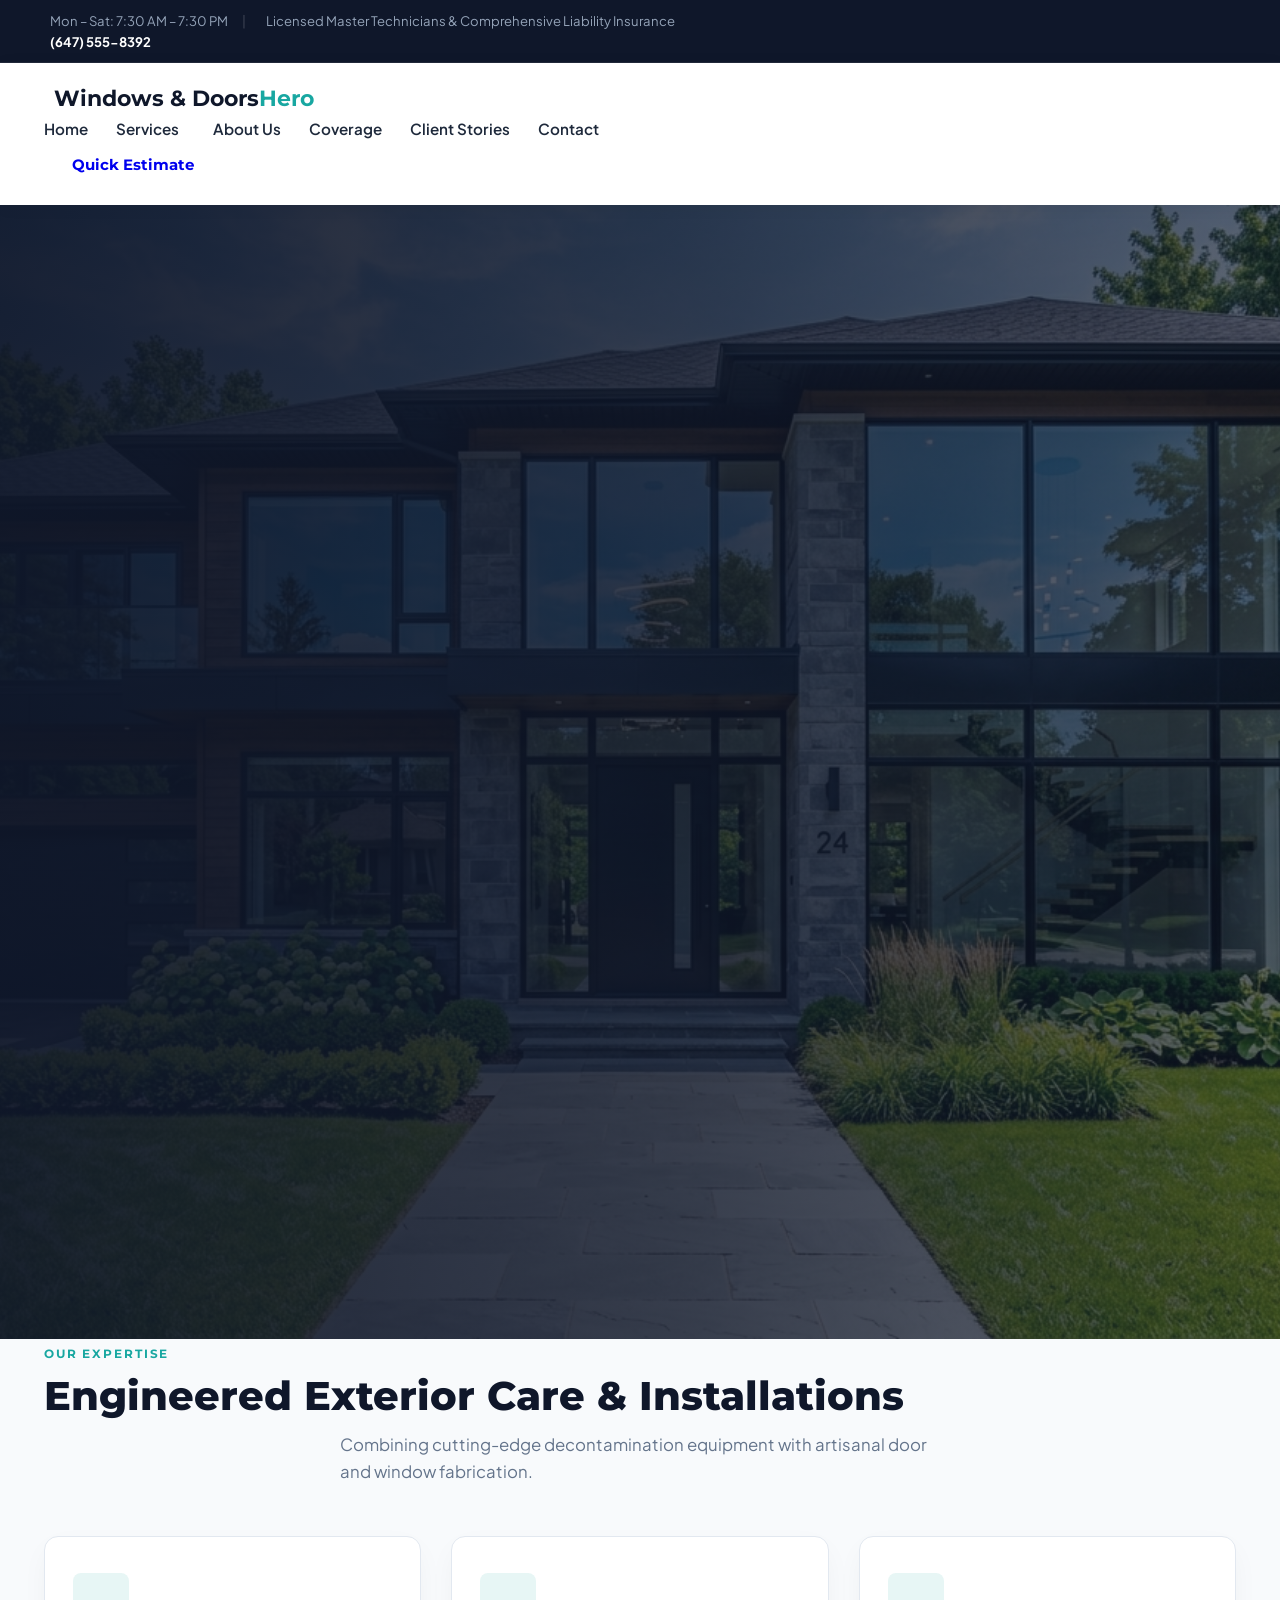
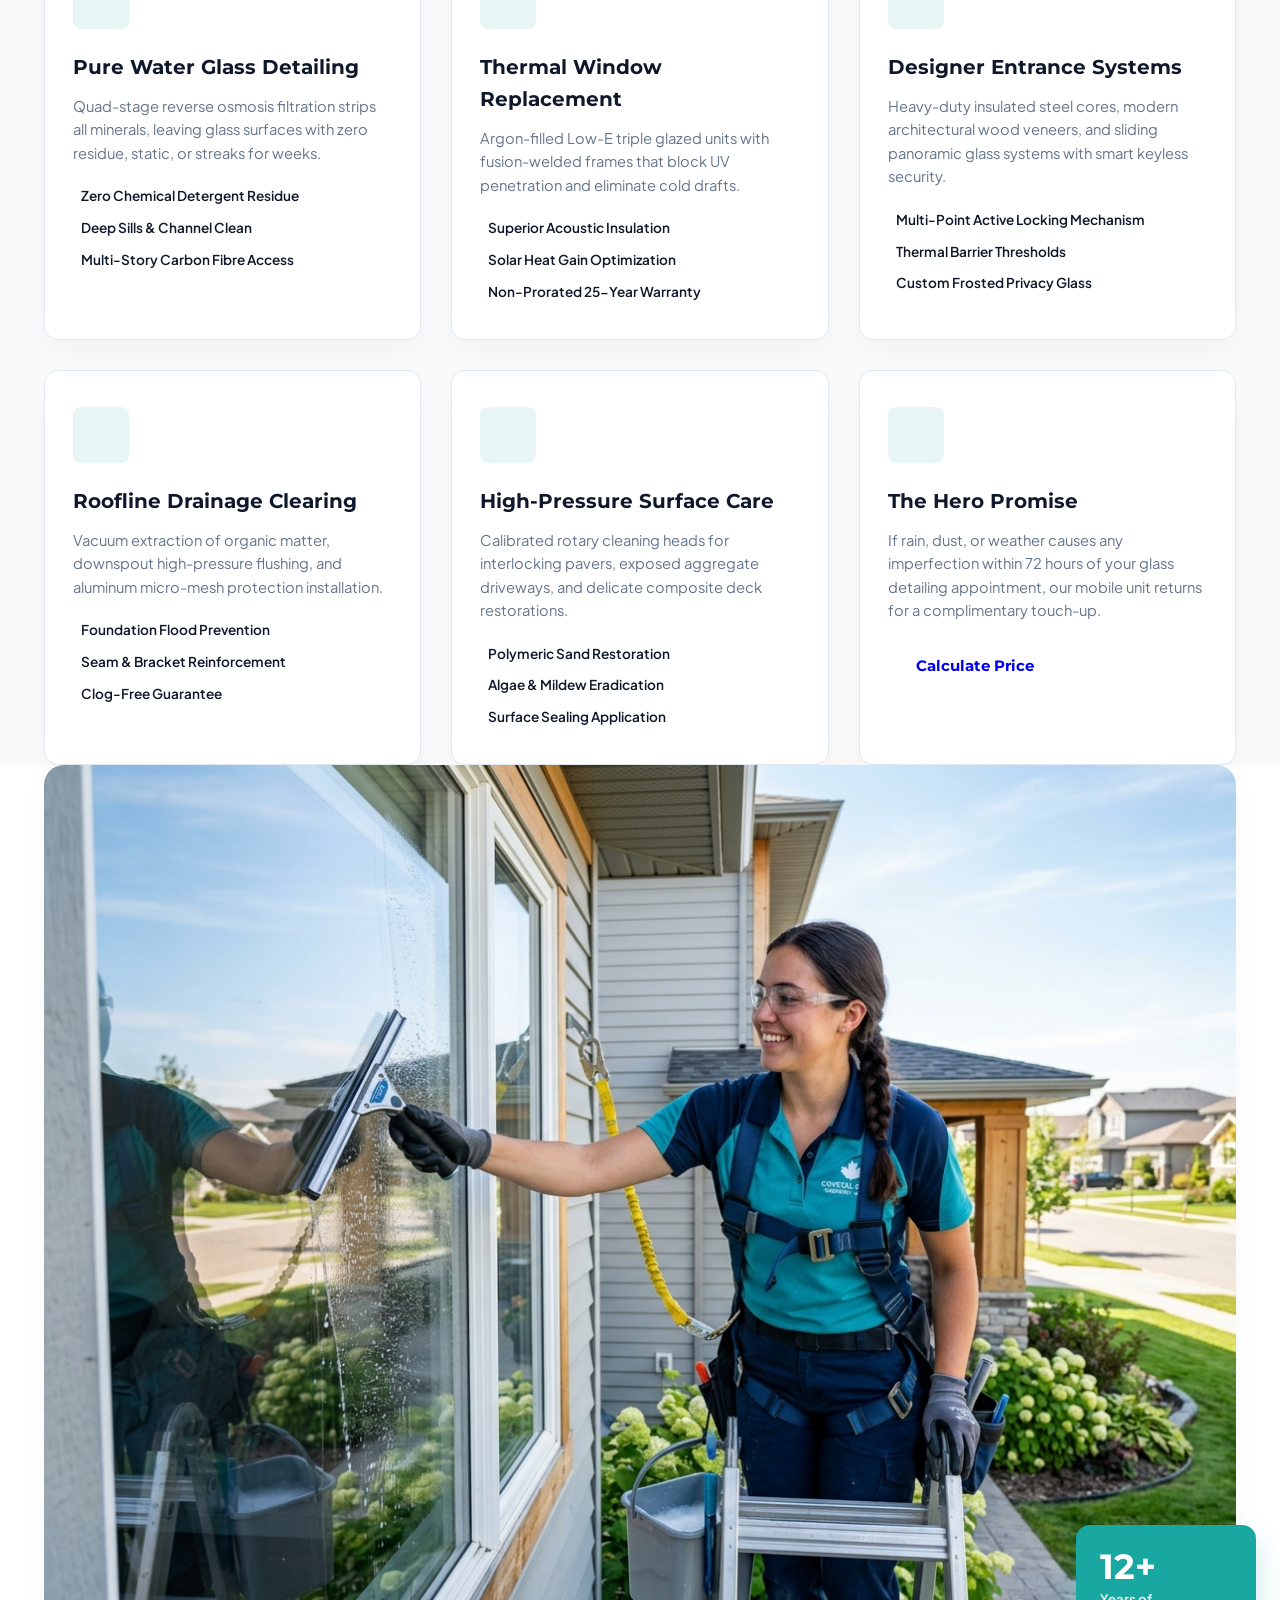
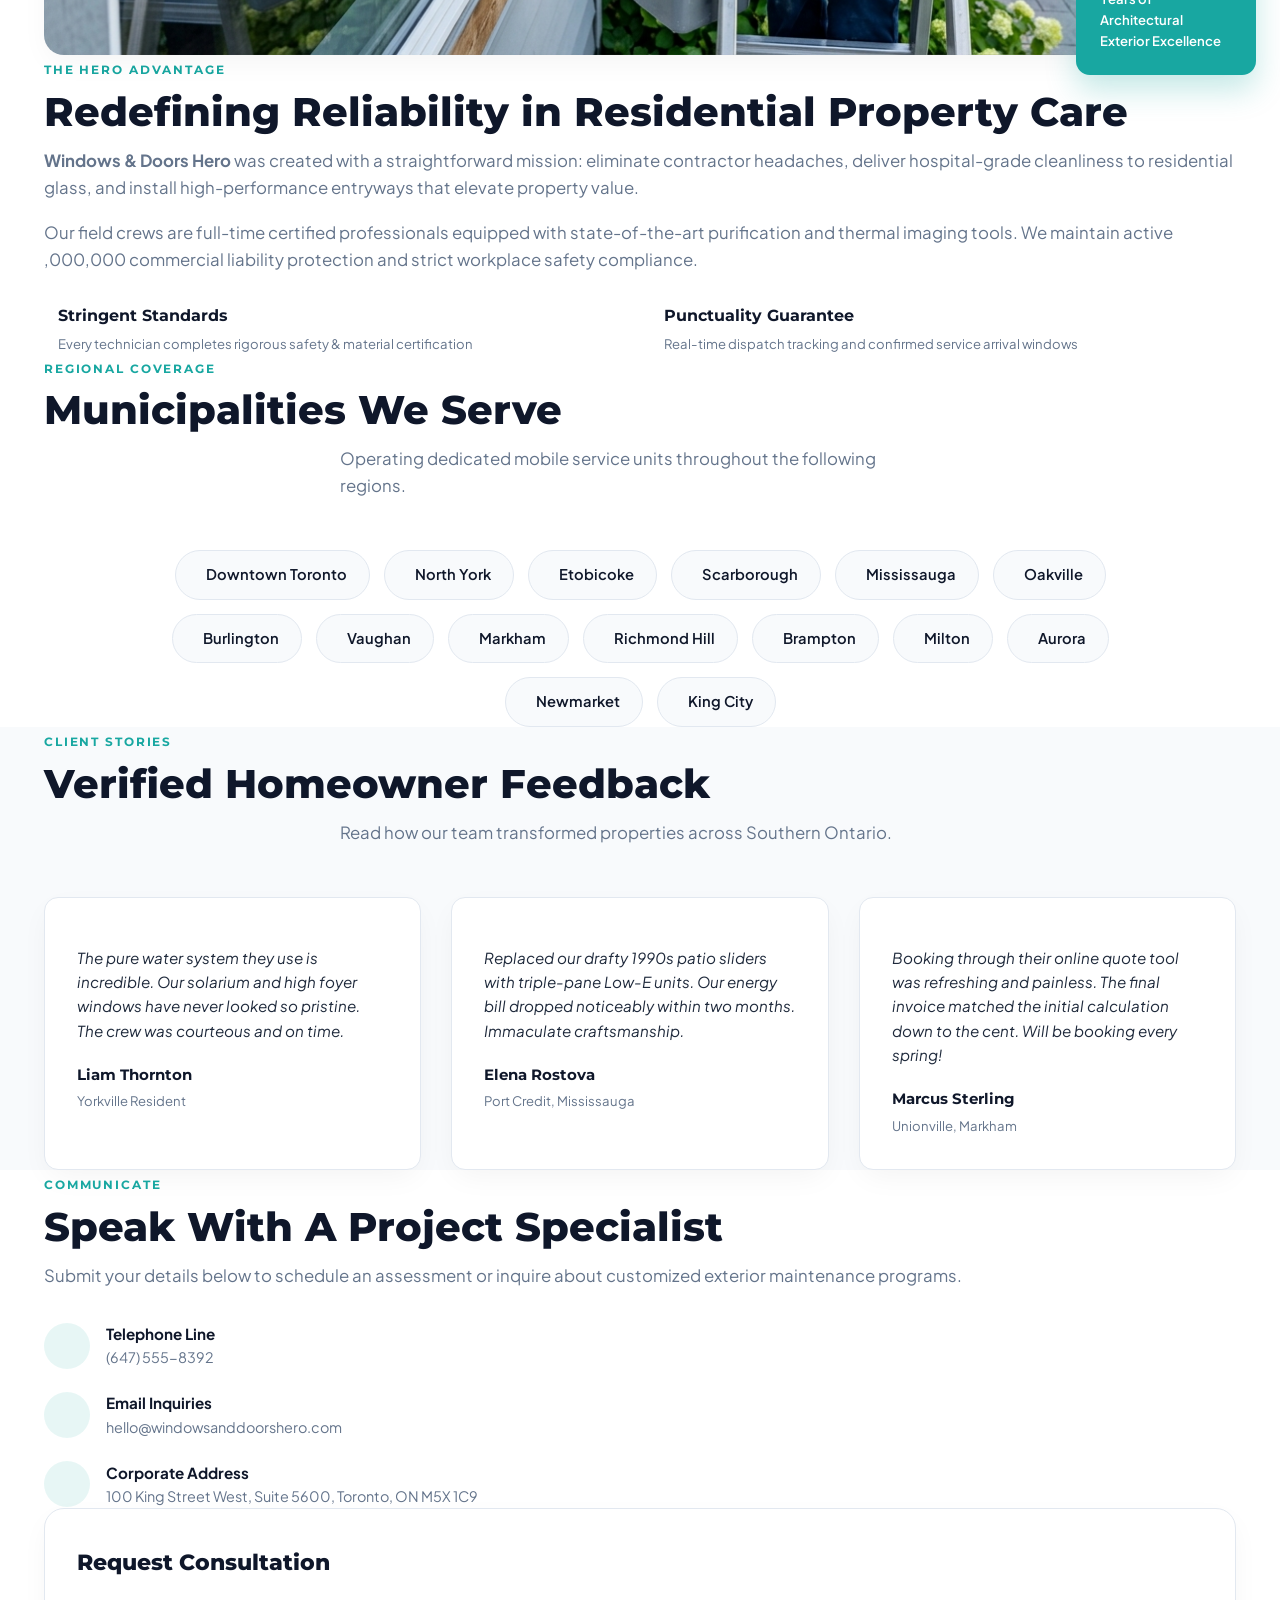
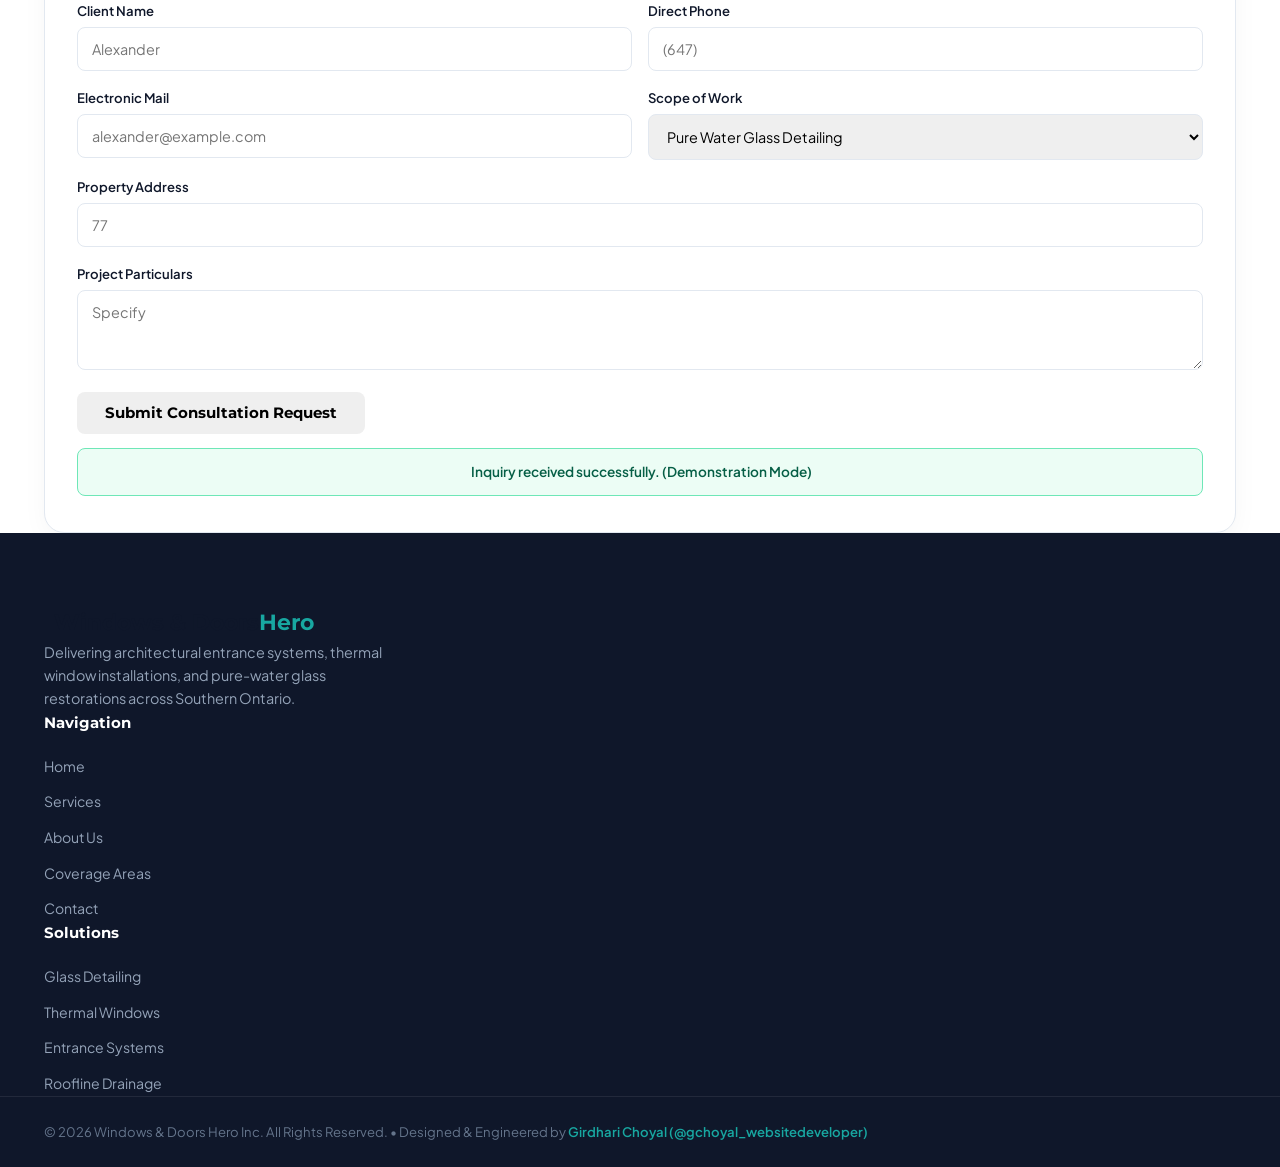
==== index.html @ d16b571c "Update_author_credit_to_Girdhari_Choyal" ====
﻿<!DOCTYPE html>
<html lang=en>
<head>
    <meta charset=UTF-8>
    <meta name=viewport content=width=device-width, initial-scale=1.0>
    <title>Windows & Doors Hero | Premium Glass & Architectural Entrance Systems</title>
    <meta name=description content=Windows & Doors Hero offers bespoke window detailing, energy-efficient window systems, and designer entrance doors across Ontario. Get your fast estimate today.>
    <!-- Google Fonts -->
    <link rel=preconnect href=https://fonts.googleapis.com>
    <link rel=preconnect href=https://fonts.gstatic.com crossorigin>
    <link href=https://fonts.googleapis.com/css2?family=Montserrat:wght@400;500;600;700;800&family=Plus+Jakarta+Sans:wght@400;500;600;700&display=swap rel=stylesheet>
    <!-- FontAwesome Icons -->
    <link rel=stylesheet href=https://cdnjs.cloudflare.com/ajax/libs/font-awesome/6.5.1/css/all.min.css>
    <!-- Main CSS -->
    <link rel=stylesheet href=styles.css>
</head>
<body>

    <!-- Top Announcement Bar -->
    <div class=top-bar>
        <div class=container top-bar-content>
            <div class=top-bar-left>
                <span><i class=fa-solid fa-calendar-check></i> Mon – Sat: 7:30 AM – 7:30 PM</span>
                <span class=divider>|</span>
                <span><i class=fa-solid fa-award></i> Licensed Master Technicians & Comprehensive Liability Insurance</span>
            </div>
            <div class=top-bar-right>
                <a href=tel:6475558392 class=top-phone><i class=fa-solid fa-phone-volume></i> (647) 555-8392</a>
            </div>
        </div>
    </div>

    <!-- Navigation Header -->
    <header class=navbar>
        <div class=container nav-container>
            <!-- Brand Logo -->
            <a href=#home class=brand-logo>
                <span class=logo-icon><i class=fa-solid fa-shield-halved></i></span>
                <span class=logo-text>Windows & Doors<strong>Hero</strong></span>
            </a>

            <!-- Navigation Links -->
            <nav class=nav-menu id=navMenu>
                <a href=#home class=nav-item>Home</a>

                <!-- Services Dropdown -->
                <div class=dropdown>
                    <a href=#services class=nav-item dropdown-toggle>
                        Services <i class=fa-solid fa-chevron-down></i>
                    </a>
                    <div class=dropdown-menu>
                        <a href=#service-pure-glass class=dropdown-link>
                            <i class=fa-solid fa-wand-magic-sparkles></i> Pure Water Glass Detailing
                        </a>
                        <a href=#service-thermal-windows class=dropdown-link>
                            <i class=fa-solid fa-border-all></i> Thermal Window Replacement
                        </a>
                        <a href=#service-designer-doors class=dropdown-link>
                            <i class=fa-solid fa-door-closed></i> Designer Entrance & Patio Systems
                        </a>
                        <a href=#service-drainage class=dropdown-link>
                            <i class=fa-solid fa-cloud-showers-heavy></i> Roofline & Eavestrough Clearing
                        </a>
                        <a href=#service-power-wash class=dropdown-link>
                            <i class=fa-solid fa-gauge-high></i> High-Pressure Surface Restoration
                        </a>
                    </div>
                </div>

                <a href=#about class=nav-item>About Us</a>
                <a href=#locations class=nav-item>Coverage</a>
                <a href=#reviews class=nav-item>Client Stories</a>
                <a href=#contact class=nav-item>Contact</a>
            </nav>

            <!-- Nav Action Buttons -->
            <div class=nav-actions>
                <a href=#quote class=btn btn-primary>Quick Estimate</a>
                <button class=mobile-toggle id=mobileToggle aria-label=Toggle navigation>
                    <i class=fa-solid fa-bars></i>
                </button>
            </div>
        </div>
    </header>

    <!-- Hero Section -->
    <section class=hero-section id=home>
        <div class=hero-bg-overlay></div>
        <img src=assets/hero-home.jpg alt=Luxury Architecture with Pristine Windows and Modern Doors class=hero-bg-img>
        
        <div class=container hero-container>
            <!-- Left Hero Content -->
            <div class=hero-text-content>
                <div class=trust-badge>
                    <i class=fa-solid fa-bolt-lightning text-gold></i>
                    <span>Next-Generation Home Exterior & Glass Care</span>
                </div>
                <h1 class=hero-title>
                    Flawless Views & Energy-Smart Entrances For Modern Living
                </h1>
                <p class=hero-description>
                    We deliver precision ionic glass washing, advanced thermal window installations, and fortified custom entrance doors designed for Canadian climates.
                </p>

                <div class=hero-badges-row>
                    <div class=badge-item>
                        <i class=fa-solid fa-shield-check></i>
                        <span>The Hero 72-Hr Spotless Shield</span>
                    </div>
                    <div class=badge-item>
                        <i class=fa-solid fa-shield-check></i>
                        <span>Zero-Obligation Clear Estimates</span>
                    </div>
                </div>

                <div class=google-rating-box>
                    <div class=stars>
                        <i class=fa-solid fa-star></i>
                        <i class=fa-solid fa-star></i>
                        <i class=fa-solid fa-star></i>
                        <i class=fa-solid fa-star></i>
                        <i class=fa-solid fa-star></i>
                    </div>
                    <span><strong>4.97 / 5.0 Index</strong> backed by verified regional property reviews</span>
                </div>
            </div>

            <!-- Right Instant Estimator Card -->
            <div class=hero-quote-card id=quote>
                <div class=card-header>
                    <h3>Project Cost Estimator</h3>
                    <p>Select your scope to receive immediate baseline pricing.</p>
                </div>
                <form class=quote-form onsubmit=event.preventDefault(); calculateQuote();>
                    <div class=form-group>
                        <label>Primary Service Needed</label>
                        <select id=quoteService onchange=calculateQuote()>
                            <option value=Window Cleaning>Pure Water Glass Detailing</option>
                            <option value=Window Replacement>Architectural Window Replacement</option>
                            <option value=Door Installation>Security & Pivot Door Installation</option>
                            <option value=Gutter Cleaning>Roofline Drainage Maintenance</option>
                            <option value=Full Exterior Package>Comprehensive Exterior Transformation</option>
                        </select>
                    </div>

                    <div class=form-group>
                        <label>Property Footprint</label>
                        <select id=homeSize onchange=calculateQuote()>
                            <option value=1>Bungalow / Urban Rowhouse (Under 1,600 sq ft)</option>
                            <option value=2>Multi-Level Detached (1,600 – 3,000 sq ft)</option>
                            <option value=3>Executive Residence (3,000+ sq ft)</option>
                        </select>
                    </div>

                    <div class=form-group>
                        <label>Postal Code / Municipality</label>
                        <input type=text placeholder=e.g. L5B 3C1 id=postalCode required>
                    </div>

                    <div class=estimate-result-box>
                        <span class=est-label>Estimated Investment:</span>
                        <span class=est-price id=estimatedPrice> –  CAD</span>
                    </div>

                    <a href=#contact class=btn btn-primary btn-block>Lock In Estimate & Reserve</a>
                </form>
            </div>
        </div>
    </section>

    <!-- Services Overview Section -->
    <section class=services-section section-padding id=services>
        <div class=container>
            <div class=section-title-wrap text-center>
                <span class=sub-badge>OUR EXPERTISE</span>
                <h2 class=section-heading>Engineered Exterior Care & Installations</h2>
                <p class=section-subtext>Combining cutting-edge decontamination equipment with artisanal door and window fabrication.</p>
            </div>

            <div class=services-grid>
                
                <!-- Service 1 -->
                <div class=service-box id=service-pure-glass>
                    <div class=service-icon><i class=fa-solid fa-wand-magic-sparkles></i></div>
                    <h3>Pure Water Glass Detailing</h3>
                    <p>Quad-stage reverse osmosis filtration strips all minerals, leaving glass surfaces with zero residue, static, or streaks for weeks.</p>
                    <ul class=service-check-list>
                        <li><i class=fa-solid fa-check></i> Zero Chemical Detergent Residue</li>
                        <li><i class=fa-solid fa-check></i> Deep Sills & Channel Clean</li>
                        <li><i class=fa-solid fa-check></i> Multi-Story Carbon Fibre Access</li>
                    </ul>
                </div>

                <!-- Service 2 -->
                <div class=service-box id=service-thermal-windows>
                    <div class=service-icon><i class=fa-solid fa-border-all></i></div>
                    <h3>Thermal Window Replacement</h3>
                    <p>Argon-filled Low-E triple glazed units with fusion-welded frames that block UV penetration and eliminate cold drafts.</p>
                    <ul class=service-check-list>
                        <li><i class=fa-solid fa-check></i> Superior Acoustic Insulation</li>
                        <li><i class=fa-solid fa-check></i> Solar Heat Gain Optimization</li>
                        <li><i class=fa-solid fa-check></i> Non-Prorated 25-Year Warranty</li>
                    </ul>
                </div>

                <!-- Service 3 -->
                <div class=service-box id=service-designer-doors>
                    <div class=service-icon><i class=fa-solid fa-door-closed></i></div>
                    <h3>Designer Entrance Systems</h3>
                    <p>Heavy-duty insulated steel cores, modern architectural wood veneers, and sliding panoramic glass systems with smart keyless security.</p>
                    <ul class=service-check-list>
                        <li><i class=fa-solid fa-check></i> Multi-Point Active Locking Mechanism</li>
                        <li><i class=fa-solid fa-check></i> Thermal Barrier Thresholds</li>
                        <li><i class=fa-solid fa-check></i> Custom Frosted Privacy Glass</li>
                    </ul>
                </div>

                <!-- Service 4 -->
                <div class=service-box id=service-drainage>
                    <div class=service-icon><i class=fa-solid fa-cloud-showers-heavy></i></div>
                    <h3>Roofline Drainage Clearing</h3>
                    <p>Vacuum extraction of organic matter, downspout high-pressure flushing, and aluminum micro-mesh protection installation.</p>
                    <ul class=service-check-list>
                        <li><i class=fa-solid fa-check></i> Foundation Flood Prevention</li>
                        <li><i class=fa-solid fa-check></i> Seam & Bracket Reinforcement</li>
                        <li><i class=fa-solid fa-check></i> Clog-Free Guarantee</li>
                    </ul>
                </div>

                <!-- Service 5 -->
                <div class=service-box id=service-power-wash>
                    <div class=service-icon><i class=fa-solid fa-gauge-high></i></div>
                    <h3>High-Pressure Surface Care</h3>
                    <p>Calibrated rotary cleaning heads for interlocking pavers, exposed aggregate driveways, and delicate composite deck restorations.</p>
                    <ul class=service-check-list>
                        <li><i class=fa-solid fa-check></i> Polymeric Sand Restoration</li>
                        <li><i class=fa-solid fa-check></i> Algae & Mildew Eradication</li>
                        <li><i class=fa-solid fa-check></i> Surface Sealing Application</li>
                    </ul>
                </div>

                <!-- Service 6 / Guarantee Card -->
                <div class=service-box service-highlight-box>
                    <div class=service-icon text-white><i class=fa-solid fa-shield-halved></i></div>
                    <h3>The Hero Promise</h3>
                    <p>If rain, dust, or weather causes any imperfection within 72 hours of your glass detailing appointment, our mobile unit returns for a complimentary touch-up.</p>
                    <a href=#quote class=btn btn-white btn-sm>Calculate Price</a>
                </div>

            </div>
        </div>
    </section>

    <!-- About Section -->
    <section class=about-section section-padding id=about>
        <div class=container about-grid>
            <div class=about-image-wrap>
                <img src=assets/service-window.jpg alt=Windows and Doors Hero Certified Technician class=about-img>
                <div class=experience-card>
                    <strong>12+</strong>
                    <span>Years of Architectural Exterior Excellence</span>
                </div>
            </div>

            <div class=about-content>
                <span class=sub-badge>THE HERO ADVANTAGE</span>
                <h2 class=section-heading>Redefining Reliability in Residential Property Care</h2>
                <p class=about-text>
                    <strong>Windows & Doors Hero</strong> was created with a straightforward mission: eliminate contractor headaches, deliver hospital-grade cleanliness to residential glass, and install high-performance entryways that elevate property value.
                </p>
                <p class=about-text>
                    Our field crews are full-time certified professionals equipped with state-of-the-art purification and thermal imaging tools. We maintain active ,000,000 commercial liability protection and strict workplace safety compliance.
                </p>

                <div class=about-features-grid>
                    <div class=feature-card>
                        <i class=fa-solid fa-clipboard-check></i>
                        <div>
                            <h4>Stringent Standards</h4>
                            <p>Every technician completes rigorous safety & material certification</p>
                        </div>
                    </div>
                    <div class=feature-card>
                        <i class=fa-solid fa-clock-rotate-left></i>
                        <div>
                            <h4>Punctuality Guarantee</h4>
                            <p>Real-time dispatch tracking and confirmed service arrival windows</p>
                        </div>
                    </div>
                </div>
            </div>
        </div>
    </section>

    <!-- Locations Section (Clean List of Locations Without Links) -->
    <section class=locations-section section-padding id=locations>
        <div class=container>
            <div class=section-title-wrap text-center>
                <span class=sub-badge>REGIONAL COVERAGE</span>
                <h2 class=section-heading>Municipalities We Serve</h2>
                <p class=section-subtext>Operating dedicated mobile service units throughout the following regions.</p>
            </div>

            <div class=locations-pill-grid>
                <div class=location-pill><i class=fa-solid fa-map-pin></i> Downtown Toronto</div>
                <div class=location-pill><i class=fa-solid fa-map-pin></i> North York</div>
                <div class=location-pill><i class=fa-solid fa-map-pin></i> Etobicoke</div>
                <div class=location-pill><i class=fa-solid fa-map-pin></i> Scarborough</div>
                <div class=location-pill><i class=fa-solid fa-map-pin></i> Mississauga</div>
                <div class=location-pill><i class=fa-solid fa-map-pin></i> Oakville</div>
                <div class=location-pill><i class=fa-solid fa-map-pin></i> Burlington</div>
                <div class=location-pill><i class=fa-solid fa-map-pin></i> Vaughan</div>
                <div class=location-pill><i class=fa-solid fa-map-pin></i> Markham</div>
                <div class=location-pill><i class=fa-solid fa-map-pin></i> Richmond Hill</div>
                <div class=location-pill><i class=fa-solid fa-map-pin></i> Brampton</div>
                <div class=location-pill><i class=fa-solid fa-map-pin></i> Milton</div>
                <div class=location-pill><i class=fa-solid fa-map-pin></i> Aurora</div>
                <div class=location-pill><i class=fa-solid fa-map-pin></i> Newmarket</div>
                <div class=location-pill><i class=fa-solid fa-map-pin></i> King City</div>
            </div>
        </div>
    </section>

    <!-- Reviews Section -->
    <section class=reviews-section section-padding id=reviews>
        <div class=container>
            <div class=section-title-wrap text-center>
                <span class=sub-badge>CLIENT STORIES</span>
                <h2 class=section-heading>Verified Homeowner Feedback</h2>
                <p class=section-subtext>Read how our team transformed properties across Southern Ontario.</p>
            </div>

            <div class=reviews-grid>
                <div class=review-card>
                    <div class=stars>
                        <i class=fa-solid fa-star></i><i class=fa-solid fa-star></i><i class=fa-solid fa-star></i><i class=fa-solid fa-star></i><i class=fa-solid fa-star></i>
                    </div>
                    <p class=review-text>The pure water system they use is incredible. Our solarium and high foyer windows have never looked so pristine. The crew was courteous and on time.</p>
                    <div class=reviewer-meta>
                        <strong>Liam Thornton</strong>
                        <span>Yorkville Resident</span>
                    </div>
                </div>

                <div class=review-card>
                    <div class=stars>
                        <i class=fa-solid fa-star></i><i class=fa-solid fa-star></i><i class=fa-solid fa-star></i><i class=fa-solid fa-star></i><i class=fa-solid fa-star></i>
                    </div>
                    <p class=review-text>Replaced our drafty 1990s patio sliders with triple-pane Low-E units. Our energy bill dropped noticeably within two months. Immaculate craftsmanship.</p>
                    <div class=reviewer-meta>
                        <strong>Elena Rostova</strong>
                        <span>Port Credit, Mississauga</span>
                    </div>
                </div>

                <div class=review-card>
                    <div class=stars>
                        <i class=fa-solid fa-star></i><i class=fa-solid fa-star></i><i class=fa-solid fa-star></i><i class=fa-solid fa-star></i><i class=fa-solid fa-star></i>
                    </div>
                    <p class=review-text>Booking through their online quote tool was refreshing and painless. The final invoice matched the initial calculation down to the cent. Will be booking every spring!</p>
                    <div class=reviewer-meta>
                        <strong>Marcus Sterling</strong>
                        <span>Unionville, Markham</span>
                    </div>
                </div>
            </div>
        </div>
    </section>

    <!-- Contact Section (Static Non-Working Dummy Contact Form) -->
    <section class=contact-section section-padding id=contact>
        <div class=container contact-container>
            
            <div class=contact-info-col>
                <span class=sub-badge>COMMUNICATE</span>
                <h2 class=section-heading>Speak With A Project Specialist</h2>
                <p class=contact-lead-text>
                    Submit your details below to schedule an assessment or inquire about customized exterior maintenance programs.
                </p>

                <div class=info-list>
                    <div class=info-item>
                        <i class=fa-solid fa-phone></i>
                        <div>
                            <strong>Telephone Line</strong>
                            <p>(647) 555-8392</p>
                        </div>
                    </div>
                    <div class=info-item>
                        <i class=fa-solid fa-envelope></i>
                        <div>
                            <strong>Email Inquiries</strong>
                            <p>hello@windowsanddoorshero.com</p>
                        </div>
                    </div>
                    <div class=info-item>
                        <i class=fa-solid fa-building></i>
                        <div>
                            <strong>Corporate Address</strong>
                            <p>100 King Street West, Suite 5600, Toronto, ON M5X 1C9</p>
                        </div>
                    </div>
                </div>
            </div>

            <!-- Static Non-Working Dummy Form -->
            <div class=contact-form-col>
                <div class=dummy-form-card>
                    <h3>Request Consultation</h3>
                    <form onsubmit=event.preventDefault(); document.getElementById('dummyNotice').style.display = 'block';>
                        <div class=form-row>
                            <div class=form-field>
                                <label for=fullName>Client Name</label>
                                <input type=text id=fullName placeholder=Alexander Wright required>
                            </div>
                            <div class=form-field>
                                <label for=phoneNum>Direct Phone</label>
                                <input type=tel id=phoneNum placeholder=(647) 000-0000 required>
                            </div>
                        </div>

                        <div class=form-row>
                            <div class=form-field>
                                <label for=emailAddr>Electronic Mail</label>
                                <input type=email id=emailAddr placeholder=alexander@example.com required>
                            </div>
                            <div class=form-field>
                                <label for=serviceType>Scope of Work</label>
                                <select id=serviceType>
                                    <option>Pure Water Glass Detailing</option>
                                    <option>Thermal Window Replacement</option>
                                    <option>Designer Entrance Systems</option>
                                    <option>Roofline Drainage Clearing</option>
                                    <option>High-Pressure Surface Care</option>
                                </select>
                            </div>
                        </div>

                        <div class=form-field>
                            <label for=address>Property Address</label>
                            <input type=text id=address placeholder=77 University Avenue, Toronto>
                        </div>

                        <div class=form-field>
                            <label for=comments>Project Particulars</label>
                            <textarea id=comments rows=3 placeholder=Specify requirements, timeframe, or property characteristics...></textarea>
                        </div>

                        <button type=submit class=btn btn-primary btn-block>Submit Consultation Request</button>

                        <div class=dummy-notice id=dummyNotice style=display: none;>
                            <i class=fa-solid fa-circle-check></i> Inquiry received successfully. (Demonstration Mode)
                        </div>
                    </form>
                </div>
            </div>

        </div>
    </section>

    <!-- Footer -->
    <footer class=footer>
        <div class=container footer-content>
            <div class=footer-brand>
                <a href=#home class=brand-logo footer-logo>
                    <span class=logo-icon><i class=fa-solid fa-shield-halved></i></span>
                    <span class=logo-text>Windows & Doors<strong>Hero</strong></span>
                </a>
                <p>Delivering architectural entrance systems, thermal window installations, and pure-water glass restorations across Southern Ontario.</p>
            </div>

            <div class=footer-links-group>
                <h4>Navigation</h4>
                <ul>
                    <li><a href=#home>Home</a></li>
                    <li><a href=#services>Services</a></li>
                    <li><a href=#about>About Us</a></li>
                    <li><a href=#locations>Coverage Areas</a></li>
                    <li><a href=#contact>Contact</a></li>
                </ul>
            </div>

            <div class=footer-links-group>
                <h4>Solutions</h4>
                <ul>
                    <li><a href=#service-pure-glass>Glass Detailing</a></li>
                    <li><a href=#service-thermal-windows>Thermal Windows</a></li>
                    <li><a href=#service-designer-doors>Entrance Systems</a></li>
                    <li><a href=#service-drainage>Roofline Drainage</a></li>
                </ul>
            </div>
        </div>

        <div class=footer-bottom text-center>
            <div class=container>
                <p>© 2026 Windows & Doors Hero Inc. All Rights Reserved. • Designed & Engineered by <a href=https://www.instagram.com/gchoyal_websitedeveloper/ target=_blank class=author-tag>Girdhari Choyal (@gchoyal_websitedeveloper)</a></p>
            </div>
        </div>
    </footer>

    <!-- App JS -->
    <script src=app.js></script>
</body>
</html>
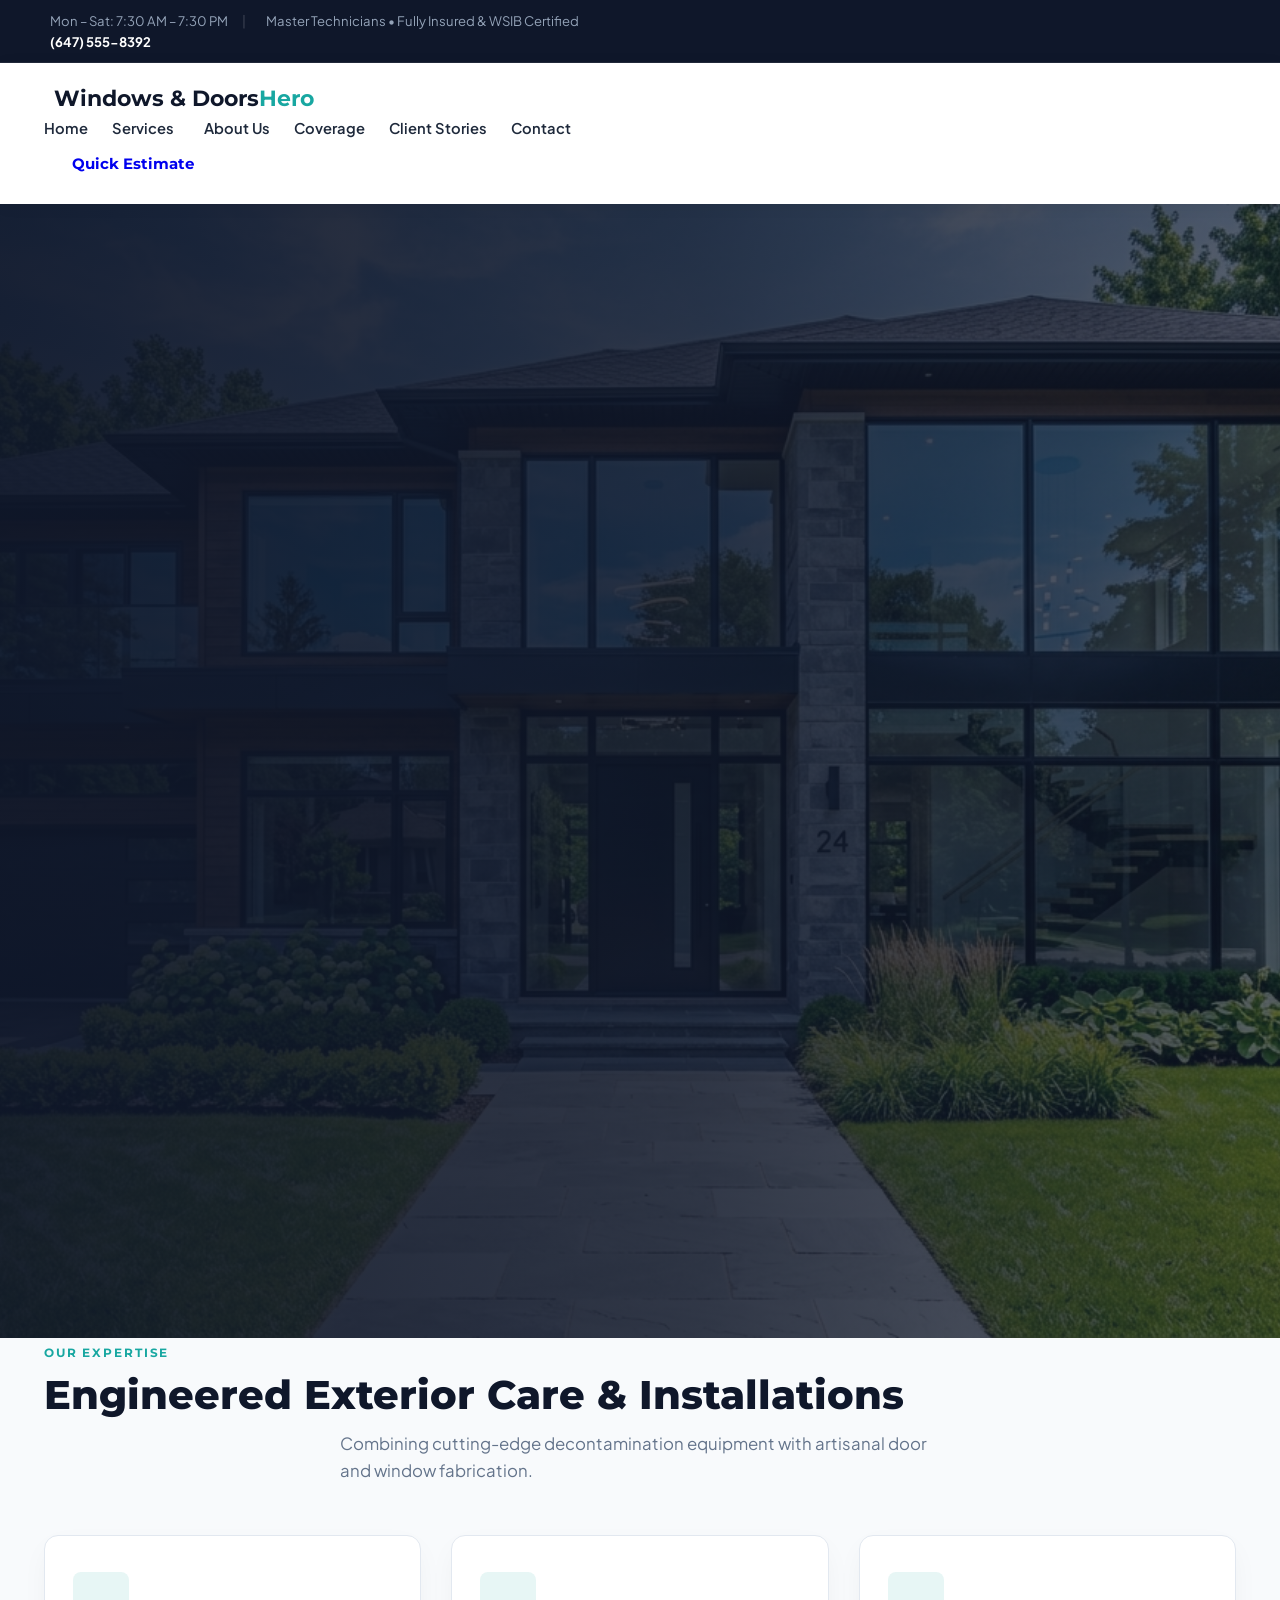
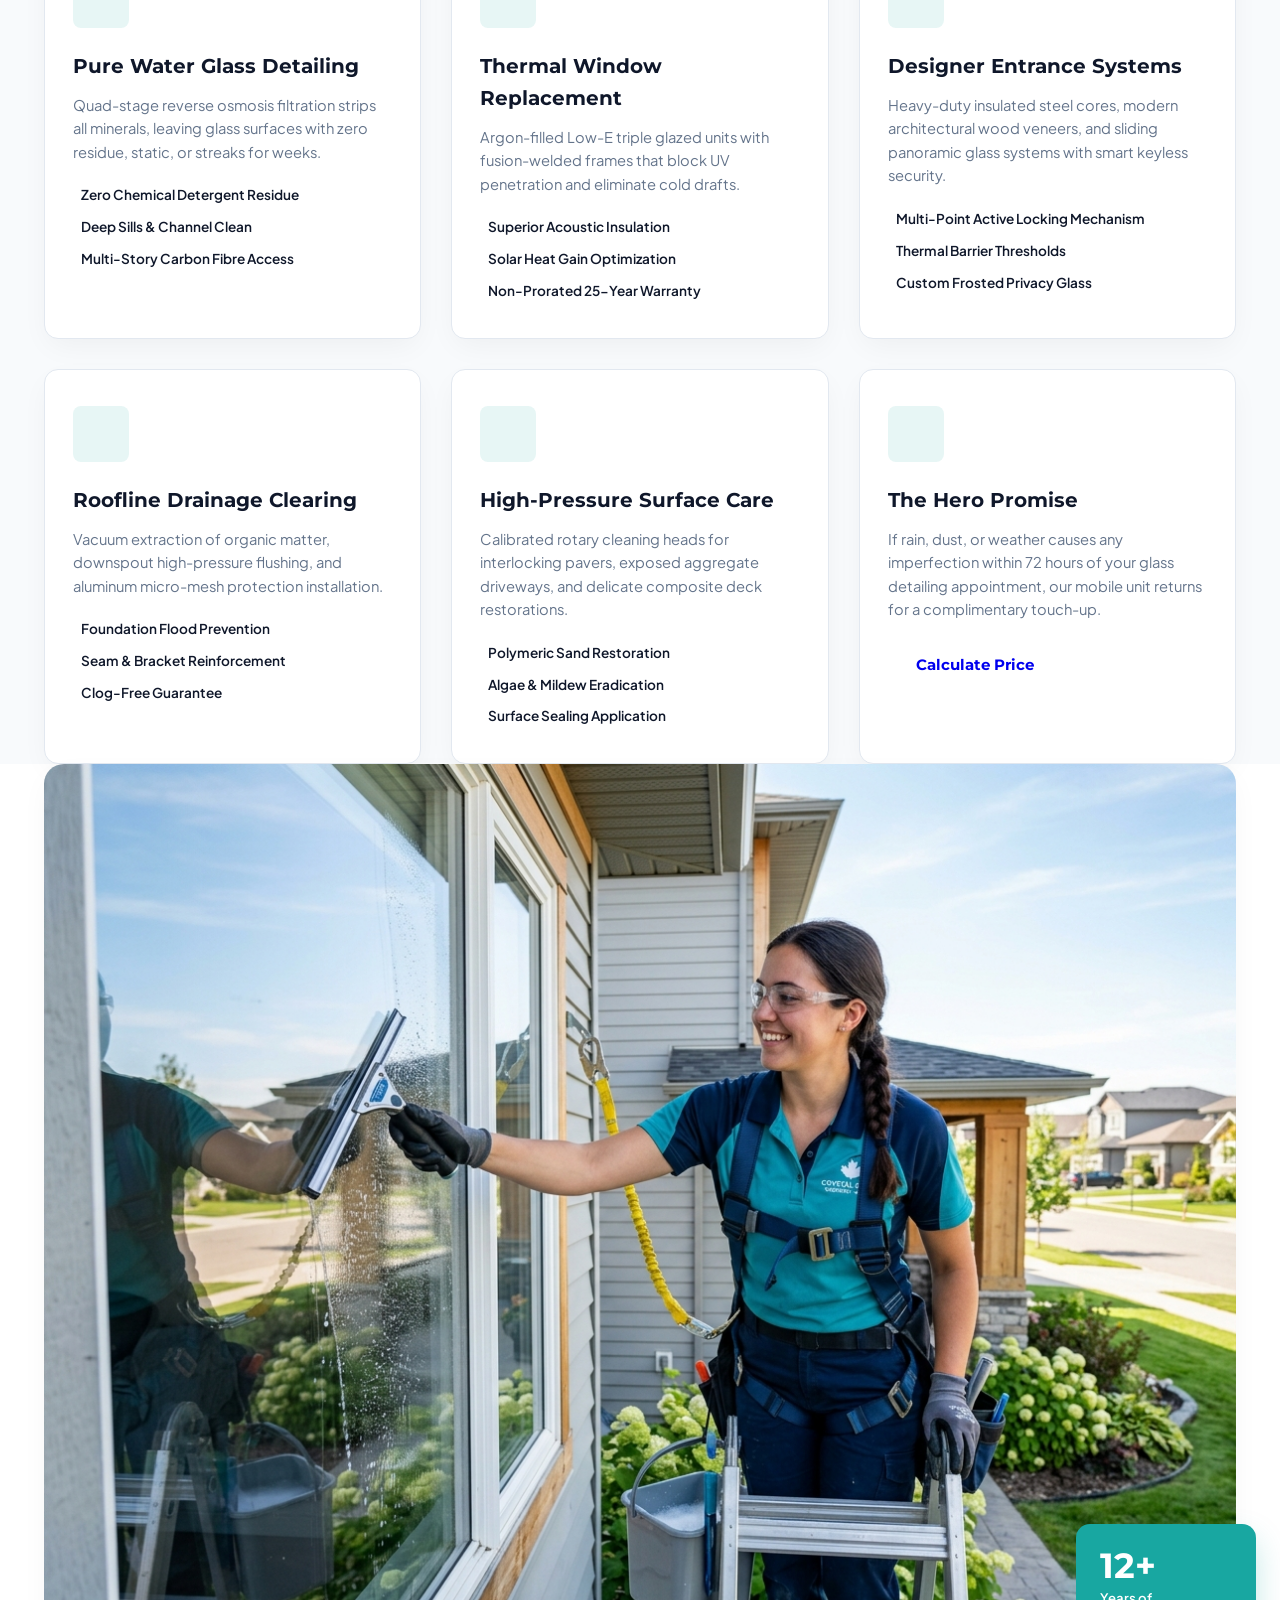
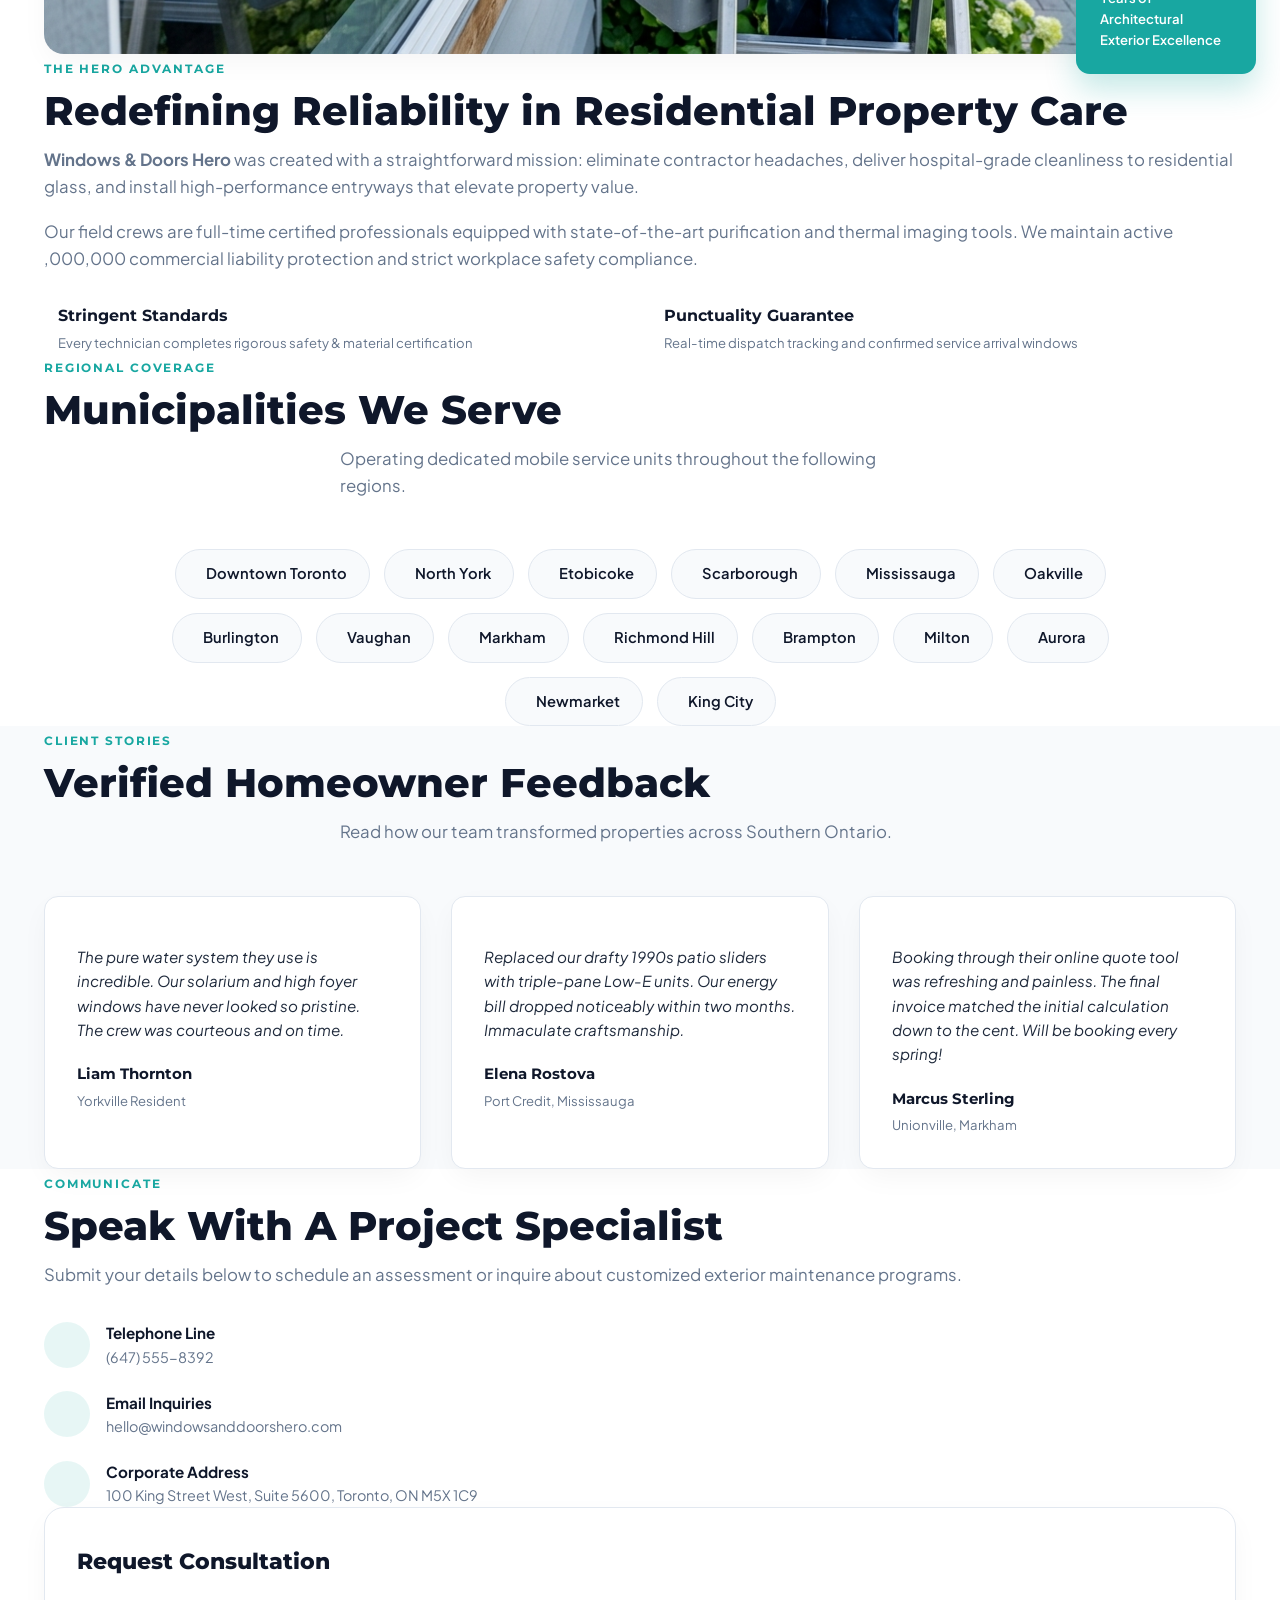
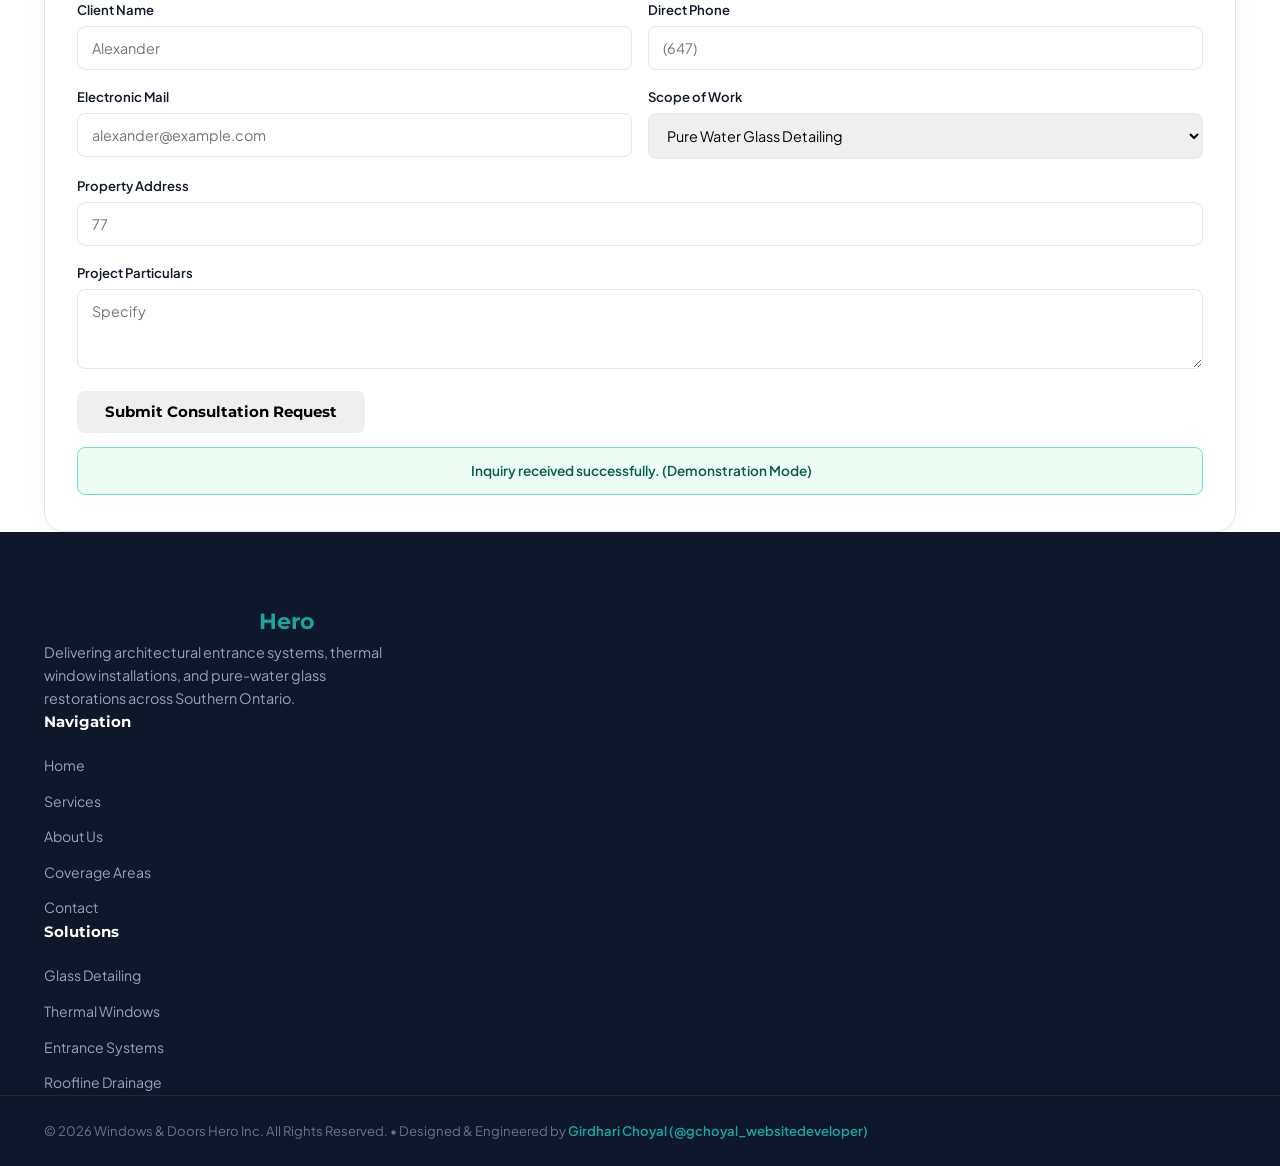
==== commit 4e96b1ad: "Fix_html_attributes_syntax_and_app_js_error" ====
--- a/index.html
+++ b/index.html
@@ -22,7 +22,7 @@
             <div class=top-bar-left>
                 <span><i class=fa-solid fa-calendar-check></i> Mon – Sat: 7:30 AM – 7:30 PM</span>
                 <span class=divider>|</span>
-                <span><i class=fa-solid fa-award></i> Licensed Master Technicians & Comprehensive Liability Insurance</span>
+                <span><i class=fa-solid fa-award></i> Master Technicians • Fully Insured & WSIB Certified</span>
             </div>
             <div class=top-bar-right>
                 <a href=tel:6475558392 class=top-phone><i class=fa-solid fa-phone-volume></i> (647) 555-8392</a>
@@ -59,10 +59,10 @@
                             <i class=fa-solid fa-door-closed></i> Designer Entrance & Patio Systems
                         </a>
                         <a href=#service-drainage class=dropdown-link>
-                            <i class=fa-solid fa-cloud-showers-heavy></i> Roofline & Eavestrough Clearing
+                            <i class=fa-solid fa-cloud-showers-heavy></i> Roofline Drainage Clearing
                         </a>
                         <a href=#service-power-wash class=dropdown-link>
-                            <i class=fa-solid fa-gauge-high></i> High-Pressure Surface Restoration
+                            <i class=fa-solid fa-gauge-high></i> High-Pressure Surface Care
                         </a>
                     </div>
                 </div>
@@ -75,7 +75,7 @@
 
             <!-- Nav Action Buttons -->
             <div class=nav-actions>
-                <a href=#quote class=btn btn-primary>Quick Estimate</a>
+                <a href=#quote class=btn btn-primary btn-sm>Quick Estimate</a>
                 <button class=mobile-toggle id=mobileToggle aria-label=Toggle navigation>
                     <i class=fa-solid fa-bars></i>
                 </button>
@@ -501,4 +501,4 @@
     <!-- App JS -->
     <script src=app.js></script>
 </body>
-</html>
+</html>
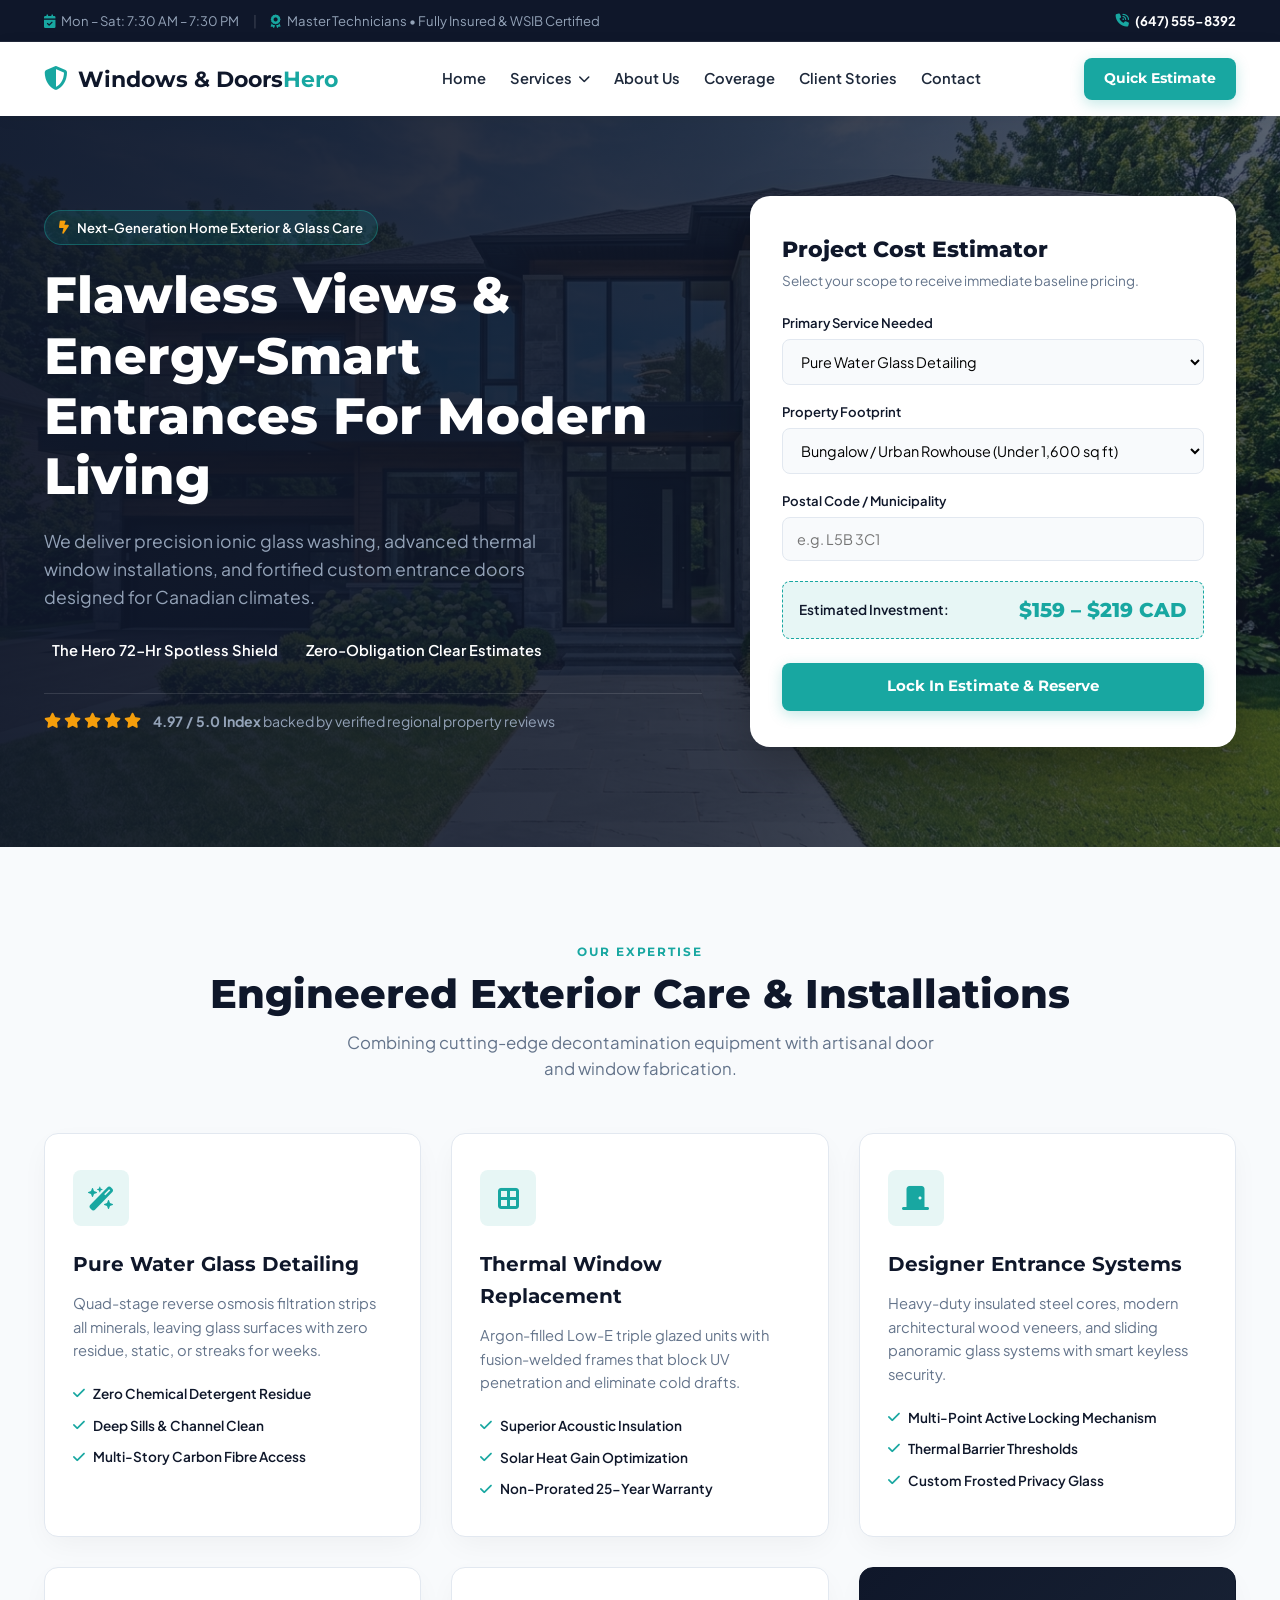
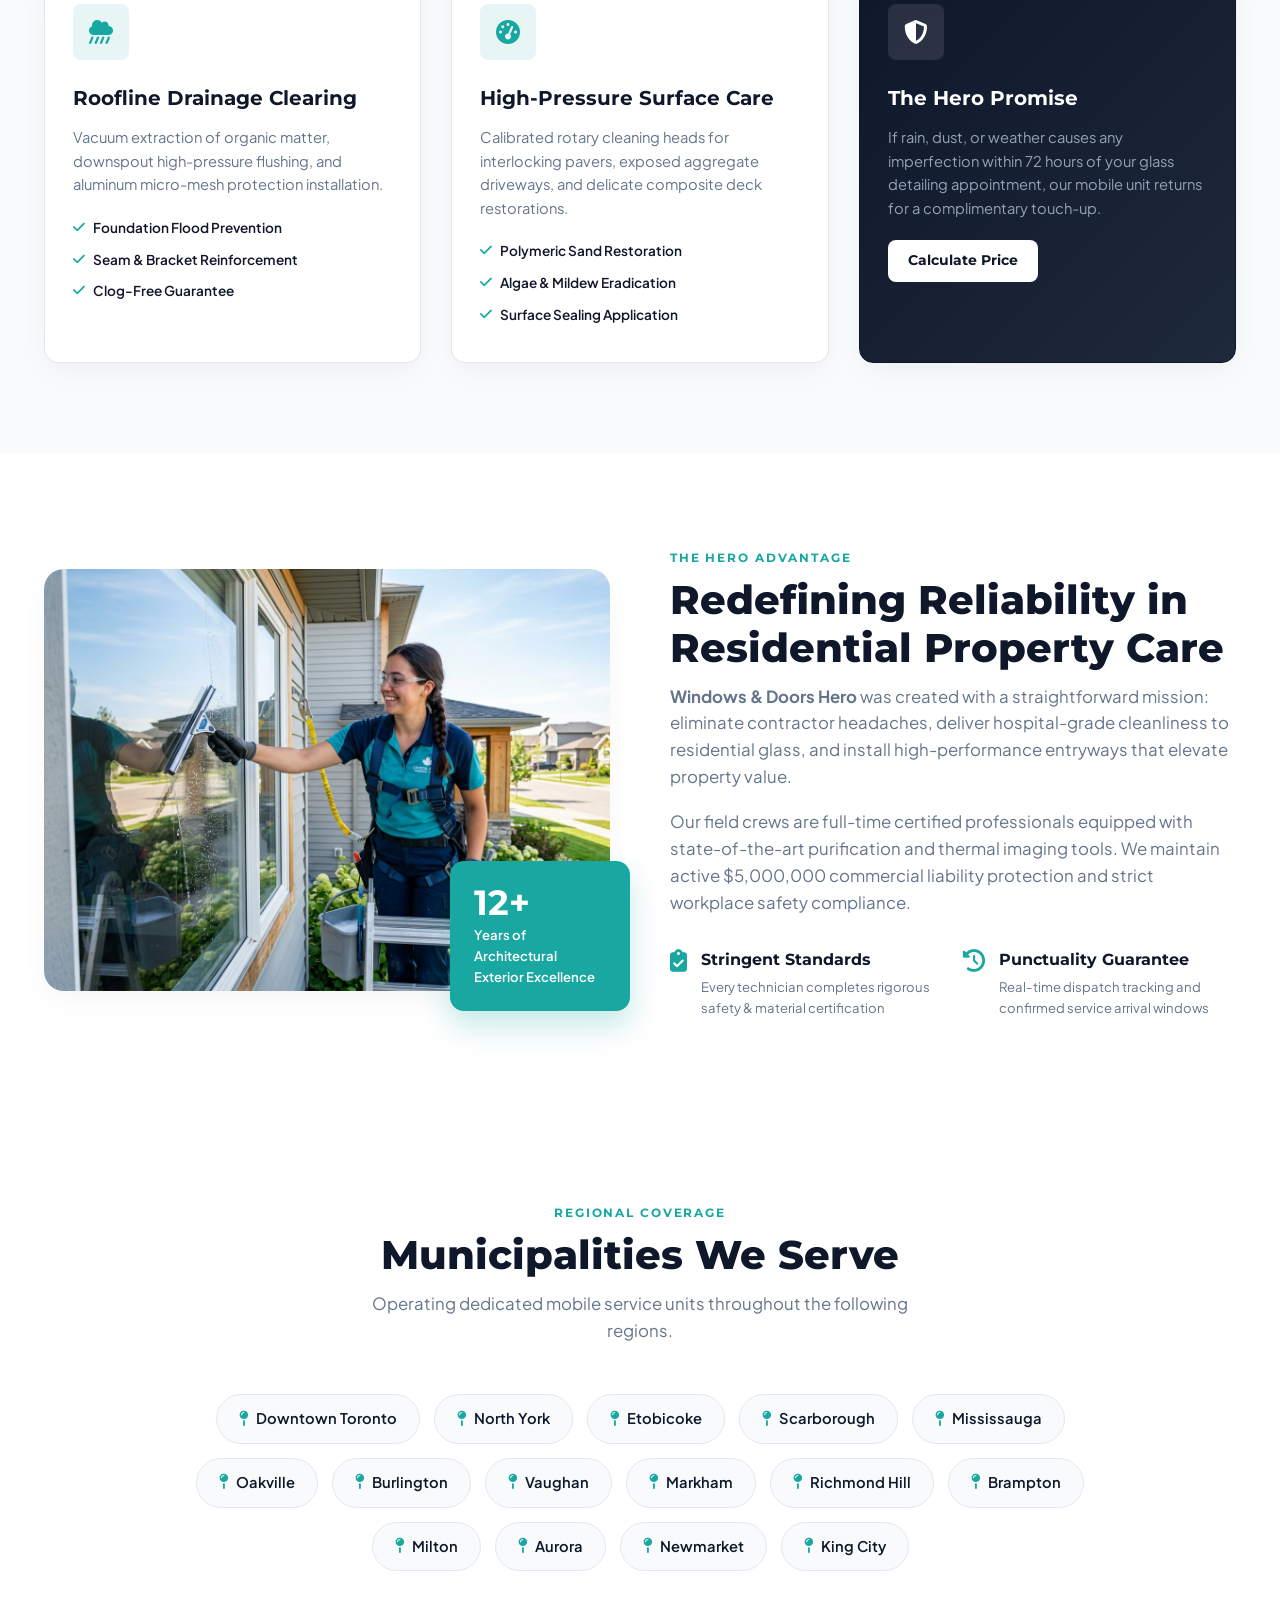
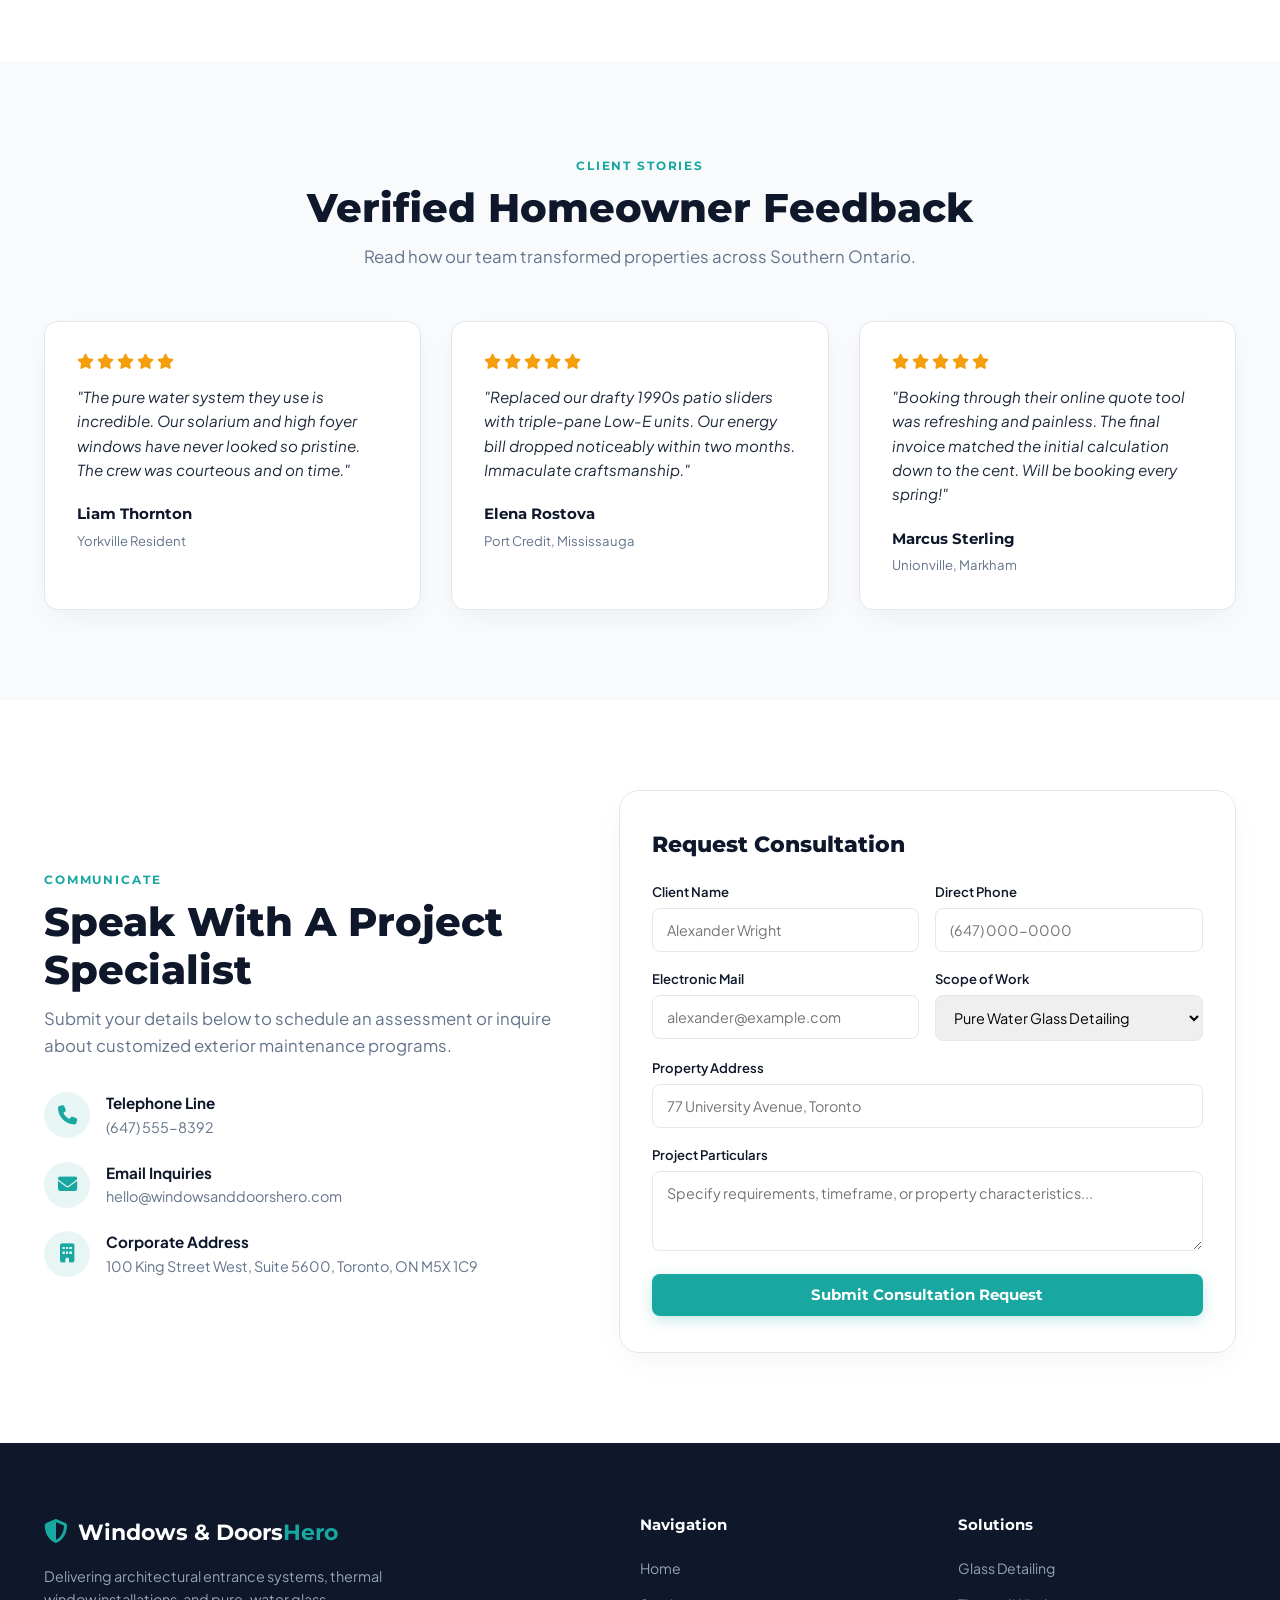
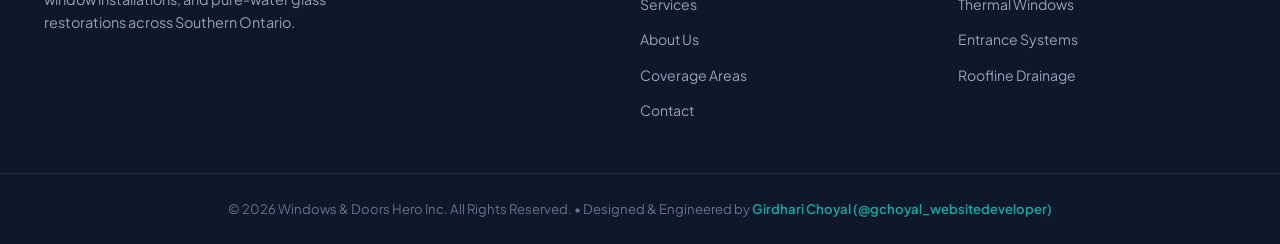
==== commit c4788dfc: "Fix_html_attributes_quotes_and_navbar_layout" ====
--- a/index.html
+++ b/index.html
@@ -1,250 +1,250 @@
-﻿<!DOCTYPE html>
-<html lang=en>
+<!DOCTYPE html>
+<html lang="en">
 <head>
-    <meta charset=UTF-8>
-    <meta name=viewport content=width=device-width, initial-scale=1.0>
+    <meta charset="UTF-8">
+    <meta name="viewport" content="width=device-width, initial-scale=1.0">
     <title>Windows & Doors Hero | Premium Glass & Architectural Entrance Systems</title>
-    <meta name=description content=Windows & Doors Hero offers bespoke window detailing, energy-efficient window systems, and designer entrance doors across Ontario. Get your fast estimate today.>
+    <meta name="description" content="Windows & Doors Hero offers bespoke window detailing, energy-efficient window systems, and designer entrance doors across Ontario. Get your fast estimate today.">
     <!-- Google Fonts -->
-    <link rel=preconnect href=https://fonts.googleapis.com>
-    <link rel=preconnect href=https://fonts.gstatic.com crossorigin>
-    <link href=https://fonts.googleapis.com/css2?family=Montserrat:wght@400;500;600;700;800&family=Plus+Jakarta+Sans:wght@400;500;600;700&display=swap rel=stylesheet>
+    <link rel="preconnect" href="https://fonts.googleapis.com">
+    <link rel="preconnect" href="https://fonts.gstatic.com" crossorigin>
+    <link href="https://fonts.googleapis.com/css2?family=Montserrat:wght@400;500;600;700;800&family=Plus+Jakarta+Sans:wght@400;500;600;700&display=swap" rel="stylesheet">
     <!-- FontAwesome Icons -->
-    <link rel=stylesheet href=https://cdnjs.cloudflare.com/ajax/libs/font-awesome/6.5.1/css/all.min.css>
+    <link rel="stylesheet" href="https://cdnjs.cloudflare.com/ajax/libs/font-awesome/6.5.1/css/all.min.css">
     <!-- Main CSS -->
-    <link rel=stylesheet href=styles.css>
+    <link rel="stylesheet" href="styles.css">
 </head>
 <body>
 
     <!-- Top Announcement Bar -->
-    <div class=top-bar>
-        <div class=container top-bar-content>
-            <div class=top-bar-left>
-                <span><i class=fa-solid fa-calendar-check></i> Mon – Sat: 7:30 AM – 7:30 PM</span>
-                <span class=divider>|</span>
-                <span><i class=fa-solid fa-award></i> Master Technicians • Fully Insured & WSIB Certified</span>
-            </div>
-            <div class=top-bar-right>
-                <a href=tel:6475558392 class=top-phone><i class=fa-solid fa-phone-volume></i> (647) 555-8392</a>
+    <div class="top-bar">
+        <div class="container top-bar-content">
+            <div class="top-bar-left">
+                <span><i class="fa-solid fa-calendar-check"></i> Mon – Sat: 7:30 AM – 7:30 PM</span>
+                <span class="divider">|</span>
+                <span><i class="fa-solid fa-award"></i> Master Technicians • Fully Insured & WSIB Certified</span>
+            </div>
+            <div class="top-bar-right">
+                <a href="tel:6475558392" class="top-phone"><i class="fa-solid fa-phone-volume"></i> (647) 555-8392</a>
             </div>
         </div>
     </div>
 
     <!-- Navigation Header -->
-    <header class=navbar>
-        <div class=container nav-container>
+    <header class="navbar">
+        <div class="container nav-container">
             <!-- Brand Logo -->
-            <a href=#home class=brand-logo>
-                <span class=logo-icon><i class=fa-solid fa-shield-halved></i></span>
-                <span class=logo-text>Windows & Doors<strong>Hero</strong></span>
+            <a href="#home" class="brand-logo">
+                <span class="logo-icon"><i class="fa-solid fa-shield-halved"></i></span>
+                <span class="logo-text">Windows & Doors<strong>Hero</strong></span>
             </a>
 
             <!-- Navigation Links -->
-            <nav class=nav-menu id=navMenu>
-                <a href=#home class=nav-item>Home</a>
+            <nav class="nav-menu" id="navMenu">
+                <a href="#home" class="nav-item">Home</a>
 
                 <!-- Services Dropdown -->
-                <div class=dropdown>
-                    <a href=#services class=nav-item dropdown-toggle>
-                        Services <i class=fa-solid fa-chevron-down></i>
+                <div class="dropdown">
+                    <a href="#services" class="nav-item dropdown-toggle">
+                        Services <i class="fa-solid fa-chevron-down"></i>
                     </a>
-                    <div class=dropdown-menu>
-                        <a href=#service-pure-glass class=dropdown-link>
-                            <i class=fa-solid fa-wand-magic-sparkles></i> Pure Water Glass Detailing
+                    <div class="dropdown-menu">
+                        <a href="#service-pure-glass" class="dropdown-link">
+                            <i class="fa-solid fa-wand-magic-sparkles"></i> Pure Water Glass Detailing
                         </a>
-                        <a href=#service-thermal-windows class=dropdown-link>
-                            <i class=fa-solid fa-border-all></i> Thermal Window Replacement
+                        <a href="#service-thermal-windows" class="dropdown-link">
+                            <i class="fa-solid fa-border-all"></i> Thermal Window Replacement
                         </a>
-                        <a href=#service-designer-doors class=dropdown-link>
-                            <i class=fa-solid fa-door-closed></i> Designer Entrance & Patio Systems
+                        <a href="#service-designer-doors" class="dropdown-link">
+                            <i class="fa-solid fa-door-closed"></i> Designer Entrance & Patio Systems
                         </a>
-                        <a href=#service-drainage class=dropdown-link>
-                            <i class=fa-solid fa-cloud-showers-heavy></i> Roofline Drainage Clearing
+                        <a href="#service-drainage" class="dropdown-link">
+                            <i class="fa-solid fa-cloud-showers-heavy"></i> Roofline Drainage Clearing
                         </a>
-                        <a href=#service-power-wash class=dropdown-link>
-                            <i class=fa-solid fa-gauge-high></i> High-Pressure Surface Care
+                        <a href="#service-power-wash" class="dropdown-link">
+                            <i class="fa-solid fa-gauge-high"></i> High-Pressure Surface Care
                         </a>
                     </div>
                 </div>
 
-                <a href=#about class=nav-item>About Us</a>
-                <a href=#locations class=nav-item>Coverage</a>
-                <a href=#reviews class=nav-item>Client Stories</a>
-                <a href=#contact class=nav-item>Contact</a>
+                <a href="#about" class="nav-item">About Us</a>
+                <a href="#locations" class="nav-item">Coverage</a>
+                <a href="#reviews" class="nav-item">Client Stories</a>
+                <a href="#contact" class="nav-item">Contact</a>
             </nav>
 
             <!-- Nav Action Buttons -->
-            <div class=nav-actions>
-                <a href=#quote class=btn btn-primary btn-sm>Quick Estimate</a>
-                <button class=mobile-toggle id=mobileToggle aria-label=Toggle navigation>
-                    <i class=fa-solid fa-bars></i>
+            <div class="nav-actions">
+                <a href="#quote" class="btn btn-primary btn-sm">Quick Estimate</a>
+                <button class="mobile-toggle" id="mobileToggle" aria-label="Toggle navigation">
+                    <i class="fa-solid fa-bars"></i>
                 </button>
             </div>
         </div>
     </header>
 
     <!-- Hero Section -->
-    <section class=hero-section id=home>
-        <div class=hero-bg-overlay></div>
-        <img src=assets/hero-home.jpg alt=Luxury Architecture with Pristine Windows and Modern Doors class=hero-bg-img>
+    <section class="hero-section" id="home">
+        <div class="hero-bg-overlay"></div>
+        <img src="assets/hero-home.jpg" alt="Luxury Architecture with Pristine Windows and Modern Doors" class="hero-bg-img">
         
-        <div class=container hero-container>
+        <div class="container hero-container">
             <!-- Left Hero Content -->
-            <div class=hero-text-content>
-                <div class=trust-badge>
-                    <i class=fa-solid fa-bolt-lightning text-gold></i>
+            <div class="hero-text-content">
+                <div class="trust-badge">
+                    <i class="fa-solid fa-bolt-lightning text-gold"></i>
                     <span>Next-Generation Home Exterior & Glass Care</span>
                 </div>
-                <h1 class=hero-title>
+                <h1 class="hero-title">
                     Flawless Views & Energy-Smart Entrances For Modern Living
                 </h1>
-                <p class=hero-description>
+                <p class="hero-description">
                     We deliver precision ionic glass washing, advanced thermal window installations, and fortified custom entrance doors designed for Canadian climates.
                 </p>
 
-                <div class=hero-badges-row>
-                    <div class=badge-item>
-                        <i class=fa-solid fa-shield-check></i>
+                <div class="hero-badges-row">
+                    <div class="badge-item">
+                        <i class="fa-solid fa-shield-check"></i>
                         <span>The Hero 72-Hr Spotless Shield</span>
                     </div>
-                    <div class=badge-item>
-                        <i class=fa-solid fa-shield-check></i>
+                    <div class="badge-item">
+                        <i class="fa-solid fa-shield-check"></i>
                         <span>Zero-Obligation Clear Estimates</span>
                     </div>
                 </div>
 
-                <div class=google-rating-box>
-                    <div class=stars>
-                        <i class=fa-solid fa-star></i>
-                        <i class=fa-solid fa-star></i>
-                        <i class=fa-solid fa-star></i>
-                        <i class=fa-solid fa-star></i>
-                        <i class=fa-solid fa-star></i>
+                <div class="google-rating-box">
+                    <div class="stars">
+                        <i class="fa-solid fa-star"></i>
+                        <i class="fa-solid fa-star"></i>
+                        <i class="fa-solid fa-star"></i>
+                        <i class="fa-solid fa-star"></i>
+                        <i class="fa-solid fa-star"></i>
                     </div>
                     <span><strong>4.97 / 5.0 Index</strong> backed by verified regional property reviews</span>
                 </div>
             </div>
 
             <!-- Right Instant Estimator Card -->
-            <div class=hero-quote-card id=quote>
-                <div class=card-header>
+            <div class="hero-quote-card" id="quote">
+                <div class="card-header">
                     <h3>Project Cost Estimator</h3>
                     <p>Select your scope to receive immediate baseline pricing.</p>
                 </div>
-                <form class=quote-form onsubmit=event.preventDefault(); calculateQuote();>
-                    <div class=form-group>
+                <form class="quote-form" onsubmit="event.preventDefault(); calculateQuote();">
+                    <div class="form-group">
                         <label>Primary Service Needed</label>
-                        <select id=quoteService onchange=calculateQuote()>
-                            <option value=Window Cleaning>Pure Water Glass Detailing</option>
-                            <option value=Window Replacement>Architectural Window Replacement</option>
-                            <option value=Door Installation>Security & Pivot Door Installation</option>
-                            <option value=Gutter Cleaning>Roofline Drainage Maintenance</option>
-                            <option value=Full Exterior Package>Comprehensive Exterior Transformation</option>
+                        <select id="quoteService" onchange="calculateQuote()">
+                            <option value="Window Cleaning">Pure Water Glass Detailing</option>
+                            <option value="Window Replacement">Architectural Window Replacement</option>
+                            <option value="Door Installation">Security & Pivot Door Installation</option>
+                            <option value="Gutter Cleaning">Roofline Drainage Maintenance</option>
+                            <option value="Full Exterior Package">Comprehensive Exterior Transformation</option>
                         </select>
                     </div>
 
-                    <div class=form-group>
+                    <div class="form-group">
                         <label>Property Footprint</label>
-                        <select id=homeSize onchange=calculateQuote()>
-                            <option value=1>Bungalow / Urban Rowhouse (Under 1,600 sq ft)</option>
-                            <option value=2>Multi-Level Detached (1,600 – 3,000 sq ft)</option>
-                            <option value=3>Executive Residence (3,000+ sq ft)</option>
+                        <select id="homeSize" onchange="calculateQuote()">
+                            <option value="1">Bungalow / Urban Rowhouse (Under 1,600 sq ft)</option>
+                            <option value="2">Multi-Level Detached (1,600 – 3,000 sq ft)</option>
+                            <option value="3">Executive Residence (3,000+ sq ft)</option>
                         </select>
                     </div>
 
-                    <div class=form-group>
+                    <div class="form-group">
                         <label>Postal Code / Municipality</label>
-                        <input type=text placeholder=e.g. L5B 3C1 id=postalCode required>
-                    </div>
-
-                    <div class=estimate-result-box>
-                        <span class=est-label>Estimated Investment:</span>
-                        <span class=est-price id=estimatedPrice> –  CAD</span>
-                    </div>
-
-                    <a href=#contact class=btn btn-primary btn-block>Lock In Estimate & Reserve</a>
+                        <input type="text" placeholder="e.g. L5B 3C1" id="postalCode" required>
+                    </div>
+
+                    <div class="estimate-result-box">
+                        <span class="est-label">Estimated Investment:</span>
+                        <span class="est-price" id="estimatedPrice">$159 – $219 CAD</span>
+                    </div>
+
+                    <a href="#contact" class="btn btn-primary btn-block">Lock In Estimate & Reserve</a>
                 </form>
             </div>
         </div>
     </section>
 
     <!-- Services Overview Section -->
-    <section class=services-section section-padding id=services>
-        <div class=container>
-            <div class=section-title-wrap text-center>
-                <span class=sub-badge>OUR EXPERTISE</span>
-                <h2 class=section-heading>Engineered Exterior Care & Installations</h2>
-                <p class=section-subtext>Combining cutting-edge decontamination equipment with artisanal door and window fabrication.</p>
-            </div>
-
-            <div class=services-grid>
+    <section class="services-section section-padding" id="services">
+        <div class="container">
+            <div class="section-title-wrap text-center">
+                <span class="sub-badge">OUR EXPERTISE</span>
+                <h2 class="section-heading">Engineered Exterior Care & Installations</h2>
+                <p class="section-subtext">Combining cutting-edge decontamination equipment with artisanal door and window fabrication.</p>
+            </div>
+
+            <div class="services-grid">
                 
                 <!-- Service 1 -->
-                <div class=service-box id=service-pure-glass>
-                    <div class=service-icon><i class=fa-solid fa-wand-magic-sparkles></i></div>
+                <div class="service-box" id="service-pure-glass">
+                    <div class="service-icon"><i class="fa-solid fa-wand-magic-sparkles"></i></div>
                     <h3>Pure Water Glass Detailing</h3>
                     <p>Quad-stage reverse osmosis filtration strips all minerals, leaving glass surfaces with zero residue, static, or streaks for weeks.</p>
-                    <ul class=service-check-list>
-                        <li><i class=fa-solid fa-check></i> Zero Chemical Detergent Residue</li>
-                        <li><i class=fa-solid fa-check></i> Deep Sills & Channel Clean</li>
-                        <li><i class=fa-solid fa-check></i> Multi-Story Carbon Fibre Access</li>
+                    <ul class="service-check-list">
+                        <li><i class="fa-solid fa-check"></i> Zero Chemical Detergent Residue</li>
+                        <li><i class="fa-solid fa-check"></i> Deep Sills & Channel Clean</li>
+                        <li><i class="fa-solid fa-check"></i> Multi-Story Carbon Fibre Access</li>
                     </ul>
                 </div>
 
                 <!-- Service 2 -->
-                <div class=service-box id=service-thermal-windows>
-                    <div class=service-icon><i class=fa-solid fa-border-all></i></div>
+                <div class="service-box" id="service-thermal-windows">
+                    <div class="service-icon"><i class="fa-solid fa-border-all"></i></div>
                     <h3>Thermal Window Replacement</h3>
                     <p>Argon-filled Low-E triple glazed units with fusion-welded frames that block UV penetration and eliminate cold drafts.</p>
-                    <ul class=service-check-list>
-                        <li><i class=fa-solid fa-check></i> Superior Acoustic Insulation</li>
-                        <li><i class=fa-solid fa-check></i> Solar Heat Gain Optimization</li>
-                        <li><i class=fa-solid fa-check></i> Non-Prorated 25-Year Warranty</li>
+                    <ul class="service-check-list">
+                        <li><i class="fa-solid fa-check"></i> Superior Acoustic Insulation</li>
+                        <li><i class="fa-solid fa-check"></i> Solar Heat Gain Optimization</li>
+                        <li><i class="fa-solid fa-check"></i> Non-Prorated 25-Year Warranty</li>
                     </ul>
                 </div>
 
                 <!-- Service 3 -->
-                <div class=service-box id=service-designer-doors>
-                    <div class=service-icon><i class=fa-solid fa-door-closed></i></div>
+                <div class="service-box" id="service-designer-doors">
+                    <div class="service-icon"><i class="fa-solid fa-door-closed"></i></div>
                     <h3>Designer Entrance Systems</h3>
                     <p>Heavy-duty insulated steel cores, modern architectural wood veneers, and sliding panoramic glass systems with smart keyless security.</p>
-                    <ul class=service-check-list>
-                        <li><i class=fa-solid fa-check></i> Multi-Point Active Locking Mechanism</li>
-                        <li><i class=fa-solid fa-check></i> Thermal Barrier Thresholds</li>
-                        <li><i class=fa-solid fa-check></i> Custom Frosted Privacy Glass</li>
+                    <ul class="service-check-list">
+                        <li><i class="fa-solid fa-check"></i> Multi-Point Active Locking Mechanism</li>
+                        <li><i class="fa-solid fa-check"></i> Thermal Barrier Thresholds</li>
+                        <li><i class="fa-solid fa-check"></i> Custom Frosted Privacy Glass</li>
                     </ul>
                 </div>
 
                 <!-- Service 4 -->
-                <div class=service-box id=service-drainage>
-                    <div class=service-icon><i class=fa-solid fa-cloud-showers-heavy></i></div>
+                <div class="service-box" id="service-drainage">
+                    <div class="service-icon"><i class="fa-solid fa-cloud-showers-heavy"></i></div>
                     <h3>Roofline Drainage Clearing</h3>
                     <p>Vacuum extraction of organic matter, downspout high-pressure flushing, and aluminum micro-mesh protection installation.</p>
-                    <ul class=service-check-list>
-                        <li><i class=fa-solid fa-check></i> Foundation Flood Prevention</li>
-                        <li><i class=fa-solid fa-check></i> Seam & Bracket Reinforcement</li>
-                        <li><i class=fa-solid fa-check></i> Clog-Free Guarantee</li>
+                    <ul class="service-check-list">
+                        <li><i class="fa-solid fa-check"></i> Foundation Flood Prevention</li>
+                        <li><i class="fa-solid fa-check"></i> Seam & Bracket Reinforcement</li>
+                        <li><i class="fa-solid fa-check"></i> Clog-Free Guarantee</li>
                     </ul>
                 </div>
 
                 <!-- Service 5 -->
-                <div class=service-box id=service-power-wash>
-                    <div class=service-icon><i class=fa-solid fa-gauge-high></i></div>
+                <div class="service-box" id="service-power-wash">
+                    <div class="service-icon"><i class="fa-solid fa-gauge-high"></i></div>
                     <h3>High-Pressure Surface Care</h3>
                     <p>Calibrated rotary cleaning heads for interlocking pavers, exposed aggregate driveways, and delicate composite deck restorations.</p>
-                    <ul class=service-check-list>
-                        <li><i class=fa-solid fa-check></i> Polymeric Sand Restoration</li>
-                        <li><i class=fa-solid fa-check></i> Algae & Mildew Eradication</li>
-                        <li><i class=fa-solid fa-check></i> Surface Sealing Application</li>
+                    <ul class="service-check-list">
+                        <li><i class="fa-solid fa-check"></i> Polymeric Sand Restoration</li>
+                        <li><i class="fa-solid fa-check"></i> Algae & Mildew Eradication</li>
+                        <li><i class="fa-solid fa-check"></i> Surface Sealing Application</li>
                     </ul>
                 </div>
 
                 <!-- Service 6 / Guarantee Card -->
-                <div class=service-box service-highlight-box>
-                    <div class=service-icon text-white><i class=fa-solid fa-shield-halved></i></div>
+                <div class="service-box service-highlight-box">
+                    <div class="service-icon text-white"><i class="fa-solid fa-shield-halved"></i></div>
                     <h3>The Hero Promise</h3>
                     <p>If rain, dust, or weather causes any imperfection within 72 hours of your glass detailing appointment, our mobile unit returns for a complimentary touch-up.</p>
-                    <a href=#quote class=btn btn-white btn-sm>Calculate Price</a>
+                    <a href="#quote" class="btn btn-white btn-sm">Calculate Price</a>
                 </div>
 
             </div>
@@ -252,36 +252,36 @@
     </section>
 
     <!-- About Section -->
-    <section class=about-section section-padding id=about>
-        <div class=container about-grid>
-            <div class=about-image-wrap>
-                <img src=assets/service-window.jpg alt=Windows and Doors Hero Certified Technician class=about-img>
-                <div class=experience-card>
+    <section class="about-section section-padding" id="about">
+        <div class="container about-grid">
+            <div class="about-image-wrap">
+                <img src="assets/service-window.jpg" alt="Windows and Doors Hero Certified Technician" class="about-img">
+                <div class="experience-card">
                     <strong>12+</strong>
                     <span>Years of Architectural Exterior Excellence</span>
                 </div>
             </div>
 
-            <div class=about-content>
-                <span class=sub-badge>THE HERO ADVANTAGE</span>
-                <h2 class=section-heading>Redefining Reliability in Residential Property Care</h2>
-                <p class=about-text>
+            <div class="about-content">
+                <span class="sub-badge">THE HERO ADVANTAGE</span>
+                <h2 class="section-heading">Redefining Reliability in Residential Property Care</h2>
+                <p class="about-text">
                     <strong>Windows & Doors Hero</strong> was created with a straightforward mission: eliminate contractor headaches, deliver hospital-grade cleanliness to residential glass, and install high-performance entryways that elevate property value.
                 </p>
-                <p class=about-text>
-                    Our field crews are full-time certified professionals equipped with state-of-the-art purification and thermal imaging tools. We maintain active ,000,000 commercial liability protection and strict workplace safety compliance.
+                <p class="about-text">
+                    Our field crews are full-time certified professionals equipped with state-of-the-art purification and thermal imaging tools. We maintain active $5,000,000 commercial liability protection and strict workplace safety compliance.
                 </p>
 
-                <div class=about-features-grid>
-                    <div class=feature-card>
-                        <i class=fa-solid fa-clipboard-check></i>
+                <div class="about-features-grid">
+                    <div class="feature-card">
+                        <i class="fa-solid fa-clipboard-check"></i>
                         <div>
                             <h4>Stringent Standards</h4>
                             <p>Every technician completes rigorous safety & material certification</p>
                         </div>
                     </div>
-                    <div class=feature-card>
-                        <i class=fa-solid fa-clock-rotate-left></i>
+                    <div class="feature-card">
+                        <i class="fa-solid fa-clock-rotate-left"></i>
                         <div>
                             <h4>Punctuality Guarantee</h4>
                             <p>Real-time dispatch tracking and confirmed service arrival windows</p>
@@ -293,72 +293,72 @@
     </section>
 
     <!-- Locations Section (Clean List of Locations Without Links) -->
-    <section class=locations-section section-padding id=locations>
-        <div class=container>
-            <div class=section-title-wrap text-center>
-                <span class=sub-badge>REGIONAL COVERAGE</span>
-                <h2 class=section-heading>Municipalities We Serve</h2>
-                <p class=section-subtext>Operating dedicated mobile service units throughout the following regions.</p>
-            </div>
-
-            <div class=locations-pill-grid>
-                <div class=location-pill><i class=fa-solid fa-map-pin></i> Downtown Toronto</div>
-                <div class=location-pill><i class=fa-solid fa-map-pin></i> North York</div>
-                <div class=location-pill><i class=fa-solid fa-map-pin></i> Etobicoke</div>
-                <div class=location-pill><i class=fa-solid fa-map-pin></i> Scarborough</div>
-                <div class=location-pill><i class=fa-solid fa-map-pin></i> Mississauga</div>
-                <div class=location-pill><i class=fa-solid fa-map-pin></i> Oakville</div>
-                <div class=location-pill><i class=fa-solid fa-map-pin></i> Burlington</div>
-                <div class=location-pill><i class=fa-solid fa-map-pin></i> Vaughan</div>
-                <div class=location-pill><i class=fa-solid fa-map-pin></i> Markham</div>
-                <div class=location-pill><i class=fa-solid fa-map-pin></i> Richmond Hill</div>
-                <div class=location-pill><i class=fa-solid fa-map-pin></i> Brampton</div>
-                <div class=location-pill><i class=fa-solid fa-map-pin></i> Milton</div>
-                <div class=location-pill><i class=fa-solid fa-map-pin></i> Aurora</div>
-                <div class=location-pill><i class=fa-solid fa-map-pin></i> Newmarket</div>
-                <div class=location-pill><i class=fa-solid fa-map-pin></i> King City</div>
+    <section class="locations-section section-padding" id="locations">
+        <div class="container">
+            <div class="section-title-wrap text-center">
+                <span class="sub-badge">REGIONAL COVERAGE</span>
+                <h2 class="section-heading">Municipalities We Serve</h2>
+                <p class="section-subtext">Operating dedicated mobile service units throughout the following regions.</p>
+            </div>
+
+            <div class="locations-pill-grid">
+                <div class="location-pill"><i class="fa-solid fa-map-pin"></i> Downtown Toronto</div>
+                <div class="location-pill"><i class="fa-solid fa-map-pin"></i> North York</div>
+                <div class="location-pill"><i class="fa-solid fa-map-pin"></i> Etobicoke</div>
+                <div class="location-pill"><i class="fa-solid fa-map-pin"></i> Scarborough</div>
+                <div class="location-pill"><i class="fa-solid fa-map-pin"></i> Mississauga</div>
+                <div class="location-pill"><i class="fa-solid fa-map-pin"></i> Oakville</div>
+                <div class="location-pill"><i class="fa-solid fa-map-pin"></i> Burlington</div>
+                <div class="location-pill"><i class="fa-solid fa-map-pin"></i> Vaughan</div>
+                <div class="location-pill"><i class="fa-solid fa-map-pin"></i> Markham</div>
+                <div class="location-pill"><i class="fa-solid fa-map-pin"></i> Richmond Hill</div>
+                <div class="location-pill"><i class="fa-solid fa-map-pin"></i> Brampton</div>
+                <div class="location-pill"><i class="fa-solid fa-map-pin"></i> Milton</div>
+                <div class="location-pill"><i class="fa-solid fa-map-pin"></i> Aurora</div>
+                <div class="location-pill"><i class="fa-solid fa-map-pin"></i> Newmarket</div>
+                <div class="location-pill"><i class="fa-solid fa-map-pin"></i> King City</div>
             </div>
         </div>
     </section>
 
     <!-- Reviews Section -->
-    <section class=reviews-section section-padding id=reviews>
-        <div class=container>
-            <div class=section-title-wrap text-center>
-                <span class=sub-badge>CLIENT STORIES</span>
-                <h2 class=section-heading>Verified Homeowner Feedback</h2>
-                <p class=section-subtext>Read how our team transformed properties across Southern Ontario.</p>
-            </div>
-
-            <div class=reviews-grid>
-                <div class=review-card>
-                    <div class=stars>
-                        <i class=fa-solid fa-star></i><i class=fa-solid fa-star></i><i class=fa-solid fa-star></i><i class=fa-solid fa-star></i><i class=fa-solid fa-star></i>
-                    </div>
-                    <p class=review-text>The pure water system they use is incredible. Our solarium and high foyer windows have never looked so pristine. The crew was courteous and on time.</p>
-                    <div class=reviewer-meta>
+    <section class="reviews-section section-padding" id="reviews">
+        <div class="container">
+            <div class="section-title-wrap text-center">
+                <span class="sub-badge">CLIENT STORIES</span>
+                <h2 class="section-heading">Verified Homeowner Feedback</h2>
+                <p class="section-subtext">Read how our team transformed properties across Southern Ontario.</p>
+            </div>
+
+            <div class="reviews-grid">
+                <div class="review-card">
+                    <div class="stars">
+                        <i class="fa-solid fa-star"></i><i class="fa-solid fa-star"></i><i class="fa-solid fa-star"></i><i class="fa-solid fa-star"></i><i class="fa-solid fa-star"></i>
+                    </div>
+                    <p class="review-text">"The pure water system they use is incredible. Our solarium and high foyer windows have never looked so pristine. The crew was courteous and on time."</p>
+                    <div class="reviewer-meta">
                         <strong>Liam Thornton</strong>
                         <span>Yorkville Resident</span>
                     </div>
                 </div>
 
-                <div class=review-card>
-                    <div class=stars>
-                        <i class=fa-solid fa-star></i><i class=fa-solid fa-star></i><i class=fa-solid fa-star></i><i class=fa-solid fa-star></i><i class=fa-solid fa-star></i>
-                    </div>
-                    <p class=review-text>Replaced our drafty 1990s patio sliders with triple-pane Low-E units. Our energy bill dropped noticeably within two months. Immaculate craftsmanship.</p>
-                    <div class=reviewer-meta>
+                <div class="review-card">
+                    <div class="stars">
+                        <i class="fa-solid fa-star"></i><i class="fa-solid fa-star"></i><i class="fa-solid fa-star"></i><i class="fa-solid fa-star"></i><i class="fa-solid fa-star"></i>
+                    </div>
+                    <p class="review-text">"Replaced our drafty 1990s patio sliders with triple-pane Low-E units. Our energy bill dropped noticeably within two months. Immaculate craftsmanship."</p>
+                    <div class="reviewer-meta">
                         <strong>Elena Rostova</strong>
                         <span>Port Credit, Mississauga</span>
                     </div>
                 </div>
 
-                <div class=review-card>
-                    <div class=stars>
-                        <i class=fa-solid fa-star></i><i class=fa-solid fa-star></i><i class=fa-solid fa-star></i><i class=fa-solid fa-star></i><i class=fa-solid fa-star></i>
-                    </div>
-                    <p class=review-text>Booking through their online quote tool was refreshing and painless. The final invoice matched the initial calculation down to the cent. Will be booking every spring!</p>
-                    <div class=reviewer-meta>
+                <div class="review-card">
+                    <div class="stars">
+                        <i class="fa-solid fa-star"></i><i class="fa-solid fa-star"></i><i class="fa-solid fa-star"></i><i class="fa-solid fa-star"></i><i class="fa-solid fa-star"></i>
+                    </div>
+                    <p class="review-text">"Booking through their online quote tool was refreshing and painless. The final invoice matched the initial calculation down to the cent. Will be booking every spring!"</p>
+                    <div class="reviewer-meta">
                         <strong>Marcus Sterling</strong>
                         <span>Unionville, Markham</span>
                     </div>
@@ -368,33 +368,33 @@
     </section>
 
     <!-- Contact Section (Static Non-Working Dummy Contact Form) -->
-    <section class=contact-section section-padding id=contact>
-        <div class=container contact-container>
+    <section class="contact-section section-padding" id="contact">
+        <div class="container contact-container">
             
-            <div class=contact-info-col>
-                <span class=sub-badge>COMMUNICATE</span>
-                <h2 class=section-heading>Speak With A Project Specialist</h2>
-                <p class=contact-lead-text>
+            <div class="contact-info-col">
+                <span class="sub-badge">COMMUNICATE</span>
+                <h2 class="section-heading">Speak With A Project Specialist</h2>
+                <p class="contact-lead-text">
                     Submit your details below to schedule an assessment or inquire about customized exterior maintenance programs.
                 </p>
 
-                <div class=info-list>
-                    <div class=info-item>
-                        <i class=fa-solid fa-phone></i>
+                <div class="info-list">
+                    <div class="info-item">
+                        <i class="fa-solid fa-phone"></i>
                         <div>
                             <strong>Telephone Line</strong>
                             <p>(647) 555-8392</p>
                         </div>
                     </div>
-                    <div class=info-item>
-                        <i class=fa-solid fa-envelope></i>
+                    <div class="info-item">
+                        <i class="fa-solid fa-envelope"></i>
                         <div>
                             <strong>Email Inquiries</strong>
                             <p>hello@windowsanddoorshero.com</p>
                         </div>
                     </div>
-                    <div class=info-item>
-                        <i class=fa-solid fa-building></i>
+                    <div class="info-item">
+                        <i class="fa-solid fa-building"></i>
                         <div>
                             <strong>Corporate Address</strong>
                             <p>100 King Street West, Suite 5600, Toronto, ON M5X 1C9</p>
@@ -404,29 +404,29 @@
             </div>
 
             <!-- Static Non-Working Dummy Form -->
-            <div class=contact-form-col>
-                <div class=dummy-form-card>
+            <div class="contact-form-col">
+                <div class="dummy-form-card">
                     <h3>Request Consultation</h3>
-                    <form onsubmit=event.preventDefault(); document.getElementById('dummyNotice').style.display = 'block';>
-                        <div class=form-row>
-                            <div class=form-field>
-                                <label for=fullName>Client Name</label>
-                                <input type=text id=fullName placeholder=Alexander Wright required>
+                    <form onsubmit="event.preventDefault(); document.getElementById('dummyNotice').style.display = 'block';">
+                        <div class="form-row">
+                            <div class="form-field">
+                                <label for="fullName">Client Name</label>
+                                <input type="text" id="fullName" placeholder="Alexander Wright" required>
                             </div>
-                            <div class=form-field>
-                                <label for=phoneNum>Direct Phone</label>
-                                <input type=tel id=phoneNum placeholder=(647) 000-0000 required>
+                            <div class="form-field">
+                                <label for="phoneNum">Direct Phone</label>
+                                <input type="tel" id="phoneNum" placeholder="(647) 000-0000" required>
                             </div>
                         </div>
 
-                        <div class=form-row>
-                            <div class=form-field>
-                                <label for=emailAddr>Electronic Mail</label>
-                                <input type=email id=emailAddr placeholder=alexander@example.com required>
+                        <div class="form-row">
+                            <div class="form-field">
+                                <label for="emailAddr">Electronic Mail</label>
+                                <input type="email" id="emailAddr" placeholder="alexander@example.com" required>
                             </div>
-                            <div class=form-field>
-                                <label for=serviceType>Scope of Work</label>
-                                <select id=serviceType>
+                            <div class="form-field">
+                                <label for="serviceType">Scope of Work</label>
+                                <select id="serviceType">
                                     <option>Pure Water Glass Detailing</option>
                                     <option>Thermal Window Replacement</option>
                                     <option>Designer Entrance Systems</option>
@@ -436,20 +436,20 @@
                             </div>
                         </div>
 
-                        <div class=form-field>
-                            <label for=address>Property Address</label>
-                            <input type=text id=address placeholder=77 University Avenue, Toronto>
-                        </div>
-
-                        <div class=form-field>
-                            <label for=comments>Project Particulars</label>
-                            <textarea id=comments rows=3 placeholder=Specify requirements, timeframe, or property characteristics...></textarea>
-                        </div>
-
-                        <button type=submit class=btn btn-primary btn-block>Submit Consultation Request</button>
-
-                        <div class=dummy-notice id=dummyNotice style=display: none;>
-                            <i class=fa-solid fa-circle-check></i> Inquiry received successfully. (Demonstration Mode)
+                        <div class="form-field">
+                            <label for="address">Property Address</label>
+                            <input type="text" id="address" placeholder="77 University Avenue, Toronto">
+                        </div>
+
+                        <div class="form-field">
+                            <label for="comments">Project Particulars</label>
+                            <textarea id="comments" rows="3" placeholder="Specify requirements, timeframe, or property characteristics..."></textarea>
+                        </div>
+
+                        <button type="submit" class="btn btn-primary btn-block">Submit Consultation Request</button>
+
+                        <div class="dummy-notice" id="dummyNotice" style="display: none;">
+                            <i class="fa-solid fa-circle-check"></i> Inquiry received successfully. (Demonstration Mode)
                         </div>
                     </form>
                 </div>
@@ -459,46 +459,46 @@
     </section>
 
     <!-- Footer -->
-    <footer class=footer>
-        <div class=container footer-content>
-            <div class=footer-brand>
-                <a href=#home class=brand-logo footer-logo>
-                    <span class=logo-icon><i class=fa-solid fa-shield-halved></i></span>
-                    <span class=logo-text>Windows & Doors<strong>Hero</strong></span>
+    <footer class="footer">
+        <div class="container footer-content">
+            <div class="footer-brand">
+                <a href="#home" class="brand-logo footer-logo">
+                    <span class="logo-icon"><i class="fa-solid fa-shield-halved"></i></span>
+                    <span class="logo-text">Windows & Doors<strong>Hero</strong></span>
                 </a>
                 <p>Delivering architectural entrance systems, thermal window installations, and pure-water glass restorations across Southern Ontario.</p>
             </div>
 
-            <div class=footer-links-group>
+            <div class="footer-links-group">
                 <h4>Navigation</h4>
                 <ul>
-                    <li><a href=#home>Home</a></li>
-                    <li><a href=#services>Services</a></li>
-                    <li><a href=#about>About Us</a></li>
-                    <li><a href=#locations>Coverage Areas</a></li>
-                    <li><a href=#contact>Contact</a></li>
+                    <li><a href="#home">Home</a></li>
+                    <li><a href="#services">Services</a></li>
+                    <li><a href="#about">About Us</a></li>
+                    <li><a href="#locations">Coverage Areas</a></li>
+                    <li><a href="#contact">Contact</a></li>
                 </ul>
             </div>
 
-            <div class=footer-links-group>
+            <div class="footer-links-group">
                 <h4>Solutions</h4>
                 <ul>
-                    <li><a href=#service-pure-glass>Glass Detailing</a></li>
-                    <li><a href=#service-thermal-windows>Thermal Windows</a></li>
-                    <li><a href=#service-designer-doors>Entrance Systems</a></li>
-                    <li><a href=#service-drainage>Roofline Drainage</a></li>
+                    <li><a href="#service-pure-glass">Glass Detailing</a></li>
+                    <li><a href="#service-thermal-windows">Thermal Windows</a></li>
+                    <li><a href="#service-designer-doors">Entrance Systems</a></li>
+                    <li><a href="#service-drainage">Roofline Drainage</a></li>
                 </ul>
             </div>
         </div>
 
-        <div class=footer-bottom text-center>
-            <div class=container>
-                <p>© 2026 Windows & Doors Hero Inc. All Rights Reserved. • Designed & Engineered by <a href=https://www.instagram.com/gchoyal_websitedeveloper/ target=_blank class=author-tag>Girdhari Choyal (@gchoyal_websitedeveloper)</a></p>
+        <div class="footer-bottom text-center">
+            <div class="container">
+                <p>© 2026 Windows & Doors Hero Inc. All Rights Reserved. • Designed & Engineered by <a href="https://www.instagram.com/gchoyal_websitedeveloper/" target="_blank" class="author-tag">Girdhari Choyal (@gchoyal_websitedeveloper)</a></p>
             </div>
         </div>
     </footer>
 
     <!-- App JS -->
-    <script src=app.js></script>
+    <script src="app.js"></script>
 </body>
 </html>
--- a/styles.css
+++ b/styles.css
@@ -0,0 +1,1028 @@
+/* ==========================================================================
+   Windows & Doors Hero — Professional Website Stylesheet
+   Designed & Developed by Girdhari Choyal (@gchoyal_websitedeveloper)
+   ========================================================================== */
+
+:root {
+    --primary: #18a7a1;
+    --primary-hover: #128782;
+    --primary-light: rgba(24, 167, 161, 0.1);
+    --primary-glow: rgba(24, 167, 161, 0.25);
+    
+    --dark: #0f172a;
+    --dark-surface: #1e293b;
+    --text-main: #1e293b;
+    --text-muted: #64748b;
+    --text-light: #94a3b8;
+    
+    --bg-light: #f8fafc;
+    --bg-white: #ffffff;
+    --border-color: #e2e8f0;
+    --gold: #f59e0b;
+    
+    --font-heading: 'Montserrat', sans-serif;
+    --font-body: 'Plus Jakarta Sans', sans-serif;
+    
+    --radius-sm: 8px;
+    --radius-md: 14px;
+    --radius-lg: 20px;
+    
+    --shadow-card: 0 10px 30px -5px rgba(0, 0, 0, 0.05);
+    --shadow-hover: 0 20px 40px -10px rgba(0, 0, 0, 0.12);
+    --transition: all 0.3s cubic-bezier(0.4, 0, 0.2, 1);
+}
+
+*, *::before, *::after {
+    box-sizing: border-box;
+    margin: 0;
+    padding: 0;
+}
+
+html {
+    scroll-behavior: smooth;
+    font-size: 16px;
+}
+
+body {
+    background-color: var(--bg-white);
+    color: var(--text-main);
+    font-family: var(--font-body);
+    line-height: 1.6;
+    overflow-x: hidden;
+}
+
+.container {
+    width: 100%;
+    max-width: 1240px;
+    margin: 0 auto;
+    padding: 0 24px;
+}
+
+.section-padding {
+    padding: 90px 0;
+}
+
+.text-center {
+    text-align: center;
+}
+
+.text-gold {
+    color: var(--gold);
+}
+
+.text-white {
+    color: #ffffff !important;
+}
+
+/* Buttons */
+.btn {
+    display: inline-flex;
+    align-items: center;
+    justify-content: center;
+    gap: 8px;
+    padding: 12px 28px;
+    border-radius: var(--radius-sm);
+    font-family: var(--font-heading);
+    font-size: 0.92rem;
+    font-weight: 700;
+    text-decoration: none;
+    cursor: pointer;
+    transition: var(--transition);
+    border: none;
+    white-space: nowrap;
+}
+
+.btn-primary {
+    background-color: var(--primary);
+    color: #ffffff !important;
+    box-shadow: 0 4px 14px var(--primary-glow);
+}
+
+.btn-primary:hover {
+    background-color: var(--primary-hover);
+    transform: translateY(-2px);
+    box-shadow: 0 8px 24px rgba(24, 167, 161, 0.4);
+}
+
+.btn-white {
+    background-color: #ffffff;
+    color: var(--dark) !important;
+}
+
+.btn-white:hover {
+    background-color: #f1f5f9;
+}
+
+.btn-sm {
+    padding: 10px 20px;
+    font-size: 0.85rem;
+}
+
+.btn-block {
+    width: 100%;
+}
+
+/* Top Notification Bar */
+.top-bar {
+    background-color: var(--dark);
+    color: var(--text-light);
+    font-size: 0.82rem;
+    padding: 10px 0;
+    border-bottom: 1px solid rgba(255, 255, 255, 0.08);
+}
+
+.top-bar-content {
+    display: flex;
+    justify-content: space-between;
+    align-items: center;
+}
+
+.top-bar-left {
+    display: flex;
+    align-items: center;
+    gap: 14px;
+}
+
+.top-bar-left i {
+    color: var(--primary);
+    margin-right: 4px;
+}
+
+.divider {
+    color: rgba(255, 255, 255, 0.2);
+}
+
+.top-phone {
+    color: #ffffff;
+    text-decoration: none;
+    font-weight: 700;
+    display: flex;
+    align-items: center;
+    gap: 6px;
+    transition: var(--transition);
+    white-space: nowrap;
+}
+
+.top-phone i {
+    color: var(--primary);
+}
+
+.top-phone:hover {
+    color: var(--primary);
+}
+
+/* Navigation Bar */
+.navbar {
+    position: sticky;
+    top: 0;
+    z-index: 100;
+    background: #ffffff;
+    box-shadow: 0 2px 15px rgba(0, 0, 0, 0.06);
+    padding: 16px 0;
+}
+
+.nav-container {
+    display: flex;
+    align-items: center;
+    justify-content: space-between;
+    flex-wrap: nowrap;
+    gap: 20px;
+}
+
+.brand-logo {
+    display: flex;
+    align-items: center;
+    gap: 10px;
+    text-decoration: none;
+    color: var(--dark);
+    font-family: var(--font-heading);
+    font-size: 1.35rem;
+    font-weight: 700;
+    flex-shrink: 0;
+}
+
+.logo-icon {
+    color: var(--primary);
+    font-size: 1.5rem;
+}
+
+.brand-logo strong {
+    color: var(--primary);
+}
+
+.nav-menu {
+    display: flex;
+    align-items: center;
+    gap: 24px;
+}
+
+.nav-item {
+    text-decoration: none;
+    color: var(--text-main);
+    font-size: 0.92rem;
+    font-weight: 600;
+    transition: var(--transition);
+    display: flex;
+    align-items: center;
+    gap: 6px;
+    white-space: nowrap;
+}
+
+.nav-item:hover {
+    color: var(--primary);
+}
+
+/* Services Dropdown */
+.dropdown {
+    position: relative;
+}
+
+.dropdown-toggle {
+    cursor: pointer;
+}
+
+.dropdown-toggle i {
+    font-size: 0.75rem;
+    transition: transform 0.2s ease;
+}
+
+.dropdown-menu {
+    position: absolute;
+    top: 100%;
+    left: 0;
+    background: #ffffff;
+    min-width: 280px;
+    border-radius: var(--radius-md);
+    box-shadow: 0 15px 35px rgba(0, 0, 0, 0.12);
+    border: 1px solid var(--border-color);
+    padding: 10px 0;
+    opacity: 0;
+    visibility: hidden;
+    transform: translateY(10px);
+    transition: var(--transition);
+    z-index: 110;
+}
+
+.dropdown:hover .dropdown-menu {
+    opacity: 1;
+    visibility: visible;
+    transform: translateY(0);
+}
+
+.dropdown-link {
+    display: flex;
+    align-items: center;
+    gap: 12px;
+    padding: 12px 20px;
+    color: var(--text-main);
+    text-decoration: none;
+    font-size: 0.88rem;
+    font-weight: 600;
+    transition: var(--transition);
+}
+
+.dropdown-link i {
+    color: var(--primary);
+    width: 20px;
+}
+
+.dropdown-link:hover {
+    background: var(--bg-light);
+    color: var(--primary);
+    padding-left: 24px;
+}
+
+.nav-actions {
+    display: flex;
+    align-items: center;
+    gap: 16px;
+    flex-shrink: 0;
+}
+
+.mobile-toggle {
+    display: none;
+    background: none;
+    border: none;
+    font-size: 1.4rem;
+    color: var(--dark);
+    cursor: pointer;
+}
+
+/* Hero Section */
+.hero-section {
+    position: relative;
+    padding: 80px 0 100px;
+    min-height: 620px;
+    display: flex;
+    align-items: center;
+    background-color: var(--dark);
+    color: #ffffff;
+    overflow: hidden;
+}
+
+.hero-bg-img {
+    position: absolute;
+    inset: 0;
+    width: 100%;
+    height: 100%;
+    object-fit: cover;
+    z-index: 1;
+}
+
+.hero-bg-overlay {
+    position: absolute;
+    inset: 0;
+    background: linear-gradient(90deg, rgba(15, 23, 42, 0.95) 0%, rgba(15, 23, 42, 0.85) 55%, rgba(15, 23, 42, 0.68) 100%);
+    z-index: 2;
+}
+
+.hero-container {
+    position: relative;
+    z-index: 3;
+    display: grid;
+    grid-template-columns: 1.15fr 0.85fr;
+    gap: 48px;
+    align-items: center;
+}
+
+.trust-badge {
+    display: inline-flex;
+    align-items: center;
+    gap: 8px;
+    background: rgba(24, 167, 161, 0.15);
+    border: 1px solid rgba(24, 167, 161, 0.4);
+    color: #ffffff;
+    padding: 6px 14px;
+    border-radius: 9999px;
+    font-size: 0.82rem;
+    font-weight: 600;
+    margin-bottom: 20px;
+}
+
+.hero-title {
+    font-family: var(--font-heading);
+    font-size: clamp(2.2rem, 4vw, 3.2rem);
+    line-height: 1.18;
+    font-weight: 800;
+    margin-bottom: 20px;
+    color: #ffffff;
+}
+
+.hero-description {
+    font-size: 1.1rem;
+    color: var(--text-light);
+    margin-bottom: 28px;
+    max-width: 540px;
+}
+
+.hero-badges-row {
+    display: flex;
+    flex-wrap: wrap;
+    gap: 20px;
+    margin-bottom: 30px;
+}
+
+.badge-item {
+    display: flex;
+    align-items: center;
+    gap: 8px;
+    font-size: 0.92rem;
+    font-weight: 600;
+    color: #ffffff;
+}
+
+.badge-item i {
+    color: var(--primary);
+}
+
+.google-rating-box {
+    display: flex;
+    align-items: center;
+    gap: 12px;
+    padding-top: 16px;
+    border-top: 1px solid rgba(255, 255, 255, 0.12);
+    font-size: 0.88rem;
+    color: var(--text-light);
+    flex-wrap: wrap;
+}
+
+.stars {
+    color: var(--gold);
+    display: flex;
+    gap: 3px;
+    font-size: 0.95rem;
+}
+
+/* Hero Instant Quote Calculator Card */
+.hero-quote-card {
+    background: #ffffff;
+    color: var(--text-main);
+    border-radius: var(--radius-lg);
+    padding: 36px 32px;
+    box-shadow: 0 20px 45px rgba(0, 0, 0, 0.25);
+}
+
+.card-header h3 {
+    font-family: var(--font-heading);
+    font-size: 1.35rem;
+    font-weight: 800;
+    color: var(--dark);
+    margin-bottom: 4px;
+}
+
+.card-header p {
+    font-size: 0.85rem;
+    color: var(--text-muted);
+    margin-bottom: 20px;
+}
+
+.form-group {
+    margin-bottom: 16px;
+}
+
+.form-group label {
+    display: block;
+    font-size: 0.82rem;
+    font-weight: 600;
+    color: var(--dark);
+    margin-bottom: 6px;
+}
+
+.form-group select,
+.form-group input {
+    width: 100%;
+    padding: 12px 14px;
+    border: 1px solid var(--border-color);
+    border-radius: var(--radius-sm);
+    font-family: var(--font-body);
+    font-size: 0.9rem;
+    outline: none;
+    background: var(--bg-light);
+    transition: var(--transition);
+}
+
+.form-group select:focus,
+.form-group input:focus {
+    border-color: var(--primary);
+    background: #ffffff;
+    box-shadow: 0 0 0 3px var(--primary-light);
+}
+
+.estimate-result-box {
+    background: var(--primary-light);
+    border: 1px dashed var(--primary);
+    border-radius: var(--radius-sm);
+    padding: 12px 16px;
+    display: flex;
+    justify-content: space-between;
+    align-items: center;
+    margin: 20px 0 24px;
+}
+
+.est-label {
+    font-size: 0.85rem;
+    font-weight: 600;
+    color: var(--dark);
+}
+
+.est-price {
+    font-family: var(--font-heading);
+    font-size: 1.25rem;
+    font-weight: 800;
+    color: var(--primary);
+}
+
+/* Section Title Wrappers */
+.sub-badge {
+    display: inline-block;
+    color: var(--primary);
+    font-family: var(--font-heading);
+    font-size: 0.78rem;
+    font-weight: 700;
+    letter-spacing: 0.15em;
+    margin-bottom: 8px;
+    text-transform: uppercase;
+}
+
+.section-heading {
+    font-family: var(--font-heading);
+    font-size: clamp(1.8rem, 3.2vw, 2.5rem);
+    font-weight: 800;
+    color: var(--dark);
+    line-height: 1.2;
+    margin-bottom: 12px;
+}
+
+.section-subtext {
+    font-size: 1.05rem;
+    color: var(--text-muted);
+    max-width: 600px;
+    margin: 0 auto 50px;
+}
+
+/* Services Section */
+.services-section {
+    background: var(--bg-light);
+}
+
+.services-grid {
+    display: grid;
+    grid-template-columns: repeat(3, 1fr);
+    gap: 30px;
+}
+
+.service-box {
+    background: #ffffff;
+    border: 1px solid var(--border-color);
+    border-radius: var(--radius-md);
+    padding: 36px 28px;
+    transition: var(--transition);
+    box-shadow: var(--shadow-card);
+}
+
+.service-box:hover {
+    transform: translateY(-6px);
+    box-shadow: var(--shadow-hover);
+    border-color: var(--primary);
+}
+
+.service-icon {
+    width: 56px;
+    height: 56px;
+    border-radius: var(--radius-sm);
+    background: var(--primary-light);
+    color: var(--primary);
+    display: flex;
+    align-items: center;
+    justify-content: center;
+    font-size: 1.5rem;
+    margin-bottom: 22px;
+}
+
+.service-box h3 {
+    font-family: var(--font-heading);
+    font-size: 1.25rem;
+    font-weight: 700;
+    color: var(--dark);
+    margin-bottom: 12px;
+}
+
+.service-box p {
+    font-size: 0.92rem;
+    color: var(--text-muted);
+    margin-bottom: 20px;
+    line-height: 1.6;
+}
+
+.service-check-list {
+    list-style: none;
+    display: flex;
+    flex-direction: column;
+    gap: 10px;
+}
+
+.service-check-list li {
+    font-size: 0.85rem;
+    font-weight: 600;
+    color: var(--dark);
+    display: flex;
+    align-items: center;
+    gap: 8px;
+}
+
+.service-check-list li i {
+    color: var(--primary);
+}
+
+.service-highlight-box {
+    background: linear-gradient(135deg, var(--dark) 0%, #1e293b 100%);
+    color: #ffffff;
+    border-color: var(--dark);
+}
+
+.service-highlight-box h3 {
+    color: #ffffff;
+}
+
+.service-highlight-box p {
+    color: var(--text-light);
+}
+
+.service-highlight-box .service-icon {
+    background: rgba(255, 255, 255, 0.1);
+}
+
+/* About Section */
+.about-grid {
+    display: grid;
+    grid-template-columns: 1fr 1fr;
+    gap: 60px;
+    align-items: center;
+}
+
+.about-image-wrap {
+    position: relative;
+    border-radius: var(--radius-lg);
+    overflow: visible;
+}
+
+.about-img {
+    width: 100%;
+    border-radius: var(--radius-lg);
+    display: block;
+    box-shadow: var(--shadow-card);
+}
+
+.experience-card {
+    position: absolute;
+    bottom: -20px;
+    right: -20px;
+    background: var(--primary);
+    color: #ffffff;
+    padding: 24px;
+    border-radius: var(--radius-md);
+    box-shadow: 0 15px 30px var(--primary-glow);
+    display: flex;
+    flex-direction: column;
+    max-width: 180px;
+}
+
+.experience-card strong {
+    font-family: var(--font-heading);
+    font-size: 2.2rem;
+    line-height: 1;
+    margin-bottom: 4px;
+}
+
+.experience-card span {
+    font-size: 0.82rem;
+    font-weight: 600;
+}
+
+.about-text {
+    font-size: 1.05rem;
+    color: var(--text-muted);
+    margin-bottom: 18px;
+}
+
+.about-features-grid {
+    display: grid;
+    grid-template-columns: 1fr 1fr;
+    gap: 20px;
+    margin-top: 30px;
+}
+
+.feature-card {
+    display: flex;
+    gap: 14px;
+    align-items: flex-start;
+}
+
+.feature-card i {
+    font-size: 1.4rem;
+    color: var(--primary);
+    margin-top: 3px;
+}
+
+.feature-card h4 {
+    font-family: var(--font-heading);
+    font-size: 0.98rem;
+    font-weight: 700;
+    color: var(--dark);
+    margin-bottom: 4px;
+}
+
+.feature-card p {
+    font-size: 0.82rem;
+    color: var(--text-muted);
+}
+
+/* Locations Section */
+.locations-section {
+    background: #ffffff;
+}
+
+.locations-pill-grid {
+    display: flex;
+    flex-wrap: wrap;
+    justify-content: center;
+    gap: 14px;
+    max-width: 950px;
+    margin: 0 auto;
+}
+
+.location-pill {
+    background: var(--bg-light);
+    border: 1px solid var(--border-color);
+    padding: 12px 22px;
+    border-radius: 9999px;
+    font-size: 0.92rem;
+    font-weight: 600;
+    color: var(--dark);
+    display: inline-flex;
+    align-items: center;
+    gap: 8px;
+    transition: var(--transition);
+}
+
+.location-pill i {
+    color: var(--primary);
+}
+
+.location-pill:hover {
+    border-color: var(--primary);
+    background: var(--primary-light);
+    transform: translateY(-2px);
+}
+
+/* Reviews Section */
+.reviews-section {
+    background: var(--bg-light);
+}
+
+.reviews-grid {
+    display: grid;
+    grid-template-columns: repeat(3, 1fr);
+    gap: 30px;
+}
+
+.review-card {
+    background: #ffffff;
+    border: 1px solid var(--border-color);
+    border-radius: var(--radius-md);
+    padding: 32px;
+    box-shadow: var(--shadow-card);
+}
+
+.review-text {
+    font-size: 0.95rem;
+    color: var(--text-main);
+    font-style: italic;
+    margin: 16px 0 20px;
+    line-height: 1.6;
+}
+
+.reviewer-meta strong {
+    display: block;
+    font-family: var(--font-heading);
+    font-size: 0.95rem;
+    color: var(--dark);
+}
+
+.reviewer-meta span {
+    font-size: 0.82rem;
+    color: var(--text-muted);
+}
+
+/* Contact Section */
+.contact-container {
+    display: grid;
+    grid-template-columns: 1fr 1.2fr;
+    gap: 60px;
+    align-items: center;
+}
+
+.contact-lead-text {
+    font-size: 1.05rem;
+    color: var(--text-muted);
+    margin-bottom: 32px;
+}
+
+.info-list {
+    display: flex;
+    flex-direction: column;
+    gap: 22px;
+}
+
+.info-item {
+    display: flex;
+    align-items: center;
+    gap: 16px;
+}
+
+.info-item i {
+    width: 46px;
+    height: 46px;
+    border-radius: 50%;
+    background: var(--primary-light);
+    color: var(--primary);
+    display: flex;
+    align-items: center;
+    justify-content: center;
+    font-size: 1.2rem;
+}
+
+.info-item strong {
+    font-size: 0.95rem;
+    color: var(--dark);
+    display: block;
+}
+
+.info-item p {
+    font-size: 0.9rem;
+    color: var(--text-muted);
+}
+
+.dummy-form-card {
+    background: #ffffff;
+    border: 1px solid var(--border-color);
+    border-radius: var(--radius-lg);
+    padding: 36px 32px;
+    box-shadow: var(--shadow-card);
+}
+
+.dummy-form-card h3 {
+    font-family: var(--font-heading);
+    font-size: 1.35rem;
+    font-weight: 800;
+    color: var(--dark);
+    margin-bottom: 20px;
+}
+
+.form-row {
+    display: grid;
+    grid-template-columns: 1fr 1fr;
+    gap: 16px;
+}
+
+.form-field {
+    margin-bottom: 16px;
+}
+
+.form-field label {
+    display: block;
+    font-size: 0.82rem;
+    font-weight: 600;
+    color: var(--dark);
+    margin-bottom: 6px;
+}
+
+.form-field input,
+.form-field select,
+.form-field textarea {
+    width: 100%;
+    padding: 12px 14px;
+    border: 1px solid var(--border-color);
+    border-radius: var(--radius-sm);
+    font-family: var(--font-body);
+    font-size: 0.9rem;
+    outline: none;
+    transition: var(--transition);
+}
+
+.form-field input:focus,
+.form-field select:focus,
+.form-field textarea:focus {
+    border-color: var(--primary);
+    box-shadow: 0 0 0 3px var(--primary-light);
+}
+
+.dummy-notice {
+    margin-top: 14px;
+    padding: 12px;
+    background: #ecfdf5;
+    border: 1px solid #6ee7b7;
+    color: #065f46;
+    border-radius: var(--radius-sm);
+    font-size: 0.85rem;
+    text-align: center;
+    font-weight: 600;
+}
+
+/* Footer */
+.footer {
+    background: var(--dark);
+    color: #ffffff;
+    padding: 70px 0 25px;
+}
+
+.footer-content {
+    display: grid;
+    grid-template-columns: 2fr 1fr 1fr;
+    gap: 40px;
+    margin-bottom: 50px;
+}
+
+.footer-logo {
+    color: #ffffff;
+    margin-bottom: 14px;
+}
+
+.footer-brand p {
+    color: var(--text-light);
+    font-size: 0.9rem;
+    max-width: 360px;
+}
+
+.footer-links-group h4 {
+    font-family: var(--font-heading);
+    font-size: 0.95rem;
+    font-weight: 700;
+    margin-bottom: 18px;
+    color: #ffffff;
+}
+
+.footer-links-group ul {
+    list-style: none;
+    display: flex;
+    flex-direction: column;
+    gap: 10px;
+}
+
+.footer-links-group a {
+    color: var(--text-light);
+    text-decoration: none;
+    font-size: 0.88rem;
+    transition: var(--transition);
+}
+
+.footer-links-group a:hover {
+    color: var(--primary);
+}
+
+.footer-bottom {
+    border-top: 1px solid rgba(255, 255, 255, 0.08);
+    padding-top: 24px;
+    font-size: 0.82rem;
+    color: var(--text-muted);
+}
+
+.author-tag {
+    color: var(--primary);
+    text-decoration: none;
+    font-weight: 600;
+}
+
+/* Responsive Media Queries */
+@media (max-width: 1024px) {
+    .nav-menu {
+        display: none;
+    }
+    
+    .nav-menu.active {
+        display: flex;
+        flex-direction: column;
+        align-items: flex-start;
+        position: absolute;
+        top: 100%;
+        left: 0;
+        width: 100%;
+        background: #ffffff;
+        padding: 24px;
+        box-shadow: 0 15px 30px rgba(0,0,0,0.1);
+        border-bottom: 1px solid var(--border-color);
+        gap: 16px;
+    }
+
+    .dropdown-menu {
+        position: static;
+        opacity: 1;
+        visibility: visible;
+        transform: none;
+        box-shadow: none;
+        border: none;
+        padding: 0 0 0 14px;
+    }
+    
+    .mobile-toggle {
+        display: block;
+    }
+    
+    .hero-container,
+    .about-grid,
+    .contact-container {
+        grid-template-columns: 1fr;
+    }
+    
+    .services-grid,
+    .reviews-grid {
+        grid-template-columns: repeat(2, 1fr);
+    }
+    
+    .footer-content {
+        grid-template-columns: 1fr 1fr;
+    }
+    
+    .experience-card {
+        right: 0;
+        bottom: 0;
+    }
+}
+
+@media (max-width: 768px) {
+    .top-bar {
+        display: none;
+    }
+    
+    .services-grid,
+    .reviews-grid,
+    .about-features-grid,
+    .form-row,
+    .footer-content {
+        grid-template-columns: 1fr;
+    }
+    
+    .hero-section {
+        padding: 50px 0 70px;
+    }
+}
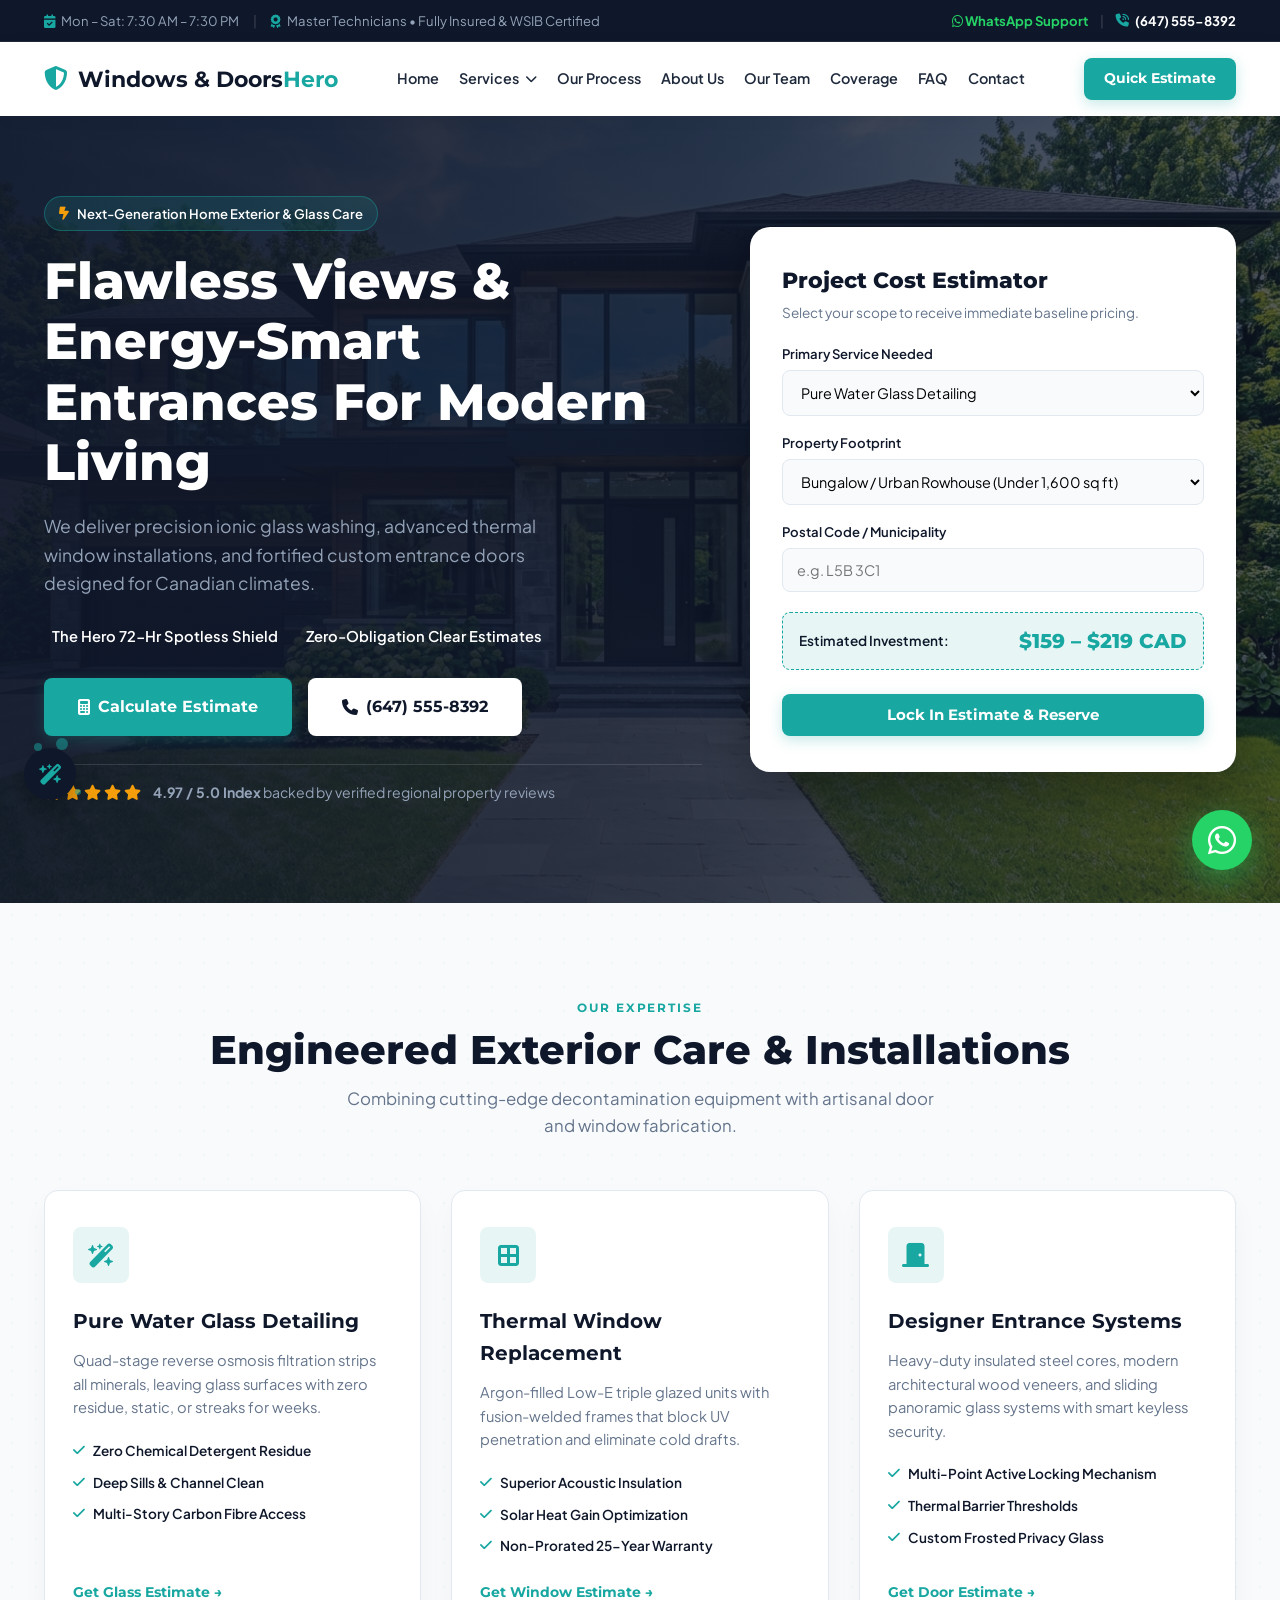
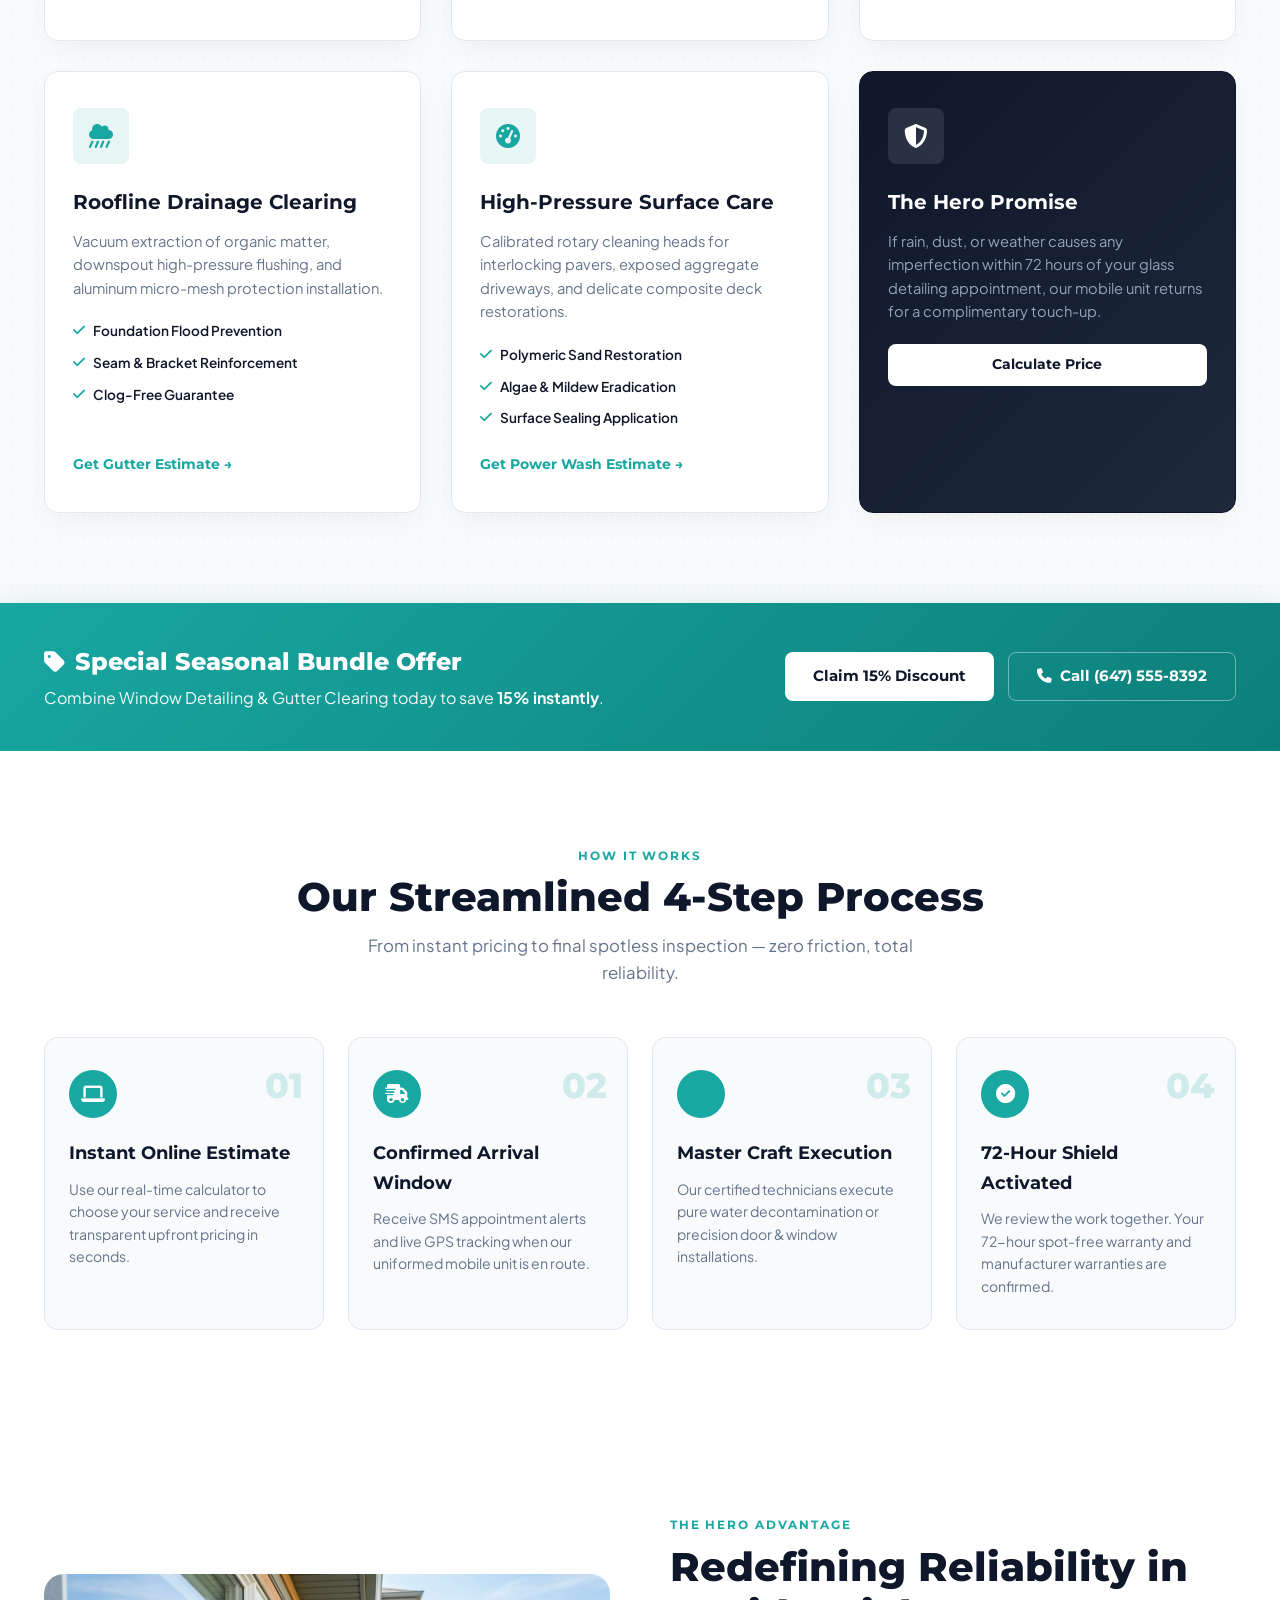
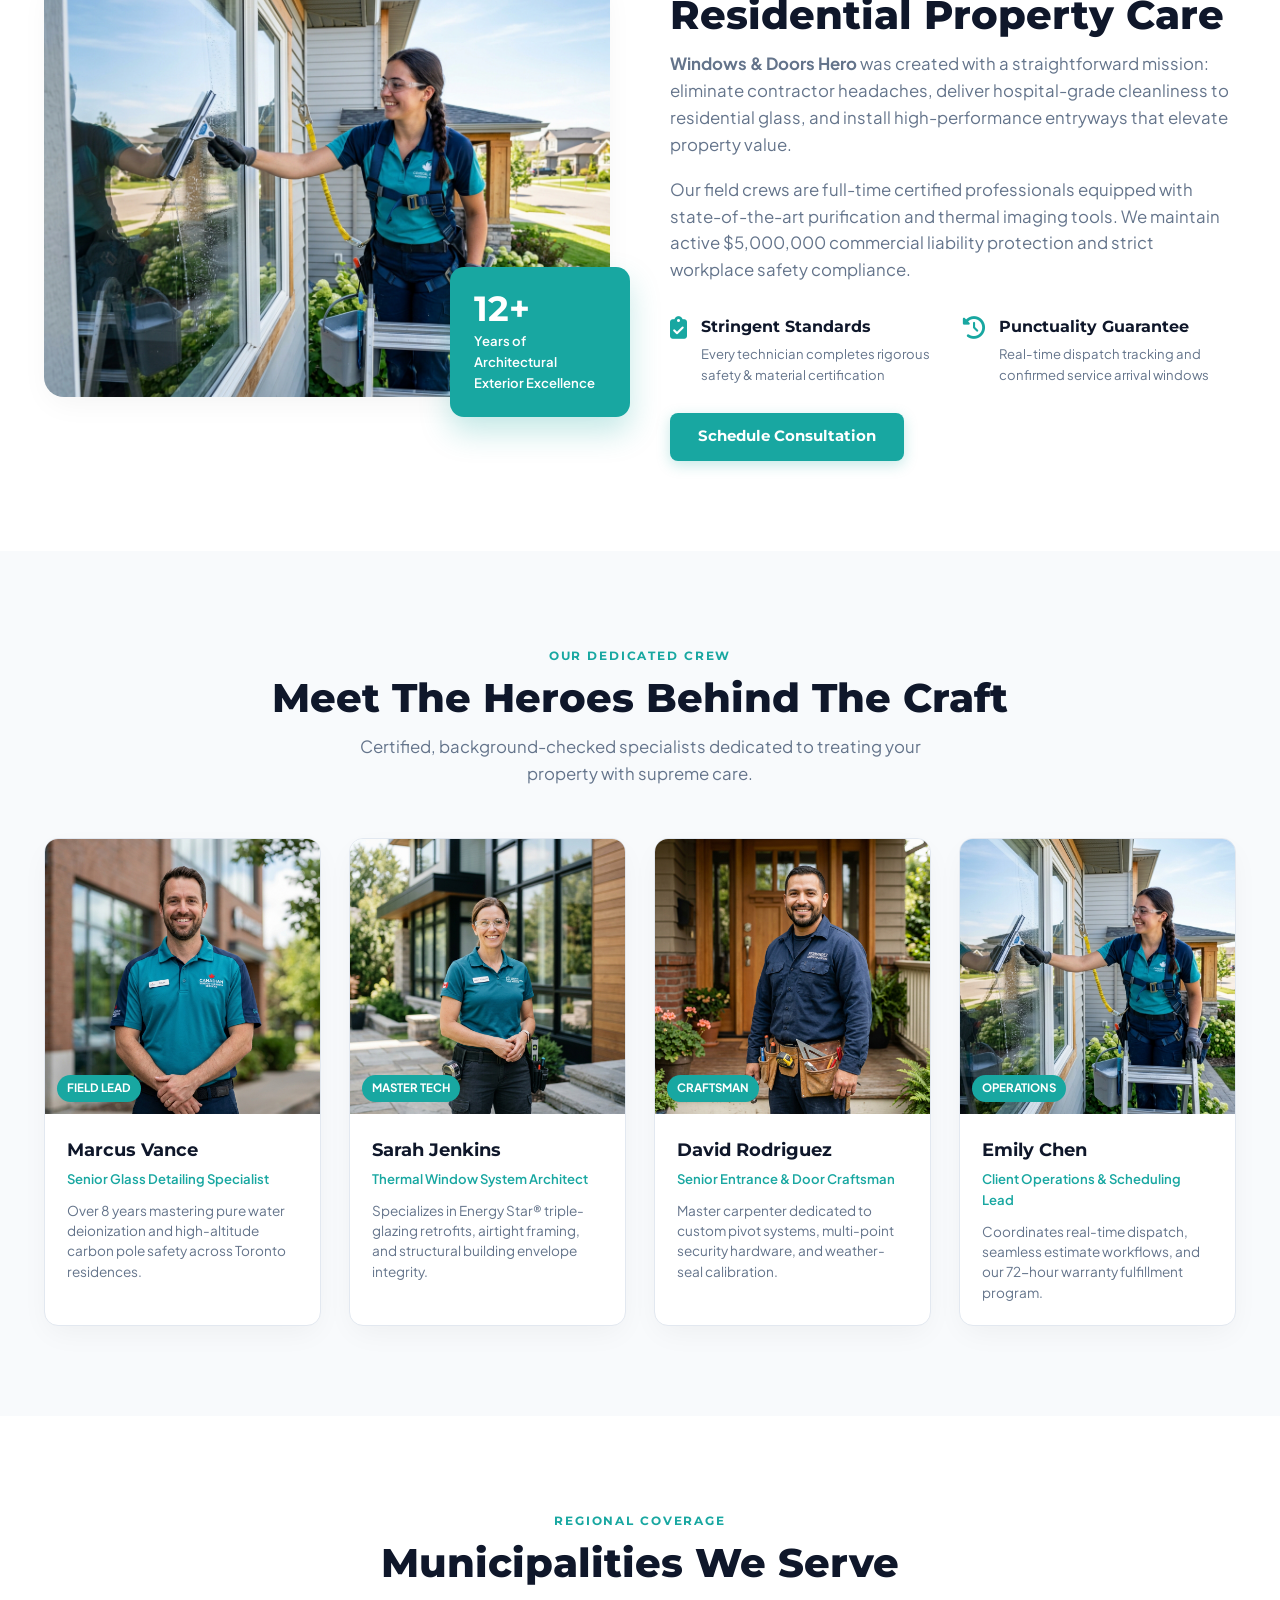
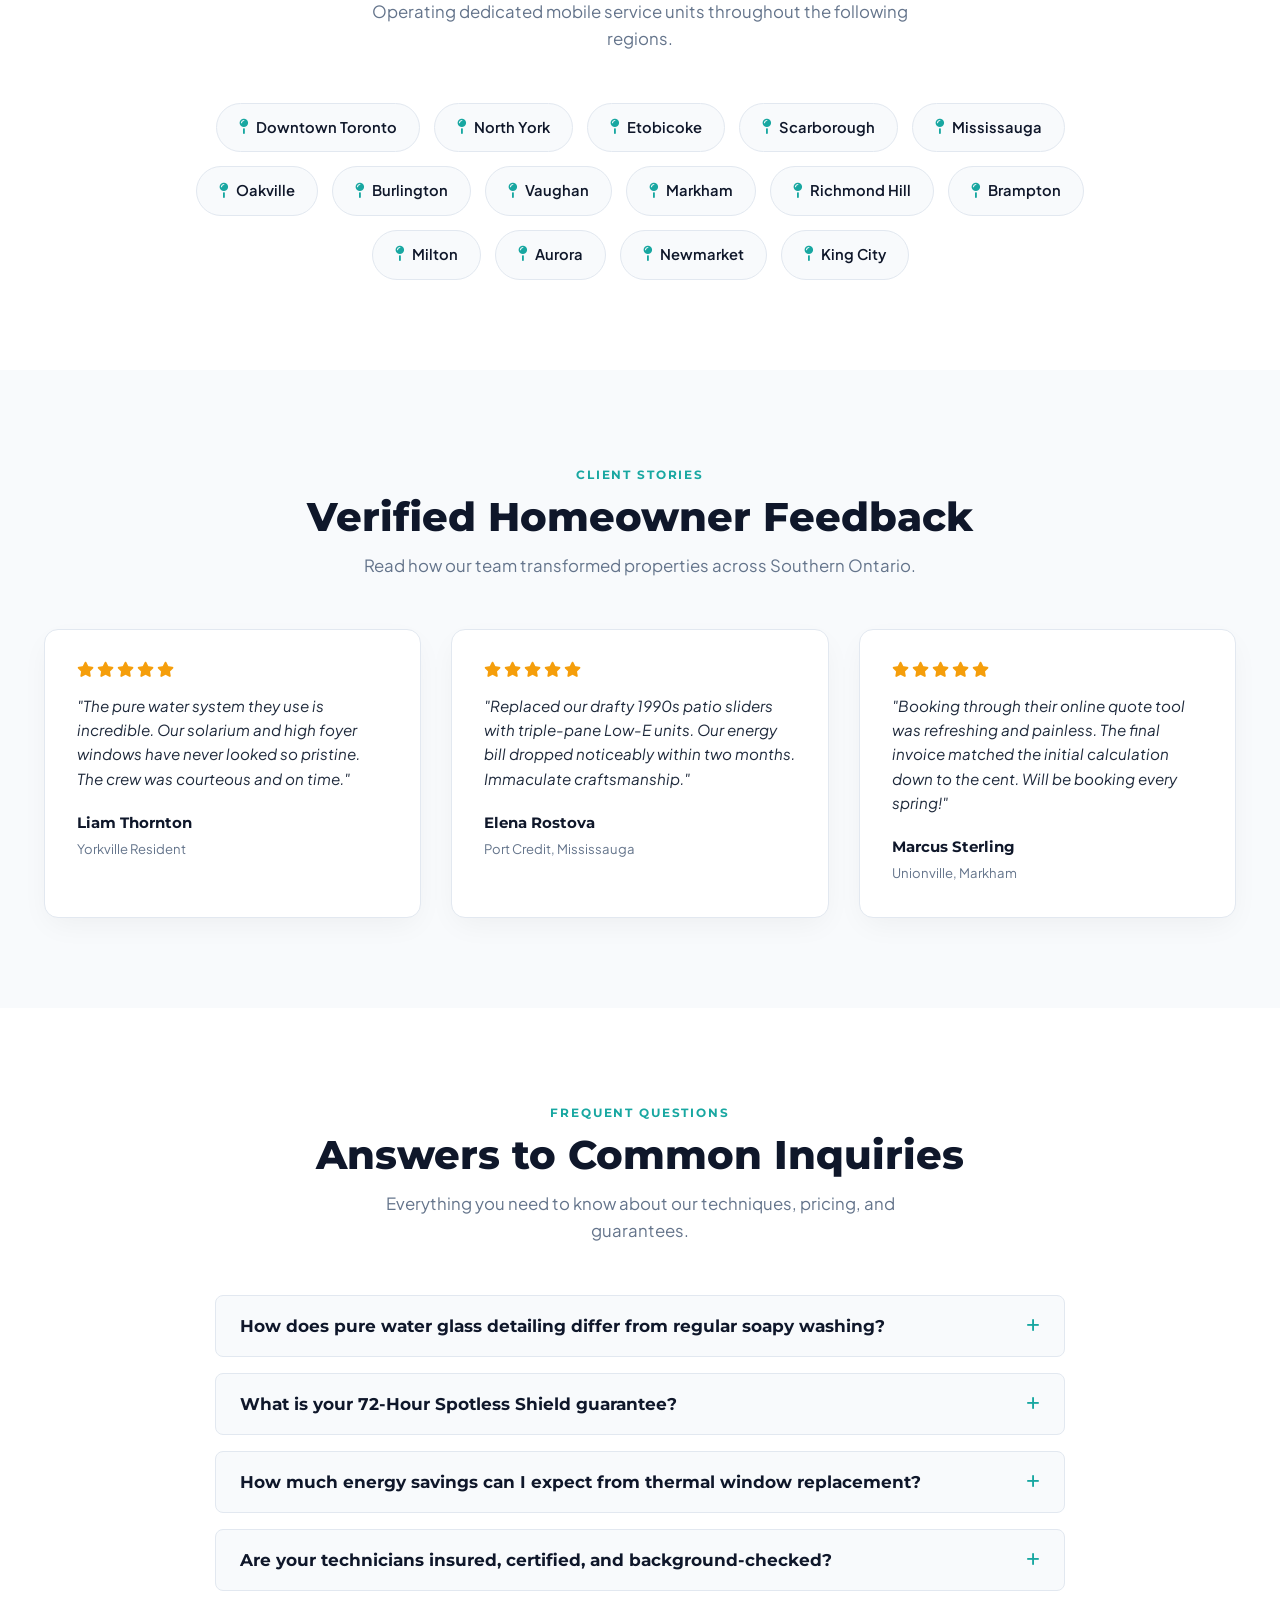
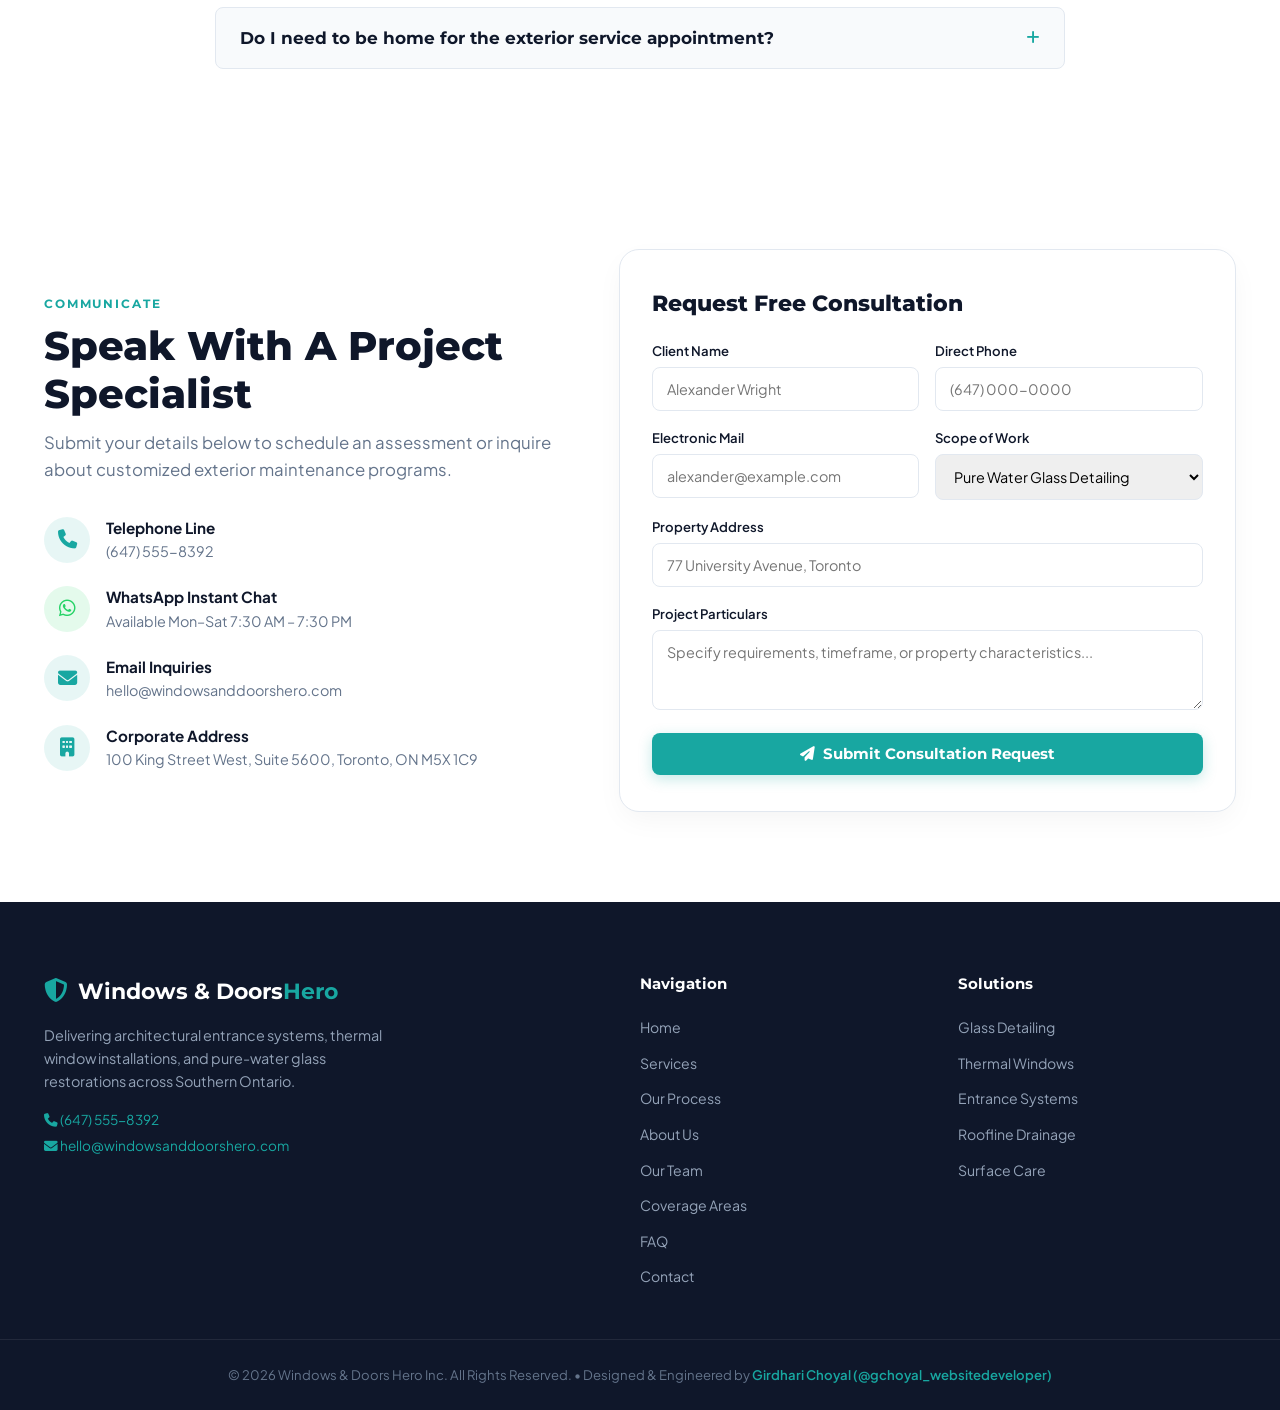
==== commit eedd4975: "Add_mobile_sticky_bar_thank_you_modal_faq_process_and_team_section" ====
--- a/index.html
+++ b/index.html
@@ -16,6 +16,20 @@
 </head>
 <body>
 
+    <!-- Floating Cleaning Squeegee Micro-Animation Widget -->
+    <div class="floating-squeegee-widget" id="floatingWidget" title="Windows & Doors Hero Cleaning in Action">
+        <i class="fa-solid fa-wand-magic-sparkles"></i>
+        <div class="bubble bubble-1"></div>
+        <div class="bubble bubble-2"></div>
+        <div class="bubble bubble-3"></div>
+    </div>
+
+    <!-- Floating WhatsApp Action Button -->
+    <a href="https://wa.me/16475558392?text=Hello%20Windows%20%26%20Doors%20Hero,%20I%20would%20like%20a%20free%20quote" target="_blank" class="floating-whatsapp" aria-label="Chat on WhatsApp">
+        <i class="fa-brands fa-whatsapp"></i>
+        <span class="whatsapp-tooltip">Chat with us live!</span>
+    </a>
+
     <!-- Top Announcement Bar -->
     <div class="top-bar">
         <div class="container top-bar-content">
@@ -25,6 +39,8 @@
                 <span><i class="fa-solid fa-award"></i> Master Technicians • Fully Insured & WSIB Certified</span>
             </div>
             <div class="top-bar-right">
+                <a href="https://wa.me/16475558392" target="_blank" class="top-wa-link"><i class="fa-brands fa-whatsapp"></i> WhatsApp Support</a>
+                <span class="divider">|</span>
                 <a href="tel:6475558392" class="top-phone"><i class="fa-solid fa-phone-volume"></i> (647) 555-8392</a>
             </div>
         </div>
@@ -67,9 +83,11 @@
                     </div>
                 </div>
 
+                <a href="#process" class="nav-item">Our Process</a>
                 <a href="#about" class="nav-item">About Us</a>
+                <a href="#team" class="nav-item">Our Team</a>
                 <a href="#locations" class="nav-item">Coverage</a>
-                <a href="#reviews" class="nav-item">Client Stories</a>
+                <a href="#faq" class="nav-item">FAQ</a>
                 <a href="#contact" class="nav-item">Contact</a>
             </nav>
 
@@ -113,6 +131,11 @@
                     </div>
                 </div>
 
+                <div class="hero-cta-button-group">
+                    <a href="#quote" class="btn btn-primary btn-lg"><i class="fa-solid fa-calculator"></i> Calculate Estimate</a>
+                    <a href="tel:6475558392" class="btn btn-white btn-lg"><i class="fa-solid fa-phone"></i> (647) 555-8392</a>
+                </div>
+
                 <div class="google-rating-box">
                     <div class="stars">
                         <i class="fa-solid fa-star"></i>
@@ -131,7 +154,7 @@
                     <h3>Project Cost Estimator</h3>
                     <p>Select your scope to receive immediate baseline pricing.</p>
                 </div>
-                <form class="quote-form" onsubmit="event.preventDefault(); calculateQuote();">
+                <form class="quote-form" onsubmit="event.preventDefault(); handleQuoteSubmit();">
                     <div class="form-group">
                         <label>Primary Service Needed</label>
                         <select id="quoteService" onchange="calculateQuote()">
@@ -162,7 +185,7 @@
                         <span class="est-price" id="estimatedPrice">$159 – $219 CAD</span>
                     </div>
 
-                    <a href="#contact" class="btn btn-primary btn-block">Lock In Estimate & Reserve</a>
+                    <button type="submit" class="btn btn-primary btn-block">Lock In Estimate & Reserve</button>
                 </form>
             </div>
         </div>
@@ -189,6 +212,7 @@
                         <li><i class="fa-solid fa-check"></i> Deep Sills & Channel Clean</li>
                         <li><i class="fa-solid fa-check"></i> Multi-Story Carbon Fibre Access</li>
                     </ul>
+                    <a href="#quote" class="service-card-cta">Get Glass Estimate &rarr;</a>
                 </div>
 
                 <!-- Service 2 -->
@@ -201,6 +225,7 @@
                         <li><i class="fa-solid fa-check"></i> Solar Heat Gain Optimization</li>
                         <li><i class="fa-solid fa-check"></i> Non-Prorated 25-Year Warranty</li>
                     </ul>
+                    <a href="#quote" class="service-card-cta">Get Window Estimate &rarr;</a>
                 </div>
 
                 <!-- Service 3 -->
@@ -213,6 +238,7 @@
                         <li><i class="fa-solid fa-check"></i> Thermal Barrier Thresholds</li>
                         <li><i class="fa-solid fa-check"></i> Custom Frosted Privacy Glass</li>
                     </ul>
+                    <a href="#quote" class="service-card-cta">Get Door Estimate &rarr;</a>
                 </div>
 
                 <!-- Service 4 -->
@@ -225,6 +251,7 @@
                         <li><i class="fa-solid fa-check"></i> Seam & Bracket Reinforcement</li>
                         <li><i class="fa-solid fa-check"></i> Clog-Free Guarantee</li>
                     </ul>
+                    <a href="#quote" class="service-card-cta">Get Gutter Estimate &rarr;</a>
                 </div>
 
                 <!-- Service 5 -->
@@ -237,6 +264,7 @@
                         <li><i class="fa-solid fa-check"></i> Algae & Mildew Eradication</li>
                         <li><i class="fa-solid fa-check"></i> Surface Sealing Application</li>
                     </ul>
+                    <a href="#quote" class="service-card-cta">Get Power Wash Estimate &rarr;</a>
                 </div>
 
                 <!-- Service 6 / Guarantee Card -->
@@ -245,6 +273,63 @@
                     <h3>The Hero Promise</h3>
                     <p>If rain, dust, or weather causes any imperfection within 72 hours of your glass detailing appointment, our mobile unit returns for a complimentary touch-up.</p>
                     <a href="#quote" class="btn btn-white btn-sm">Calculate Price</a>
+                </div>
+
+            </div>
+        </div>
+    </section>
+
+    <!-- Promotional Call-to-Action Strip -->
+    <section class="promo-strip">
+        <div class="container promo-content">
+            <div class="promo-text">
+                <h3><i class="fa-solid fa-tag"></i> Special Seasonal Bundle Offer</h3>
+                <p>Combine Window Detailing & Gutter Clearing today to save <strong>15% instantly</strong>.</p>
+            </div>
+            <div class="promo-actions">
+                <a href="#quote" class="btn btn-white">Claim 15% Discount</a>
+                <a href="tel:6475558392" class="btn btn-outline-white"><i class="fa-solid fa-phone"></i> Call (647) 555-8392</a>
+            </div>
+        </div>
+    </section>
+
+    <!-- Our 4-Step Process Section -->
+    <section class="process-section section-padding" id="process">
+        <div class="container">
+            <div class="section-title-wrap text-center">
+                <span class="sub-badge">HOW IT WORKS</span>
+                <h2 class="section-heading">Our Streamlined 4-Step Process</h2>
+                <p class="section-subtext">From instant pricing to final spotless inspection — zero friction, total reliability.</p>
+            </div>
+
+            <div class="process-steps-grid">
+                
+                <div class="step-card">
+                    <div class="step-num">01</div>
+                    <div class="step-icon"><i class="fa-solid fa-laptop"></i></div>
+                    <h4>Instant Online Estimate</h4>
+                    <p>Use our real-time calculator to choose your service and receive transparent upfront pricing in seconds.</p>
+                </div>
+
+                <div class="step-card">
+                    <div class="step-num">02</div>
+                    <div class="step-icon"><i class="fa-solid fa-truck-fast"></i></div>
+                    <h4>Confirmed Arrival Window</h4>
+                    <p>Receive SMS appointment alerts and live GPS tracking when our uniformed mobile unit is en route.</p>
+                </div>
+
+                <div class="step-card">
+                    <div class="step-num">03</div>
+                    <div class="step-icon"><i class="fa-solid fa-sparkles"></i></div>
+                    <h4>Master Craft Execution</h4>
+                    <p>Our certified technicians execute pure water decontamination or precision door & window installations.</p>
+                </div>
+
+                <div class="step-card">
+                    <div class="step-num">04</div>
+                    <div class="step-icon"><i class="fa-solid fa-circle-check"></i></div>
+                    <h4>72-Hour Shield Activated</h4>
+                    <p>We review the work together. Your 72-hour spot-free warranty and manufacturer warranties are confirmed.</p>
                 </div>
 
             </div>
@@ -288,6 +373,77 @@
                         </div>
                     </div>
                 </div>
+
+                <div style="margin-top: 28px;">
+                    <a href="#contact" class="btn btn-primary">Schedule Consultation</a>
+                </div>
+            </div>
+        </div>
+    </section>
+
+    <!-- Meet The Heroes (Team Section) -->
+    <section class="team-section section-padding" id="team">
+        <div class="container">
+            <div class="section-title-wrap text-center">
+                <span class="sub-badge">OUR DEDICATED CREW</span>
+                <h2 class="section-heading">Meet The Heroes Behind The Craft</h2>
+                <p class="section-subtext">Certified, background-checked specialists dedicated to treating your property with supreme care.</p>
+            </div>
+
+            <div class="team-grid">
+                
+                <!-- Team Member 1 -->
+                <div class="team-card">
+                    <div class="team-photo-wrap">
+                        <img src="assets/team-marcus.jpg" alt="Marcus Vance - Lead Glass Detailing Specialist" class="team-img">
+                        <span class="team-badge">Field Lead</span>
+                    </div>
+                    <div class="team-info">
+                        <h4>Marcus Vance</h4>
+                        <span class="team-role">Senior Glass Detailing Specialist</span>
+                        <p>Over 8 years mastering pure water deionization and high-altitude carbon pole safety across Toronto residences.</p>
+                    </div>
+                </div>
+
+                <!-- Team Member 2 -->
+                <div class="team-card">
+                    <div class="team-photo-wrap">
+                        <img src="assets/team-sarah.jpg" alt="Sarah Jenkins - Thermal Window Architect" class="team-img">
+                        <span class="team-badge">Master Tech</span>
+                    </div>
+                    <div class="team-info">
+                        <h4>Sarah Jenkins</h4>
+                        <span class="team-role">Thermal Window System Architect</span>
+                        <p>Specializes in Energy Star® triple-glazing retrofits, airtight framing, and structural building envelope integrity.</p>
+                    </div>
+                </div>
+
+                <!-- Team Member 3 -->
+                <div class="team-card">
+                    <div class="team-photo-wrap">
+                        <img src="assets/team-david.jpg" alt="David Rodriguez - Senior Entrance Craftsman" class="team-img">
+                        <span class="team-badge">Craftsman</span>
+                    </div>
+                    <div class="team-info">
+                        <h4>David Rodriguez</h4>
+                        <span class="team-role">Senior Entrance & Door Craftsman</span>
+                        <p>Master carpenter dedicated to custom pivot systems, multi-point security hardware, and weather-seal calibration.</p>
+                    </div>
+                </div>
+
+                <!-- Team Member 4 -->
+                <div class="team-card">
+                    <div class="team-photo-wrap">
+                        <img src="assets/team-emily.jpg" alt="Emily Chen - Client Operations Lead" class="team-img">
+                        <span class="team-badge">Operations</span>
+                    </div>
+                    <div class="team-info">
+                        <h4>Emily Chen</h4>
+                        <span class="team-role">Client Operations & Scheduling Lead</span>
+                        <p>Coordinates real-time dispatch, seamless estimate workflows, and our 72-hour warranty fulfillment program.</p>
+                    </div>
+                </div>
+
             </div>
         </div>
     </section>
@@ -367,7 +523,72 @@
         </div>
     </section>
 
-    <!-- Contact Section (Static Non-Working Dummy Contact Form) -->
+    <!-- Frequently Asked Questions (FAQ) Section -->
+    <section class="faq-section section-padding" id="faq">
+        <div class="container">
+            <div class="section-title-wrap text-center">
+                <span class="sub-badge">FREQUENT QUESTIONS</span>
+                <h2 class="section-heading">Answers to Common Inquiries</h2>
+                <p class="section-subtext">Everything you need to know about our techniques, pricing, and guarantees.</p>
+            </div>
+
+            <div class="faq-accordion-wrap">
+                
+                <div class="faq-item">
+                    <button class="faq-question" onclick="toggleFaq(this)">
+                        <span>How does pure water glass detailing differ from regular soapy washing?</span>
+                        <i class="fa-solid fa-plus"></i>
+                    </button>
+                    <div class="faq-answer">
+                        <p>Traditional soapy washing leaves microscopic detergent films that attract dust, pollen, and water stains within days. Our quad-stage filtration strips all dissolved solids down to 0 PPM (parts per million), creating a sterile ionic wash that dries spotless and stays clean twice as long.</p>
+                    </div>
+                </div>
+
+                <div class="faq-item">
+                    <button class="faq-question" onclick="toggleFaq(this)">
+                        <span>What is your 72-Hour Spotless Shield guarantee?</span>
+                        <i class="fa-solid fa-plus"></i>
+                    </button>
+                    <div class="faq-answer">
+                        <p>If rain, dust, or weather causes any water spotting or imperfection on your exterior glass within 72 hours of your service, simply notify us. We will dispatch a mobile unit to touch up affected panes at zero cost.</p>
+                    </div>
+                </div>
+
+                <div class="faq-item">
+                    <button class="faq-question" onclick="toggleFaq(this)">
+                        <span>How much energy savings can I expect from thermal window replacement?</span>
+                        <i class="fa-solid fa-plus"></i>
+                    </button>
+                    <div class="faq-answer">
+                        <p>Our argon-filled triple-glazed Low-E window systems typically reduce residential heating and cooling loss by 20% to 35%, significantly reducing monthly HVAC expenditures and eliminating condensation.</p>
+                    </div>
+                </div>
+
+                <div class="faq-item">
+                    <button class="faq-question" onclick="toggleFaq(this)">
+                        <span>Are your technicians insured, certified, and background-checked?</span>
+                        <i class="fa-solid fa-plus"></i>
+                    </button>
+                    <div class="faq-answer">
+                        <p>Yes. Every team member is full-time, background-screened, and certified in fall protection safety. We carry $5,000,000 in comprehensive commercial liability coverage and active WSIB compliance.</p>
+                    </div>
+                </div>
+
+                <div class="faq-item">
+                    <button class="faq-question" onclick="toggleFaq(this)">
+                        <span>Do I need to be home for the exterior service appointment?</span>
+                        <i class="fa-solid fa-plus"></i>
+                    </button>
+                    <div class="faq-answer">
+                        <p>Not for exterior services! As long as backyard gates are unlocked and exterior water spigots are accessible, our crew will complete the service, take before/after verification photos, and email you the completion report.</p>
+                    </div>
+                </div>
+
+            </div>
+        </div>
+    </section>
+
+    <!-- Contact Section (With Interactive Thank You Modal) -->
     <section class="contact-section section-padding" id="contact">
         <div class="container contact-container">
             
@@ -387,6 +608,13 @@
                         </div>
                     </div>
                     <div class="info-item">
+                        <i class="fa-brands fa-whatsapp"></i>
+                        <div>
+                            <strong>WhatsApp Instant Chat</strong>
+                            <p>Available Mon–Sat 7:30 AM – 7:30 PM</p>
+                        </div>
+                    </div>
+                    <div class="info-item">
                         <i class="fa-solid fa-envelope"></i>
                         <div>
                             <strong>Email Inquiries</strong>
@@ -403,11 +631,11 @@
                 </div>
             </div>
 
-            <!-- Static Non-Working Dummy Form -->
+            <!-- Contact Form with Interactive Feedback -->
             <div class="contact-form-col">
                 <div class="dummy-form-card">
-                    <h3>Request Consultation</h3>
-                    <form onsubmit="event.preventDefault(); document.getElementById('dummyNotice').style.display = 'block';">
+                    <h3>Request Free Consultation</h3>
+                    <form id="consultationForm" onsubmit="handleContactSubmit(event)">
                         <div class="form-row">
                             <div class="form-field">
                                 <label for="fullName">Client Name</label>
@@ -446,17 +674,43 @@
                             <textarea id="comments" rows="3" placeholder="Specify requirements, timeframe, or property characteristics..."></textarea>
                         </div>
 
-                        <button type="submit" class="btn btn-primary btn-block">Submit Consultation Request</button>
-
-                        <div class="dummy-notice" id="dummyNotice" style="display: none;">
-                            <i class="fa-solid fa-circle-check"></i> Inquiry received successfully. (Demonstration Mode)
-                        </div>
+                        <button type="submit" class="btn btn-primary btn-block"><i class="fa-solid fa-paper-plane"></i> Submit Consultation Request</button>
                     </form>
                 </div>
             </div>
 
         </div>
     </section>
+
+    <!-- Thank You Popup Modal -->
+    <div class="thank-you-overlay" id="thankYouModal">
+        <div class="thank-you-modal-box">
+            <button class="close-modal-btn" onclick="closeThankYouModal()">&times;</button>
+            <div class="modal-check-icon"><i class="fa-solid fa-circle-check"></i></div>
+            <h3>Thank You for Reaching Out!</h3>
+            <p id="thankYouMsg">Your request has been recorded. A senior project specialist from Windows & Doors Hero will contact you within 2 business hours with full particulars.</p>
+            <div class="modal-actions">
+                <a href="https://wa.me/16475558392" target="_blank" class="btn btn-primary btn-sm"><i class="fa-brands fa-whatsapp"></i> Chat On WhatsApp</a>
+                <button class="btn btn-white btn-sm" onclick="closeThankYouModal()">Done</button>
+            </div>
+        </div>
+    </div>
+
+    <!-- Mobile Sticky Bottom Call & Contact Bar -->
+    <div class="mobile-sticky-bottom-bar">
+        <a href="tel:6475558392" class="mobile-bar-btn btn-call">
+            <i class="fa-solid fa-phone"></i>
+            <span>Call Now</span>
+        </a>
+        <a href="https://wa.me/16475558392" target="_blank" class="mobile-bar-btn btn-wa">
+            <i class="fa-brands fa-whatsapp"></i>
+            <span>WhatsApp</span>
+        </a>
+        <a href="#quote" class="mobile-bar-btn btn-quote">
+            <i class="fa-solid fa-calculator"></i>
+            <span>Get Quote</span>
+        </a>
+    </div>
 
     <!-- Footer -->
     <footer class="footer">
@@ -467,6 +721,10 @@
                     <span class="logo-text">Windows & Doors<strong>Hero</strong></span>
                 </a>
                 <p>Delivering architectural entrance systems, thermal window installations, and pure-water glass restorations across Southern Ontario.</p>
+                <div class="footer-contact-quick">
+                    <p><i class="fa-solid fa-phone"></i> (647) 555-8392</p>
+                    <p><i class="fa-solid fa-envelope"></i> hello@windowsanddoorshero.com</p>
+                </div>
             </div>
 
             <div class="footer-links-group">
@@ -474,8 +732,11 @@
                 <ul>
                     <li><a href="#home">Home</a></li>
                     <li><a href="#services">Services</a></li>
+                    <li><a href="#process">Our Process</a></li>
                     <li><a href="#about">About Us</a></li>
+                    <li><a href="#team">Our Team</a></li>
                     <li><a href="#locations">Coverage Areas</a></li>
+                    <li><a href="#faq">FAQ</a></li>
                     <li><a href="#contact">Contact</a></li>
                 </ul>
             </div>
@@ -487,6 +748,7 @@
                     <li><a href="#service-thermal-windows">Thermal Windows</a></li>
                     <li><a href="#service-designer-doors">Entrance Systems</a></li>
                     <li><a href="#service-drainage">Roofline Drainage</a></li>
+                    <li><a href="#service-power-wash">Surface Care</a></li>
                 </ul>
             </div>
         </div>
--- a/styles.css
+++ b/styles.css
@@ -19,6 +19,7 @@
     --bg-white: #ffffff;
     --border-color: #e2e8f0;
     --gold: #f59e0b;
+    --wa-green: #25d366;
     
     --font-heading: 'Montserrat', sans-serif;
     --font-body: 'Plus Jakarta Sans', sans-serif;
@@ -49,6 +50,7 @@
     font-family: var(--font-body);
     line-height: 1.6;
     overflow-x: hidden;
+    padding-bottom: 0px;
 }
 
 .container {
@@ -74,6 +76,99 @@
     color: #ffffff !important;
 }
 
+/* Floating Squeegee Micro-Animation Widget */
+.floating-squeegee-widget {
+    position: fixed;
+    bottom: 100px;
+    left: 24px;
+    width: 52px;
+    height: 52px;
+    border-radius: 50%;
+    background: var(--dark);
+    color: var(--primary);
+    display: flex;
+    align-items: center;
+    justify-content: center;
+    font-size: 1.3rem;
+    box-shadow: 0 10px 25px rgba(0, 0, 0, 0.25);
+    z-index: 99;
+    animation: bounceSlow 3s ease-in-out infinite;
+    cursor: pointer;
+}
+
+@keyframes bounceSlow {
+    0%, 100% { transform: translateY(0) rotate(0deg); }
+    50% { transform: translateY(-12px) rotate(10deg); }
+}
+
+.bubble {
+    position: absolute;
+    border-radius: 50%;
+    background: rgba(24, 167, 161, 0.5);
+    animation: riseBubble 2.5s infinite ease-in;
+}
+
+.bubble-1 { width: 8px; height: 8px; top: -5px; left: 10px; animation-delay: 0s; }
+.bubble-2 { width: 12px; height: 12px; top: -10px; right: 8px; animation-delay: 0.8s; }
+.bubble-3 { width: 6px; height: 6px; bottom: 5px; right: -5px; animation-delay: 1.6s; }
+
+@keyframes riseBubble {
+    0% { transform: translateY(0) scale(0.6); opacity: 1; }
+    100% { transform: translateY(-30px) scale(1.4); opacity: 0; }
+}
+
+/* Floating WhatsApp Button */
+.floating-whatsapp {
+    position: fixed;
+    bottom: 30px;
+    right: 28px;
+    width: 60px;
+    height: 60px;
+    border-radius: 50%;
+    background-color: var(--wa-green);
+    color: #ffffff;
+    display: flex;
+    align-items: center;
+    justify-content: center;
+    font-size: 2rem;
+    box-shadow: 0 10px 30px rgba(37, 211, 102, 0.45);
+    z-index: 1000;
+    text-decoration: none;
+    transition: var(--transition);
+    animation: pulseWa 2s infinite;
+}
+
+@keyframes pulseWa {
+    0% { box-shadow: 0 0 0 0 rgba(37, 211, 102, 0.6); }
+    70% { box-shadow: 0 0 0 16px rgba(37, 211, 102, 0); }
+    100% { box-shadow: 0 0 0 0 rgba(37, 211, 102, 0); }
+}
+
+.floating-whatsapp:hover {
+    transform: scale(1.1);
+    color: #ffffff;
+}
+
+.whatsapp-tooltip {
+    position: absolute;
+    right: 72px;
+    background: var(--dark);
+    color: #ffffff;
+    padding: 6px 14px;
+    border-radius: var(--radius-sm);
+    font-size: 0.82rem;
+    font-weight: 600;
+    white-space: nowrap;
+    opacity: 0;
+    pointer-events: none;
+    transition: var(--transition);
+}
+
+.floating-whatsapp:hover .whatsapp-tooltip {
+    opacity: 1;
+    transform: translateX(-4px);
+}
+
 /* Buttons */
 .btn {
     display: inline-flex;
@@ -111,11 +206,28 @@
 
 .btn-white:hover {
     background-color: #f1f5f9;
+    transform: translateY(-2px);
+}
+
+.btn-outline-white {
+    background: transparent;
+    border: 1px solid rgba(255, 255, 255, 0.4);
+    color: #ffffff !important;
+}
+
+.btn-outline-white:hover {
+    background: rgba(255, 255, 255, 0.15);
+    border-color: #ffffff;
 }
 
 .btn-sm {
     padding: 10px 20px;
     font-size: 0.85rem;
+}
+
+.btn-lg {
+    padding: 16px 34px;
+    font-size: 1rem;
 }
 
 .btn-block {
@@ -146,6 +258,18 @@
 .top-bar-left i {
     color: var(--primary);
     margin-right: 4px;
+}
+
+.top-bar-right {
+    display: flex;
+    align-items: center;
+    gap: 12px;
+}
+
+.top-wa-link {
+    color: var(--wa-green);
+    text-decoration: none;
+    font-weight: 700;
 }
 
 .divider {
@@ -213,13 +337,13 @@
 .nav-menu {
     display: flex;
     align-items: center;
-    gap: 24px;
+    gap: 20px;
 }
 
 .nav-item {
     text-decoration: none;
     color: var(--text-main);
-    font-size: 0.92rem;
+    font-size: 0.9rem;
     font-weight: 600;
     transition: var(--transition);
     display: flex;
@@ -251,7 +375,7 @@
     top: 100%;
     left: 0;
     background: #ffffff;
-    min-width: 280px;
+    min-width: 290px;
     border-radius: var(--radius-md);
     box-shadow: 0 15px 35px rgba(0, 0, 0, 0.12);
     border: 1px solid var(--border-color);
@@ -393,6 +517,13 @@
 
 .badge-item i {
     color: var(--primary);
+}
+
+.hero-cta-button-group {
+    display: flex;
+    gap: 16px;
+    margin-bottom: 28px;
+    flex-wrap: wrap;
 }
 
 .google-rating-box {
@@ -523,6 +654,8 @@
 /* Services Section */
 .services-section {
     background: var(--bg-light);
+    background-image: radial-gradient(rgba(24, 167, 161, 0.05) 1px, transparent 1px);
+    background-size: 24px 24px;
 }
 
 .services-grid {
@@ -538,6 +671,8 @@
     padding: 36px 28px;
     transition: var(--transition);
     box-shadow: var(--shadow-card);
+    display: flex;
+    flex-direction: column;
 }
 
 .service-box:hover {
@@ -579,6 +714,7 @@
     display: flex;
     flex-direction: column;
     gap: 10px;
+    margin-bottom: 24px;
 }
 
 .service-check-list li {
@@ -594,6 +730,24 @@
     color: var(--primary);
 }
 
+.service-card-cta {
+    margin-top: auto;
+    font-family: var(--font-heading);
+    font-size: 0.88rem;
+    font-weight: 700;
+    color: var(--primary);
+    text-decoration: none;
+    display: inline-flex;
+    align-items: center;
+    gap: 6px;
+    transition: var(--transition);
+}
+
+.service-card-cta:hover {
+    color: var(--primary-hover);
+    transform: translateX(4px);
+}
+
 .service-highlight-box {
     background: linear-gradient(135deg, var(--dark) 0%, #1e293b 100%);
     color: #ffffff;
@@ -610,6 +764,261 @@
 
 .service-highlight-box .service-icon {
     background: rgba(255, 255, 255, 0.1);
+}
+
+/* Promotional CTA Strip */
+.promo-strip {
+    background: linear-gradient(135deg, var(--primary) 0%, #0d7f7a 100%);
+    color: #ffffff;
+    padding: 40px 0;
+    box-shadow: 0 10px 30px rgba(24, 167, 161, 0.3);
+}
+
+.promo-content {
+    display: flex;
+    justify-content: space-between;
+    align-items: center;
+    flex-wrap: wrap;
+    gap: 24px;
+}
+
+.promo-text h3 {
+    font-family: var(--font-heading);
+    font-size: 1.5rem;
+    font-weight: 800;
+    margin-bottom: 4px;
+    display: flex;
+    align-items: center;
+    gap: 10px;
+}
+
+.promo-text p {
+    font-size: 1rem;
+    opacity: 0.95;
+}
+
+.promo-actions {
+    display: flex;
+    gap: 14px;
+    flex-wrap: wrap;
+}
+
+/* Process Section */
+.process-section {
+    background: #ffffff;
+}
+
+.process-steps-grid {
+    display: grid;
+    grid-template-columns: repeat(4, 1fr);
+    gap: 24px;
+}
+
+.step-card {
+    background: var(--bg-light);
+    border: 1px solid var(--border-color);
+    border-radius: var(--radius-md);
+    padding: 32px 24px;
+    position: relative;
+    transition: var(--transition);
+}
+
+.step-card:hover {
+    border-color: var(--primary);
+    transform: translateY(-6px);
+    box-shadow: var(--shadow-hover);
+}
+
+.step-num {
+    position: absolute;
+    top: 20px;
+    right: 20px;
+    font-family: var(--font-heading);
+    font-size: 2.2rem;
+    font-weight: 800;
+    color: rgba(24, 167, 161, 0.18);
+}
+
+.step-icon {
+    width: 48px;
+    height: 48px;
+    border-radius: 50%;
+    background: var(--primary);
+    color: #ffffff;
+    display: flex;
+    align-items: center;
+    justify-content: center;
+    font-size: 1.2rem;
+    margin-bottom: 20px;
+}
+
+.step-card h4 {
+    font-family: var(--font-heading);
+    font-size: 1.15rem;
+    font-weight: 700;
+    color: var(--dark);
+    margin-bottom: 10px;
+}
+
+.step-card p {
+    font-size: 0.88rem;
+    color: var(--text-muted);
+}
+
+/* Team Section */
+.team-section {
+    background: var(--bg-light);
+}
+
+.team-grid {
+    display: grid;
+    grid-template-columns: repeat(4, 1fr);
+    gap: 28px;
+}
+
+.team-card {
+    background: #ffffff;
+    border: 1px solid var(--border-color);
+    border-radius: var(--radius-md);
+    overflow: hidden;
+    transition: var(--transition);
+    box-shadow: var(--shadow-card);
+}
+
+.team-card:hover {
+    transform: translateY(-6px);
+    box-shadow: var(--shadow-hover);
+    border-color: var(--primary);
+}
+
+.team-photo-wrap {
+    position: relative;
+    width: 100%;
+    aspect-ratio: 1 / 1;
+    overflow: hidden;
+    background: var(--dark);
+}
+
+.team-img {
+    width: 100%;
+    height: 100%;
+    object-fit: cover;
+    transition: transform 0.5s ease;
+}
+
+.team-card:hover .team-img {
+    transform: scale(1.06);
+}
+
+.team-badge {
+    position: absolute;
+    bottom: 12px;
+    left: 12px;
+    background: var(--primary);
+    color: #ffffff;
+    font-size: 0.72rem;
+    font-weight: 700;
+    padding: 4px 10px;
+    border-radius: 9999px;
+    text-transform: uppercase;
+}
+
+.team-info {
+    padding: 22px;
+}
+
+.team-info h4 {
+    font-family: var(--font-heading);
+    font-size: 1.1rem;
+    font-weight: 700;
+    color: var(--dark);
+    margin-bottom: 4px;
+}
+
+.team-role {
+    font-size: 0.82rem;
+    font-weight: 600;
+    color: var(--primary);
+    display: block;
+    margin-bottom: 12px;
+}
+
+.team-info p {
+    font-size: 0.85rem;
+    color: var(--text-muted);
+    line-height: 1.5;
+}
+
+/* FAQ Accordion Section */
+.faq-section {
+    background: #ffffff;
+}
+
+.faq-accordion-wrap {
+    max-width: 850px;
+    margin: 0 auto;
+    display: flex;
+    flex-direction: column;
+    gap: 16px;
+}
+
+.faq-item {
+    border: 1px solid var(--border-color);
+    border-radius: var(--radius-sm);
+    overflow: hidden;
+    background: var(--bg-light);
+    transition: var(--transition);
+}
+
+.faq-item.active {
+    border-color: var(--primary);
+    background: #ffffff;
+    box-shadow: var(--shadow-card);
+}
+
+.faq-question {
+    width: 100%;
+    padding: 20px 24px;
+    display: flex;
+    justify-content: space-between;
+    align-items: center;
+    background: none;
+    border: none;
+    text-align: left;
+    font-family: var(--font-heading);
+    font-size: 1.05rem;
+    font-weight: 700;
+    color: var(--dark);
+    cursor: pointer;
+    gap: 16px;
+}
+
+.faq-question i {
+    font-size: 0.95rem;
+    color: var(--primary);
+    transition: transform 0.3s ease;
+}
+
+.faq-item.active .faq-question i {
+    transform: rotate(45deg);
+}
+
+.faq-answer {
+    max-height: 0;
+    overflow: hidden;
+    padding: 0 24px;
+    transition: all 0.3s ease-out;
+}
+
+.faq-item.active .faq-answer {
+    max-height: 200px;
+    padding-bottom: 20px;
+}
+
+.faq-answer p {
+    font-size: 0.95rem;
+    color: var(--text-muted);
+    line-height: 1.6;
 }
 
 /* About Section */
@@ -810,6 +1219,11 @@
     align-items: center;
     justify-content: center;
     font-size: 1.2rem;
+}
+
+.info-item .fa-whatsapp {
+    color: var(--wa-green);
+    background: rgba(37, 211, 102, 0.12);
 }
 
 .info-item strong {
@@ -877,16 +1291,133 @@
     box-shadow: 0 0 0 3px var(--primary-light);
 }
 
-.dummy-notice {
-    margin-top: 14px;
-    padding: 12px;
-    background: #ecfdf5;
-    border: 1px solid #6ee7b7;
-    color: #065f46;
+/* Thank You Popup Modal */
+.thank-you-overlay {
+    position: fixed;
+    inset: 0;
+    background: rgba(15, 23, 42, 0.7);
+    backdrop-filter: blur(8px);
+    z-index: 2000;
+    display: flex;
+    align-items: center;
+    justify-content: center;
+    padding: 24px;
+    opacity: 0;
+    pointer-events: none;
+    transition: var(--transition);
+}
+
+.thank-you-overlay.active {
+    opacity: 1;
+    pointer-events: auto;
+}
+
+.thank-you-modal-box {
+    background: #ffffff;
+    border-radius: var(--radius-lg);
+    padding: 40px 36px;
+    max-width: 480px;
+    width: 100%;
+    text-align: center;
+    position: relative;
+    box-shadow: 0 25px 60px rgba(0, 0, 0, 0.3);
+    transform: scale(0.9);
+    transition: var(--transition);
+}
+
+.thank-you-overlay.active .thank-you-modal-box {
+    transform: scale(1);
+}
+
+.close-modal-btn {
+    position: absolute;
+    top: 16px;
+    right: 20px;
+    background: none;
+    border: none;
+    font-size: 1.8rem;
+    color: var(--text-muted);
+    cursor: pointer;
+}
+
+.modal-check-icon {
+    width: 70px;
+    height: 70px;
+    border-radius: 50%;
+    background: rgba(24, 167, 161, 0.12);
+    color: var(--primary);
+    display: flex;
+    align-items: center;
+    justify-content: center;
+    font-size: 2.2rem;
+    margin: 0 auto 20px;
+}
+
+.thank-you-modal-box h3 {
+    font-family: var(--font-heading);
+    font-size: 1.45rem;
+    font-weight: 800;
+    color: var(--dark);
+    margin-bottom: 12px;
+}
+
+.thank-you-modal-box p {
+    font-size: 0.95rem;
+    color: var(--text-muted);
+    line-height: 1.6;
+    margin-bottom: 28px;
+}
+
+.modal-actions {
+    display: flex;
+    justify-content: center;
+    gap: 14px;
+}
+
+/* Mobile Sticky Bottom Bar */
+.mobile-sticky-bottom-bar {
+    display: none;
+    position: fixed;
+    bottom: 0;
+    left: 0;
+    width: 100%;
+    background: #ffffff;
+    border-top: 1px solid var(--border-color);
+    box-shadow: 0 -4px 20px rgba(0, 0, 0, 0.1);
+    z-index: 999;
+    padding: 8px 12px;
+    grid-template-columns: 1fr 1fr 1.2fr;
+    gap: 8px;
+}
+
+.mobile-bar-btn {
+    display: flex;
+    flex-direction: column;
+    align-items: center;
+    justify-content: center;
+    padding: 8px 6px;
     border-radius: var(--radius-sm);
-    font-size: 0.85rem;
-    text-align: center;
-    font-weight: 600;
+    text-decoration: none;
+    font-family: var(--font-heading);
+    font-size: 0.75rem;
+    font-weight: 700;
+    gap: 3px;
+    transition: var(--transition);
+}
+
+.btn-call {
+    background: var(--dark);
+    color: #ffffff;
+}
+
+.btn-wa {
+    background: var(--wa-green);
+    color: #ffffff;
+}
+
+.btn-quote {
+    background: var(--primary);
+    color: #ffffff;
 }
 
 /* Footer */
@@ -912,6 +1443,13 @@
     color: var(--text-light);
     font-size: 0.9rem;
     max-width: 360px;
+    margin-bottom: 16px;
+}
+
+.footer-contact-quick p {
+    font-size: 0.85rem;
+    color: var(--primary);
+    margin-bottom: 4px;
 }
 
 .footer-links-group h4 {
@@ -995,6 +1533,8 @@
     }
     
     .services-grid,
+    .process-steps-grid,
+    .team-grid,
     .reviews-grid {
         grid-template-columns: repeat(2, 1fr);
     }
@@ -1010,11 +1550,33 @@
 }
 
 @media (max-width: 768px) {
+    body {
+        padding-bottom: 60px;
+    }
+    
     .top-bar {
         display: none;
     }
     
+    .mobile-sticky-bottom-bar {
+        display: grid;
+    }
+
+    .floating-whatsapp {
+        bottom: 75px;
+        right: 18px;
+        width: 50px;
+        height: 50px;
+        font-size: 1.6rem;
+    }
+
+    .floating-squeegee-widget {
+        display: none;
+    }
+    
     .services-grid,
+    .process-steps-grid,
+    .team-grid,
     .reviews-grid,
     .about-features-grid,
     .form-row,
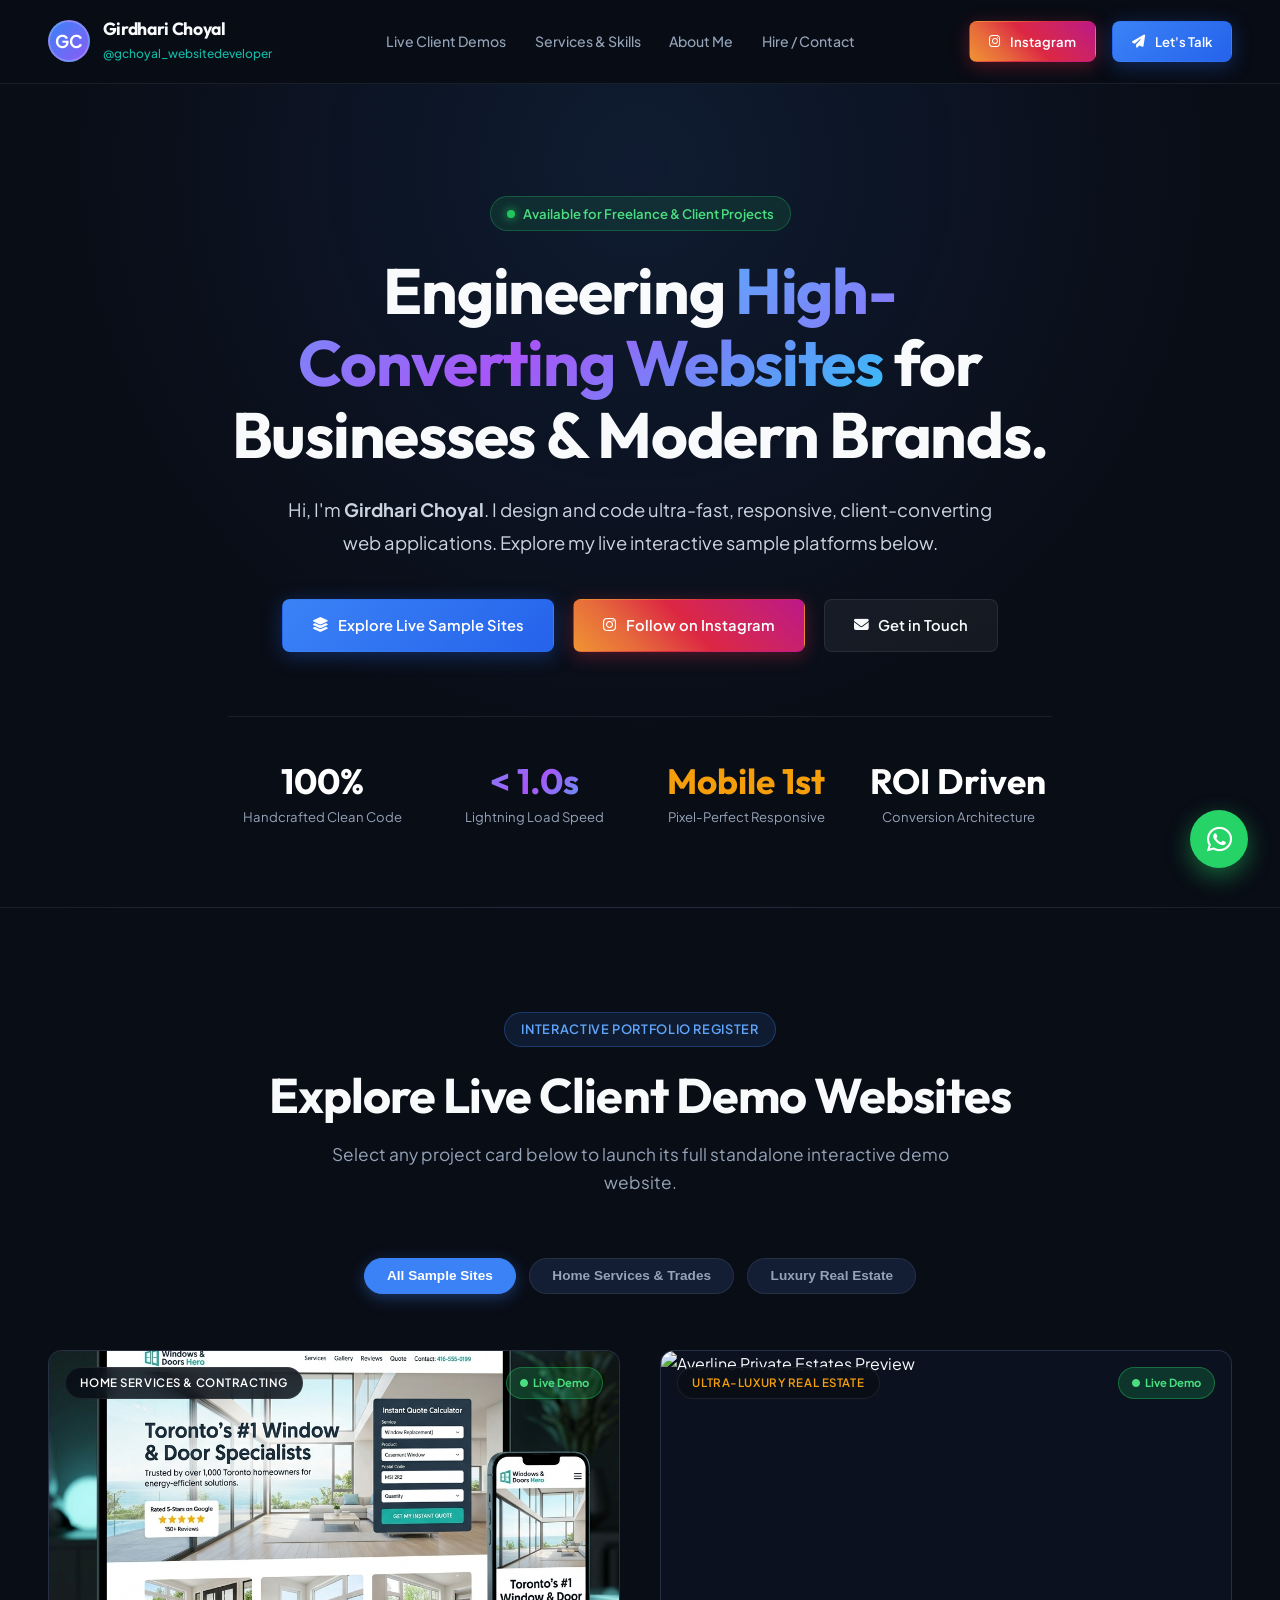
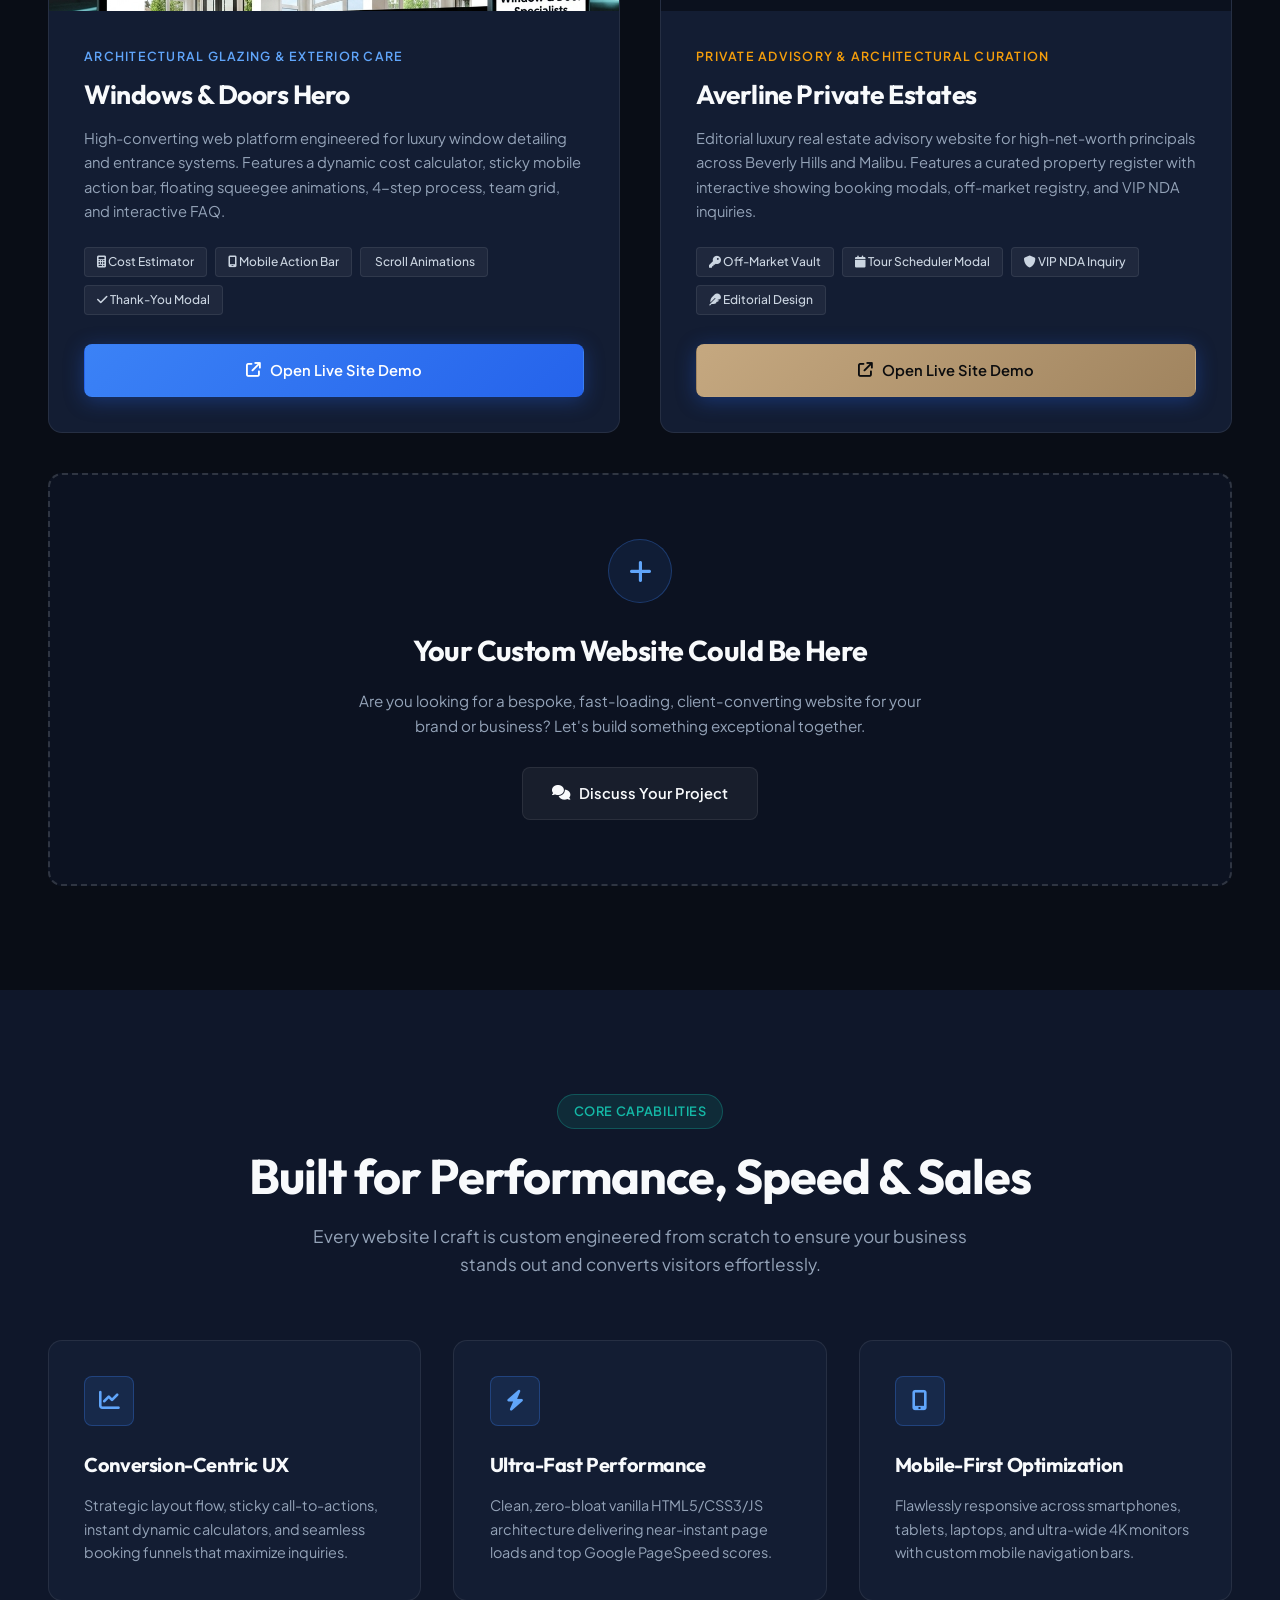
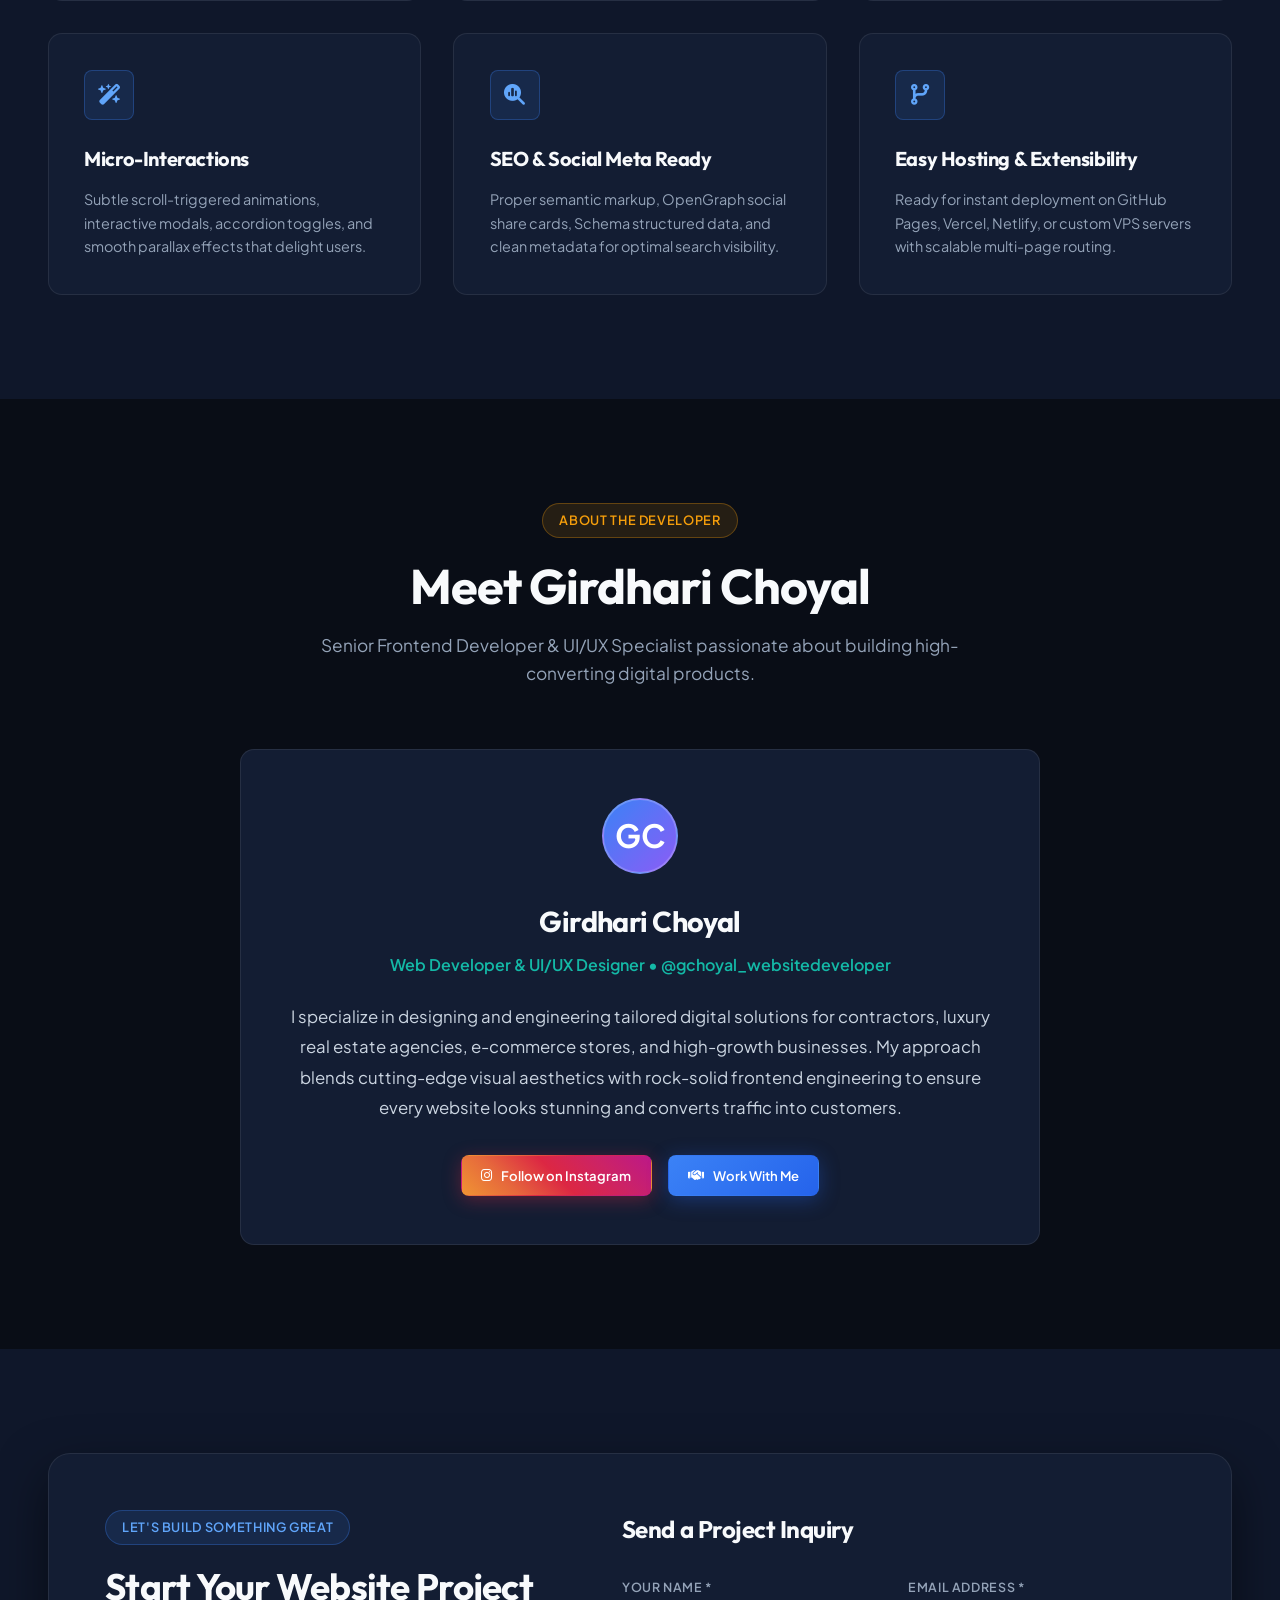
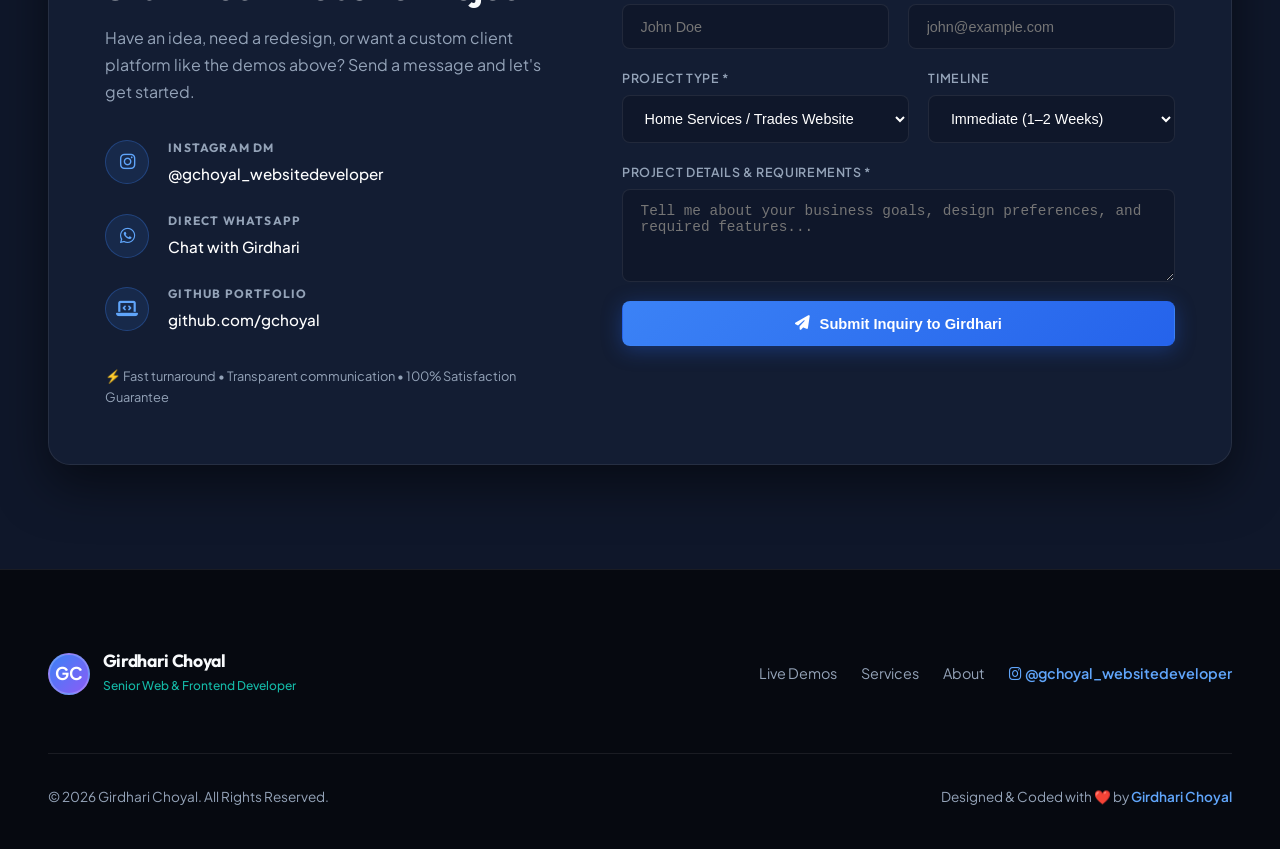
==== commit 0250d18a: "i" ====
--- a/index.html
+++ b/index.html
@@ -3,12 +3,12 @@
 <head>
     <meta charset="UTF-8">
     <meta name="viewport" content="width=device-width, initial-scale=1.0">
-    <title>Windows & Doors Hero | Premium Glass & Architectural Entrance Systems</title>
-    <meta name="description" content="Windows & Doors Hero offers bespoke window detailing, energy-efficient window systems, and designer entrance doors across Ontario. Get your fast estimate today.">
+    <title>Girdhari Choyal | Web Developer & Frontend UI/UX Specialist</title>
+    <meta name="description" content="Portfolio of Girdhari Choyal (@gchoyal_websitedeveloper). Crafting bespoke, high-converting client web platforms and interactive digital experiences.">
     <!-- Google Fonts -->
     <link rel="preconnect" href="https://fonts.googleapis.com">
     <link rel="preconnect" href="https://fonts.gstatic.com" crossorigin>
-    <link href="https://fonts.googleapis.com/css2?family=Montserrat:wght@400;500;600;700;800&family=Plus+Jakarta+Sans:wght@400;500;600;700&display=swap" rel="stylesheet">
+    <link href="https://fonts.googleapis.com/css2?family=Outfit:wght@400;500;600;700;800&family=Plus+Jakarta+Sans:wght@300;400;500;600;700&display=swap" rel="stylesheet">
     <!-- FontAwesome Icons -->
     <link rel="stylesheet" href="https://cdnjs.cloudflare.com/ajax/libs/font-awesome/6.5.1/css/all.min.css">
     <!-- Main CSS -->
@@ -16,84 +16,36 @@
 </head>
 <body>
 
-    <!-- Floating Cleaning Squeegee Micro-Animation Widget -->
-    <div class="floating-squeegee-widget" id="floatingWidget" title="Windows & Doors Hero Cleaning in Action">
-        <i class="fa-solid fa-wand-magic-sparkles"></i>
-        <div class="bubble bubble-1"></div>
-        <div class="bubble bubble-2"></div>
-        <div class="bubble bubble-3"></div>
-    </div>
-
-    <!-- Floating WhatsApp Action Button -->
-    <a href="https://wa.me/16475558392?text=Hello%20Windows%20%26%20Doors%20Hero,%20I%20would%20like%20a%20free%20quote" target="_blank" class="floating-whatsapp" aria-label="Chat on WhatsApp">
+    <!-- Floating WhatsApp Action -->
+    <a href="https://wa.me/?text=Hi%20Girdhari,%20I%20saw%20your%20portfolio%20and%20would%20like%20to%20discuss%20a%20website%20project" target="_blank" class="floating-whatsapp" aria-label="Direct WhatsApp">
         <i class="fa-brands fa-whatsapp"></i>
-        <span class="whatsapp-tooltip">Chat with us live!</span>
     </a>
-
-    <!-- Top Announcement Bar -->
-    <div class="top-bar">
-        <div class="container top-bar-content">
-            <div class="top-bar-left">
-                <span><i class="fa-solid fa-calendar-check"></i> Mon – Sat: 7:30 AM – 7:30 PM</span>
-                <span class="divider">|</span>
-                <span><i class="fa-solid fa-award"></i> Master Technicians • Fully Insured & WSIB Certified</span>
-            </div>
-            <div class="top-bar-right">
-                <a href="https://wa.me/16475558392" target="_blank" class="top-wa-link"><i class="fa-brands fa-whatsapp"></i> WhatsApp Support</a>
-                <span class="divider">|</span>
-                <a href="tel:6475558392" class="top-phone"><i class="fa-solid fa-phone-volume"></i> (647) 555-8392</a>
-            </div>
-        </div>
-    </div>
 
     <!-- Navigation Header -->
     <header class="navbar">
         <div class="container nav-container">
-            <!-- Brand Logo -->
-            <a href="#home" class="brand-logo">
-                <span class="logo-icon"><i class="fa-solid fa-shield-halved"></i></span>
-                <span class="logo-text">Windows & Doors<strong>Hero</strong></span>
+            <a href="#home" class="brand">
+                <div class="brand-avatar">GC</div>
+                <div class="brand-meta">
+                    <h3>Girdhari Choyal</h3>
+                    <span>@gchoyal_websitedeveloper</span>
+                </div>
             </a>
 
-            <!-- Navigation Links -->
-            <nav class="nav-menu" id="navMenu">
-                <a href="#home" class="nav-item">Home</a>
-
-                <!-- Services Dropdown -->
-                <div class="dropdown">
-                    <a href="#services" class="nav-item dropdown-toggle">
-                        Services <i class="fa-solid fa-chevron-down"></i>
-                    </a>
-                    <div class="dropdown-menu">
-                        <a href="#service-pure-glass" class="dropdown-link">
-                            <i class="fa-solid fa-wand-magic-sparkles"></i> Pure Water Glass Detailing
-                        </a>
-                        <a href="#service-thermal-windows" class="dropdown-link">
-                            <i class="fa-solid fa-border-all"></i> Thermal Window Replacement
-                        </a>
-                        <a href="#service-designer-doors" class="dropdown-link">
-                            <i class="fa-solid fa-door-closed"></i> Designer Entrance & Patio Systems
-                        </a>
-                        <a href="#service-drainage" class="dropdown-link">
-                            <i class="fa-solid fa-cloud-showers-heavy"></i> Roofline Drainage Clearing
-                        </a>
-                        <a href="#service-power-wash" class="dropdown-link">
-                            <i class="fa-solid fa-gauge-high"></i> High-Pressure Surface Care
-                        </a>
-                    </div>
-                </div>
-
-                <a href="#process" class="nav-item">Our Process</a>
-                <a href="#about" class="nav-item">About Us</a>
-                <a href="#team" class="nav-item">Our Team</a>
-                <a href="#locations" class="nav-item">Coverage</a>
-                <a href="#faq" class="nav-item">FAQ</a>
-                <a href="#contact" class="nav-item">Contact</a>
+            <nav class="nav-links" id="navLinks">
+                <a href="#projects" class="nav-link">Live Client Demos</a>
+                <a href="#services" class="nav-link">Services & Skills</a>
+                <a href="#about" class="nav-link">About Me</a>
+                <a href="#contact" class="nav-link">Hire / Contact</a>
             </nav>
 
-            <!-- Nav Action Buttons -->
             <div class="nav-actions">
-                <a href="#quote" class="btn btn-primary btn-sm">Quick Estimate</a>
+                <a href="https://www.instagram.com/gchoyal_websitedeveloper/" target="_blank" class="btn btn-instagram btn-sm">
+                    <i class="fa-brands fa-instagram"></i> Instagram
+                </a>
+                <a href="#contact" class="btn btn-primary btn-sm">
+                    <i class="fa-solid fa-paper-plane"></i> Let's Talk
+                </a>
                 <button class="mobile-toggle" id="mobileToggle" aria-label="Toggle navigation">
                     <i class="fa-solid fa-bars"></i>
                 </button>
@@ -102,665 +54,383 @@
     </header>
 
     <!-- Hero Section -->
-    <section class="hero-section" id="home">
-        <div class="hero-bg-overlay"></div>
-        <img src="assets/hero-home.jpg" alt="Luxury Architecture with Pristine Windows and Modern Doors" class="hero-bg-img">
-        
-        <div class="container hero-container">
-            <!-- Left Hero Content -->
-            <div class="hero-text-content">
-                <div class="trust-badge">
-                    <i class="fa-solid fa-bolt-lightning text-gold"></i>
-                    <span>Next-Generation Home Exterior & Glass Care</span>
-                </div>
-                <h1 class="hero-title">
-                    Flawless Views & Energy-Smart Entrances For Modern Living
-                </h1>
-                <p class="hero-description">
-                    We deliver precision ionic glass washing, advanced thermal window installations, and fortified custom entrance doors designed for Canadian climates.
+    <section class="hero text-center" id="home">
+        <div class="container hero-content">
+            <div class="status-badge">
+                <span class="status-dot"></span>
+                <span>Available for Freelance & Client Projects</span>
+            </div>
+
+            <h1 class="hero-headline">
+                Engineering <span class="text-gradient">High-Converting Websites</span> for Businesses & Modern Brands.
+            </h1>
+
+            <p class="hero-bio">
+                Hi, I'm <strong>Girdhari Choyal</strong>. I design and code ultra-fast, responsive, client-converting web applications. Explore my live interactive sample platforms below.
+            </p>
+
+            <div class="hero-ctas">
+                <a href="#projects" class="btn btn-primary">
+                    <i class="fa-solid fa-layer-group"></i> Explore Live Sample Sites
+                </a>
+                <a href="https://www.instagram.com/gchoyal_websitedeveloper/" target="_blank" class="btn btn-instagram">
+                    <i class="fa-brands fa-instagram"></i> Follow on Instagram
+                </a>
+                <a href="#contact" class="btn btn-outline">
+                    <i class="fa-solid fa-envelope"></i> Get in Touch
+                </a>
+            </div>
+
+            <!-- Stats Bar -->
+            <div class="hero-stats">
+                <div class="hero-stat-item">
+                    <div class="stat-value text-teal">100%</div>
+                    <div class="stat-title">Handcrafted Clean Code</div>
+                </div>
+                <div class="hero-stat-item">
+                    <div class="stat-value text-gradient">&lt; 1.0s</div>
+                    <div class="stat-title">Lightning Load Speed</div>
+                </div>
+                <div class="hero-stat-item">
+                    <div class="stat-value" style="color: var(--accent-gold);">Mobile 1st</div>
+                    <div class="stat-title">Pixel-Perfect Responsive</div>
+                </div>
+                <div class="hero-stat-item">
+                    <div class="stat-value text-teal">ROI Driven</div>
+                    <div class="stat-title">Conversion Architecture</div>
+                </div>
+            </div>
+        </div>
+    </section>
+
+    <!-- Portfolio Projects Grid -->
+    <section class="section" id="projects">
+        <div class="container">
+            <div class="section-header text-center">
+                <span class="badge-pill">Interactive Portfolio Register</span>
+                <h2 class="section-title">Explore Live Client Demo Websites</h2>
+                <p class="section-subtitle">
+                    Select any project card below to launch its full standalone interactive demo website.
                 </p>
-
-                <div class="hero-badges-row">
-                    <div class="badge-item">
-                        <i class="fa-solid fa-shield-check"></i>
-                        <span>The Hero 72-Hr Spotless Shield</span>
-                    </div>
-                    <div class="badge-item">
-                        <i class="fa-solid fa-shield-check"></i>
-                        <span>Zero-Obligation Clear Estimates</span>
-                    </div>
-                </div>
-
-                <div class="hero-cta-button-group">
-                    <a href="#quote" class="btn btn-primary btn-lg"><i class="fa-solid fa-calculator"></i> Calculate Estimate</a>
-                    <a href="tel:6475558392" class="btn btn-white btn-lg"><i class="fa-solid fa-phone"></i> (647) 555-8392</a>
-                </div>
-
-                <div class="google-rating-box">
-                    <div class="stars">
-                        <i class="fa-solid fa-star"></i>
-                        <i class="fa-solid fa-star"></i>
-                        <i class="fa-solid fa-star"></i>
-                        <i class="fa-solid fa-star"></i>
-                        <i class="fa-solid fa-star"></i>
-                    </div>
-                    <span><strong>4.97 / 5.0 Index</strong> backed by verified regional property reviews</span>
-                </div>
-            </div>
-
-            <!-- Right Instant Estimator Card -->
-            <div class="hero-quote-card" id="quote">
-                <div class="card-header">
-                    <h3>Project Cost Estimator</h3>
-                    <p>Select your scope to receive immediate baseline pricing.</p>
-                </div>
-                <form class="quote-form" onsubmit="event.preventDefault(); handleQuoteSubmit();">
+            </div>
+
+            <!-- Category Filter Tabs -->
+            <div class="filter-tabs">
+                <button class="filter-tab active" data-filter="all">All Sample Sites</button>
+                <button class="filter-tab" data-filter="home-services">Home Services & Trades</button>
+                <button class="filter-tab" data-filter="real-estate">Luxury Real Estate</button>
+            </div>
+
+            <!-- Projects Showcase Grid -->
+            <div class="projects-grid">
+
+                <!-- Project Box 1: Windows & Doors Hero -->
+                <div class="project-card" data-category="home-services">
+                    <div class="project-thumb-wrap">
+                        <img src="windows-doors-hero/assets/windows-doors-hero-mockup.jpg" alt="Windows & Doors Hero Preview" class="project-thumb">
+                        <span class="project-badge-top">Home Services & Contracting</span>
+                        <span class="project-status"><i class="fa-solid fa-circle" style="font-size: 0.5rem;"></i> Live Demo</span>
+                    </div>
+                    <div class="project-body">
+                        <span class="project-category">Architectural Glazing & Exterior Care</span>
+                        <h3 class="project-title">Windows & Doors Hero</h3>
+                        <p class="project-desc">
+                            High-converting web platform engineered for luxury window detailing and entrance systems. Features a dynamic cost calculator, sticky mobile action bar, floating squeegee animations, 4-step process, team grid, and interactive FAQ.
+                        </p>
+                        <div class="project-tags">
+                            <span class="tag-item"><i class="fa-solid fa-calculator"></i> Cost Estimator</span>
+                            <span class="tag-item"><i class="fa-solid fa-mobile-screen"></i> Mobile Action Bar</span>
+                            <span class="tag-item"><i class="fa-solid fa-sparkles"></i> Scroll Animations</span>
+                            <span class="tag-item"><i class="fa-solid fa-check"></i> Thank-You Modal</span>
+                        </div>
+                        <div class="project-actions">
+                            <a href="./windows-doors-hero/" class="btn btn-primary" style="flex-grow: 1;">
+                                <i class="fa-solid fa-arrow-up-right-from-square"></i> Open Live Site Demo
+                            </a>
+                        </div>
+                    </div>
+                </div>
+
+                <!-- Project Box 2: Averline Private Estates -->
+                <div class="project-card" data-category="real-estate">
+                    <div class="project-thumb-wrap">
+                        <img src="https://images.unsplash.com/photo-1600585154340-be6161a56a0c?auto=format&fit=crop&w=800&q=80" alt="Averline Private Estates Preview" class="project-thumb">
+                        <span class="project-badge-top" style="color: var(--accent-gold);">Ultra-Luxury Real Estate</span>
+                        <span class="project-status"><i class="fa-solid fa-circle" style="font-size: 0.5rem;"></i> Live Demo</span>
+                    </div>
+                    <div class="project-body">
+                        <span class="project-category" style="color: var(--accent-gold);">Private Advisory & Architectural Curation</span>
+                        <h3 class="project-title">Averline Private Estates</h3>
+                        <p class="project-desc">
+                            Editorial luxury real estate advisory website for high-net-worth principals across Beverly Hills and Malibu. Features a curated property register with interactive showing booking modals, off-market registry, and VIP NDA inquiries.
+                        </p>
+                        <div class="project-tags">
+                            <span class="tag-item"><i class="fa-solid fa-key"></i> Off-Market Vault</span>
+                            <span class="tag-item"><i class="fa-solid fa-calendar"></i> Tour Scheduler Modal</span>
+                            <span class="tag-item"><i class="fa-solid fa-shield"></i> VIP NDA Inquiry</span>
+                            <span class="tag-item"><i class="fa-solid fa-feather"></i> Editorial Design</span>
+                        </div>
+                        <div class="project-actions">
+                            <a href="./estate-whisperer/" class="btn btn-primary" style="flex-grow: 1; background: linear-gradient(135deg, #c5a880 0%, #a0845f 100%); color: #0b0c0e;">
+                                <i class="fa-solid fa-arrow-up-right-from-square"></i> Open Live Site Demo
+                            </a>
+                        </div>
+                    </div>
+                </div>
+
+                <!-- Project Box 3: Future Slot Extensibility -->
+                <div class="project-card card-coming-soon">
+                    <div class="coming-soon-icon">
+                        <i class="fa-solid fa-plus"></i>
+                    </div>
+                    <h3 style="font-size: 1.8rem; margin-bottom: 0.8rem;">Your Custom Website Could Be Here</h3>
+                    <p style="color: var(--text-muted); max-width: 580px; margin: 0 auto 1.8rem; font-size: 0.95rem;">
+                        Are you looking for a bespoke, fast-loading, client-converting website for your brand or business? Let's build something exceptional together.
+                    </p>
+                    <a href="#contact" class="btn btn-outline">
+                        <i class="fa-solid fa-comments"></i> Discuss Your Project
+                    </a>
+                </div>
+
+            </div>
+        </div>
+    </section>
+
+    <!-- Services & Capabilities -->
+    <section class="section section-surface" id="services">
+        <div class="container">
+            <div class="section-header text-center">
+                <span class="badge-pill badge-teal">Core Capabilities</span>
+                <h2 class="section-title">Built for Performance, Speed & Sales</h2>
+                <p class="section-subtitle">
+                    Every website I craft is custom engineered from scratch to ensure your business stands out and converts visitors effortlessly.
+                </p>
+            </div>
+
+            <div class="features-grid">
+                <!-- 1 -->
+                <div class="feature-box">
+                    <div class="feature-icon"><i class="fa-solid fa-chart-line"></i></div>
+                    <h3 class="feature-title">Conversion-Centric UX</h3>
+                    <p class="feature-text">
+                        Strategic layout flow, sticky call-to-actions, instant dynamic calculators, and seamless booking funnels that maximize inquiries.
+                    </p>
+                </div>
+
+                <!-- 2 -->
+                <div class="feature-box">
+                    <div class="feature-icon"><i class="fa-solid fa-bolt"></i></div>
+                    <h3 class="feature-title">Ultra-Fast Performance</h3>
+                    <p class="feature-text">
+                        Clean, zero-bloat vanilla HTML5/CSS3/JS architecture delivering near-instant page loads and top Google PageSpeed scores.
+                    </p>
+                </div>
+
+                <!-- 3 -->
+                <div class="feature-box">
+                    <div class="feature-icon"><i class="fa-solid fa-mobile-screen-button"></i></div>
+                    <h3 class="feature-title">Mobile-First Optimization</h3>
+                    <p class="feature-text">
+                        Flawlessly responsive across smartphones, tablets, laptops, and ultra-wide 4K monitors with custom mobile navigation bars.
+                    </p>
+                </div>
+
+                <!-- 4 -->
+                <div class="feature-box">
+                    <div class="feature-icon"><i class="fa-solid fa-wand-magic-sparkles"></i></div>
+                    <h3 class="feature-title">Micro-Interactions</h3>
+                    <p class="feature-text">
+                        Subtle scroll-triggered animations, interactive modals, accordion toggles, and smooth parallax effects that delight users.
+                    </p>
+                </div>
+
+                <!-- 5 -->
+                <div class="feature-box">
+                    <div class="feature-icon"><i class="fa-solid fa-magnifying-glass-chart"></i></div>
+                    <h3 class="feature-title">SEO & Social Meta Ready</h3>
+                    <p class="feature-text">
+                        Proper semantic markup, OpenGraph social share cards, Schema structured data, and clean metadata for optimal search visibility.
+                    </p>
+                </div>
+
+                <!-- 6 -->
+                <div class="feature-box">
+                    <div class="feature-icon"><i class="fa-solid fa-code-branch"></i></div>
+                    <h3 class="feature-title">Easy Hosting & Extensibility</h3>
+                    <p class="feature-text">
+                        Ready for instant deployment on GitHub Pages, Vercel, Netlify, or custom VPS servers with scalable multi-page routing.
+                    </p>
+                </div>
+            </div>
+        </div>
+    </section>
+
+    <!-- About Section -->
+    <section class="section" id="about">
+        <div class="container">
+            <div class="section-header text-center">
+                <span class="badge-pill badge-gold">About The Developer</span>
+                <h2 class="section-title">Meet Girdhari Choyal</h2>
+                <p class="section-subtitle">
+                    Senior Frontend Developer & UI/UX Specialist passionate about building high-converting digital products.
+                </p>
+            </div>
+
+            <div style="max-width: 800px; margin: 0 auto; background: var(--bg-card); border: 1px solid var(--border-subtle); border-radius: var(--radius-md); padding: 3rem; text-align: center;">
+                <div class="brand-avatar" style="width: 76px; height: 76px; font-size: 2rem; margin: 0 auto 1.5rem;">GC</div>
+                <h3 style="font-size: 1.8rem; margin-bottom: 0.4rem;">Girdhari Choyal</h3>
+                <p style="color: var(--accent-teal); font-weight: 600; margin-bottom: 1.5rem;">Web Developer & UI/UX Designer • @gchoyal_websitedeveloper</p>
+                <p style="color: var(--text-light); line-height: 1.8; margin-bottom: 2rem; font-size: 1.05rem;">
+                    I specialize in designing and engineering tailored digital solutions for contractors, luxury real estate agencies, e-commerce stores, and high-growth businesses. My approach blends cutting-edge visual aesthetics with rock-solid frontend engineering to ensure every website looks stunning and converts traffic into customers.
+                </p>
+                <div style="display: flex; justify-content: center; gap: 1rem; flex-wrap: wrap;">
+                    <a href="https://www.instagram.com/gchoyal_websitedeveloper/" target="_blank" class="btn btn-instagram btn-sm">
+                        <i class="fa-brands fa-instagram"></i> Follow on Instagram
+                    </a>
+                    <a href="#contact" class="btn btn-primary btn-sm">
+                        <i class="fa-solid fa-handshake"></i> Work With Me
+                    </a>
+                </div>
+            </div>
+        </div>
+    </section>
+
+    <!-- Contact & Project Inquiry Section -->
+    <section class="section section-surface" id="contact">
+        <div class="container">
+            <div class="contact-container">
+                <!-- Left Info -->
+                <div class="contact-info">
+                    <div>
+                        <span class="badge-pill">Let's Build Something Great</span>
+                        <h2 class="section-title" style="font-size: 2.3rem;">Start Your Website Project</h2>
+                        <p style="color: var(--text-muted); margin-top: 1rem; line-height: 1.7;">
+                            Have an idea, need a redesign, or want a custom client platform like the demos above? Send a message and let's get started.
+                        </p>
+                    </div>
+
+                    <div class="direct-channels">
+                        <div class="channel-item">
+                            <div class="channel-icon"><i class="fa-brands fa-instagram"></i></div>
+                            <div class="channel-meta">
+                                <h5>Instagram DM</h5>
+                                <a href="https://www.instagram.com/gchoyal_websitedeveloper/" target="_blank">@gchoyal_websitedeveloper</a>
+                            </div>
+                        </div>
+
+                        <div class="channel-item">
+                            <div class="channel-icon"><i class="fa-brands fa-whatsapp"></i></div>
+                            <div class="channel-meta">
+                                <h5>Direct WhatsApp</h5>
+                                <a href="https://wa.me/?text=Hi%20Girdhari,%20I%20want%20to%20build%20a%20website" target="_blank">Chat with Girdhari</a>
+                            </div>
+                        </div>
+
+                        <div class="channel-item">
+                            <div class="channel-icon"><i class="fa-solid fa-laptop-code"></i></div>
+                            <div class="channel-meta">
+                                <h5>GitHub Portfolio</h5>
+                                <a href="https://github.com/gchoyal" target="_blank">github.com/gchoyal</a>
+                            </div>
+                        </div>
+                    </div>
+
+                    <p style="font-size: 0.8rem; color: var(--text-muted);">
+                        ⚡ Fast turnaround • Transparent communication • 100% Satisfaction Guarantee
+                    </p>
+                </div>
+
+                <!-- Right Form -->
+                <form class="contact-form" id="clientContactForm">
+                    <h3 style="font-size: 1.5rem; margin-bottom: 0.5rem;">Send a Project Inquiry</h3>
+
+                    <div class="form-row">
+                        <div class="form-group">
+                            <label for="clientName">Your Name *</label>
+                            <input type="text" id="clientName" class="form-control" placeholder="John Doe" required>
+                        </div>
+                        <div class="form-group">
+                            <label for="clientEmail">Email Address *</label>
+                            <input type="email" id="clientEmail" class="form-control" placeholder="john@example.com" required>
+                        </div>
+                    </div>
+
+                    <div class="form-row">
+                        <div class="form-group">
+                            <label for="projectType">Project Type *</label>
+                            <select id="projectType" class="form-control" required>
+                                <option value="home-services">Home Services / Trades Website</option>
+                                <option value="real-estate">Real Estate & Architectural Platform</option>
+                                <option value="ecommerce">E-Commerce Store</option>
+                                <option value="custom">Custom Web Application</option>
+                                <option value="redesign">UI/UX Redesign & Modernization</option>
+                            </select>
+                        </div>
+                        <div class="form-group">
+                            <label for="projectTimeline">Timeline</label>
+                            <select id="projectTimeline" class="form-control">
+                                <option value="asap">Immediate (1–2 Weeks)</option>
+                                <option value="month">Within 1 Month</option>
+                                <option value="flexible">Flexible</option>
+                            </select>
+                        </div>
+                    </div>
+
                     <div class="form-group">
-                        <label>Primary Service Needed</label>
-                        <select id="quoteService" onchange="calculateQuote()">
-                            <option value="Window Cleaning">Pure Water Glass Detailing</option>
-                            <option value="Window Replacement">Architectural Window Replacement</option>
-                            <option value="Door Installation">Security & Pivot Door Installation</option>
-                            <option value="Gutter Cleaning">Roofline Drainage Maintenance</option>
-                            <option value="Full Exterior Package">Comprehensive Exterior Transformation</option>
-                        </select>
-                    </div>
-
-                    <div class="form-group">
-                        <label>Property Footprint</label>
-                        <select id="homeSize" onchange="calculateQuote()">
-                            <option value="1">Bungalow / Urban Rowhouse (Under 1,600 sq ft)</option>
-                            <option value="2">Multi-Level Detached (1,600 – 3,000 sq ft)</option>
-                            <option value="3">Executive Residence (3,000+ sq ft)</option>
-                        </select>
-                    </div>
-
-                    <div class="form-group">
-                        <label>Postal Code / Municipality</label>
-                        <input type="text" placeholder="e.g. L5B 3C1" id="postalCode" required>
-                    </div>
-
-                    <div class="estimate-result-box">
-                        <span class="est-label">Estimated Investment:</span>
-                        <span class="est-price" id="estimatedPrice">$159 – $219 CAD</span>
-                    </div>
-
-                    <button type="submit" class="btn btn-primary btn-block">Lock In Estimate & Reserve</button>
+                        <label for="clientMessage">Project Details & Requirements *</label>
+                        <textarea id="clientMessage" class="form-control" rows="4" placeholder="Tell me about your business goals, design preferences, and required features..." required></textarea>
+                    </div>
+
+                    <button type="submit" class="btn btn-primary" style="width: 100%;">
+                        <i class="fa-solid fa-paper-plane"></i> Submit Inquiry to Girdhari
+                    </button>
                 </form>
             </div>
         </div>
     </section>
 
-    <!-- Services Overview Section -->
-    <section class="services-section section-padding" id="services">
-        <div class="container">
-            <div class="section-title-wrap text-center">
-                <span class="sub-badge">OUR EXPERTISE</span>
-                <h2 class="section-heading">Engineered Exterior Care & Installations</h2>
-                <p class="section-subtext">Combining cutting-edge decontamination equipment with artisanal door and window fabrication.</p>
-            </div>
-
-            <div class="services-grid">
-                
-                <!-- Service 1 -->
-                <div class="service-box" id="service-pure-glass">
-                    <div class="service-icon"><i class="fa-solid fa-wand-magic-sparkles"></i></div>
-                    <h3>Pure Water Glass Detailing</h3>
-                    <p>Quad-stage reverse osmosis filtration strips all minerals, leaving glass surfaces with zero residue, static, or streaks for weeks.</p>
-                    <ul class="service-check-list">
-                        <li><i class="fa-solid fa-check"></i> Zero Chemical Detergent Residue</li>
-                        <li><i class="fa-solid fa-check"></i> Deep Sills & Channel Clean</li>
-                        <li><i class="fa-solid fa-check"></i> Multi-Story Carbon Fibre Access</li>
-                    </ul>
-                    <a href="#quote" class="service-card-cta">Get Glass Estimate &rarr;</a>
-                </div>
-
-                <!-- Service 2 -->
-                <div class="service-box" id="service-thermal-windows">
-                    <div class="service-icon"><i class="fa-solid fa-border-all"></i></div>
-                    <h3>Thermal Window Replacement</h3>
-                    <p>Argon-filled Low-E triple glazed units with fusion-welded frames that block UV penetration and eliminate cold drafts.</p>
-                    <ul class="service-check-list">
-                        <li><i class="fa-solid fa-check"></i> Superior Acoustic Insulation</li>
-                        <li><i class="fa-solid fa-check"></i> Solar Heat Gain Optimization</li>
-                        <li><i class="fa-solid fa-check"></i> Non-Prorated 25-Year Warranty</li>
-                    </ul>
-                    <a href="#quote" class="service-card-cta">Get Window Estimate &rarr;</a>
-                </div>
-
-                <!-- Service 3 -->
-                <div class="service-box" id="service-designer-doors">
-                    <div class="service-icon"><i class="fa-solid fa-door-closed"></i></div>
-                    <h3>Designer Entrance Systems</h3>
-                    <p>Heavy-duty insulated steel cores, modern architectural wood veneers, and sliding panoramic glass systems with smart keyless security.</p>
-                    <ul class="service-check-list">
-                        <li><i class="fa-solid fa-check"></i> Multi-Point Active Locking Mechanism</li>
-                        <li><i class="fa-solid fa-check"></i> Thermal Barrier Thresholds</li>
-                        <li><i class="fa-solid fa-check"></i> Custom Frosted Privacy Glass</li>
-                    </ul>
-                    <a href="#quote" class="service-card-cta">Get Door Estimate &rarr;</a>
-                </div>
-
-                <!-- Service 4 -->
-                <div class="service-box" id="service-drainage">
-                    <div class="service-icon"><i class="fa-solid fa-cloud-showers-heavy"></i></div>
-                    <h3>Roofline Drainage Clearing</h3>
-                    <p>Vacuum extraction of organic matter, downspout high-pressure flushing, and aluminum micro-mesh protection installation.</p>
-                    <ul class="service-check-list">
-                        <li><i class="fa-solid fa-check"></i> Foundation Flood Prevention</li>
-                        <li><i class="fa-solid fa-check"></i> Seam & Bracket Reinforcement</li>
-                        <li><i class="fa-solid fa-check"></i> Clog-Free Guarantee</li>
-                    </ul>
-                    <a href="#quote" class="service-card-cta">Get Gutter Estimate &rarr;</a>
-                </div>
-
-                <!-- Service 5 -->
-                <div class="service-box" id="service-power-wash">
-                    <div class="service-icon"><i class="fa-solid fa-gauge-high"></i></div>
-                    <h3>High-Pressure Surface Care</h3>
-                    <p>Calibrated rotary cleaning heads for interlocking pavers, exposed aggregate driveways, and delicate composite deck restorations.</p>
-                    <ul class="service-check-list">
-                        <li><i class="fa-solid fa-check"></i> Polymeric Sand Restoration</li>
-                        <li><i class="fa-solid fa-check"></i> Algae & Mildew Eradication</li>
-                        <li><i class="fa-solid fa-check"></i> Surface Sealing Application</li>
-                    </ul>
-                    <a href="#quote" class="service-card-cta">Get Power Wash Estimate &rarr;</a>
-                </div>
-
-                <!-- Service 6 / Guarantee Card -->
-                <div class="service-box service-highlight-box">
-                    <div class="service-icon text-white"><i class="fa-solid fa-shield-halved"></i></div>
-                    <h3>The Hero Promise</h3>
-                    <p>If rain, dust, or weather causes any imperfection within 72 hours of your glass detailing appointment, our mobile unit returns for a complimentary touch-up.</p>
-                    <a href="#quote" class="btn btn-white btn-sm">Calculate Price</a>
-                </div>
-
-            </div>
-        </div>
-    </section>
-
-    <!-- Promotional Call-to-Action Strip -->
-    <section class="promo-strip">
-        <div class="container promo-content">
-            <div class="promo-text">
-                <h3><i class="fa-solid fa-tag"></i> Special Seasonal Bundle Offer</h3>
-                <p>Combine Window Detailing & Gutter Clearing today to save <strong>15% instantly</strong>.</p>
-            </div>
-            <div class="promo-actions">
-                <a href="#quote" class="btn btn-white">Claim 15% Discount</a>
-                <a href="tel:6475558392" class="btn btn-outline-white"><i class="fa-solid fa-phone"></i> Call (647) 555-8392</a>
-            </div>
-        </div>
-    </section>
-
-    <!-- Our 4-Step Process Section -->
-    <section class="process-section section-padding" id="process">
-        <div class="container">
-            <div class="section-title-wrap text-center">
-                <span class="sub-badge">HOW IT WORKS</span>
-                <h2 class="section-heading">Our Streamlined 4-Step Process</h2>
-                <p class="section-subtext">From instant pricing to final spotless inspection — zero friction, total reliability.</p>
-            </div>
-
-            <div class="process-steps-grid">
-                
-                <div class="step-card">
-                    <div class="step-num">01</div>
-                    <div class="step-icon"><i class="fa-solid fa-laptop"></i></div>
-                    <h4>Instant Online Estimate</h4>
-                    <p>Use our real-time calculator to choose your service and receive transparent upfront pricing in seconds.</p>
-                </div>
-
-                <div class="step-card">
-                    <div class="step-num">02</div>
-                    <div class="step-icon"><i class="fa-solid fa-truck-fast"></i></div>
-                    <h4>Confirmed Arrival Window</h4>
-                    <p>Receive SMS appointment alerts and live GPS tracking when our uniformed mobile unit is en route.</p>
-                </div>
-
-                <div class="step-card">
-                    <div class="step-num">03</div>
-                    <div class="step-icon"><i class="fa-solid fa-sparkles"></i></div>
-                    <h4>Master Craft Execution</h4>
-                    <p>Our certified technicians execute pure water decontamination or precision door & window installations.</p>
-                </div>
-
-                <div class="step-card">
-                    <div class="step-num">04</div>
-                    <div class="step-icon"><i class="fa-solid fa-circle-check"></i></div>
-                    <h4>72-Hour Shield Activated</h4>
-                    <p>We review the work together. Your 72-hour spot-free warranty and manufacturer warranties are confirmed.</p>
-                </div>
-
-            </div>
-        </div>
-    </section>
-
-    <!-- About Section -->
-    <section class="about-section section-padding" id="about">
-        <div class="container about-grid">
-            <div class="about-image-wrap">
-                <img src="assets/service-window.jpg" alt="Windows and Doors Hero Certified Technician" class="about-img">
-                <div class="experience-card">
-                    <strong>12+</strong>
-                    <span>Years of Architectural Exterior Excellence</span>
-                </div>
-            </div>
-
-            <div class="about-content">
-                <span class="sub-badge">THE HERO ADVANTAGE</span>
-                <h2 class="section-heading">Redefining Reliability in Residential Property Care</h2>
-                <p class="about-text">
-                    <strong>Windows & Doors Hero</strong> was created with a straightforward mission: eliminate contractor headaches, deliver hospital-grade cleanliness to residential glass, and install high-performance entryways that elevate property value.
-                </p>
-                <p class="about-text">
-                    Our field crews are full-time certified professionals equipped with state-of-the-art purification and thermal imaging tools. We maintain active $5,000,000 commercial liability protection and strict workplace safety compliance.
-                </p>
-
-                <div class="about-features-grid">
-                    <div class="feature-card">
-                        <i class="fa-solid fa-clipboard-check"></i>
-                        <div>
-                            <h4>Stringent Standards</h4>
-                            <p>Every technician completes rigorous safety & material certification</p>
-                        </div>
-                    </div>
-                    <div class="feature-card">
-                        <i class="fa-solid fa-clock-rotate-left"></i>
-                        <div>
-                            <h4>Punctuality Guarantee</h4>
-                            <p>Real-time dispatch tracking and confirmed service arrival windows</p>
-                        </div>
-                    </div>
-                </div>
-
-                <div style="margin-top: 28px;">
-                    <a href="#contact" class="btn btn-primary">Schedule Consultation</a>
-                </div>
-            </div>
-        </div>
-    </section>
-
-    <!-- Meet The Heroes (Team Section) -->
-    <section class="team-section section-padding" id="team">
-        <div class="container">
-            <div class="section-title-wrap text-center">
-                <span class="sub-badge">OUR DEDICATED CREW</span>
-                <h2 class="section-heading">Meet The Heroes Behind The Craft</h2>
-                <p class="section-subtext">Certified, background-checked specialists dedicated to treating your property with supreme care.</p>
-            </div>
-
-            <div class="team-grid">
-                
-                <!-- Team Member 1 -->
-                <div class="team-card">
-                    <div class="team-photo-wrap">
-                        <img src="assets/team-marcus.jpg" alt="Marcus Vance - Lead Glass Detailing Specialist" class="team-img">
-                        <span class="team-badge">Field Lead</span>
-                    </div>
-                    <div class="team-info">
-                        <h4>Marcus Vance</h4>
-                        <span class="team-role">Senior Glass Detailing Specialist</span>
-                        <p>Over 8 years mastering pure water deionization and high-altitude carbon pole safety across Toronto residences.</p>
-                    </div>
-                </div>
-
-                <!-- Team Member 2 -->
-                <div class="team-card">
-                    <div class="team-photo-wrap">
-                        <img src="assets/team-sarah.jpg" alt="Sarah Jenkins - Thermal Window Architect" class="team-img">
-                        <span class="team-badge">Master Tech</span>
-                    </div>
-                    <div class="team-info">
-                        <h4>Sarah Jenkins</h4>
-                        <span class="team-role">Thermal Window System Architect</span>
-                        <p>Specializes in Energy Star® triple-glazing retrofits, airtight framing, and structural building envelope integrity.</p>
-                    </div>
-                </div>
-
-                <!-- Team Member 3 -->
-                <div class="team-card">
-                    <div class="team-photo-wrap">
-                        <img src="assets/team-david.jpg" alt="David Rodriguez - Senior Entrance Craftsman" class="team-img">
-                        <span class="team-badge">Craftsman</span>
-                    </div>
-                    <div class="team-info">
-                        <h4>David Rodriguez</h4>
-                        <span class="team-role">Senior Entrance & Door Craftsman</span>
-                        <p>Master carpenter dedicated to custom pivot systems, multi-point security hardware, and weather-seal calibration.</p>
-                    </div>
-                </div>
-
-                <!-- Team Member 4 -->
-                <div class="team-card">
-                    <div class="team-photo-wrap">
-                        <img src="assets/team-emily.jpg" alt="Emily Chen - Client Operations Lead" class="team-img">
-                        <span class="team-badge">Operations</span>
-                    </div>
-                    <div class="team-info">
-                        <h4>Emily Chen</h4>
-                        <span class="team-role">Client Operations & Scheduling Lead</span>
-                        <p>Coordinates real-time dispatch, seamless estimate workflows, and our 72-hour warranty fulfillment program.</p>
-                    </div>
-                </div>
-
-            </div>
-        </div>
-    </section>
-
-    <!-- Locations Section (Clean List of Locations Without Links) -->
-    <section class="locations-section section-padding" id="locations">
-        <div class="container">
-            <div class="section-title-wrap text-center">
-                <span class="sub-badge">REGIONAL COVERAGE</span>
-                <h2 class="section-heading">Municipalities We Serve</h2>
-                <p class="section-subtext">Operating dedicated mobile service units throughout the following regions.</p>
-            </div>
-
-            <div class="locations-pill-grid">
-                <div class="location-pill"><i class="fa-solid fa-map-pin"></i> Downtown Toronto</div>
-                <div class="location-pill"><i class="fa-solid fa-map-pin"></i> North York</div>
-                <div class="location-pill"><i class="fa-solid fa-map-pin"></i> Etobicoke</div>
-                <div class="location-pill"><i class="fa-solid fa-map-pin"></i> Scarborough</div>
-                <div class="location-pill"><i class="fa-solid fa-map-pin"></i> Mississauga</div>
-                <div class="location-pill"><i class="fa-solid fa-map-pin"></i> Oakville</div>
-                <div class="location-pill"><i class="fa-solid fa-map-pin"></i> Burlington</div>
-                <div class="location-pill"><i class="fa-solid fa-map-pin"></i> Vaughan</div>
-                <div class="location-pill"><i class="fa-solid fa-map-pin"></i> Markham</div>
-                <div class="location-pill"><i class="fa-solid fa-map-pin"></i> Richmond Hill</div>
-                <div class="location-pill"><i class="fa-solid fa-map-pin"></i> Brampton</div>
-                <div class="location-pill"><i class="fa-solid fa-map-pin"></i> Milton</div>
-                <div class="location-pill"><i class="fa-solid fa-map-pin"></i> Aurora</div>
-                <div class="location-pill"><i class="fa-solid fa-map-pin"></i> Newmarket</div>
-                <div class="location-pill"><i class="fa-solid fa-map-pin"></i> King City</div>
-            </div>
-        </div>
-    </section>
-
-    <!-- Reviews Section -->
-    <section class="reviews-section section-padding" id="reviews">
-        <div class="container">
-            <div class="section-title-wrap text-center">
-                <span class="sub-badge">CLIENT STORIES</span>
-                <h2 class="section-heading">Verified Homeowner Feedback</h2>
-                <p class="section-subtext">Read how our team transformed properties across Southern Ontario.</p>
-            </div>
-
-            <div class="reviews-grid">
-                <div class="review-card">
-                    <div class="stars">
-                        <i class="fa-solid fa-star"></i><i class="fa-solid fa-star"></i><i class="fa-solid fa-star"></i><i class="fa-solid fa-star"></i><i class="fa-solid fa-star"></i>
-                    </div>
-                    <p class="review-text">"The pure water system they use is incredible. Our solarium and high foyer windows have never looked so pristine. The crew was courteous and on time."</p>
-                    <div class="reviewer-meta">
-                        <strong>Liam Thornton</strong>
-                        <span>Yorkville Resident</span>
-                    </div>
-                </div>
-
-                <div class="review-card">
-                    <div class="stars">
-                        <i class="fa-solid fa-star"></i><i class="fa-solid fa-star"></i><i class="fa-solid fa-star"></i><i class="fa-solid fa-star"></i><i class="fa-solid fa-star"></i>
-                    </div>
-                    <p class="review-text">"Replaced our drafty 1990s patio sliders with triple-pane Low-E units. Our energy bill dropped noticeably within two months. Immaculate craftsmanship."</p>
-                    <div class="reviewer-meta">
-                        <strong>Elena Rostova</strong>
-                        <span>Port Credit, Mississauga</span>
-                    </div>
-                </div>
-
-                <div class="review-card">
-                    <div class="stars">
-                        <i class="fa-solid fa-star"></i><i class="fa-solid fa-star"></i><i class="fa-solid fa-star"></i><i class="fa-solid fa-star"></i><i class="fa-solid fa-star"></i>
-                    </div>
-                    <p class="review-text">"Booking through their online quote tool was refreshing and painless. The final invoice matched the initial calculation down to the cent. Will be booking every spring!"</p>
-                    <div class="reviewer-meta">
-                        <strong>Marcus Sterling</strong>
-                        <span>Unionville, Markham</span>
-                    </div>
-                </div>
-            </div>
-        </div>
-    </section>
-
-    <!-- Frequently Asked Questions (FAQ) Section -->
-    <section class="faq-section section-padding" id="faq">
-        <div class="container">
-            <div class="section-title-wrap text-center">
-                <span class="sub-badge">FREQUENT QUESTIONS</span>
-                <h2 class="section-heading">Answers to Common Inquiries</h2>
-                <p class="section-subtext">Everything you need to know about our techniques, pricing, and guarantees.</p>
-            </div>
-
-            <div class="faq-accordion-wrap">
-                
-                <div class="faq-item">
-                    <button class="faq-question" onclick="toggleFaq(this)">
-                        <span>How does pure water glass detailing differ from regular soapy washing?</span>
-                        <i class="fa-solid fa-plus"></i>
-                    </button>
-                    <div class="faq-answer">
-                        <p>Traditional soapy washing leaves microscopic detergent films that attract dust, pollen, and water stains within days. Our quad-stage filtration strips all dissolved solids down to 0 PPM (parts per million), creating a sterile ionic wash that dries spotless and stays clean twice as long.</p>
-                    </div>
-                </div>
-
-                <div class="faq-item">
-                    <button class="faq-question" onclick="toggleFaq(this)">
-                        <span>What is your 72-Hour Spotless Shield guarantee?</span>
-                        <i class="fa-solid fa-plus"></i>
-                    </button>
-                    <div class="faq-answer">
-                        <p>If rain, dust, or weather causes any water spotting or imperfection on your exterior glass within 72 hours of your service, simply notify us. We will dispatch a mobile unit to touch up affected panes at zero cost.</p>
-                    </div>
-                </div>
-
-                <div class="faq-item">
-                    <button class="faq-question" onclick="toggleFaq(this)">
-                        <span>How much energy savings can I expect from thermal window replacement?</span>
-                        <i class="fa-solid fa-plus"></i>
-                    </button>
-                    <div class="faq-answer">
-                        <p>Our argon-filled triple-glazed Low-E window systems typically reduce residential heating and cooling loss by 20% to 35%, significantly reducing monthly HVAC expenditures and eliminating condensation.</p>
-                    </div>
-                </div>
-
-                <div class="faq-item">
-                    <button class="faq-question" onclick="toggleFaq(this)">
-                        <span>Are your technicians insured, certified, and background-checked?</span>
-                        <i class="fa-solid fa-plus"></i>
-                    </button>
-                    <div class="faq-answer">
-                        <p>Yes. Every team member is full-time, background-screened, and certified in fall protection safety. We carry $5,000,000 in comprehensive commercial liability coverage and active WSIB compliance.</p>
-                    </div>
-                </div>
-
-                <div class="faq-item">
-                    <button class="faq-question" onclick="toggleFaq(this)">
-                        <span>Do I need to be home for the exterior service appointment?</span>
-                        <i class="fa-solid fa-plus"></i>
-                    </button>
-                    <div class="faq-answer">
-                        <p>Not for exterior services! As long as backyard gates are unlocked and exterior water spigots are accessible, our crew will complete the service, take before/after verification photos, and email you the completion report.</p>
-                    </div>
-                </div>
-
-            </div>
-        </div>
-    </section>
-
-    <!-- Contact Section (With Interactive Thank You Modal) -->
-    <section class="contact-section section-padding" id="contact">
-        <div class="container contact-container">
-            
-            <div class="contact-info-col">
-                <span class="sub-badge">COMMUNICATE</span>
-                <h2 class="section-heading">Speak With A Project Specialist</h2>
-                <p class="contact-lead-text">
-                    Submit your details below to schedule an assessment or inquire about customized exterior maintenance programs.
-                </p>
-
-                <div class="info-list">
-                    <div class="info-item">
-                        <i class="fa-solid fa-phone"></i>
-                        <div>
-                            <strong>Telephone Line</strong>
-                            <p>(647) 555-8392</p>
-                        </div>
-                    </div>
-                    <div class="info-item">
-                        <i class="fa-brands fa-whatsapp"></i>
-                        <div>
-                            <strong>WhatsApp Instant Chat</strong>
-                            <p>Available Mon–Sat 7:30 AM – 7:30 PM</p>
-                        </div>
-                    </div>
-                    <div class="info-item">
-                        <i class="fa-solid fa-envelope"></i>
-                        <div>
-                            <strong>Email Inquiries</strong>
-                            <p>hello@windowsanddoorshero.com</p>
-                        </div>
-                    </div>
-                    <div class="info-item">
-                        <i class="fa-solid fa-building"></i>
-                        <div>
-                            <strong>Corporate Address</strong>
-                            <p>100 King Street West, Suite 5600, Toronto, ON M5X 1C9</p>
-                        </div>
-                    </div>
-                </div>
-            </div>
-
-            <!-- Contact Form with Interactive Feedback -->
-            <div class="contact-form-col">
-                <div class="dummy-form-card">
-                    <h3>Request Free Consultation</h3>
-                    <form id="consultationForm" onsubmit="handleContactSubmit(event)">
-                        <div class="form-row">
-                            <div class="form-field">
-                                <label for="fullName">Client Name</label>
-                                <input type="text" id="fullName" placeholder="Alexander Wright" required>
-                            </div>
-                            <div class="form-field">
-                                <label for="phoneNum">Direct Phone</label>
-                                <input type="tel" id="phoneNum" placeholder="(647) 000-0000" required>
-                            </div>
-                        </div>
-
-                        <div class="form-row">
-                            <div class="form-field">
-                                <label for="emailAddr">Electronic Mail</label>
-                                <input type="email" id="emailAddr" placeholder="alexander@example.com" required>
-                            </div>
-                            <div class="form-field">
-                                <label for="serviceType">Scope of Work</label>
-                                <select id="serviceType">
-                                    <option>Pure Water Glass Detailing</option>
-                                    <option>Thermal Window Replacement</option>
-                                    <option>Designer Entrance Systems</option>
-                                    <option>Roofline Drainage Clearing</option>
-                                    <option>High-Pressure Surface Care</option>
-                                </select>
-                            </div>
-                        </div>
-
-                        <div class="form-field">
-                            <label for="address">Property Address</label>
-                            <input type="text" id="address" placeholder="77 University Avenue, Toronto">
-                        </div>
-
-                        <div class="form-field">
-                            <label for="comments">Project Particulars</label>
-                            <textarea id="comments" rows="3" placeholder="Specify requirements, timeframe, or property characteristics..."></textarea>
-                        </div>
-
-                        <button type="submit" class="btn btn-primary btn-block"><i class="fa-solid fa-paper-plane"></i> Submit Consultation Request</button>
-                    </form>
-                </div>
-            </div>
-
-        </div>
-    </section>
-
-    <!-- Thank You Popup Modal -->
-    <div class="thank-you-overlay" id="thankYouModal">
-        <div class="thank-you-modal-box">
-            <button class="close-modal-btn" onclick="closeThankYouModal()">&times;</button>
-            <div class="modal-check-icon"><i class="fa-solid fa-circle-check"></i></div>
-            <h3>Thank You for Reaching Out!</h3>
-            <p id="thankYouMsg">Your request has been recorded. A senior project specialist from Windows & Doors Hero will contact you within 2 business hours with full particulars.</p>
-            <div class="modal-actions">
-                <a href="https://wa.me/16475558392" target="_blank" class="btn btn-primary btn-sm"><i class="fa-brands fa-whatsapp"></i> Chat On WhatsApp</a>
-                <button class="btn btn-white btn-sm" onclick="closeThankYouModal()">Done</button>
-            </div>
-        </div>
-    </div>
-
-    <!-- Mobile Sticky Bottom Call & Contact Bar -->
-    <div class="mobile-sticky-bottom-bar">
-        <a href="tel:6475558392" class="mobile-bar-btn btn-call">
-            <i class="fa-solid fa-phone"></i>
-            <span>Call Now</span>
-        </a>
-        <a href="https://wa.me/16475558392" target="_blank" class="mobile-bar-btn btn-wa">
-            <i class="fa-brands fa-whatsapp"></i>
-            <span>WhatsApp</span>
-        </a>
-        <a href="#quote" class="mobile-bar-btn btn-quote">
-            <i class="fa-solid fa-calculator"></i>
-            <span>Get Quote</span>
-        </a>
+    <!-- Thank You Modal -->
+    <div class="modal-overlay" id="hubThankYouModal">
+        <div class="modal-box">
+            <div class="modal-icon-success"><i class="fa-solid fa-check"></i></div>
+            <h3 style="font-size: 1.8rem; margin-bottom: 0.6rem;">Inquiry Received!</h3>
+            <p style="color: var(--text-muted); line-height: 1.7; margin-bottom: 1.5rem;">
+                Thank you for reaching out. Girdhari Choyal will review your project requirements and get back to you with a custom proposal and roadmap within 24 hours.
+            </p>
+            <button class="btn btn-primary btn-sm modal-close">Back to Portfolio</button>
+        </div>
     </div>
 
     <!-- Footer -->
     <footer class="footer">
-        <div class="container footer-content">
-            <div class="footer-brand">
-                <a href="#home" class="brand-logo footer-logo">
-                    <span class="logo-icon"><i class="fa-solid fa-shield-halved"></i></span>
-                    <span class="logo-text">Windows & Doors<strong>Hero</strong></span>
-                </a>
-                <p>Delivering architectural entrance systems, thermal window installations, and pure-water glass restorations across Southern Ontario.</p>
-                <div class="footer-contact-quick">
-                    <p><i class="fa-solid fa-phone"></i> (647) 555-8392</p>
-                    <p><i class="fa-solid fa-envelope"></i> hello@windowsanddoorshero.com</p>
-                </div>
-            </div>
-
-            <div class="footer-links-group">
-                <h4>Navigation</h4>
-                <ul>
-                    <li><a href="#home">Home</a></li>
-                    <li><a href="#services">Services</a></li>
-                    <li><a href="#process">Our Process</a></li>
-                    <li><a href="#about">About Us</a></li>
-                    <li><a href="#team">Our Team</a></li>
-                    <li><a href="#locations">Coverage Areas</a></li>
-                    <li><a href="#faq">FAQ</a></li>
-                    <li><a href="#contact">Contact</a></li>
-                </ul>
-            </div>
-
-            <div class="footer-links-group">
-                <h4>Solutions</h4>
-                <ul>
-                    <li><a href="#service-pure-glass">Glass Detailing</a></li>
-                    <li><a href="#service-thermal-windows">Thermal Windows</a></li>
-                    <li><a href="#service-designer-doors">Entrance Systems</a></li>
-                    <li><a href="#service-drainage">Roofline Drainage</a></li>
-                    <li><a href="#service-power-wash">Surface Care</a></li>
-                </ul>
-            </div>
-        </div>
-
-        <div class="footer-bottom text-center">
-            <div class="container">
-                <p>© 2026 Windows & Doors Hero Inc. All Rights Reserved. • Designed & Engineered by <a href="https://www.instagram.com/gchoyal_websitedeveloper/" target="_blank" class="author-tag">Girdhari Choyal (@gchoyal_websitedeveloper)</a></p>
+        <div class="container">
+            <div class="footer-top">
+                <div class="brand">
+                    <div class="brand-avatar">GC</div>
+                    <div class="brand-meta">
+                        <h3>Girdhari Choyal</h3>
+                        <span>Senior Web & Frontend Developer</span>
+                    </div>
+                </div>
+
+                <div style="display: flex; gap: 1.5rem; align-items: center; flex-wrap: wrap;">
+                    <a href="#projects" style="color: var(--text-muted); font-size: 0.9rem;">Live Demos</a>
+                    <a href="#services" style="color: var(--text-muted); font-size: 0.9rem;">Services</a>
+                    <a href="#about" style="color: var(--text-muted); font-size: 0.9rem;">About</a>
+                    <a href="https://www.instagram.com/gchoyal_websitedeveloper/" target="_blank" style="color: var(--primary-light); font-size: 0.9rem; font-weight: 600;">
+                        <i class="fa-brands fa-instagram"></i> @gchoyal_websitedeveloper
+                    </a>
+                </div>
+            </div>
+
+            <div class="footer-bottom">
+                <p>© 2026 Girdhari Choyal. All Rights Reserved.</p>
+                <p>Designed & Coded with ❤️ by <a href="https://www.instagram.com/gchoyal_websitedeveloper/" target="_blank" class="author-link">Girdhari Choyal</a></p>
             </div>
         </div>
     </footer>
 
-    <!-- App JS -->
+    <!-- Scripts -->
     <script src="app.js"></script>
 </body>
 </html>
--- a/styles.css
+++ b/styles.css
@@ -1,42 +1,51 @@
 /* ==========================================================================
-   Windows & Doors Hero — Professional Website Stylesheet
-   Designed & Developed by Girdhari Choyal (@gchoyal_websitedeveloper)
+   Girdhari Choyal — Developer Portfolio Hub Stylesheet
+   Crafted with modern dark glassmorphism, glowing gradients & micro-animations
    ========================================================================== */
 
 :root {
-    --primary: #18a7a1;
-    --primary-hover: #128782;
-    --primary-light: rgba(24, 167, 161, 0.1);
-    --primary-glow: rgba(24, 167, 161, 0.25);
-    
-    --dark: #0f172a;
-    --dark-surface: #1e293b;
-    --text-main: #1e293b;
-    --text-muted: #64748b;
-    --text-light: #94a3b8;
-    
-    --bg-light: #f8fafc;
-    --bg-white: #ffffff;
-    --border-color: #e2e8f0;
-    --gold: #f59e0b;
-    --wa-green: #25d366;
-    
-    --font-heading: 'Montserrat', sans-serif;
-    --font-body: 'Plus Jakarta Sans', sans-serif;
+    --bg-dark: #090d16;
+    --bg-surface: #0f172a;
+    --bg-card: #131d33;
+    --bg-card-hover: #192642;
+    --bg-glass: rgba(19, 29, 51, 0.7);
+    
+    --primary: #3b82f6;
+    --primary-light: #60a5fa;
+    --primary-glow: rgba(59, 130, 246, 0.35);
+    
+    --accent-teal: #14b8a6;
+    --accent-gold: #f59e0b;
+    --accent-purple: #8b5cf6;
+    
+    --text-main: #f8fafc;
+    --text-muted: #94a3b8;
+    --text-light: #cbd5e1;
+    
+    --border-subtle: rgba(255, 255, 255, 0.08);
+    --border-glow: rgba(59, 130, 246, 0.3);
+    
+    --font-main: 'Plus Jakarta Sans', -apple-system, BlinkMacSystemFont, 'Segoe UI', Roboto, sans-serif;
+    --font-heading: 'Outfit', 'Plus Jakarta Sans', sans-serif;
+    
+    --shadow-sm: 0 4px 12px rgba(0, 0, 0, 0.3);
+    --shadow-md: 0 10px 30px rgba(0, 0, 0, 0.4);
+    --shadow-lg: 0 20px 50px rgba(0, 0, 0, 0.5);
+    --shadow-glow: 0 10px 40px rgba(59, 130, 246, 0.25);
     
     --radius-sm: 8px;
     --radius-md: 14px;
-    --radius-lg: 20px;
-    
-    --shadow-card: 0 10px 30px -5px rgba(0, 0, 0, 0.05);
-    --shadow-hover: 0 20px 40px -10px rgba(0, 0, 0, 0.12);
-    --transition: all 0.3s cubic-bezier(0.4, 0, 0.2, 1);
-}
-
-*, *::before, *::after {
-    box-sizing: border-box;
+    --radius-lg: 22px;
+    --radius-full: 9999px;
+    
+    --transition: all 0.3s cubic-bezier(0.16, 1, 0.3, 1);
+}
+
+/* Reset & Base */
+* {
     margin: 0;
     padding: 0;
+    box-sizing: border-box;
 }
 
 html {
@@ -45,128 +54,113 @@
 }
 
 body {
-    background-color: var(--bg-white);
+    font-family: var(--font-main);
+    background-color: var(--bg-dark);
     color: var(--text-main);
-    font-family: var(--font-body);
-    line-height: 1.6;
+    line-height: 1.65;
     overflow-x: hidden;
-    padding-bottom: 0px;
+    -webkit-font-smoothing: antialiased;
 }
 
 .container {
     width: 100%;
     max-width: 1240px;
     margin: 0 auto;
-    padding: 0 24px;
-}
-
-.section-padding {
-    padding: 90px 0;
+    padding: 0 1.75rem;
+}
+
+a {
+    text-decoration: none;
+    color: inherit;
+    transition: var(--transition);
+}
+
+ul {
+    list-style: none;
+}
+
+img {
+    max-width: 100%;
+    height: auto;
+    display: block;
+}
+
+/* Typography */
+h1, h2, h3, h4, h5, h6 {
+    font-family: var(--font-heading);
+    font-weight: 700;
+    color: var(--text-main);
+    letter-spacing: -0.02em;
+}
+
+.text-gradient {
+    background: linear-gradient(135deg, #60a5fa 0%, #a855f7 50%, #38bdf8 100%);
+    -webkit-background-clip: text;
+    -webkit-text-fill-color: transparent;
+}
+
+.text-teal {
+    color: var(--accent-teal);
 }
 
 .text-center {
     text-align: center;
 }
 
-.text-gold {
-    color: var(--gold);
-}
-
-.text-white {
-    color: #ffffff !important;
-}
-
-/* Floating Squeegee Micro-Animation Widget */
-.floating-squeegee-widget {
-    position: fixed;
-    bottom: 100px;
-    left: 24px;
-    width: 52px;
-    height: 52px;
-    border-radius: 50%;
-    background: var(--dark);
-    color: var(--primary);
-    display: flex;
-    align-items: center;
-    justify-content: center;
-    font-size: 1.3rem;
-    box-shadow: 0 10px 25px rgba(0, 0, 0, 0.25);
-    z-index: 99;
-    animation: bounceSlow 3s ease-in-out infinite;
-    cursor: pointer;
-}
-
-@keyframes bounceSlow {
-    0%, 100% { transform: translateY(0) rotate(0deg); }
-    50% { transform: translateY(-12px) rotate(10deg); }
-}
-
-.bubble {
-    position: absolute;
-    border-radius: 50%;
-    background: rgba(24, 167, 161, 0.5);
-    animation: riseBubble 2.5s infinite ease-in;
-}
-
-.bubble-1 { width: 8px; height: 8px; top: -5px; left: 10px; animation-delay: 0s; }
-.bubble-2 { width: 12px; height: 12px; top: -10px; right: 8px; animation-delay: 0.8s; }
-.bubble-3 { width: 6px; height: 6px; bottom: 5px; right: -5px; animation-delay: 1.6s; }
-
-@keyframes riseBubble {
-    0% { transform: translateY(0) scale(0.6); opacity: 1; }
-    100% { transform: translateY(-30px) scale(1.4); opacity: 0; }
-}
-
-/* Floating WhatsApp Button */
-.floating-whatsapp {
-    position: fixed;
-    bottom: 30px;
-    right: 28px;
-    width: 60px;
-    height: 60px;
-    border-radius: 50%;
-    background-color: var(--wa-green);
-    color: #ffffff;
-    display: flex;
-    align-items: center;
-    justify-content: center;
-    font-size: 2rem;
-    box-shadow: 0 10px 30px rgba(37, 211, 102, 0.45);
-    z-index: 1000;
-    text-decoration: none;
-    transition: var(--transition);
-    animation: pulseWa 2s infinite;
-}
-
-@keyframes pulseWa {
-    0% { box-shadow: 0 0 0 0 rgba(37, 211, 102, 0.6); }
-    70% { box-shadow: 0 0 0 16px rgba(37, 211, 102, 0); }
-    100% { box-shadow: 0 0 0 0 rgba(37, 211, 102, 0); }
-}
-
-.floating-whatsapp:hover {
-    transform: scale(1.1);
-    color: #ffffff;
-}
-
-.whatsapp-tooltip {
-    position: absolute;
-    right: 72px;
-    background: var(--dark);
-    color: #ffffff;
-    padding: 6px 14px;
-    border-radius: var(--radius-sm);
-    font-size: 0.82rem;
+/* Common Section Layout */
+.section {
+    padding: 6.5rem 0;
+    position: relative;
+}
+
+.section-surface {
+    background-color: var(--bg-surface);
+}
+
+.section-header {
+    margin-bottom: 3.8rem;
+}
+
+.badge-pill {
+    display: inline-flex;
+    align-items: center;
+    gap: 8px;
+    padding: 6px 16px;
+    background: rgba(59, 130, 246, 0.12);
+    border: 1px solid var(--border-glow);
+    color: var(--primary-light);
+    border-radius: var(--radius-full);
+    font-size: 0.8rem;
     font-weight: 600;
-    white-space: nowrap;
-    opacity: 0;
-    pointer-events: none;
-    transition: var(--transition);
-}
-
-.floating-whatsapp:hover .whatsapp-tooltip {
-    opacity: 1;
-    transform: translateX(-4px);
+    letter-spacing: 0.05em;
+    text-transform: uppercase;
+    margin-bottom: 1.2rem;
+}
+
+.badge-pill.badge-teal {
+    background: rgba(20, 184, 166, 0.12);
+    border-color: rgba(20, 184, 166, 0.3);
+    color: var(--accent-teal);
+}
+
+.badge-pill.badge-gold {
+    background: rgba(245, 158, 11, 0.12);
+    border-color: rgba(245, 158, 11, 0.3);
+    color: var(--accent-gold);
+}
+
+.section-title {
+    font-size: clamp(2rem, 3.8vw, 3.2rem);
+    line-height: 1.18;
+    margin-bottom: 1rem;
+}
+
+.section-subtitle {
+    font-size: 1.08rem;
+    color: var(--text-muted);
+    max-width: 660px;
+    margin: 0 auto;
+    font-weight: 400;
 }
 
 /* Buttons */
@@ -174,1417 +168,726 @@
     display: inline-flex;
     align-items: center;
     justify-content: center;
-    gap: 8px;
-    padding: 12px 28px;
+    gap: 0.6rem;
+    padding: 0.85rem 1.8rem;
+    font-size: 0.92rem;
+    font-weight: 600;
     border-radius: var(--radius-sm);
-    font-family: var(--font-heading);
-    font-size: 0.92rem;
-    font-weight: 700;
-    text-decoration: none;
     cursor: pointer;
     transition: var(--transition);
-    border: none;
-    white-space: nowrap;
+    border: 1px solid transparent;
 }
 
 .btn-primary {
-    background-color: var(--primary);
-    color: #ffffff !important;
-    box-shadow: 0 4px 14px var(--primary-glow);
+    background: linear-gradient(135deg, var(--primary) 0%, #2563eb 100%);
+    color: #fff;
+    box-shadow: 0 4px 20px rgba(37, 99, 235, 0.35);
 }
 
 .btn-primary:hover {
-    background-color: var(--primary-hover);
     transform: translateY(-2px);
-    box-shadow: 0 8px 24px rgba(24, 167, 161, 0.4);
-}
-
-.btn-white {
-    background-color: #ffffff;
-    color: var(--dark) !important;
-}
-
-.btn-white:hover {
-    background-color: #f1f5f9;
+    box-shadow: 0 8px 30px rgba(37, 99, 235, 0.5);
+    background: linear-gradient(135deg, #60a5fa 0%, #2563eb 100%);
+}
+
+.btn-outline {
+    background: rgba(255, 255, 255, 0.05);
+    border-color: var(--border-subtle);
+    color: var(--text-main);
+}
+
+.btn-outline:hover {
+    background: rgba(255, 255, 255, 0.1);
+    border-color: rgba(255, 255, 255, 0.2);
     transform: translateY(-2px);
 }
 
-.btn-outline-white {
-    background: transparent;
-    border: 1px solid rgba(255, 255, 255, 0.4);
-    color: #ffffff !important;
-}
-
-.btn-outline-white:hover {
-    background: rgba(255, 255, 255, 0.15);
-    border-color: #ffffff;
+.btn-instagram {
+    background: linear-gradient(45deg, #f09433 0%, #e6683c 25%, #dc2743 50%, #cc2366 75%, #bc1888 100%);
+    color: #fff;
+    box-shadow: 0 4px 18px rgba(220, 39, 67, 0.35);
+}
+
+.btn-instagram:hover {
+    transform: translateY(-2px);
+    box-shadow: 0 8px 25px rgba(220, 39, 67, 0.5);
 }
 
 .btn-sm {
-    padding: 10px 20px;
-    font-size: 0.85rem;
-}
-
-.btn-lg {
-    padding: 16px 34px;
-    font-size: 1rem;
-}
-
-.btn-block {
-    width: 100%;
-}
-
-/* Top Notification Bar */
-.top-bar {
-    background-color: var(--dark);
-    color: var(--text-light);
+    padding: 0.55rem 1.2rem;
     font-size: 0.82rem;
-    padding: 10px 0;
-    border-bottom: 1px solid rgba(255, 255, 255, 0.08);
-}
-
-.top-bar-content {
-    display: flex;
-    justify-content: space-between;
-    align-items: center;
-}
-
-.top-bar-left {
-    display: flex;
-    align-items: center;
-    gap: 14px;
-}
-
-.top-bar-left i {
-    color: var(--primary);
-    margin-right: 4px;
-}
-
-.top-bar-right {
-    display: flex;
-    align-items: center;
-    gap: 12px;
-}
-
-.top-wa-link {
-    color: var(--wa-green);
-    text-decoration: none;
-    font-weight: 700;
-}
-
-.divider {
-    color: rgba(255, 255, 255, 0.2);
-}
-
-.top-phone {
-    color: #ffffff;
-    text-decoration: none;
-    font-weight: 700;
-    display: flex;
-    align-items: center;
-    gap: 6px;
-    transition: var(--transition);
-    white-space: nowrap;
-}
-
-.top-phone i {
-    color: var(--primary);
-}
-
-.top-phone:hover {
-    color: var(--primary);
-}
-
-/* Navigation Bar */
+}
+
+/* Navbar */
 .navbar {
     position: sticky;
     top: 0;
-    z-index: 100;
-    background: #ffffff;
-    box-shadow: 0 2px 15px rgba(0, 0, 0, 0.06);
-    padding: 16px 0;
+    z-index: 1000;
+    background: rgba(9, 13, 22, 0.85);
+    backdrop-filter: blur(16px);
+    -webkit-backdrop-filter: blur(16px);
+    border-bottom: 1px solid var(--border-subtle);
+    padding: 1.1rem 0;
 }
 
 .nav-container {
     display: flex;
-    align-items: center;
     justify-content: space-between;
-    flex-wrap: nowrap;
-    gap: 20px;
-}
-
-.brand-logo {
-    display: flex;
-    align-items: center;
-    gap: 10px;
-    text-decoration: none;
-    color: var(--dark);
-    font-family: var(--font-heading);
-    font-size: 1.35rem;
+    align-items: center;
+}
+
+.brand {
+    display: flex;
+    align-items: center;
+    gap: 0.8rem;
+}
+
+.brand-avatar {
+    width: 42px;
+    height: 42px;
+    border-radius: 50%;
+    background: linear-gradient(135deg, #3b82f6, #8b5cf6);
+    display: flex;
+    align-items: center;
+    justify-content: center;
+    color: #fff;
     font-weight: 700;
-    flex-shrink: 0;
-}
-
-.logo-icon {
-    color: var(--primary);
-    font-size: 1.5rem;
-}
-
-.brand-logo strong {
-    color: var(--primary);
-}
-
-.nav-menu {
-    display: flex;
-    align-items: center;
-    gap: 20px;
-}
-
-.nav-item {
-    text-decoration: none;
-    color: var(--text-main);
-    font-size: 0.9rem;
-    font-weight: 600;
-    transition: var(--transition);
-    display: flex;
-    align-items: center;
-    gap: 6px;
-    white-space: nowrap;
-}
-
-.nav-item:hover {
-    color: var(--primary);
-}
-
-/* Services Dropdown */
-.dropdown {
+    font-size: 1.1rem;
+    border: 2px solid rgba(255, 255, 255, 0.2);
+}
+
+.brand-meta h3 {
+    font-size: 1.1rem;
+    line-height: 1.2;
+}
+
+.brand-meta span {
+    font-size: 0.75rem;
+    color: var(--accent-teal);
+    font-weight: 500;
+}
+
+.nav-links {
+    display: flex;
+    align-items: center;
+    gap: 1.8rem;
+}
+
+.nav-link {
+    font-size: 0.88rem;
+    color: var(--text-muted);
+    font-weight: 500;
     position: relative;
-}
-
-.dropdown-toggle {
-    cursor: pointer;
-}
-
-.dropdown-toggle i {
-    font-size: 0.75rem;
-    transition: transform 0.2s ease;
-}
-
-.dropdown-menu {
-    position: absolute;
-    top: 100%;
-    left: 0;
-    background: #ffffff;
-    min-width: 290px;
-    border-radius: var(--radius-md);
-    box-shadow: 0 15px 35px rgba(0, 0, 0, 0.12);
-    border: 1px solid var(--border-color);
-    padding: 10px 0;
-    opacity: 0;
-    visibility: hidden;
-    transform: translateY(10px);
-    transition: var(--transition);
-    z-index: 110;
-}
-
-.dropdown:hover .dropdown-menu {
-    opacity: 1;
-    visibility: visible;
-    transform: translateY(0);
-}
-
-.dropdown-link {
-    display: flex;
-    align-items: center;
-    gap: 12px;
-    padding: 12px 20px;
-    color: var(--text-main);
-    text-decoration: none;
-    font-size: 0.88rem;
-    font-weight: 600;
-    transition: var(--transition);
-}
-
-.dropdown-link i {
-    color: var(--primary);
-    width: 20px;
-}
-
-.dropdown-link:hover {
-    background: var(--bg-light);
-    color: var(--primary);
-    padding-left: 24px;
+    padding: 0.4rem 0;
+}
+
+.nav-link:hover, .nav-link.active {
+    color: #fff;
 }
 
 .nav-actions {
     display: flex;
     align-items: center;
-    gap: 16px;
-    flex-shrink: 0;
+    gap: 1rem;
 }
 
 .mobile-toggle {
     display: none;
     background: none;
     border: none;
+    color: #fff;
     font-size: 1.4rem;
-    color: var(--dark);
     cursor: pointer;
 }
 
 /* Hero Section */
-.hero-section {
+.hero {
     position: relative;
-    padding: 80px 0 100px;
-    min-height: 620px;
-    display: flex;
-    align-items: center;
-    background-color: var(--dark);
-    color: #ffffff;
+    padding: 7rem 0 5rem;
     overflow: hidden;
-}
-
-.hero-bg-img {
-    position: absolute;
-    inset: 0;
+    background: radial-gradient(circle at 50% 10%, rgba(59, 130, 246, 0.12) 0%, transparent 60%);
+    border-bottom: 1px solid var(--border-subtle);
+}
+
+.hero-content {
+    max-width: 880px;
+    margin: 0 auto;
+}
+
+.status-badge {
+    display: inline-flex;
+    align-items: center;
+    gap: 8px;
+    padding: 6px 16px;
+    background: rgba(34, 197, 94, 0.12);
+    border: 1px solid rgba(34, 197, 94, 0.3);
+    color: #4ade80;
+    border-radius: var(--radius-full);
+    font-size: 0.82rem;
+    font-weight: 600;
+    margin-bottom: 1.5rem;
+}
+
+.status-dot {
+    width: 8px;
+    height: 8px;
+    border-radius: 50%;
+    background-color: #22c55e;
+    box-shadow: 0 0 10px #22c55e;
+    animation: statusPulse 2s infinite;
+}
+
+@keyframes statusPulse {
+    0% { opacity: 0.4; }
+    50% { opacity: 1; }
+    100% { opacity: 0.4; }
+}
+
+.hero-headline {
+    font-size: clamp(2.5rem, 5vw, 4.2rem);
+    line-height: 1.12;
+    margin-bottom: 1.5rem;
+}
+
+.hero-bio {
+    font-size: 1.15rem;
+    color: var(--text-light);
+    line-height: 1.75;
+    margin-bottom: 2.5rem;
+    max-width: 740px;
+    margin-left: auto;
+    margin-right: auto;
+}
+
+.hero-ctas {
+    display: flex;
+    align-items: center;
+    justify-content: center;
+    gap: 1.2rem;
+    flex-wrap: wrap;
+    margin-bottom: 4rem;
+}
+
+.hero-stats {
+    display: grid;
+    grid-template-columns: repeat(4, 1fr);
+    gap: 1.5rem;
+    border-top: 1px solid var(--border-subtle);
+    padding-top: 2.8rem;
+}
+
+.hero-stat-item {
+    text-align: center;
+}
+
+.stat-value {
+    font-size: 2.2rem;
+    font-family: var(--font-heading);
+    font-weight: 700;
+    color: #fff;
+    line-height: 1.1;
+    margin-bottom: 0.3rem;
+}
+
+.stat-title {
+    font-size: 0.82rem;
+    color: var(--text-muted);
+}
+
+/* Category Filter Tabs */
+.filter-tabs {
+    display: flex;
+    align-items: center;
+    justify-content: center;
+    gap: 0.8rem;
+    flex-wrap: wrap;
+    margin-bottom: 3.5rem;
+}
+
+.filter-tab {
+    background: var(--bg-card);
+    border: 1px solid var(--border-subtle);
+    color: var(--text-muted);
+    padding: 0.6rem 1.4rem;
+    font-size: 0.85rem;
+    font-weight: 600;
+    border-radius: var(--radius-full);
+    cursor: pointer;
+    transition: var(--transition);
+}
+
+.filter-tab:hover, .filter-tab.active {
+    background: var(--primary);
+    color: #fff;
+    border-color: var(--primary);
+    box-shadow: 0 4px 15px var(--primary-glow);
+}
+
+/* Project Showcase Cards / Boxes */
+.projects-grid {
+    display: grid;
+    grid-template-columns: repeat(2, 1fr);
+    gap: 2.5rem;
+}
+
+.project-card {
+    background: var(--bg-card);
+    border: 1px solid var(--border-subtle);
+    border-radius: var(--radius-md);
+    overflow: hidden;
+    transition: var(--transition);
+    display: flex;
+    flex-direction: column;
+    position: relative;
+}
+
+.project-card:hover {
+    transform: translateY(-8px);
+    border-color: var(--border-glow);
+    box-shadow: var(--shadow-lg), var(--shadow-glow);
+}
+
+.project-thumb-wrap {
+    position: relative;
+    height: 260px;
+    overflow: hidden;
+    background: #0b111e;
+}
+
+.project-thumb {
     width: 100%;
     height: 100%;
     object-fit: cover;
-    z-index: 1;
-}
-
-.hero-bg-overlay {
+    transition: transform 0.6s cubic-bezier(0.16, 1, 0.3, 1);
+}
+
+.project-card:hover .project-thumb {
+    transform: scale(1.05);
+}
+
+.project-badge-top {
     position: absolute;
-    inset: 0;
-    background: linear-gradient(90deg, rgba(15, 23, 42, 0.95) 0%, rgba(15, 23, 42, 0.85) 55%, rgba(15, 23, 42, 0.68) 100%);
-    z-index: 2;
-}
-
-.hero-container {
-    position: relative;
-    z-index: 3;
-    display: grid;
-    grid-template-columns: 1.15fr 0.85fr;
-    gap: 48px;
-    align-items: center;
-}
-
-.trust-badge {
-    display: inline-flex;
-    align-items: center;
-    gap: 8px;
-    background: rgba(24, 167, 161, 0.15);
-    border: 1px solid rgba(24, 167, 161, 0.4);
-    color: #ffffff;
-    padding: 6px 14px;
-    border-radius: 9999px;
-    font-size: 0.82rem;
+    top: 1rem;
+    left: 1rem;
+    background: rgba(9, 13, 22, 0.85);
+    backdrop-filter: blur(8px);
+    border: 1px solid var(--border-subtle);
+    color: #fff;
+    padding: 0.35rem 0.9rem;
+    border-radius: var(--radius-full);
+    font-size: 0.72rem;
     font-weight: 600;
-    margin-bottom: 20px;
-}
-
-.hero-title {
-    font-family: var(--font-heading);
-    font-size: clamp(2.2rem, 4vw, 3.2rem);
-    line-height: 1.18;
-    font-weight: 800;
-    margin-bottom: 20px;
-    color: #ffffff;
-}
-
-.hero-description {
-    font-size: 1.1rem;
+    text-transform: uppercase;
+    letter-spacing: 0.05em;
+}
+
+.project-status {
+    position: absolute;
+    top: 1rem;
+    right: 1rem;
+    background: rgba(34, 197, 94, 0.2);
+    border: 1px solid rgba(34, 197, 94, 0.4);
+    color: #4ade80;
+    padding: 0.35rem 0.8rem;
+    border-radius: var(--radius-full);
+    font-size: 0.7rem;
+    font-weight: 700;
+    display: flex;
+    align-items: center;
+    gap: 5px;
+}
+
+.project-body {
+    padding: 2.2rem;
+    display: flex;
+    flex-direction: column;
+    flex-grow: 1;
+}
+
+.project-category {
+    font-size: 0.78rem;
+    text-transform: uppercase;
+    letter-spacing: 0.1em;
+    color: var(--primary-light);
+    font-weight: 600;
+    margin-bottom: 0.4rem;
+}
+
+.project-title {
+    font-size: 1.65rem;
+    margin-bottom: 0.6rem;
+}
+
+.project-desc {
+    font-size: 0.92rem;
+    color: var(--text-muted);
+    line-height: 1.65;
+    margin-bottom: 1.5rem;
+    flex-grow: 1;
+}
+
+.project-tags {
+    display: flex;
+    gap: 0.5rem;
+    flex-wrap: wrap;
+    margin-bottom: 1.8rem;
+}
+
+.tag-item {
+    font-size: 0.75rem;
+    background: rgba(255, 255, 255, 0.05);
+    border: 1px solid var(--border-subtle);
     color: var(--text-light);
-    margin-bottom: 28px;
-    max-width: 540px;
-}
-
-.hero-badges-row {
-    display: flex;
-    flex-wrap: wrap;
-    gap: 20px;
-    margin-bottom: 30px;
-}
-
-.badge-item {
-    display: flex;
-    align-items: center;
-    gap: 8px;
-    font-size: 0.92rem;
-    font-weight: 600;
-    color: #ffffff;
-}
-
-.badge-item i {
-    color: var(--primary);
-}
-
-.hero-cta-button-group {
-    display: flex;
-    gap: 16px;
-    margin-bottom: 28px;
-    flex-wrap: wrap;
-}
-
-.google-rating-box {
-    display: flex;
-    align-items: center;
-    gap: 12px;
-    padding-top: 16px;
-    border-top: 1px solid rgba(255, 255, 255, 0.12);
-    font-size: 0.88rem;
-    color: var(--text-light);
-    flex-wrap: wrap;
-}
-
-.stars {
-    color: var(--gold);
-    display: flex;
-    gap: 3px;
-    font-size: 0.95rem;
-}
-
-/* Hero Instant Quote Calculator Card */
-.hero-quote-card {
-    background: #ffffff;
-    color: var(--text-main);
-    border-radius: var(--radius-lg);
-    padding: 36px 32px;
-    box-shadow: 0 20px 45px rgba(0, 0, 0, 0.25);
-}
-
-.card-header h3 {
-    font-family: var(--font-heading);
-    font-size: 1.35rem;
-    font-weight: 800;
-    color: var(--dark);
-    margin-bottom: 4px;
-}
-
-.card-header p {
-    font-size: 0.85rem;
-    color: var(--text-muted);
-    margin-bottom: 20px;
-}
-
-.form-group {
-    margin-bottom: 16px;
-}
-
-.form-group label {
-    display: block;
-    font-size: 0.82rem;
-    font-weight: 600;
-    color: var(--dark);
-    margin-bottom: 6px;
-}
-
-.form-group select,
-.form-group input {
-    width: 100%;
-    padding: 12px 14px;
-    border: 1px solid var(--border-color);
-    border-radius: var(--radius-sm);
-    font-family: var(--font-body);
-    font-size: 0.9rem;
-    outline: none;
-    background: var(--bg-light);
-    transition: var(--transition);
-}
-
-.form-group select:focus,
-.form-group input:focus {
-    border-color: var(--primary);
-    background: #ffffff;
-    box-shadow: 0 0 0 3px var(--primary-light);
-}
-
-.estimate-result-box {
-    background: var(--primary-light);
-    border: 1px dashed var(--primary);
-    border-radius: var(--radius-sm);
-    padding: 12px 16px;
-    display: flex;
-    justify-content: space-between;
-    align-items: center;
-    margin: 20px 0 24px;
-}
-
-.est-label {
-    font-size: 0.85rem;
-    font-weight: 600;
-    color: var(--dark);
-}
-
-.est-price {
-    font-family: var(--font-heading);
-    font-size: 1.25rem;
-    font-weight: 800;
-    color: var(--primary);
-}
-
-/* Section Title Wrappers */
-.sub-badge {
-    display: inline-block;
-    color: var(--primary);
-    font-family: var(--font-heading);
-    font-size: 0.78rem;
-    font-weight: 700;
-    letter-spacing: 0.15em;
-    margin-bottom: 8px;
-    text-transform: uppercase;
-}
-
-.section-heading {
-    font-family: var(--font-heading);
-    font-size: clamp(1.8rem, 3.2vw, 2.5rem);
-    font-weight: 800;
-    color: var(--dark);
-    line-height: 1.2;
-    margin-bottom: 12px;
-}
-
-.section-subtext {
-    font-size: 1.05rem;
-    color: var(--text-muted);
-    max-width: 600px;
-    margin: 0 auto 50px;
-}
-
-/* Services Section */
-.services-section {
-    background: var(--bg-light);
-    background-image: radial-gradient(rgba(24, 167, 161, 0.05) 1px, transparent 1px);
-    background-size: 24px 24px;
-}
-
-.services-grid {
+    padding: 0.25rem 0.75rem;
+    border-radius: 4px;
+    font-weight: 500;
+}
+
+.project-actions {
+    display: flex;
+    align-items: center;
+    gap: 0.8rem;
+}
+
+/* Coming Soon Card */
+.project-card.card-coming-soon {
+    border: 2px dashed rgba(255, 255, 255, 0.15);
+    background: rgba(19, 29, 51, 0.4);
+    display: flex;
+    flex-direction: column;
+    justify-content: center;
+    align-items: center;
+    text-align: center;
+    padding: 4rem 2rem;
+    grid-column: span 2;
+}
+
+.coming-soon-icon {
+    width: 64px;
+    height: 64px;
+    border-radius: 50%;
+    background: rgba(59, 130, 246, 0.1);
+    border: 1px solid var(--border-glow);
+    display: flex;
+    align-items: center;
+    justify-content: center;
+    color: var(--primary-light);
+    font-size: 1.6rem;
+    margin-bottom: 1.5rem;
+}
+
+/* Services / Features Grid */
+.features-grid {
     display: grid;
     grid-template-columns: repeat(3, 1fr);
-    gap: 30px;
-}
-
-.service-box {
-    background: #ffffff;
-    border: 1px solid var(--border-color);
+    gap: 2rem;
+}
+
+.feature-box {
+    background: var(--bg-card);
+    border: 1px solid var(--border-subtle);
     border-radius: var(--radius-md);
-    padding: 36px 28px;
+    padding: 2.2rem;
     transition: var(--transition);
-    box-shadow: var(--shadow-card);
-    display: flex;
-    flex-direction: column;
-}
-
-.service-box:hover {
-    transform: translateY(-6px);
-    box-shadow: var(--shadow-hover);
-    border-color: var(--primary);
-}
-
-.service-icon {
-    width: 56px;
-    height: 56px;
+}
+
+.feature-box:hover {
+    transform: translateY(-5px);
+    border-color: var(--border-glow);
+    box-shadow: var(--shadow-md);
+}
+
+.feature-icon {
+    width: 50px;
+    height: 50px;
     border-radius: var(--radius-sm);
-    background: var(--primary-light);
-    color: var(--primary);
-    display: flex;
-    align-items: center;
-    justify-content: center;
-    font-size: 1.5rem;
-    margin-bottom: 22px;
-}
-
-.service-box h3 {
-    font-family: var(--font-heading);
+    background: rgba(59, 130, 246, 0.12);
+    border: 1px solid var(--border-glow);
+    display: flex;
+    align-items: center;
+    justify-content: center;
+    font-size: 1.3rem;
+    color: var(--primary-light);
+    margin-bottom: 1.4rem;
+}
+
+.feature-title {
     font-size: 1.25rem;
-    font-weight: 700;
-    color: var(--dark);
-    margin-bottom: 12px;
-}
-
-.service-box p {
-    font-size: 0.92rem;
+    margin-bottom: 0.8rem;
+}
+
+.feature-text {
+    font-size: 0.9rem;
     color: var(--text-muted);
-    margin-bottom: 20px;
-    line-height: 1.6;
-}
-
-.service-check-list {
-    list-style: none;
-    display: flex;
-    flex-direction: column;
-    gap: 10px;
-    margin-bottom: 24px;
-}
-
-.service-check-list li {
-    font-size: 0.85rem;
-    font-weight: 600;
-    color: var(--dark);
-    display: flex;
-    align-items: center;
-    gap: 8px;
-}
-
-.service-check-list li i {
-    color: var(--primary);
-}
-
-.service-card-cta {
-    margin-top: auto;
-    font-family: var(--font-heading);
-    font-size: 0.88rem;
-    font-weight: 700;
-    color: var(--primary);
-    text-decoration: none;
-    display: inline-flex;
-    align-items: center;
-    gap: 6px;
-    transition: var(--transition);
-}
-
-.service-card-cta:hover {
-    color: var(--primary-hover);
-    transform: translateX(4px);
-}
-
-.service-highlight-box {
-    background: linear-gradient(135deg, var(--dark) 0%, #1e293b 100%);
-    color: #ffffff;
-    border-color: var(--dark);
-}
-
-.service-highlight-box h3 {
-    color: #ffffff;
-}
-
-.service-highlight-box p {
-    color: var(--text-light);
-}
-
-.service-highlight-box .service-icon {
-    background: rgba(255, 255, 255, 0.1);
-}
-
-/* Promotional CTA Strip */
-.promo-strip {
-    background: linear-gradient(135deg, var(--primary) 0%, #0d7f7a 100%);
-    color: #ffffff;
-    padding: 40px 0;
-    box-shadow: 0 10px 30px rgba(24, 167, 161, 0.3);
-}
-
-.promo-content {
-    display: flex;
-    justify-content: space-between;
-    align-items: center;
-    flex-wrap: wrap;
-    gap: 24px;
-}
-
-.promo-text h3 {
-    font-family: var(--font-heading);
-    font-size: 1.5rem;
-    font-weight: 800;
-    margin-bottom: 4px;
-    display: flex;
-    align-items: center;
-    gap: 10px;
-}
-
-.promo-text p {
-    font-size: 1rem;
-    opacity: 0.95;
-}
-
-.promo-actions {
-    display: flex;
-    gap: 14px;
-    flex-wrap: wrap;
-}
-
-/* Process Section */
-.process-section {
-    background: #ffffff;
-}
-
-.process-steps-grid {
-    display: grid;
-    grid-template-columns: repeat(4, 1fr);
-    gap: 24px;
-}
-
-.step-card {
-    background: var(--bg-light);
-    border: 1px solid var(--border-color);
-    border-radius: var(--radius-md);
-    padding: 32px 24px;
-    position: relative;
-    transition: var(--transition);
-}
-
-.step-card:hover {
-    border-color: var(--primary);
-    transform: translateY(-6px);
-    box-shadow: var(--shadow-hover);
-}
-
-.step-num {
-    position: absolute;
-    top: 20px;
-    right: 20px;
-    font-family: var(--font-heading);
-    font-size: 2.2rem;
-    font-weight: 800;
-    color: rgba(24, 167, 161, 0.18);
-}
-
-.step-icon {
-    width: 48px;
-    height: 48px;
-    border-radius: 50%;
-    background: var(--primary);
-    color: #ffffff;
-    display: flex;
-    align-items: center;
-    justify-content: center;
-    font-size: 1.2rem;
-    margin-bottom: 20px;
-}
-
-.step-card h4 {
-    font-family: var(--font-heading);
-    font-size: 1.15rem;
-    font-weight: 700;
-    color: var(--dark);
-    margin-bottom: 10px;
-}
-
-.step-card p {
-    font-size: 0.88rem;
-    color: var(--text-muted);
-}
-
-/* Team Section */
-.team-section {
-    background: var(--bg-light);
-}
-
-.team-grid {
-    display: grid;
-    grid-template-columns: repeat(4, 1fr);
-    gap: 28px;
-}
-
-.team-card {
-    background: #ffffff;
-    border: 1px solid var(--border-color);
-    border-radius: var(--radius-md);
-    overflow: hidden;
-    transition: var(--transition);
-    box-shadow: var(--shadow-card);
-}
-
-.team-card:hover {
-    transform: translateY(-6px);
-    box-shadow: var(--shadow-hover);
-    border-color: var(--primary);
-}
-
-.team-photo-wrap {
-    position: relative;
-    width: 100%;
-    aspect-ratio: 1 / 1;
-    overflow: hidden;
-    background: var(--dark);
-}
-
-.team-img {
-    width: 100%;
-    height: 100%;
-    object-fit: cover;
-    transition: transform 0.5s ease;
-}
-
-.team-card:hover .team-img {
-    transform: scale(1.06);
-}
-
-.team-badge {
-    position: absolute;
-    bottom: 12px;
-    left: 12px;
-    background: var(--primary);
-    color: #ffffff;
-    font-size: 0.72rem;
-    font-weight: 700;
-    padding: 4px 10px;
-    border-radius: 9999px;
-    text-transform: uppercase;
-}
-
-.team-info {
-    padding: 22px;
-}
-
-.team-info h4 {
-    font-family: var(--font-heading);
-    font-size: 1.1rem;
-    font-weight: 700;
-    color: var(--dark);
-    margin-bottom: 4px;
-}
-
-.team-role {
-    font-size: 0.82rem;
-    font-weight: 600;
-    color: var(--primary);
-    display: block;
-    margin-bottom: 12px;
-}
-
-.team-info p {
-    font-size: 0.85rem;
-    color: var(--text-muted);
-    line-height: 1.5;
-}
-
-/* FAQ Accordion Section */
-.faq-section {
-    background: #ffffff;
-}
-
-.faq-accordion-wrap {
-    max-width: 850px;
-    margin: 0 auto;
-    display: flex;
-    flex-direction: column;
-    gap: 16px;
-}
-
-.faq-item {
-    border: 1px solid var(--border-color);
-    border-radius: var(--radius-sm);
-    overflow: hidden;
-    background: var(--bg-light);
-    transition: var(--transition);
-}
-
-.faq-item.active {
-    border-color: var(--primary);
-    background: #ffffff;
-    box-shadow: var(--shadow-card);
-}
-
-.faq-question {
-    width: 100%;
-    padding: 20px 24px;
-    display: flex;
-    justify-content: space-between;
-    align-items: center;
-    background: none;
-    border: none;
-    text-align: left;
-    font-family: var(--font-heading);
-    font-size: 1.05rem;
-    font-weight: 700;
-    color: var(--dark);
-    cursor: pointer;
-    gap: 16px;
-}
-
-.faq-question i {
-    font-size: 0.95rem;
-    color: var(--primary);
-    transition: transform 0.3s ease;
-}
-
-.faq-item.active .faq-question i {
-    transform: rotate(45deg);
-}
-
-.faq-answer {
-    max-height: 0;
-    overflow: hidden;
-    padding: 0 24px;
-    transition: all 0.3s ease-out;
-}
-
-.faq-item.active .faq-answer {
-    max-height: 200px;
-    padding-bottom: 20px;
-}
-
-.faq-answer p {
-    font-size: 0.95rem;
-    color: var(--text-muted);
-    line-height: 1.6;
-}
-
-/* About Section */
-.about-grid {
-    display: grid;
-    grid-template-columns: 1fr 1fr;
-    gap: 60px;
-    align-items: center;
-}
-
-.about-image-wrap {
-    position: relative;
-    border-radius: var(--radius-lg);
-    overflow: visible;
-}
-
-.about-img {
-    width: 100%;
-    border-radius: var(--radius-lg);
-    display: block;
-    box-shadow: var(--shadow-card);
-}
-
-.experience-card {
-    position: absolute;
-    bottom: -20px;
-    right: -20px;
-    background: var(--primary);
-    color: #ffffff;
-    padding: 24px;
-    border-radius: var(--radius-md);
-    box-shadow: 0 15px 30px var(--primary-glow);
-    display: flex;
-    flex-direction: column;
-    max-width: 180px;
-}
-
-.experience-card strong {
-    font-family: var(--font-heading);
-    font-size: 2.2rem;
-    line-height: 1;
-    margin-bottom: 4px;
-}
-
-.experience-card span {
-    font-size: 0.82rem;
-    font-weight: 600;
-}
-
-.about-text {
-    font-size: 1.05rem;
-    color: var(--text-muted);
-    margin-bottom: 18px;
-}
-
-.about-features-grid {
-    display: grid;
-    grid-template-columns: 1fr 1fr;
-    gap: 20px;
-    margin-top: 30px;
-}
-
-.feature-card {
-    display: flex;
-    gap: 14px;
-    align-items: flex-start;
-}
-
-.feature-card i {
-    font-size: 1.4rem;
-    color: var(--primary);
-    margin-top: 3px;
-}
-
-.feature-card h4 {
-    font-family: var(--font-heading);
-    font-size: 0.98rem;
-    font-weight: 700;
-    color: var(--dark);
-    margin-bottom: 4px;
-}
-
-.feature-card p {
-    font-size: 0.82rem;
-    color: var(--text-muted);
-}
-
-/* Locations Section */
-.locations-section {
-    background: #ffffff;
-}
-
-.locations-pill-grid {
-    display: flex;
-    flex-wrap: wrap;
-    justify-content: center;
-    gap: 14px;
-    max-width: 950px;
-    margin: 0 auto;
-}
-
-.location-pill {
-    background: var(--bg-light);
-    border: 1px solid var(--border-color);
-    padding: 12px 22px;
-    border-radius: 9999px;
-    font-size: 0.92rem;
-    font-weight: 600;
-    color: var(--dark);
-    display: inline-flex;
-    align-items: center;
-    gap: 8px;
-    transition: var(--transition);
-}
-
-.location-pill i {
-    color: var(--primary);
-}
-
-.location-pill:hover {
-    border-color: var(--primary);
-    background: var(--primary-light);
-    transform: translateY(-2px);
-}
-
-/* Reviews Section */
-.reviews-section {
-    background: var(--bg-light);
-}
-
-.reviews-grid {
-    display: grid;
-    grid-template-columns: repeat(3, 1fr);
-    gap: 30px;
-}
-
-.review-card {
-    background: #ffffff;
-    border: 1px solid var(--border-color);
-    border-radius: var(--radius-md);
-    padding: 32px;
-    box-shadow: var(--shadow-card);
-}
-
-.review-text {
-    font-size: 0.95rem;
-    color: var(--text-main);
-    font-style: italic;
-    margin: 16px 0 20px;
-    line-height: 1.6;
-}
-
-.reviewer-meta strong {
-    display: block;
-    font-family: var(--font-heading);
-    font-size: 0.95rem;
-    color: var(--dark);
-}
-
-.reviewer-meta span {
-    font-size: 0.82rem;
-    color: var(--text-muted);
-}
-
-/* Contact Section */
+    line-height: 1.65;
+}
+
+/* Contact / Hire Me Section */
 .contact-container {
     display: grid;
     grid-template-columns: 1fr 1.2fr;
-    gap: 60px;
-    align-items: center;
-}
-
-.contact-lead-text {
-    font-size: 1.05rem;
+    gap: 3.5rem;
+    background: var(--bg-card);
+    border: 1px solid var(--border-subtle);
+    border-radius: var(--radius-lg);
+    padding: 3.5rem;
+    box-shadow: var(--shadow-lg);
+}
+
+.contact-info {
+    display: flex;
+    flex-direction: column;
+    justify-content: space-between;
+}
+
+.direct-channels {
+    display: flex;
+    flex-direction: column;
+    gap: 1.5rem;
+    margin: 2rem 0;
+}
+
+.channel-item {
+    display: flex;
+    align-items: center;
+    gap: 1.2rem;
+}
+
+.channel-icon {
+    width: 44px;
+    height: 44px;
+    border-radius: 50%;
+    background: rgba(59, 130, 246, 0.12);
+    border: 1px solid var(--border-glow);
+    display: flex;
+    align-items: center;
+    justify-content: center;
+    color: var(--primary-light);
+    font-size: 1.1rem;
+    flex-shrink: 0;
+}
+
+.channel-meta h5 {
+    font-size: 0.75rem;
+    text-transform: uppercase;
+    letter-spacing: 0.1em;
     color: var(--text-muted);
-    margin-bottom: 32px;
-}
-
-.info-list {
+    margin-bottom: 0.2rem;
+}
+
+.channel-meta a, .channel-meta p {
+    font-size: 0.95rem;
+    color: #fff;
+    font-weight: 500;
+}
+
+.contact-form {
     display: flex;
     flex-direction: column;
-    gap: 22px;
-}
-
-.info-item {
-    display: flex;
-    align-items: center;
-    gap: 16px;
-}
-
-.info-item i {
-    width: 46px;
-    height: 46px;
-    border-radius: 50%;
-    background: var(--primary-light);
-    color: var(--primary);
-    display: flex;
-    align-items: center;
-    justify-content: center;
-    font-size: 1.2rem;
-}
-
-.info-item .fa-whatsapp {
-    color: var(--wa-green);
-    background: rgba(37, 211, 102, 0.12);
-}
-
-.info-item strong {
-    font-size: 0.95rem;
-    color: var(--dark);
-    display: block;
-}
-
-.info-item p {
-    font-size: 0.9rem;
-    color: var(--text-muted);
-}
-
-.dummy-form-card {
-    background: #ffffff;
-    border: 1px solid var(--border-color);
-    border-radius: var(--radius-lg);
-    padding: 36px 32px;
-    box-shadow: var(--shadow-card);
-}
-
-.dummy-form-card h3 {
-    font-family: var(--font-heading);
-    font-size: 1.35rem;
-    font-weight: 800;
-    color: var(--dark);
-    margin-bottom: 20px;
+    gap: 1.2rem;
 }
 
 .form-row {
     display: grid;
     grid-template-columns: 1fr 1fr;
-    gap: 16px;
-}
-
-.form-field {
-    margin-bottom: 16px;
-}
-
-.form-field label {
-    display: block;
-    font-size: 0.82rem;
+    gap: 1.2rem;
+}
+
+.form-group {
+    display: flex;
+    flex-direction: column;
+    gap: 0.4rem;
+}
+
+.form-group label {
+    font-size: 0.78rem;
     font-weight: 600;
-    color: var(--dark);
-    margin-bottom: 6px;
-}
-
-.form-field input,
-.form-field select,
-.form-field textarea {
-    width: 100%;
-    padding: 12px 14px;
-    border: 1px solid var(--border-color);
+    color: var(--text-muted);
+    text-transform: uppercase;
+    letter-spacing: 0.05em;
+}
+
+.form-control {
+    background: var(--bg-surface);
+    border: 1px solid var(--border-subtle);
+    color: #fff;
+    padding: 0.85rem 1.1rem;
     border-radius: var(--radius-sm);
-    font-family: var(--font-body);
     font-size: 0.9rem;
     outline: none;
     transition: var(--transition);
 }
 
-.form-field input:focus,
-.form-field select:focus,
-.form-field textarea:focus {
+.form-control:focus {
     border-color: var(--primary);
-    box-shadow: 0 0 0 3px var(--primary-light);
-}
-
-/* Thank You Popup Modal */
-.thank-you-overlay {
+    box-shadow: 0 0 0 2px var(--primary-glow);
+}
+
+/* Floating WhatsApp Pulse */
+.floating-whatsapp {
+    position: fixed;
+    bottom: 2rem;
+    right: 2rem;
+    width: 58px;
+    height: 58px;
+    background-color: #25d366;
+    color: #fff;
+    border-radius: 50%;
+    display: flex;
+    align-items: center;
+    justify-content: center;
+    font-size: 1.8rem;
+    box-shadow: 0 8px 25px rgba(37, 211, 102, 0.45);
+    z-index: 999;
+    transition: var(--transition);
+}
+
+.floating-whatsapp:hover {
+    transform: scale(1.1);
+}
+
+/* Modal */
+.modal-overlay {
     position: fixed;
     inset: 0;
-    background: rgba(15, 23, 42, 0.7);
-    backdrop-filter: blur(8px);
+    background: rgba(0, 0, 0, 0.85);
+    backdrop-filter: blur(10px);
     z-index: 2000;
-    display: flex;
-    align-items: center;
-    justify-content: center;
-    padding: 24px;
+    display: none;
+    align-items: center;
+    justify-content: center;
+    padding: 1.5rem;
     opacity: 0;
-    pointer-events: none;
-    transition: var(--transition);
-}
-
-.thank-you-overlay.active {
+    transition: opacity 0.3s ease;
+}
+
+.modal-overlay.active {
+    display: flex;
     opacity: 1;
-    pointer-events: auto;
-}
-
-.thank-you-modal-box {
-    background: #ffffff;
-    border-radius: var(--radius-lg);
-    padding: 40px 36px;
-    max-width: 480px;
+}
+
+.modal-box {
+    background: var(--bg-card);
+    border: 1px solid var(--border-glow);
+    border-radius: var(--radius-md);
+    max-width: 550px;
     width: 100%;
+    position: relative;
+    padding: 2.8rem;
+    box-shadow: var(--shadow-lg);
     text-align: center;
-    position: relative;
-    box-shadow: 0 25px 60px rgba(0, 0, 0, 0.3);
-    transform: scale(0.9);
-    transition: var(--transition);
-}
-
-.thank-you-overlay.active .thank-you-modal-box {
-    transform: scale(1);
-}
-
-.close-modal-btn {
-    position: absolute;
-    top: 16px;
-    right: 20px;
-    background: none;
-    border: none;
+}
+
+.modal-icon-success {
+    width: 64px;
+    height: 64px;
+    border-radius: 50%;
+    background: rgba(34, 197, 94, 0.15);
+    border: 2px solid #22c55e;
+    color: #4ade80;
+    display: flex;
+    align-items: center;
+    justify-content: center;
     font-size: 1.8rem;
-    color: var(--text-muted);
-    cursor: pointer;
-}
-
-.modal-check-icon {
-    width: 70px;
-    height: 70px;
-    border-radius: 50%;
-    background: rgba(24, 167, 161, 0.12);
-    color: var(--primary);
-    display: flex;
-    align-items: center;
-    justify-content: center;
-    font-size: 2.2rem;
-    margin: 0 auto 20px;
-}
-
-.thank-you-modal-box h3 {
-    font-family: var(--font-heading);
-    font-size: 1.45rem;
-    font-weight: 800;
-    color: var(--dark);
-    margin-bottom: 12px;
-}
-
-.thank-you-modal-box p {
-    font-size: 0.95rem;
-    color: var(--text-muted);
-    line-height: 1.6;
-    margin-bottom: 28px;
-}
-
-.modal-actions {
-    display: flex;
-    justify-content: center;
-    gap: 14px;
-}
-
-/* Mobile Sticky Bottom Bar */
-.mobile-sticky-bottom-bar {
-    display: none;
-    position: fixed;
-    bottom: 0;
-    left: 0;
-    width: 100%;
-    background: #ffffff;
-    border-top: 1px solid var(--border-color);
-    box-shadow: 0 -4px 20px rgba(0, 0, 0, 0.1);
-    z-index: 999;
-    padding: 8px 12px;
-    grid-template-columns: 1fr 1fr 1.2fr;
-    gap: 8px;
-}
-
-.mobile-bar-btn {
-    display: flex;
-    flex-direction: column;
-    align-items: center;
-    justify-content: center;
-    padding: 8px 6px;
-    border-radius: var(--radius-sm);
-    text-decoration: none;
-    font-family: var(--font-heading);
-    font-size: 0.75rem;
-    font-weight: 700;
-    gap: 3px;
-    transition: var(--transition);
-}
-
-.btn-call {
-    background: var(--dark);
-    color: #ffffff;
-}
-
-.btn-wa {
-    background: var(--wa-green);
-    color: #ffffff;
-}
-
-.btn-quote {
-    background: var(--primary);
-    color: #ffffff;
+    margin: 0 auto 1.5rem;
 }
 
 /* Footer */
 .footer {
-    background: var(--dark);
-    color: #ffffff;
-    padding: 70px 0 25px;
-}
-
-.footer-content {
-    display: grid;
-    grid-template-columns: 2fr 1fr 1fr;
-    gap: 40px;
-    margin-bottom: 50px;
-}
-
-.footer-logo {
-    color: #ffffff;
-    margin-bottom: 14px;
-}
-
-.footer-brand p {
-    color: var(--text-light);
-    font-size: 0.9rem;
-    max-width: 360px;
-    margin-bottom: 16px;
-}
-
-.footer-contact-quick p {
+    background: #060910;
+    border-top: 1px solid var(--border-subtle);
+    padding: 5rem 0 2.5rem;
+}
+
+.footer-top {
+    display: flex;
+    justify-content: space-between;
+    align-items: center;
+    flex-wrap: wrap;
+    gap: 2rem;
+    margin-bottom: 3.5rem;
+}
+
+.footer-bottom {
+    border-top: 1px solid var(--border-subtle);
+    padding-top: 2rem;
     font-size: 0.85rem;
-    color: var(--primary);
-    margin-bottom: 4px;
-}
-
-.footer-links-group h4 {
-    font-family: var(--font-heading);
-    font-size: 0.95rem;
-    font-weight: 700;
-    margin-bottom: 18px;
-    color: #ffffff;
-}
-
-.footer-links-group ul {
-    list-style: none;
-    display: flex;
-    flex-direction: column;
-    gap: 10px;
-}
-
-.footer-links-group a {
-    color: var(--text-light);
-    text-decoration: none;
-    font-size: 0.88rem;
-    transition: var(--transition);
-}
-
-.footer-links-group a:hover {
-    color: var(--primary);
-}
-
-.footer-bottom {
-    border-top: 1px solid rgba(255, 255, 255, 0.08);
-    padding-top: 24px;
-    font-size: 0.82rem;
     color: var(--text-muted);
-}
-
-.author-tag {
-    color: var(--primary);
-    text-decoration: none;
+    display: flex;
+    justify-content: space-between;
+    align-items: center;
+    flex-wrap: wrap;
+    gap: 1rem;
+}
+
+.author-link {
+    color: var(--primary-light);
     font-weight: 600;
 }
 
-/* Responsive Media Queries */
+/* Responsive */
 @media (max-width: 1024px) {
-    .nav-menu {
-        display: none;
-    }
-    
-    .nav-menu.active {
-        display: flex;
-        flex-direction: column;
-        align-items: flex-start;
-        position: absolute;
-        top: 100%;
+    .projects-grid {
+        grid-template-columns: 1fr;
+    }
+    
+    .project-card.card-coming-soon {
+        grid-column: span 1;
+    }
+    
+    .features-grid {
+        grid-template-columns: 1fr 1fr;
+    }
+    
+    .contact-container {
+        grid-template-columns: 1fr;
+        padding: 2.5rem;
+    }
+    
+    .hero-stats {
+        grid-template-columns: repeat(2, 1fr);
+        gap: 2rem;
+    }
+}
+
+@media (max-width: 768px) {
+    .mobile-toggle {
+        display: block;
+    }
+    
+    .nav-links {
+        position: fixed;
+        top: 68px;
         left: 0;
         width: 100%;
-        background: #ffffff;
-        padding: 24px;
-        box-shadow: 0 15px 30px rgba(0,0,0,0.1);
-        border-bottom: 1px solid var(--border-color);
-        gap: 16px;
-    }
-
-    .dropdown-menu {
-        position: static;
-        opacity: 1;
-        visibility: visible;
-        transform: none;
-        box-shadow: none;
-        border: none;
-        padding: 0 0 0 14px;
-    }
-    
-    .mobile-toggle {
-        display: block;
-    }
-    
-    .hero-container,
-    .about-grid,
-    .contact-container {
+        background: var(--bg-surface);
+        flex-direction: column;
+        padding: 2rem;
+        border-bottom: 1px solid var(--border-glow);
+        display: none;
+    }
+    
+    .nav-links.active {
+        display: flex;
+    }
+    
+    .nav-actions .btn {
+        display: none;
+    }
+    
+    .features-grid {
         grid-template-columns: 1fr;
     }
     
-    .services-grid,
-    .process-steps-grid,
-    .team-grid,
-    .reviews-grid {
-        grid-template-columns: repeat(2, 1fr);
-    }
-    
-    .footer-content {
-        grid-template-columns: 1fr 1fr;
-    }
-    
-    .experience-card {
-        right: 0;
-        bottom: 0;
-    }
-}
-
-@media (max-width: 768px) {
-    body {
-        padding-bottom: 60px;
-    }
-    
-    .top-bar {
-        display: none;
-    }
-    
-    .mobile-sticky-bottom-bar {
-        display: grid;
-    }
-
+    .form-row {
+        grid-template-columns: 1fr;
+    }
+    
     .floating-whatsapp {
-        bottom: 75px;
-        right: 18px;
+        bottom: 1.5rem;
+        right: 1.5rem;
         width: 50px;
         height: 50px;
-        font-size: 1.6rem;
-    }
-
-    .floating-squeegee-widget {
-        display: none;
-    }
-    
-    .services-grid,
-    .process-steps-grid,
-    .team-grid,
-    .reviews-grid,
-    .about-features-grid,
-    .form-row,
-    .footer-content {
-        grid-template-columns: 1fr;
-    }
-    
-    .hero-section {
-        padding: 50px 0 70px;
+        font-size: 1.5rem;
     }
 }
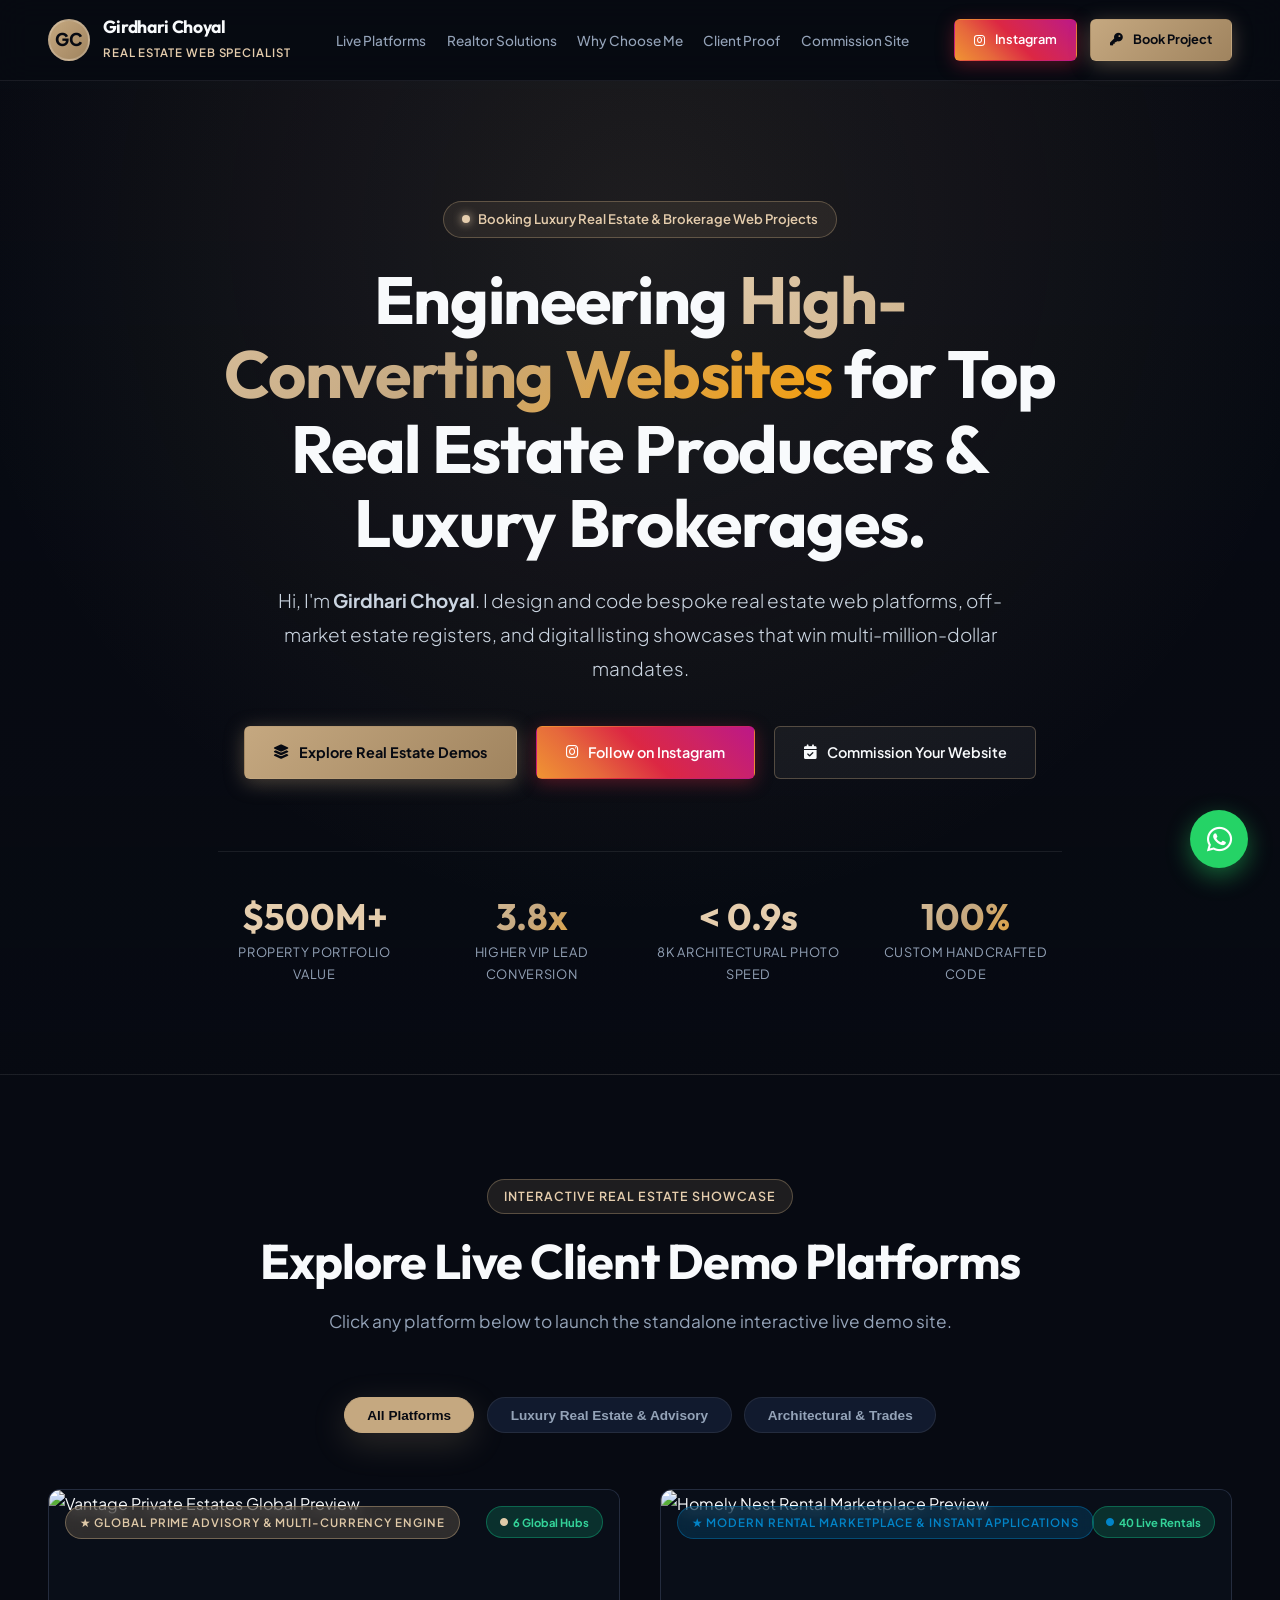
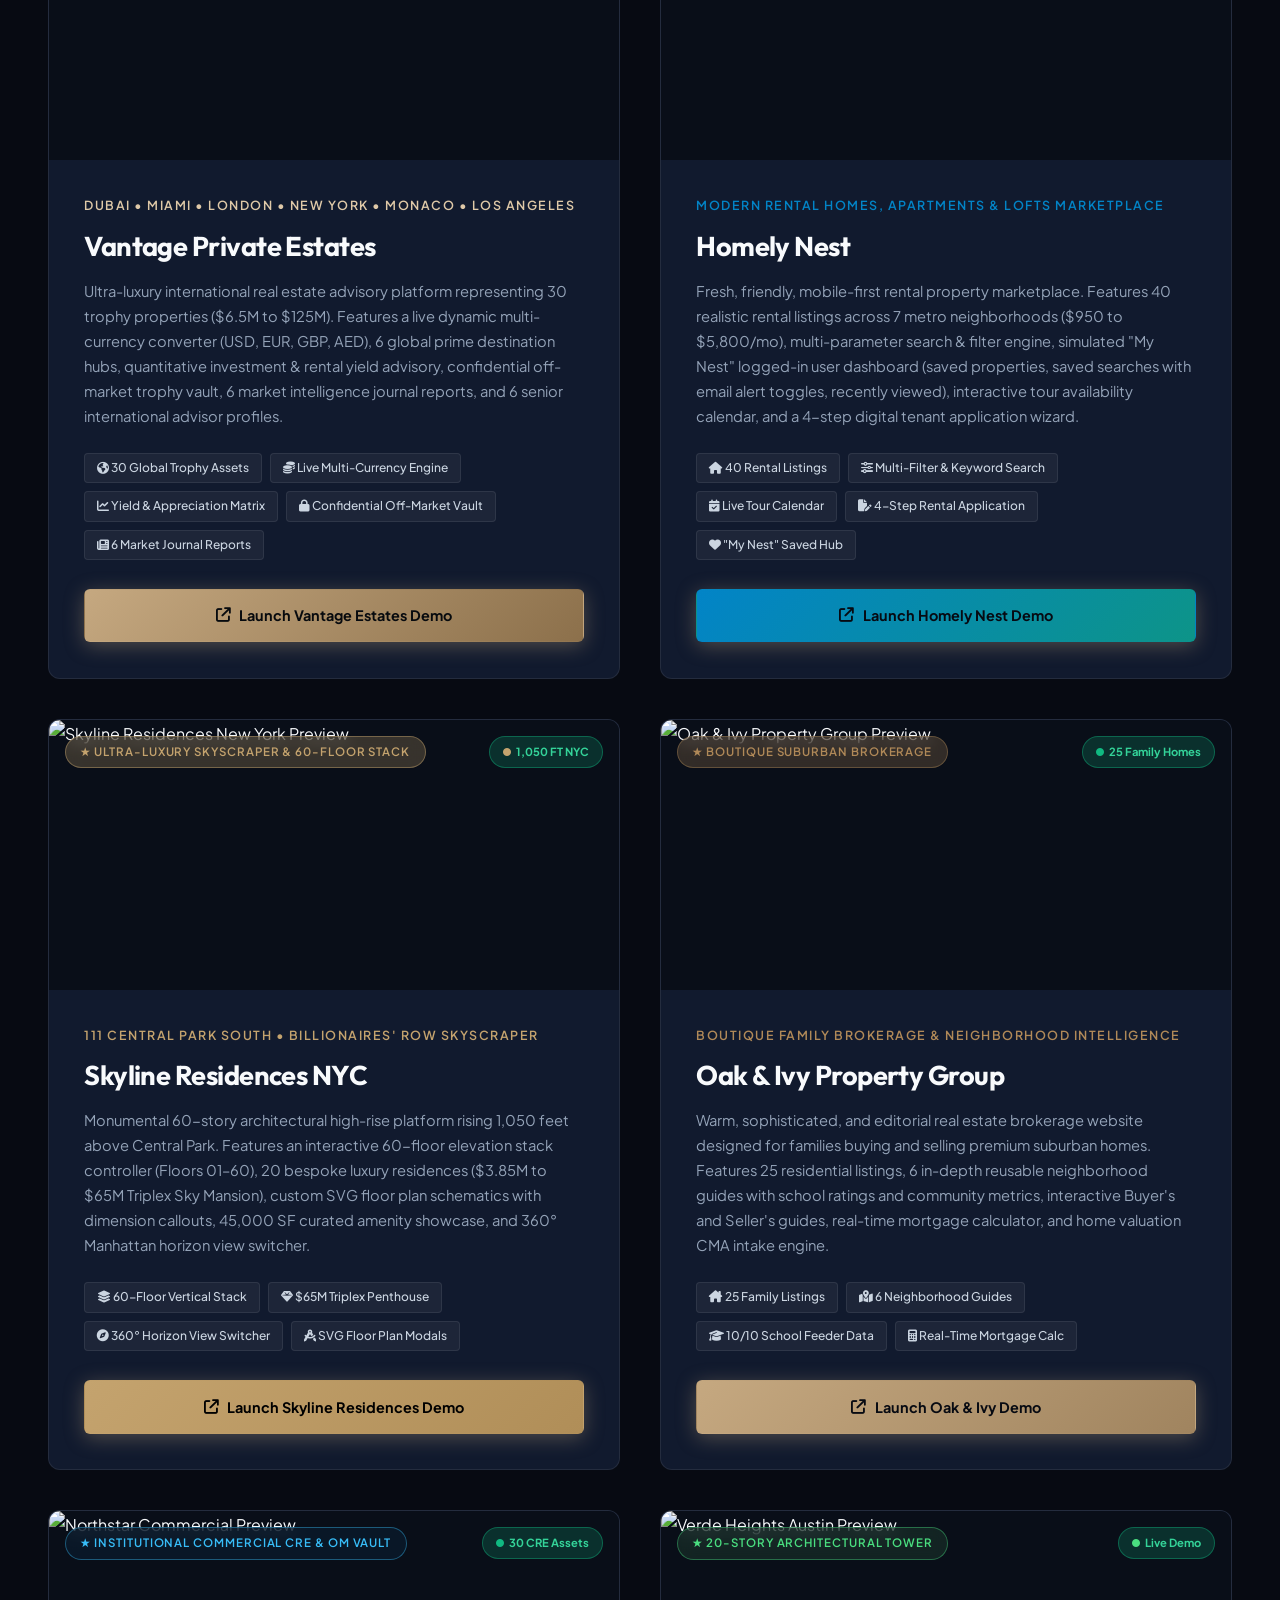
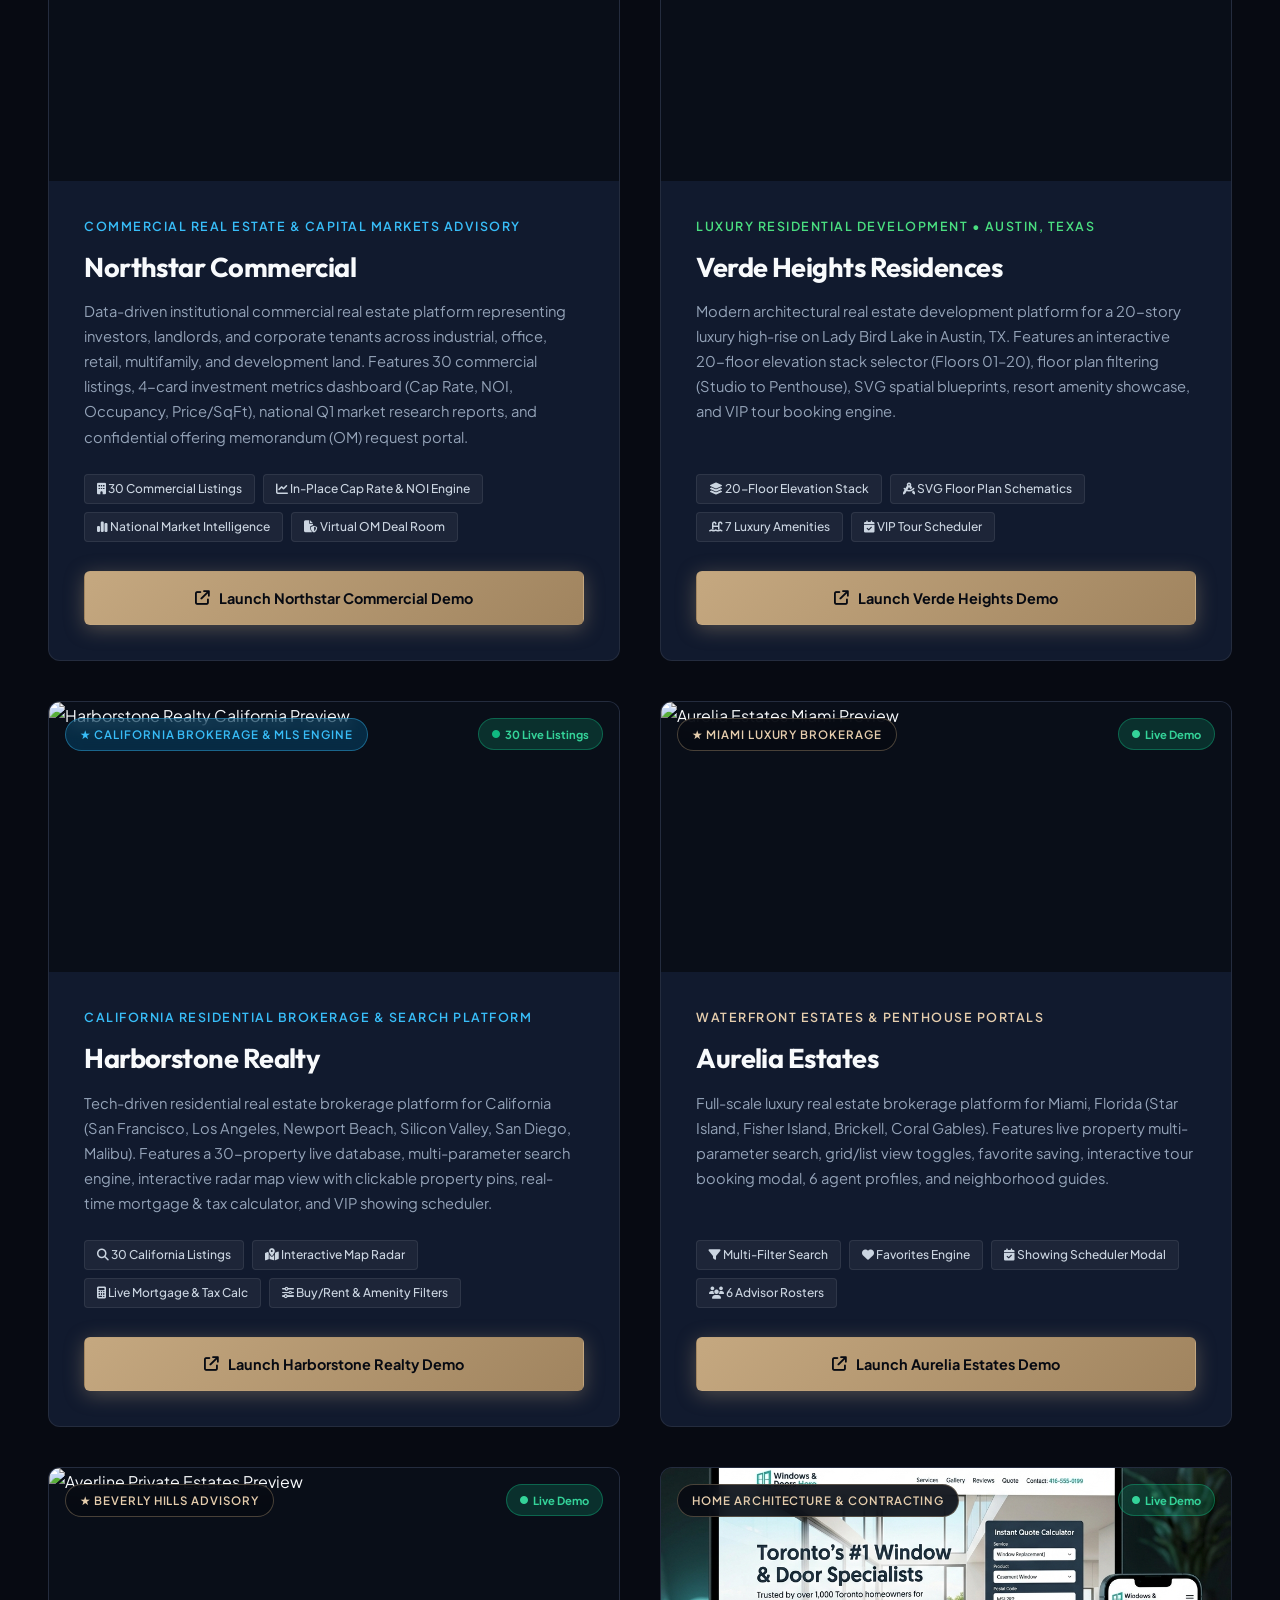
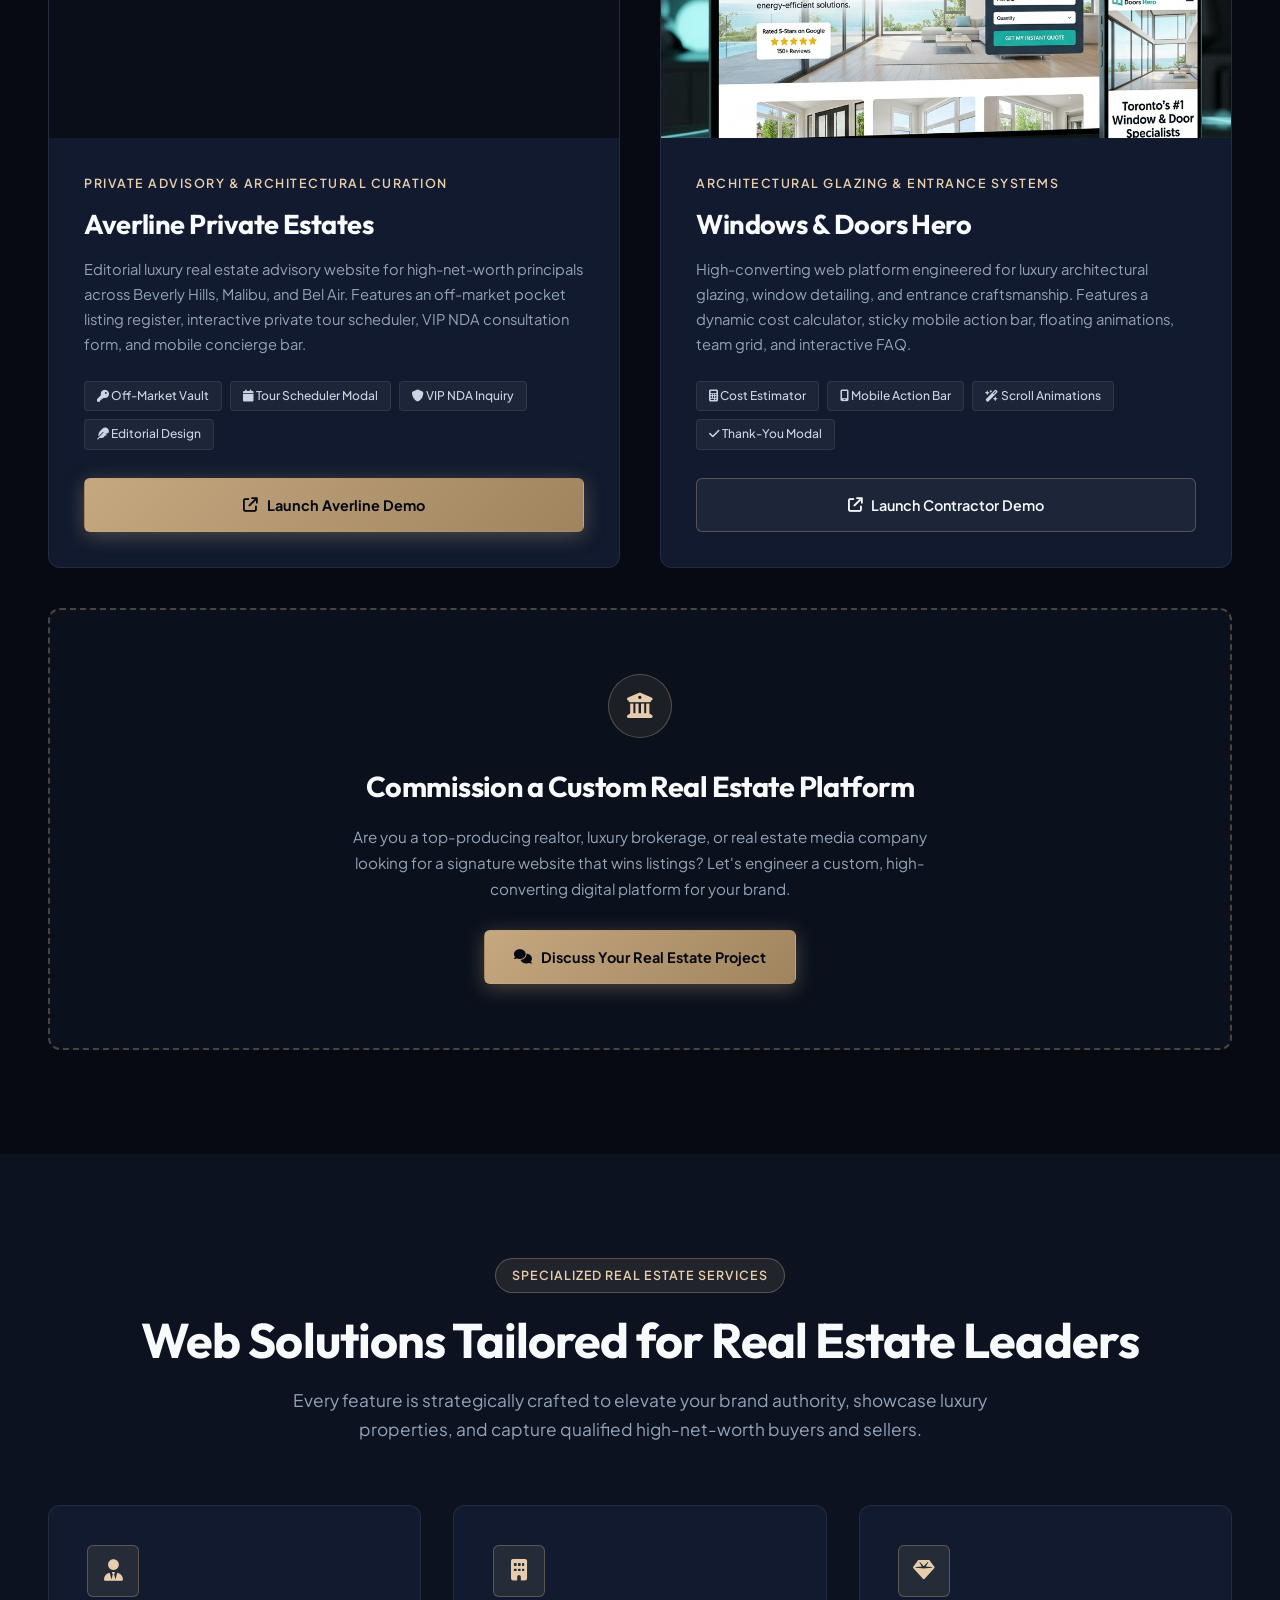
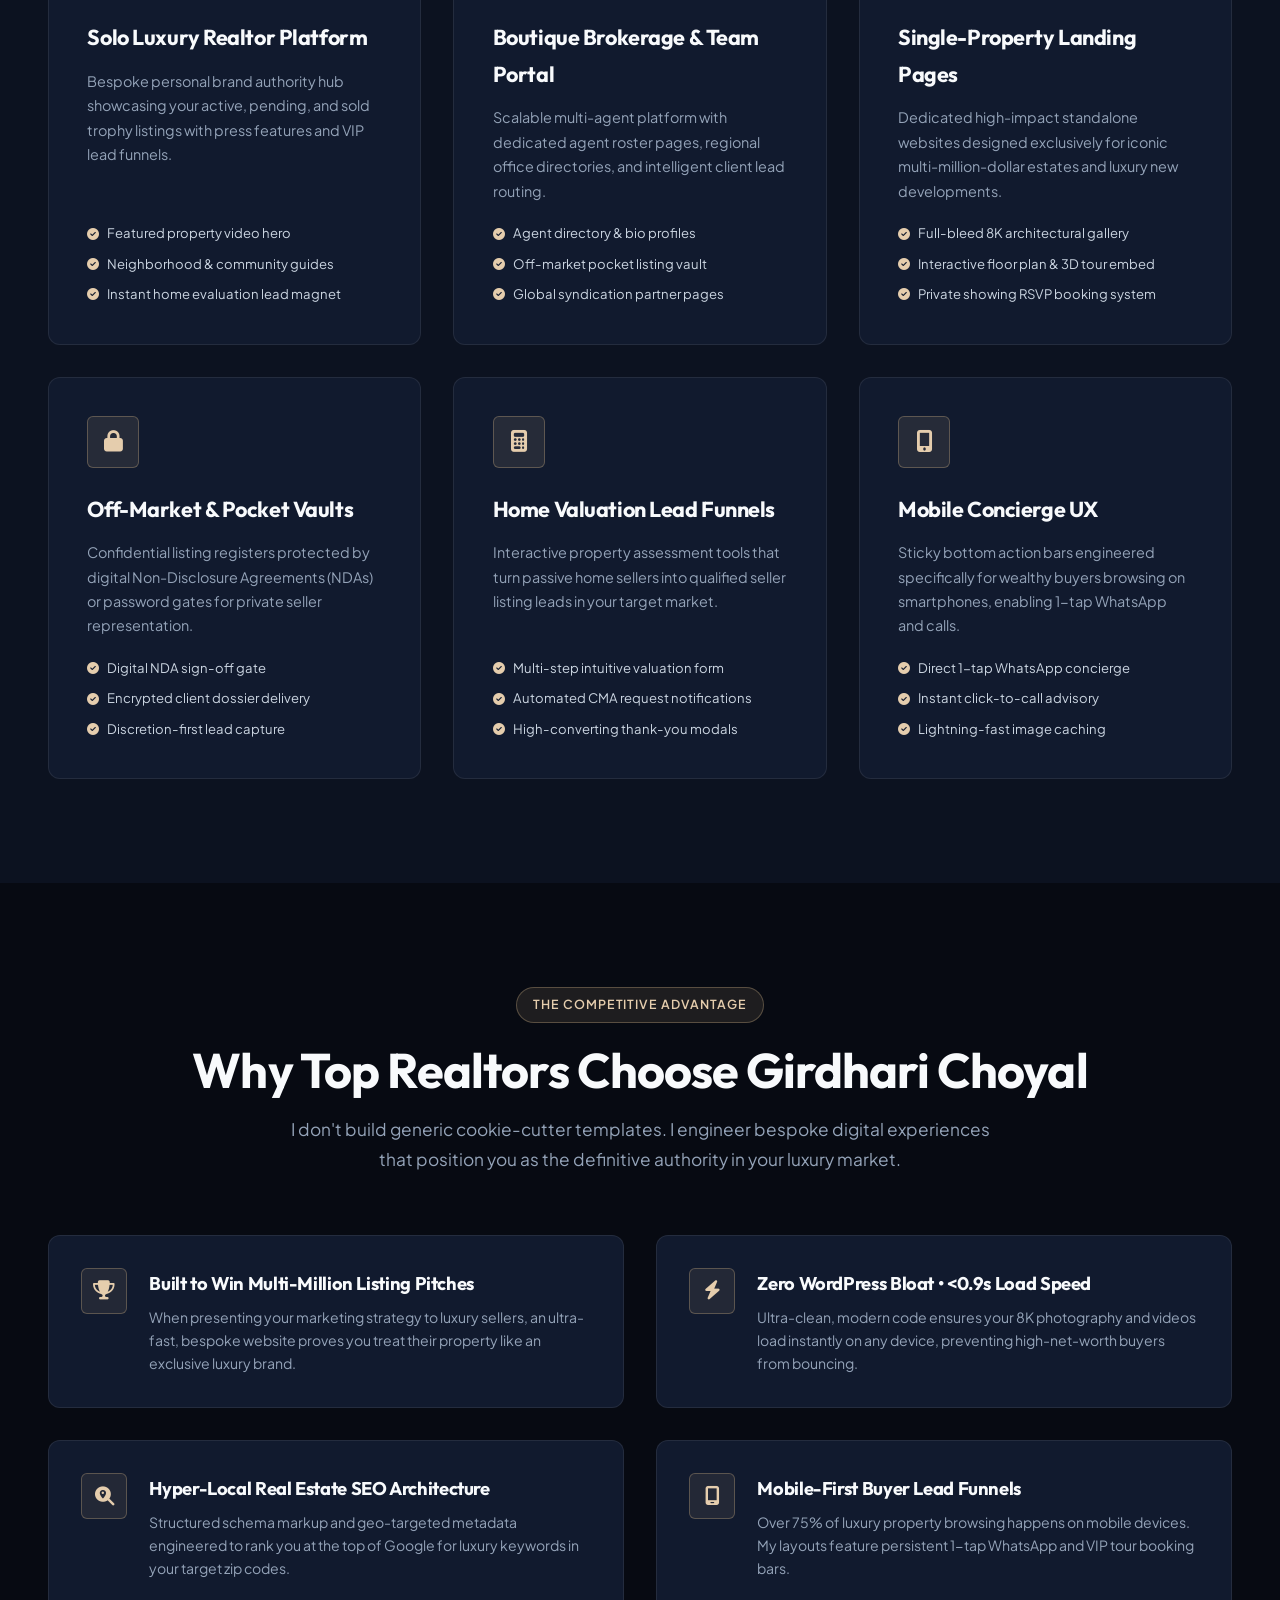
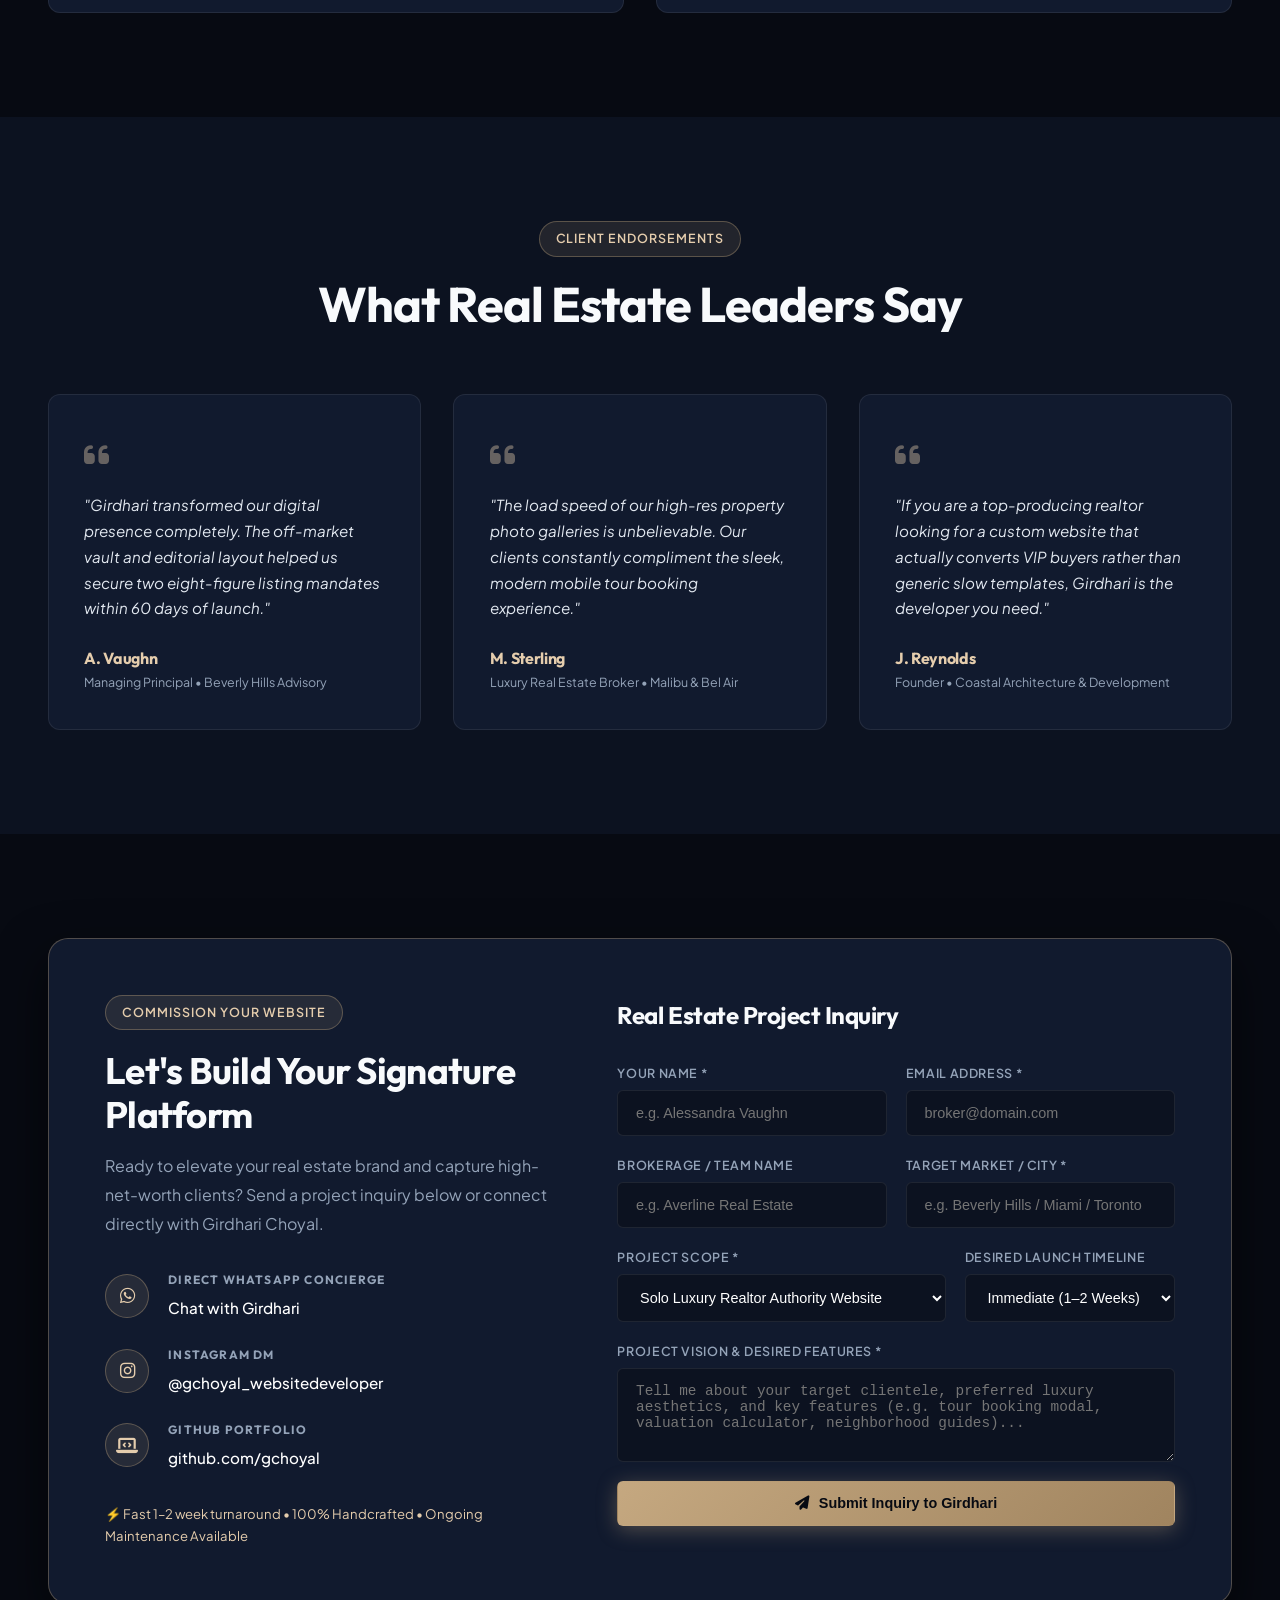
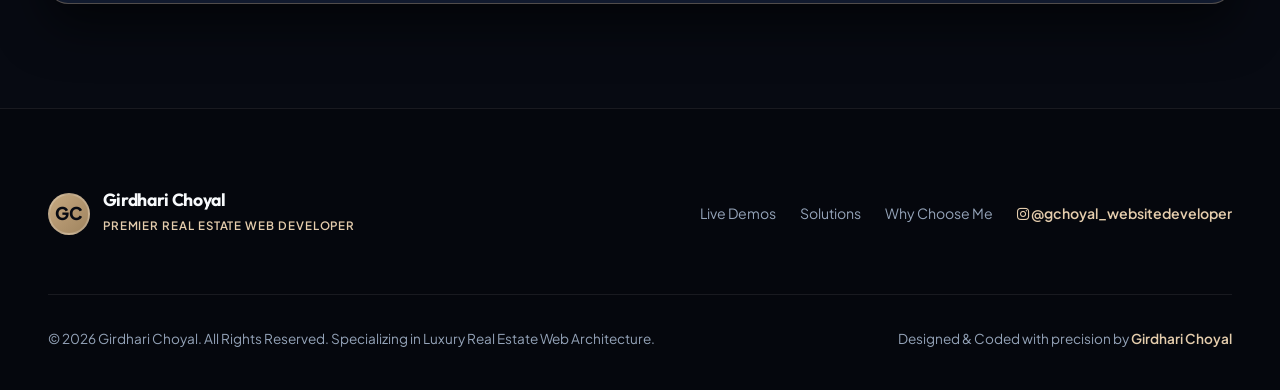
==== commit a49ca847: "ok" ====
--- a/index.html
+++ b/index.html
@@ -3,12 +3,12 @@
 <head>
     <meta charset="UTF-8">
     <meta name="viewport" content="width=device-width, initial-scale=1.0">
-    <title>Girdhari Choyal | Web Developer & Frontend UI/UX Specialist</title>
-    <meta name="description" content="Portfolio of Girdhari Choyal (@gchoyal_websitedeveloper). Crafting bespoke, high-converting client web platforms and interactive digital experiences.">
+    <title>Girdhari Choyal | Real Estate Web Developer & Luxury Property Showcase Specialist</title>
+    <meta name="description" content="Portfolio of Girdhari Choyal (@gchoyal_websitedeveloper). Crafting bespoke, high-converting websites for luxury realtors, top-producing brokers, and architectural real estate advisories.">
     <!-- Google Fonts -->
     <link rel="preconnect" href="https://fonts.googleapis.com">
     <link rel="preconnect" href="https://fonts.gstatic.com" crossorigin>
-    <link href="https://fonts.googleapis.com/css2?family=Outfit:wght@400;500;600;700;800&family=Plus+Jakarta+Sans:wght@300;400;500;600;700&display=swap" rel="stylesheet">
+    <link href="https://fonts.googleapis.com/css2?family=Cormorant+Garamond:ital,wght@0,500;0,600;0,700;1,400&family=Outfit:wght@400;500;600;700;800&family=Plus+Jakarta+Sans:wght@300;400;500;600;700&display=swap" rel="stylesheet">
     <!-- FontAwesome Icons -->
     <link rel="stylesheet" href="https://cdnjs.cloudflare.com/ajax/libs/font-awesome/6.5.1/css/all.min.css">
     <!-- Main CSS -->
@@ -17,7 +17,7 @@
 <body>
 
     <!-- Floating WhatsApp Action -->
-    <a href="https://wa.me/?text=Hi%20Girdhari,%20I%20saw%20your%20portfolio%20and%20would%20like%20to%20discuss%20a%20website%20project" target="_blank" class="floating-whatsapp" aria-label="Direct WhatsApp">
+    <a href="https://wa.me/?text=Hi%20Girdhari,%20I%20am%20a%20realtor/broker%20and%20would%20like%20to%20discuss%20a%20luxury%20real%20estate%20website" target="_blank" class="floating-whatsapp" aria-label="Direct WhatsApp Concierge">
         <i class="fa-brands fa-whatsapp"></i>
     </a>
 
@@ -28,15 +28,16 @@
                 <div class="brand-avatar">GC</div>
                 <div class="brand-meta">
                     <h3>Girdhari Choyal</h3>
-                    <span>@gchoyal_websitedeveloper</span>
+                    <span>Real Estate Web Specialist</span>
                 </div>
             </a>
 
             <nav class="nav-links" id="navLinks">
-                <a href="#projects" class="nav-link">Live Client Demos</a>
-                <a href="#services" class="nav-link">Services & Skills</a>
-                <a href="#about" class="nav-link">About Me</a>
-                <a href="#contact" class="nav-link">Hire / Contact</a>
+                <a href="#projects" class="nav-link">Live Platforms</a>
+                <a href="#solutions" class="nav-link">Realtor Solutions</a>
+                <a href="#why-me" class="nav-link">Why Choose Me</a>
+                <a href="#testimonials" class="nav-link">Client Proof</a>
+                <a href="#contact" class="nav-link">Commission Site</a>
             </nav>
 
             <div class="nav-actions">
@@ -44,7 +45,7 @@
                     <i class="fa-brands fa-instagram"></i> Instagram
                 </a>
                 <a href="#contact" class="btn btn-primary btn-sm">
-                    <i class="fa-solid fa-paper-plane"></i> Let's Talk
+                    <i class="fa-solid fa-key"></i> Book Project
                 </a>
                 <button class="mobile-toggle" id="mobileToggle" aria-label="Toggle navigation">
                     <i class="fa-solid fa-bars"></i>
@@ -58,46 +59,46 @@
         <div class="container hero-content">
             <div class="status-badge">
                 <span class="status-dot"></span>
-                <span>Available for Freelance & Client Projects</span>
+                <span>Booking Luxury Real Estate & Brokerage Web Projects</span>
             </div>
 
             <h1 class="hero-headline">
-                Engineering <span class="text-gradient">High-Converting Websites</span> for Businesses & Modern Brands.
+                Engineering <span class="text-gradient">High-Converting Websites</span> for Top Real Estate Producers & Luxury Brokerages.
             </h1>
 
             <p class="hero-bio">
-                Hi, I'm <strong>Girdhari Choyal</strong>. I design and code ultra-fast, responsive, client-converting web applications. Explore my live interactive sample platforms below.
+                Hi, I'm <strong>Girdhari Choyal</strong>. I design and code bespoke real estate web platforms, off-market estate registers, and digital listing showcases that win multi-million-dollar mandates.
             </p>
 
             <div class="hero-ctas">
                 <a href="#projects" class="btn btn-primary">
-                    <i class="fa-solid fa-layer-group"></i> Explore Live Sample Sites
+                    <i class="fa-solid fa-layer-group"></i> Explore Real Estate Demos
                 </a>
                 <a href="https://www.instagram.com/gchoyal_websitedeveloper/" target="_blank" class="btn btn-instagram">
                     <i class="fa-brands fa-instagram"></i> Follow on Instagram
                 </a>
                 <a href="#contact" class="btn btn-outline">
-                    <i class="fa-solid fa-envelope"></i> Get in Touch
+                    <i class="fa-solid fa-calendar-check"></i> Commission Your Website
                 </a>
             </div>
 
             <!-- Stats Bar -->
             <div class="hero-stats">
                 <div class="hero-stat-item">
-                    <div class="stat-value text-teal">100%</div>
-                    <div class="stat-title">Handcrafted Clean Code</div>
+                    <div class="stat-value text-gold">$500M+</div>
+                    <div class="stat-title">Property Portfolio Value</div>
                 </div>
                 <div class="hero-stat-item">
-                    <div class="stat-value text-gradient">&lt; 1.0s</div>
-                    <div class="stat-title">Lightning Load Speed</div>
+                    <div class="stat-value text-gradient">3.8x</div>
+                    <div class="stat-title">Higher VIP Lead Conversion</div>
                 </div>
                 <div class="hero-stat-item">
-                    <div class="stat-value" style="color: var(--accent-gold);">Mobile 1st</div>
-                    <div class="stat-title">Pixel-Perfect Responsive</div>
+                    <div class="stat-value text-gold">&lt; 0.9s</div>
+                    <div class="stat-title">8K Architectural Photo Speed</div>
                 </div>
                 <div class="hero-stat-item">
-                    <div class="stat-value text-teal">ROI Driven</div>
-                    <div class="stat-title">Conversion Architecture</div>
+                    <div class="stat-value text-gradient">100%</div>
+                    <div class="stat-title">Custom Handcrafted Code</div>
                 </div>
             </div>
         </div>
@@ -107,62 +108,253 @@
     <section class="section" id="projects">
         <div class="container">
             <div class="section-header text-center">
-                <span class="badge-pill">Interactive Portfolio Register</span>
-                <h2 class="section-title">Explore Live Client Demo Websites</h2>
+                <span class="badge-pill">Interactive Real Estate Showcase</span>
+                <h2 class="section-title">Explore Live Client Demo Platforms</h2>
                 <p class="section-subtitle">
-                    Select any project card below to launch its full standalone interactive demo website.
+                    Click any platform below to launch the standalone interactive live demo site.
                 </p>
             </div>
 
             <!-- Category Filter Tabs -->
             <div class="filter-tabs">
-                <button class="filter-tab active" data-filter="all">All Sample Sites</button>
-                <button class="filter-tab" data-filter="home-services">Home Services & Trades</button>
-                <button class="filter-tab" data-filter="real-estate">Luxury Real Estate</button>
+                <button class="filter-tab active" data-filter="all">All Platforms</button>
+                <button class="filter-tab" data-filter="real-estate">Luxury Real Estate & Advisory</button>
+                <button class="filter-tab" data-filter="home-services">Architectural & Trades</button>
             </div>
 
             <!-- Projects Showcase Grid -->
             <div class="projects-grid">
 
-                <!-- Project Box 1: Windows & Doors Hero -->
-                <div class="project-card" data-category="home-services">
-                    <div class="project-thumb-wrap">
-                        <img src="windows-doors-hero/assets/windows-doors-hero-mockup.jpg" alt="Windows & Doors Hero Preview" class="project-thumb">
-                        <span class="project-badge-top">Home Services & Contracting</span>
+                <!-- Project Box: Vantage Private Estates (Ultra-Luxury Global Advisory & Multi-Currency Converter) -->
+                <div class="project-card" data-category="real-estate">
+                    <div class="project-thumb-wrap">
+                        <img src="https://images.unsplash.com/photo-1512917774080-9991f1c4c750?auto=format&fit=crop&w=800&q=80" alt="Vantage Private Estates Global Preview" class="project-thumb">
+                        <span class="project-badge-top" style="color: #dfc9a8; background: rgba(197, 168, 128, 0.2); border-color: rgba(197, 168, 128, 0.45);">★ Global Prime Advisory & Multi-Currency Engine</span>
+                        <span class="project-status"><i class="fa-solid fa-circle" style="font-size: 0.5rem; color: #dfc9a8;"></i> 6 Global Hubs</span>
+                    </div>
+                    <div class="project-body">
+                        <span class="project-category" style="color: #dfc9a8;">Dubai • Miami • London • New York • Monaco • Los Angeles</span>
+                        <h3 class="project-title">Vantage Private Estates</h3>
+                        <p class="project-desc">
+                            Ultra-luxury international real estate advisory platform representing 30 trophy properties ($6.5M to $125M). Features a live dynamic multi-currency converter (USD, EUR, GBP, AED), 6 global prime destination hubs, quantitative investment & rental yield advisory, confidential off-market trophy vault, 6 market intelligence journal reports, and 6 senior international advisor profiles.
+                        </p>
+                        <div class="project-tags">
+                            <span class="tag-item"><i class="fa-solid fa-earth-americas"></i> 30 Global Trophy Assets</span>
+                            <span class="tag-item"><i class="fa-solid fa-coins"></i> Live Multi-Currency Engine</span>
+                            <span class="tag-item"><i class="fa-solid fa-chart-line"></i> Yield & Appreciation Matrix</span>
+                            <span class="tag-item"><i class="fa-solid fa-lock"></i> Confidential Off-Market Vault</span>
+                            <span class="tag-item"><i class="fa-solid fa-newspaper"></i> 6 Market Journal Reports</span>
+                        </div>
+                        <div class="project-actions">
+                            <a href="./vantage-estates/" class="btn btn-primary" style="flex-grow: 1; background: linear-gradient(135deg, #c5a880 0%, #8c704b 100%); color: #070a0e; font-weight: 700;">
+                                <i class="fa-solid fa-arrow-up-right-from-square"></i> Launch Vantage Estates Demo
+                            </a>
+                        </div>
+                    </div>
+                </div>
+
+                <!-- Project Box: Homely Nest (Modern Rental Property Marketplace & 40-Listing Search) -->
+                <div class="project-card" data-category="real-estate">
+                    <div class="project-thumb-wrap">
+                        <img src="https://images.unsplash.com/photo-1545324418-cc1a3fa10c00?auto=format&fit=crop&w=800&q=80" alt="Homely Nest Rental Marketplace Preview" class="project-thumb">
+                        <span class="project-badge-top" style="color: #0284c7; background: rgba(2, 132, 199, 0.2); border-color: rgba(2, 132, 199, 0.4);">★ Modern Rental Marketplace & Instant Applications</span>
+                        <span class="project-status"><i class="fa-solid fa-circle" style="font-size: 0.5rem; color: #0284c7;"></i> 40 Live Rentals</span>
+                    </div>
+                    <div class="project-body">
+                        <span class="project-category" style="color: #0284c7;">Modern Rental Homes, Apartments & Lofts Marketplace</span>
+                        <h3 class="project-title">Homely Nest</h3>
+                        <p class="project-desc">
+                            Fresh, friendly, mobile-first rental property marketplace. Features 40 realistic rental listings across 7 metro neighborhoods ($950 to $5,800/mo), multi-parameter search & filter engine, simulated "My Nest" logged-in user dashboard (saved properties, saved searches with email alert toggles, recently viewed), interactive tour availability calendar, and a 4-step digital tenant application wizard.
+                        </p>
+                        <div class="project-tags">
+                            <span class="tag-item"><i class="fa-solid fa-house"></i> 40 Rental Listings</span>
+                            <span class="tag-item"><i class="fa-solid fa-sliders"></i> Multi-Filter & Keyword Search</span>
+                            <span class="tag-item"><i class="fa-solid fa-calendar-check"></i> Live Tour Calendar</span>
+                            <span class="tag-item"><i class="fa-solid fa-file-pen"></i> 4-Step Rental Application</span>
+                            <span class="tag-item"><i class="fa-solid fa-heart"></i> "My Nest" Saved Hub</span>
+                        </div>
+                        <div class="project-actions">
+                            <a href="./homely-nest/" class="btn btn-primary" style="flex-grow: 1; background: linear-gradient(135deg, #0284c7 0%, #0d9488 100%); font-weight: 700;">
+                                <i class="fa-solid fa-arrow-up-right-from-square"></i> Launch Homely Nest Demo
+                            </a>
+                        </div>
+                    </div>
+                </div>
+
+                <!-- Project Box: Skyline Residences NYC (Ultra-Luxury Skyscraper & 60-Floor Elevation Stack) -->
+                <div class="project-card" data-category="real-estate">
+                    <div class="project-thumb-wrap">
+                        <img src="https://images.unsplash.com/photo-1534430480872-3498386e7856?auto=format&fit=crop&w=800&q=80" alt="Skyline Residences New York Preview" class="project-thumb">
+                        <span class="project-badge-top" style="color: #c4a36e; background: rgba(196, 163, 110, 0.25); border-color: rgba(196, 163, 110, 0.45);">★ Ultra-Luxury Skyscraper & 60-Floor Stack</span>
+                        <span class="project-status"><i class="fa-solid fa-circle" style="font-size: 0.5rem; color: #c4a36e;"></i> 1,050 FT NYC</span>
+                    </div>
+                    <div class="project-body">
+                        <span class="project-category" style="color: #c4a36e;">111 Central Park South • Billionaires' Row Skyscraper</span>
+                        <h3 class="project-title">Skyline Residences NYC</h3>
+                        <p class="project-desc">
+                            Monumental 60-story architectural high-rise platform rising 1,050 feet above Central Park. Features an interactive 60-floor elevation stack controller (Floors 01–60), 20 bespoke luxury residences ($3.85M to $65M Triplex Sky Mansion), custom SVG floor plan schematics with dimension callouts, 45,000 SF curated amenity showcase, and 360° Manhattan horizon view switcher.
+                        </p>
+                        <div class="project-tags">
+                            <span class="tag-item"><i class="fa-solid fa-layer-group"></i> 60-Floor Vertical Stack</span>
+                            <span class="tag-item"><i class="fa-solid fa-gem"></i> $65M Triplex Penthouse</span>
+                            <span class="tag-item"><i class="fa-solid fa-compass"></i> 360° Horizon View Switcher</span>
+                            <span class="tag-item"><i class="fa-solid fa-compass-drafting"></i> SVG Floor Plan Modals</span>
+                        </div>
+                        <div class="project-actions">
+                            <a href="./skyline-residences/" class="btn btn-primary" style="flex-grow: 1; background: linear-gradient(135deg, #c4a36e 0%, #b08e58 100%); color: #000; font-weight: 700;">
+                                <i class="fa-solid fa-arrow-up-right-from-square"></i> Launch Skyline Residences Demo
+                            </a>
+                        </div>
+                    </div>
+                </div>
+
+                <!-- Project Box 1: Oak & Ivy Property Group (Suburban Family Homes & Neighborhood Guides) -->
+                <div class="project-card" data-category="real-estate">
+                    <div class="project-thumb-wrap">
+                        <img src="https://images.unsplash.com/photo-1600596542815-ffad4c1539a9?auto=format&fit=crop&w=800&q=80" alt="Oak & Ivy Property Group Preview" class="project-thumb">
+                        <span class="project-badge-top" style="color: #b08958; background: rgba(176, 137, 88, 0.25); border-color: rgba(176, 137, 88, 0.4);">★ Boutique Suburban Brokerage</span>
+                        <span class="project-status"><i class="fa-solid fa-circle" style="font-size: 0.5rem; color: #10b981;"></i> 25 Family Homes</span>
+                    </div>
+                    <div class="project-body">
+                        <span class="project-category" style="color: #b08958;">Boutique Family Brokerage & Neighborhood Intelligence</span>
+                        <h3 class="project-title">Oak & Ivy Property Group</h3>
+                        <p class="project-desc">
+                            Warm, sophisticated, and editorial real estate brokerage website designed for families buying and selling premium suburban homes. Features 25 residential listings, 6 in-depth reusable neighborhood guides with school ratings and community metrics, interactive Buyer's and Seller's guides, real-time mortgage calculator, and home valuation CMA intake engine.
+                        </p>
+                        <div class="project-tags">
+                            <span class="tag-item"><i class="fa-solid fa-house-chimney"></i> 25 Family Listings</span>
+                            <span class="tag-item"><i class="fa-solid fa-map-location-dot"></i> 6 Neighborhood Guides</span>
+                            <span class="tag-item"><i class="fa-solid fa-graduation-cap"></i> 10/10 School Feeder Data</span>
+                            <span class="tag-item"><i class="fa-solid fa-calculator"></i> Real-Time Mortgage Calc</span>
+                        </div>
+                        <div class="project-actions">
+                            <a href="./oak-and-ivy/" class="btn btn-primary" style="flex-grow: 1;">
+                                <i class="fa-solid fa-arrow-up-right-from-square"></i> Launch Oak & Ivy Demo
+                            </a>
+                        </div>
+                    </div>
+                </div>
+
+                <!-- Project Box 2: Northstar Commercial Real Estate & Capital Markets -->
+                <div class="project-card" data-category="real-estate">
+                    <div class="project-thumb-wrap">
+                        <img src="https://images.unsplash.com/photo-1486406146926-c627a92ad1ab?auto=format&fit=crop&w=800&q=80" alt="Northstar Commercial Preview" class="project-thumb">
+                        <span class="project-badge-top" style="color: #38bdf8; background: rgba(11, 30, 51, 0.6); border-color: rgba(56, 189, 248, 0.4);">★ Institutional Commercial CRE & OM Vault</span>
+                        <span class="project-status"><i class="fa-solid fa-circle" style="font-size: 0.5rem; color: #10b981;"></i> 30 CRE Assets</span>
+                    </div>
+                    <div class="project-body">
+                        <span class="project-category" style="color: #38bdf8;">Commercial Real Estate & Capital Markets Advisory</span>
+                        <h3 class="project-title">Northstar Commercial</h3>
+                        <p class="project-desc">
+                            Data-driven institutional commercial real estate platform representing investors, landlords, and corporate tenants across industrial, office, retail, multifamily, and development land. Features 30 commercial listings, 4-card investment metrics dashboard (Cap Rate, NOI, Occupancy, Price/SqFt), national Q1 market research reports, and confidential offering memorandum (OM) request portal.
+                        </p>
+                        <div class="project-tags">
+                            <span class="tag-item"><i class="fa-solid fa-building"></i> 30 Commercial Listings</span>
+                            <span class="tag-item"><i class="fa-solid fa-chart-line"></i> In-Place Cap Rate & NOI Engine</span>
+                            <span class="tag-item"><i class="fa-solid fa-chart-simple"></i> National Market Intelligence</span>
+                            <span class="tag-item"><i class="fa-solid fa-file-shield"></i> Virtual OM Deal Room</span>
+                        </div>
+                        <div class="project-actions">
+                            <a href="./northstar-commercial/" class="btn btn-primary" style="flex-grow: 1;">
+                                <i class="fa-solid fa-arrow-up-right-from-square"></i> Launch Northstar Commercial Demo
+                            </a>
+                        </div>
+                    </div>
+                </div>
+
+                <!-- Project Box 2: Verde Heights (Austin Luxury Residences & 20-Floor Elevation) -->
+                <div class="project-card" data-category="real-estate">
+                    <div class="project-thumb-wrap">
+                        <img src="https://images.unsplash.com/photo-1545324418-cc1a3fa10c00?auto=format&fit=crop&w=800&q=80" alt="Verde Heights Austin Preview" class="project-thumb">
+                        <span class="project-badge-top" style="color: #4ade80; background: rgba(35, 72, 54, 0.4); border-color: rgba(74, 222, 128, 0.4);">★ 20-Story Architectural Tower</span>
+                        <span class="project-status"><i class="fa-solid fa-circle" style="font-size: 0.5rem; color: #4ade80;"></i> Live Demo</span>
+                    </div>
+                    <div class="project-body">
+                        <span class="project-category" style="color: #4ade80;">Luxury Residential Development • Austin, Texas</span>
+                        <h3 class="project-title">Verde Heights Residences</h3>
+                        <p class="project-desc">
+                            Modern architectural real estate development platform for a 20-story luxury high-rise on Lady Bird Lake in Austin, TX. Features an interactive 20-floor elevation stack selector (Floors 01–20), floor plan filtering (Studio to Penthouse), SVG spatial blueprints, resort amenity showcase, and VIP tour booking engine.
+                        </p>
+                        <div class="project-tags">
+                            <span class="tag-item"><i class="fa-solid fa-layer-group"></i> 20-Floor Elevation Stack</span>
+                            <span class="tag-item"><i class="fa-solid fa-compass-drafting"></i> SVG Floor Plan Schematics</span>
+                            <span class="tag-item"><i class="fa-solid fa-water-ladder"></i> 7 Luxury Amenities</span>
+                            <span class="tag-item"><i class="fa-solid fa-calendar-check"></i> VIP Tour Scheduler</span>
+                        </div>
+                        <div class="project-actions">
+                            <a href="./verde-heights/" class="btn btn-primary" style="flex-grow: 1;">
+                                <i class="fa-solid fa-arrow-up-right-from-square"></i> Launch Verde Heights Demo
+                            </a>
+                        </div>
+                    </div>
+                </div>
+
+                <!-- Project Box 2: Harborstone Realty (California Advanced Search & Mortgage Portal) -->
+                <div class="project-card" data-category="real-estate">
+                    <div class="project-thumb-wrap">
+                        <img src="https://images.unsplash.com/photo-1600596542815-ffad4c1539a9?auto=format&fit=crop&w=800&q=80" alt="Harborstone Realty California Preview" class="project-thumb">
+                        <span class="project-badge-top" style="color: #38bdf8; background: rgba(2, 132, 199, 0.25); border-color: rgba(56, 189, 248, 0.4);">★ California Brokerage & MLS Engine</span>
+                        <span class="project-status"><i class="fa-solid fa-circle" style="font-size: 0.5rem; color: #10b981;"></i> 30 Live Listings</span>
+                    </div>
+                    <div class="project-body">
+                        <span class="project-category" style="color: #38bdf8;">California Residential Brokerage & Search Platform</span>
+                        <h3 class="project-title">Harborstone Realty</h3>
+                        <p class="project-desc">
+                            Tech-driven residential real estate brokerage platform for California (San Francisco, Los Angeles, Newport Beach, Silicon Valley, San Diego, Malibu). Features a 30-property live database, multi-parameter search engine, interactive radar map view with clickable property pins, real-time mortgage & tax calculator, and VIP showing scheduler.
+                        </p>
+                        <div class="project-tags">
+                            <span class="tag-item"><i class="fa-solid fa-magnifying-glass"></i> 30 California Listings</span>
+                            <span class="tag-item"><i class="fa-solid fa-map-location-dot"></i> Interactive Map Radar</span>
+                            <span class="tag-item"><i class="fa-solid fa-calculator"></i> Live Mortgage & Tax Calc</span>
+                            <span class="tag-item"><i class="fa-solid fa-sliders"></i> Buy/Rent & Amenity Filters</span>
+                        </div>
+                        <div class="project-actions">
+                            <a href="./harborstone-realty/" class="btn btn-primary" style="flex-grow: 1;">
+                                <i class="fa-solid fa-arrow-up-right-from-square"></i> Launch Harborstone Realty Demo
+                            </a>
+                        </div>
+                    </div>
+                </div>
+
+                <!-- Project Box 2: Aurelia Estates (Miami Luxury Brokerage) -->
+                <div class="project-card" data-category="real-estate">
+                    <div class="project-thumb-wrap">
+                        <img src="https://images.unsplash.com/photo-1512917774080-9991f1c4c750?auto=format&fit=crop&w=800&q=80" alt="Aurelia Estates Miami Preview" class="project-thumb">
+                        <span class="project-badge-top" style="color: var(--primary-light);">★ Miami Luxury Brokerage</span>
                         <span class="project-status"><i class="fa-solid fa-circle" style="font-size: 0.5rem;"></i> Live Demo</span>
                     </div>
                     <div class="project-body">
-                        <span class="project-category">Architectural Glazing & Exterior Care</span>
-                        <h3 class="project-title">Windows & Doors Hero</h3>
-                        <p class="project-desc">
-                            High-converting web platform engineered for luxury window detailing and entrance systems. Features a dynamic cost calculator, sticky mobile action bar, floating squeegee animations, 4-step process, team grid, and interactive FAQ.
-                        </p>
-                        <div class="project-tags">
-                            <span class="tag-item"><i class="fa-solid fa-calculator"></i> Cost Estimator</span>
-                            <span class="tag-item"><i class="fa-solid fa-mobile-screen"></i> Mobile Action Bar</span>
-                            <span class="tag-item"><i class="fa-solid fa-sparkles"></i> Scroll Animations</span>
-                            <span class="tag-item"><i class="fa-solid fa-check"></i> Thank-You Modal</span>
-                        </div>
-                        <div class="project-actions">
-                            <a href="./windows-doors-hero/" class="btn btn-primary" style="flex-grow: 1;">
-                                <i class="fa-solid fa-arrow-up-right-from-square"></i> Open Live Site Demo
-                            </a>
-                        </div>
-                    </div>
-                </div>
-
-                <!-- Project Box 2: Averline Private Estates -->
+                        <span class="project-category" style="color: var(--primary-light);">Waterfront Estates & Penthouse Portals</span>
+                        <h3 class="project-title">Aurelia Estates</h3>
+                        <p class="project-desc">
+                            Full-scale luxury real estate brokerage platform for Miami, Florida (Star Island, Fisher Island, Brickell, Coral Gables). Features live property multi-parameter search, grid/list view toggles, favorite saving, interactive tour booking modal, 6 agent profiles, and neighborhood guides.
+                        </p>
+                        <div class="project-tags">
+                            <span class="tag-item"><i class="fa-solid fa-filter"></i> Multi-Filter Search</span>
+                            <span class="tag-item"><i class="fa-solid fa-heart"></i> Favorites Engine</span>
+                            <span class="tag-item"><i class="fa-solid fa-calendar-check"></i> Showing Scheduler Modal</span>
+                            <span class="tag-item"><i class="fa-solid fa-users"></i> 6 Advisor Rosters</span>
+                        </div>
+                        <div class="project-actions">
+                            <a href="./aurelia-estates/" class="btn btn-primary" style="flex-grow: 1;">
+                                <i class="fa-solid fa-arrow-up-right-from-square"></i> Launch Aurelia Estates Demo
+                            </a>
+                        </div>
+                    </div>
+                </div>
+
+                <!-- Project Box 2: Averline Private Estates (Flagship Real Estate) -->
                 <div class="project-card" data-category="real-estate">
                     <div class="project-thumb-wrap">
                         <img src="https://images.unsplash.com/photo-1600585154340-be6161a56a0c?auto=format&fit=crop&w=800&q=80" alt="Averline Private Estates Preview" class="project-thumb">
-                        <span class="project-badge-top" style="color: var(--accent-gold);">Ultra-Luxury Real Estate</span>
+                        <span class="project-badge-top" style="color: var(--primary-light);">★ Beverly Hills Advisory</span>
                         <span class="project-status"><i class="fa-solid fa-circle" style="font-size: 0.5rem;"></i> Live Demo</span>
                     </div>
                     <div class="project-body">
-                        <span class="project-category" style="color: var(--accent-gold);">Private Advisory & Architectural Curation</span>
+                        <span class="project-category" style="color: var(--primary-light);">Private Advisory & Architectural Curation</span>
                         <h3 class="project-title">Averline Private Estates</h3>
                         <p class="project-desc">
-                            Editorial luxury real estate advisory website for high-net-worth principals across Beverly Hills and Malibu. Features a curated property register with interactive showing booking modals, off-market registry, and VIP NDA inquiries.
+                            Editorial luxury real estate advisory website for high-net-worth principals across Beverly Hills, Malibu, and Bel Air. Features an off-market pocket listing register, interactive private tour scheduler, VIP NDA consultation form, and mobile concierge bar.
                         </p>
                         <div class="project-tags">
                             <span class="tag-item"><i class="fa-solid fa-key"></i> Off-Market Vault</span>
@@ -171,24 +363,51 @@
                             <span class="tag-item"><i class="fa-solid fa-feather"></i> Editorial Design</span>
                         </div>
                         <div class="project-actions">
-                            <a href="./estate-whisperer/" class="btn btn-primary" style="flex-grow: 1; background: linear-gradient(135deg, #c5a880 0%, #a0845f 100%); color: #0b0c0e;">
-                                <i class="fa-solid fa-arrow-up-right-from-square"></i> Open Live Site Demo
-                            </a>
-                        </div>
-                    </div>
-                </div>
-
-                <!-- Project Box 3: Future Slot Extensibility -->
+                            <a href="./estate-whisperer/" class="btn btn-primary" style="flex-grow: 1;">
+                                <i class="fa-solid fa-arrow-up-right-from-square"></i> Launch Averline Demo
+                            </a>
+                        </div>
+                    </div>
+                </div>
+
+                <!-- Project Box 3: Windows & Doors Hero -->
+                <div class="project-card" data-category="home-services">
+                    <div class="project-thumb-wrap">
+                        <img src="windows-doors-hero/assets/windows-doors-hero-mockup.jpg" alt="Windows & Doors Hero Preview" class="project-thumb">
+                        <span class="project-badge-top">Home Architecture & Contracting</span>
+                        <span class="project-status"><i class="fa-solid fa-circle" style="font-size: 0.5rem;"></i> Live Demo</span>
+                    </div>
+                    <div class="project-body">
+                        <span class="project-category">Architectural Glazing & Entrance Systems</span>
+                        <h3 class="project-title">Windows & Doors Hero</h3>
+                        <p class="project-desc">
+                            High-converting web platform engineered for luxury architectural glazing, window detailing, and entrance craftsmanship. Features a dynamic cost calculator, sticky mobile action bar, floating animations, team grid, and interactive FAQ.
+                        </p>
+                        <div class="project-tags">
+                            <span class="tag-item"><i class="fa-solid fa-calculator"></i> Cost Estimator</span>
+                            <span class="tag-item"><i class="fa-solid fa-mobile-screen"></i> Mobile Action Bar</span>
+                            <span class="tag-item"><i class="fa-solid fa-wand-magic-sparkles"></i> Scroll Animations</span>
+                            <span class="tag-item"><i class="fa-solid fa-check"></i> Thank-You Modal</span>
+                        </div>
+                        <div class="project-actions">
+                            <a href="./windows-doors-hero/" class="btn btn-outline" style="flex-grow: 1;">
+                                <i class="fa-solid fa-arrow-up-right-from-square"></i> Launch Contractor Demo
+                            </a>
+                        </div>
+                    </div>
+                </div>
+
+                <!-- Project Box 3: Custom Realtor / Brokerage Build Slot -->
                 <div class="project-card card-coming-soon">
                     <div class="coming-soon-icon">
-                        <i class="fa-solid fa-plus"></i>
-                    </div>
-                    <h3 style="font-size: 1.8rem; margin-bottom: 0.8rem;">Your Custom Website Could Be Here</h3>
-                    <p style="color: var(--text-muted); max-width: 580px; margin: 0 auto 1.8rem; font-size: 0.95rem;">
-                        Are you looking for a bespoke, fast-loading, client-converting website for your brand or business? Let's build something exceptional together.
+                        <i class="fa-solid fa-building-columns"></i>
+                    </div>
+                    <h3 style="font-size: 1.8rem; margin-bottom: 0.8rem;">Commission a Custom Real Estate Platform</h3>
+                    <p style="color: var(--text-muted); max-width: 600px; margin: 0 auto 1.8rem; font-size: 0.95rem; line-height: 1.7;">
+                        Are you a top-producing realtor, luxury brokerage, or real estate media company looking for a signature website that wins listings? Let's engineer a custom, high-converting digital platform for your brand.
                     </p>
-                    <a href="#contact" class="btn btn-outline">
-                        <i class="fa-solid fa-comments"></i> Discuss Your Project
+                    <a href="#contact" class="btn btn-primary">
+                        <i class="fa-solid fa-comments"></i> Discuss Your Real Estate Project
                     </a>
                 </div>
 
@@ -196,120 +415,232 @@
         </div>
     </section>
 
-    <!-- Services & Capabilities -->
-    <section class="section section-surface" id="services">
+    <!-- Real Estate Solutions / Packages -->
+    <section class="section section-surface" id="solutions">
         <div class="container">
             <div class="section-header text-center">
-                <span class="badge-pill badge-teal">Core Capabilities</span>
-                <h2 class="section-title">Built for Performance, Speed & Sales</h2>
+                <span class="badge-pill">Specialized Real Estate Services</span>
+                <h2 class="section-title">Web Solutions Tailored for Real Estate Leaders</h2>
                 <p class="section-subtitle">
-                    Every website I craft is custom engineered from scratch to ensure your business stands out and converts visitors effortlessly.
+                    Every feature is strategically crafted to elevate your brand authority, showcase luxury properties, and capture qualified high-net-worth buyers and sellers.
                 </p>
             </div>
 
-            <div class="features-grid">
+            <div class="solutions-grid">
                 <!-- 1 -->
-                <div class="feature-box">
-                    <div class="feature-icon"><i class="fa-solid fa-chart-line"></i></div>
-                    <h3 class="feature-title">Conversion-Centric UX</h3>
-                    <p class="feature-text">
-                        Strategic layout flow, sticky call-to-actions, instant dynamic calculators, and seamless booking funnels that maximize inquiries.
-                    </p>
+                <div class="solution-box">
+                    <div>
+                        <div class="solution-icon"><i class="fa-solid fa-user-tie"></i></div>
+                        <h3 class="solution-title">Solo Luxury Realtor Platform</h3>
+                        <p class="solution-text">
+                            Bespoke personal brand authority hub showcasing your active, pending, and sold trophy listings with press features and VIP lead funnels.
+                        </p>
+                    </div>
+                    <ul class="solution-features">
+                        <li><i class="fa-solid fa-circle-check"></i> Featured property video hero</li>
+                        <li><i class="fa-solid fa-circle-check"></i> Neighborhood & community guides</li>
+                        <li><i class="fa-solid fa-circle-check"></i> Instant home evaluation lead magnet</li>
+                    </ul>
                 </div>
 
                 <!-- 2 -->
-                <div class="feature-box">
-                    <div class="feature-icon"><i class="fa-solid fa-bolt"></i></div>
-                    <h3 class="feature-title">Ultra-Fast Performance</h3>
-                    <p class="feature-text">
-                        Clean, zero-bloat vanilla HTML5/CSS3/JS architecture delivering near-instant page loads and top Google PageSpeed scores.
-                    </p>
+                <div class="solution-box">
+                    <div>
+                        <div class="solution-icon"><i class="fa-solid fa-building"></i></div>
+                        <h3 class="solution-title">Boutique Brokerage & Team Portal</h3>
+                        <p class="solution-text">
+                            Scalable multi-agent platform with dedicated agent roster pages, regional office directories, and intelligent client lead routing.
+                        </p>
+                    </div>
+                    <ul class="solution-features">
+                        <li><i class="fa-solid fa-circle-check"></i> Agent directory & bio profiles</li>
+                        <li><i class="fa-solid fa-circle-check"></i> Off-market pocket listing vault</li>
+                        <li><i class="fa-solid fa-circle-check"></i> Global syndication partner pages</li>
+                    </ul>
                 </div>
 
                 <!-- 3 -->
-                <div class="feature-box">
-                    <div class="feature-icon"><i class="fa-solid fa-mobile-screen-button"></i></div>
-                    <h3 class="feature-title">Mobile-First Optimization</h3>
-                    <p class="feature-text">
-                        Flawlessly responsive across smartphones, tablets, laptops, and ultra-wide 4K monitors with custom mobile navigation bars.
-                    </p>
+                <div class="solution-box">
+                    <div>
+                        <div class="solution-icon"><i class="fa-solid fa-gem"></i></div>
+                        <h3 class="solution-title">Single-Property Landing Pages</h3>
+                        <p class="solution-text">
+                            Dedicated high-impact standalone websites designed exclusively for iconic multi-million-dollar estates and luxury new developments.
+                        </p>
+                    </div>
+                    <ul class="solution-features">
+                        <li><i class="fa-solid fa-circle-check"></i> Full-bleed 8K architectural gallery</li>
+                        <li><i class="fa-solid fa-circle-check"></i> Interactive floor plan & 3D tour embed</li>
+                        <li><i class="fa-solid fa-circle-check"></i> Private showing RSVP booking system</li>
+                    </ul>
                 </div>
 
                 <!-- 4 -->
-                <div class="feature-box">
-                    <div class="feature-icon"><i class="fa-solid fa-wand-magic-sparkles"></i></div>
-                    <h3 class="feature-title">Micro-Interactions</h3>
-                    <p class="feature-text">
-                        Subtle scroll-triggered animations, interactive modals, accordion toggles, and smooth parallax effects that delight users.
-                    </p>
+                <div class="solution-box">
+                    <div>
+                        <div class="solution-icon"><i class="fa-solid fa-lock"></i></div>
+                        <h3 class="solution-title">Off-Market & Pocket Vaults</h3>
+                        <p class="solution-text">
+                            Confidential listing registers protected by digital Non-Disclosure Agreements (NDAs) or password gates for private seller representation.
+                        </p>
+                    </div>
+                    <ul class="solution-features">
+                        <li><i class="fa-solid fa-circle-check"></i> Digital NDA sign-off gate</li>
+                        <li><i class="fa-solid fa-circle-check"></i> Encrypted client dossier delivery</li>
+                        <li><i class="fa-solid fa-circle-check"></i> Discretion-first lead capture</li>
+                    </ul>
                 </div>
 
                 <!-- 5 -->
-                <div class="feature-box">
-                    <div class="feature-icon"><i class="fa-solid fa-magnifying-glass-chart"></i></div>
-                    <h3 class="feature-title">SEO & Social Meta Ready</h3>
-                    <p class="feature-text">
-                        Proper semantic markup, OpenGraph social share cards, Schema structured data, and clean metadata for optimal search visibility.
-                    </p>
+                <div class="solution-box">
+                    <div>
+                        <div class="solution-icon"><i class="fa-solid fa-calculator"></i></div>
+                        <h3 class="solution-title">Home Valuation Lead Funnels</h3>
+                        <p class="solution-text">
+                            Interactive property assessment tools that turn passive home sellers into qualified seller listing leads in your target market.
+                        </p>
+                    </div>
+                    <ul class="solution-features">
+                        <li><i class="fa-solid fa-circle-check"></i> Multi-step intuitive valuation form</li>
+                        <li><i class="fa-solid fa-circle-check"></i> Automated CMA request notifications</li>
+                        <li><i class="fa-solid fa-circle-check"></i> High-converting thank-you modals</li>
+                    </ul>
                 </div>
 
                 <!-- 6 -->
-                <div class="feature-box">
-                    <div class="feature-icon"><i class="fa-solid fa-code-branch"></i></div>
-                    <h3 class="feature-title">Easy Hosting & Extensibility</h3>
-                    <p class="feature-text">
-                        Ready for instant deployment on GitHub Pages, Vercel, Netlify, or custom VPS servers with scalable multi-page routing.
-                    </p>
+                <div class="solution-box">
+                    <div>
+                        <div class="solution-icon"><i class="fa-solid fa-mobile-screen-button"></i></div>
+                        <h3 class="solution-title">Mobile Concierge UX</h3>
+                        <p class="solution-text">
+                            Sticky bottom action bars engineered specifically for wealthy buyers browsing on smartphones, enabling 1-tap WhatsApp and calls.
+                        </p>
+                    </div>
+                    <ul class="solution-features">
+                        <li><i class="fa-solid fa-circle-check"></i> Direct 1-tap WhatsApp concierge</li>
+                        <li><i class="fa-solid fa-circle-check"></i> Instant click-to-call advisory</li>
+                        <li><i class="fa-solid fa-circle-check"></i> Lightning-fast image caching</li>
+                    </ul>
                 </div>
             </div>
         </div>
     </section>
 
-    <!-- About Section -->
-    <section class="section" id="about">
+    <!-- Why Real Estate Leaders Choose Girdhari -->
+    <section class="section" id="why-me">
         <div class="container">
             <div class="section-header text-center">
-                <span class="badge-pill badge-gold">About The Developer</span>
-                <h2 class="section-title">Meet Girdhari Choyal</h2>
+                <span class="badge-pill">The Competitive Advantage</span>
+                <h2 class="section-title">Why Top Realtors Choose Girdhari Choyal</h2>
                 <p class="section-subtitle">
-                    Senior Frontend Developer & UI/UX Specialist passionate about building high-converting digital products.
+                    I don't build generic cookie-cutter templates. I engineer bespoke digital experiences that position you as the definitive authority in your luxury market.
                 </p>
             </div>
 
-            <div style="max-width: 800px; margin: 0 auto; background: var(--bg-card); border: 1px solid var(--border-subtle); border-radius: var(--radius-md); padding: 3rem; text-align: center;">
-                <div class="brand-avatar" style="width: 76px; height: 76px; font-size: 2rem; margin: 0 auto 1.5rem;">GC</div>
-                <h3 style="font-size: 1.8rem; margin-bottom: 0.4rem;">Girdhari Choyal</h3>
-                <p style="color: var(--accent-teal); font-weight: 600; margin-bottom: 1.5rem;">Web Developer & UI/UX Designer • @gchoyal_websitedeveloper</p>
-                <p style="color: var(--text-light); line-height: 1.8; margin-bottom: 2rem; font-size: 1.05rem;">
-                    I specialize in designing and engineering tailored digital solutions for contractors, luxury real estate agencies, e-commerce stores, and high-growth businesses. My approach blends cutting-edge visual aesthetics with rock-solid frontend engineering to ensure every website looks stunning and converts traffic into customers.
-                </p>
-                <div style="display: flex; justify-content: center; gap: 1rem; flex-wrap: wrap;">
-                    <a href="https://www.instagram.com/gchoyal_websitedeveloper/" target="_blank" class="btn btn-instagram btn-sm">
-                        <i class="fa-brands fa-instagram"></i> Follow on Instagram
-                    </a>
-                    <a href="#contact" class="btn btn-primary btn-sm">
-                        <i class="fa-solid fa-handshake"></i> Work With Me
-                    </a>
+            <div class="why-grid">
+                <div class="why-card">
+                    <div class="why-icon"><i class="fa-solid fa-trophy"></i></div>
+                    <div class="why-content">
+                        <h4>Built to Win Multi-Million Listing Pitches</h4>
+                        <p>When presenting your marketing strategy to luxury sellers, an ultra-fast, bespoke website proves you treat their property like an exclusive luxury brand.</p>
+                    </div>
+                </div>
+
+                <div class="why-card">
+                    <div class="why-icon"><i class="fa-solid fa-bolt"></i></div>
+                    <div class="why-content">
+                        <h4>Zero WordPress Bloat • &lt;0.9s Load Speed</h4>
+                        <p>Ultra-clean, modern code ensures your 8K photography and videos load instantly on any device, preventing high-net-worth buyers from bouncing.</p>
+                    </div>
+                </div>
+
+                <div class="why-card">
+                    <div class="why-icon"><i class="fa-solid fa-magnifying-glass-location"></i></div>
+                    <div class="why-content">
+                        <h4>Hyper-Local Real Estate SEO Architecture</h4>
+                        <p>Structured schema markup and geo-targeted metadata engineered to rank you at the top of Google for luxury keywords in your target zip codes.</p>
+                    </div>
+                </div>
+
+                <div class="why-card">
+                    <div class="why-icon"><i class="fa-solid fa-mobile-screen"></i></div>
+                    <div class="why-content">
+                        <h4>Mobile-First Buyer Lead Funnels</h4>
+                        <p>Over 75% of luxury property browsing happens on mobile devices. My layouts feature persistent 1-tap WhatsApp and VIP tour booking bars.</p>
+                    </div>
                 </div>
             </div>
         </div>
     </section>
 
+    <!-- Client Testimonials -->
+    <section class="section section-surface" id="testimonials">
+        <div class="container">
+            <div class="section-header text-center">
+                <span class="badge-pill">Client Endorsements</span>
+                <h2 class="section-title">What Real Estate Leaders Say</h2>
+            </div>
+
+            <div class="testimonials-grid">
+                <div class="testimonial-card">
+                    <div class="quote-mark"><i class="fa-solid fa-quote-left"></i></div>
+                    <p class="quote-text">
+                        "Girdhari transformed our digital presence completely. The off-market vault and editorial layout helped us secure two eight-figure listing mandates within 60 days of launch."
+                    </p>
+                    <div class="client-author">
+                        <h5>A. Vaughn</h5>
+                        <p>Managing Principal • Beverly Hills Advisory</p>
+                    </div>
+                </div>
+
+                <div class="testimonial-card">
+                    <div class="quote-mark"><i class="fa-solid fa-quote-left"></i></div>
+                    <p class="quote-text">
+                        "The load speed of our high-res property photo galleries is unbelievable. Our clients constantly compliment the sleek, modern mobile tour booking experience."
+                    </p>
+                    <div class="client-author">
+                        <h5>M. Sterling</h5>
+                        <p>Luxury Real Estate Broker • Malibu & Bel Air</p>
+                    </div>
+                </div>
+
+                <div class="testimonial-card">
+                    <div class="quote-mark"><i class="fa-solid fa-quote-left"></i></div>
+                    <p class="quote-text">
+                        "If you are a top-producing realtor looking for a custom website that actually converts VIP buyers rather than generic slow templates, Girdhari is the developer you need."
+                    </p>
+                    <div class="client-author">
+                        <h5>J. Reynolds</h5>
+                        <p>Founder • Coastal Architecture & Development</p>
+                    </div>
+                </div>
+            </div>
+        </div>
+    </section>
+
     <!-- Contact & Project Inquiry Section -->
-    <section class="section section-surface" id="contact">
+    <section class="section" id="contact">
         <div class="container">
             <div class="contact-container">
                 <!-- Left Info -->
                 <div class="contact-info">
                     <div>
-                        <span class="badge-pill">Let's Build Something Great</span>
-                        <h2 class="section-title" style="font-size: 2.3rem;">Start Your Website Project</h2>
-                        <p style="color: var(--text-muted); margin-top: 1rem; line-height: 1.7;">
-                            Have an idea, need a redesign, or want a custom client platform like the demos above? Send a message and let's get started.
+                        <span class="badge-pill">Commission Your Website</span>
+                        <h2 class="section-title" style="font-size: 2.3rem;">Let's Build Your Signature Platform</h2>
+                        <p style="color: var(--text-muted); margin-top: 1rem; line-height: 1.8;">
+                            Ready to elevate your real estate brand and capture high-net-worth clients? Send a project inquiry below or connect directly with Girdhari Choyal.
                         </p>
                     </div>
 
                     <div class="direct-channels">
+                        <div class="channel-item">
+                            <div class="channel-icon"><i class="fa-brands fa-whatsapp"></i></div>
+                            <div class="channel-meta">
+                                <h5>Direct WhatsApp Concierge</h5>
+                                <a href="https://wa.me/?text=Hi%20Girdhari,%20I%20want%20to%20discuss%20a%20luxury%20real%20estate%20website" target="_blank">Chat with Girdhari</a>
+                            </div>
+                        </div>
+
                         <div class="channel-item">
                             <div class="channel-icon"><i class="fa-brands fa-instagram"></i></div>
                             <div class="channel-meta">
@@ -319,14 +650,6 @@
                         </div>
 
                         <div class="channel-item">
-                            <div class="channel-icon"><i class="fa-brands fa-whatsapp"></i></div>
-                            <div class="channel-meta">
-                                <h5>Direct WhatsApp</h5>
-                                <a href="https://wa.me/?text=Hi%20Girdhari,%20I%20want%20to%20build%20a%20website" target="_blank">Chat with Girdhari</a>
-                            </div>
-                        </div>
-
-                        <div class="channel-item">
                             <div class="channel-icon"><i class="fa-solid fa-laptop-code"></i></div>
                             <div class="channel-meta">
                                 <h5>GitHub Portfolio</h5>
@@ -335,39 +658,50 @@
                         </div>
                     </div>
 
-                    <p style="font-size: 0.8rem; color: var(--text-muted);">
-                        ⚡ Fast turnaround • Transparent communication • 100% Satisfaction Guarantee
+                    <p style="font-size: 0.82rem; color: var(--primary-light);">
+                        ⚡ Fast 1–2 week turnaround • 100% Handcrafted • Ongoing Maintenance Available
                     </p>
                 </div>
 
                 <!-- Right Form -->
                 <form class="contact-form" id="clientContactForm">
-                    <h3 style="font-size: 1.5rem; margin-bottom: 0.5rem;">Send a Project Inquiry</h3>
+                    <h3 style="font-size: 1.5rem; margin-bottom: 0.5rem;">Real Estate Project Inquiry</h3>
 
                     <div class="form-row">
                         <div class="form-group">
                             <label for="clientName">Your Name *</label>
-                            <input type="text" id="clientName" class="form-control" placeholder="John Doe" required>
+                            <input type="text" id="clientName" class="form-control" placeholder="e.g. Alessandra Vaughn" required>
                         </div>
                         <div class="form-group">
                             <label for="clientEmail">Email Address *</label>
-                            <input type="email" id="clientEmail" class="form-control" placeholder="john@example.com" required>
+                            <input type="email" id="clientEmail" class="form-control" placeholder="broker@domain.com" required>
                         </div>
                     </div>
 
                     <div class="form-row">
                         <div class="form-group">
-                            <label for="projectType">Project Type *</label>
+                            <label for="brokerageName">Brokerage / Team Name</label>
+                            <input type="text" id="brokerageName" class="form-control" placeholder="e.g. Averline Real Estate">
+                        </div>
+                        <div class="form-group">
+                            <label for="targetMarket">Target Market / City *</label>
+                            <input type="text" id="targetMarket" class="form-control" placeholder="e.g. Beverly Hills / Miami / Toronto" required>
+                        </div>
+                    </div>
+
+                    <div class="form-row">
+                        <div class="form-group">
+                            <label for="projectType">Project Scope *</label>
                             <select id="projectType" class="form-control" required>
-                                <option value="home-services">Home Services / Trades Website</option>
-                                <option value="real-estate">Real Estate & Architectural Platform</option>
-                                <option value="ecommerce">E-Commerce Store</option>
-                                <option value="custom">Custom Web Application</option>
-                                <option value="redesign">UI/UX Redesign & Modernization</option>
+                                <option value="solo-realtor">Solo Luxury Realtor Authority Website</option>
+                                <option value="brokerage">Boutique Brokerage & Team Platform</option>
+                                <option value="single-property">Single-Property / Trophy Estate Showcase</option>
+                                <option value="offmarket">Off-Market / Pocket Listing Vault</option>
+                                <option value="redesign">UI/UX Redesign & Speed Optimization</option>
                             </select>
                         </div>
                         <div class="form-group">
-                            <label for="projectTimeline">Timeline</label>
+                            <label for="projectTimeline">Desired Launch Timeline</label>
                             <select id="projectTimeline" class="form-control">
                                 <option value="asap">Immediate (1–2 Weeks)</option>
                                 <option value="month">Within 1 Month</option>
@@ -377,8 +711,8 @@
                     </div>
 
                     <div class="form-group">
-                        <label for="clientMessage">Project Details & Requirements *</label>
-                        <textarea id="clientMessage" class="form-control" rows="4" placeholder="Tell me about your business goals, design preferences, and required features..." required></textarea>
+                        <label for="clientMessage">Project Vision & Desired Features *</label>
+                        <textarea id="clientMessage" class="form-control" rows="4" placeholder="Tell me about your target clientele, preferred luxury aesthetics, and key features (e.g. tour booking modal, valuation calculator, neighborhood guides)..." required></textarea>
                     </div>
 
                     <button type="submit" class="btn btn-primary" style="width: 100%;">
@@ -395,7 +729,7 @@
             <div class="modal-icon-success"><i class="fa-solid fa-check"></i></div>
             <h3 style="font-size: 1.8rem; margin-bottom: 0.6rem;">Inquiry Received!</h3>
             <p style="color: var(--text-muted); line-height: 1.7; margin-bottom: 1.5rem;">
-                Thank you for reaching out. Girdhari Choyal will review your project requirements and get back to you with a custom proposal and roadmap within 24 hours.
+                Thank you for reaching out. Girdhari Choyal will review your real estate project requirements and deliver a tailored proposal, feature roadmap, and live demo preview within 24 hours.
             </p>
             <button class="btn btn-primary btn-sm modal-close">Back to Portfolio</button>
         </div>
@@ -409,23 +743,23 @@
                     <div class="brand-avatar">GC</div>
                     <div class="brand-meta">
                         <h3>Girdhari Choyal</h3>
-                        <span>Senior Web & Frontend Developer</span>
+                        <span>Premier Real Estate Web Developer</span>
                     </div>
                 </div>
 
                 <div style="display: flex; gap: 1.5rem; align-items: center; flex-wrap: wrap;">
-                    <a href="#projects" style="color: var(--text-muted); font-size: 0.9rem;">Live Demos</a>
-                    <a href="#services" style="color: var(--text-muted); font-size: 0.9rem;">Services</a>
-                    <a href="#about" style="color: var(--text-muted); font-size: 0.9rem;">About</a>
-                    <a href="https://www.instagram.com/gchoyal_websitedeveloper/" target="_blank" style="color: var(--primary-light); font-size: 0.9rem; font-weight: 600;">
+                    <a href="#projects" style="color: var(--text-muted); font-size: 0.88rem;">Live Demos</a>
+                    <a href="#solutions" style="color: var(--text-muted); font-size: 0.88rem;">Solutions</a>
+                    <a href="#why-me" style="color: var(--text-muted); font-size: 0.88rem;">Why Choose Me</a>
+                    <a href="https://www.instagram.com/gchoyal_websitedeveloper/" target="_blank" style="color: var(--primary-light); font-size: 0.88rem; font-weight: 600;">
                         <i class="fa-brands fa-instagram"></i> @gchoyal_websitedeveloper
                     </a>
                 </div>
             </div>
 
             <div class="footer-bottom">
-                <p>© 2026 Girdhari Choyal. All Rights Reserved.</p>
-                <p>Designed & Coded with ❤️ by <a href="https://www.instagram.com/gchoyal_websitedeveloper/" target="_blank" class="author-link">Girdhari Choyal</a></p>
+                <p>© 2026 Girdhari Choyal. All Rights Reserved. Specializing in Luxury Real Estate Web Architecture.</p>
+                <p>Designed & Coded with precision by <a href="https://www.instagram.com/gchoyal_websitedeveloper/" target="_blank" class="author-link">Girdhari Choyal</a></p>
             </div>
         </div>
     </footer>
--- a/styles.css
+++ b/styles.css
@@ -1,44 +1,47 @@
 /* ==========================================================================
-   Girdhari Choyal — Developer Portfolio Hub Stylesheet
-   Crafted with modern dark glassmorphism, glowing gradients & micro-animations
+   Girdhari Choyal — Premier Real Estate Web Developer Portfolio
+   Specialized in High-Converting Luxury Real Estate & Brokerage Platforms
    ========================================================================== */
 
 :root {
-    --bg-dark: #090d16;
-    --bg-surface: #0f172a;
-    --bg-card: #131d33;
-    --bg-card-hover: #192642;
-    --bg-glass: rgba(19, 29, 51, 0.7);
-    
-    --primary: #3b82f6;
-    --primary-light: #60a5fa;
-    --primary-glow: rgba(59, 130, 246, 0.35);
-    
+    --bg-dark: #070a12;
+    --bg-surface: #0c1220;
+    --bg-card: #111a2e;
+    --bg-card-hover: #17243f;
+    --bg-glass: rgba(17, 26, 46, 0.75);
+    
+    --primary: #c5a880;
+    --primary-light: #e5cdad;
+    --primary-dark: #9d815b;
+    --primary-glow: rgba(197, 168, 128, 0.3);
+    
+    --accent-blue: #3b82f6;
     --accent-teal: #14b8a6;
-    --accent-gold: #f59e0b;
-    --accent-purple: #8b5cf6;
+    --accent-emerald: #10b981;
     
     --text-main: #f8fafc;
     --text-muted: #94a3b8;
     --text-light: #cbd5e1;
     
     --border-subtle: rgba(255, 255, 255, 0.08);
-    --border-glow: rgba(59, 130, 246, 0.3);
-    
-    --font-main: 'Plus Jakarta Sans', -apple-system, BlinkMacSystemFont, 'Segoe UI', Roboto, sans-serif;
+    --border-gold: rgba(197, 168, 128, 0.35);
+    --border-glow: rgba(197, 168, 128, 0.4);
+    
+    --font-main: 'Plus Jakarta Sans', -apple-system, BlinkMacSystemFont, sans-serif;
     --font-heading: 'Outfit', 'Plus Jakarta Sans', sans-serif;
-    
-    --shadow-sm: 0 4px 12px rgba(0, 0, 0, 0.3);
-    --shadow-md: 0 10px 30px rgba(0, 0, 0, 0.4);
-    --shadow-lg: 0 20px 50px rgba(0, 0, 0, 0.5);
-    --shadow-glow: 0 10px 40px rgba(59, 130, 246, 0.25);
-    
-    --radius-sm: 8px;
-    --radius-md: 14px;
-    --radius-lg: 22px;
+    --font-serif: 'Cormorant Garamond', Georgia, serif;
+    
+    --shadow-sm: 0 4px 12px rgba(0, 0, 0, 0.35);
+    --shadow-md: 0 10px 30px rgba(0, 0, 0, 0.45);
+    --shadow-lg: 0 20px 50px rgba(0, 0, 0, 0.6);
+    --shadow-gold: 0 10px 35px rgba(197, 168, 128, 0.2);
+    
+    --radius-sm: 6px;
+    --radius-md: 12px;
+    --radius-lg: 20px;
     --radius-full: 9999px;
     
-    --transition: all 0.3s cubic-bezier(0.16, 1, 0.3, 1);
+    --transition: all 0.35s cubic-bezier(0.16, 1, 0.3, 1);
 }
 
 /* Reset & Base */
@@ -57,7 +60,7 @@
     font-family: var(--font-main);
     background-color: var(--bg-dark);
     color: var(--text-main);
-    line-height: 1.65;
+    line-height: 1.7;
     overflow-x: hidden;
     -webkit-font-smoothing: antialiased;
 }
@@ -93,14 +96,24 @@
     letter-spacing: -0.02em;
 }
 
+.serif {
+    font-family: var(--font-serif);
+}
+
+.text-gold {
+    color: var(--primary-light);
+}
+
 .text-gradient {
-    background: linear-gradient(135deg, #60a5fa 0%, #a855f7 50%, #38bdf8 100%);
+    background: linear-gradient(135deg, #dfc8a7 0%, #c5a880 50%, #f59e0b 100%);
     -webkit-background-clip: text;
     -webkit-text-fill-color: transparent;
 }
 
-.text-teal {
-    color: var(--accent-teal);
+.text-gradient-blue {
+    background: linear-gradient(135deg, #60a5fa 0%, #a855f7 100%);
+    -webkit-background-clip: text;
+    -webkit-text-fill-color: transparent;
 }
 
 .text-center {
@@ -126,13 +139,13 @@
     align-items: center;
     gap: 8px;
     padding: 6px 16px;
-    background: rgba(59, 130, 246, 0.12);
-    border: 1px solid var(--border-glow);
+    background: rgba(197, 168, 128, 0.12);
+    border: 1px solid var(--border-gold);
     color: var(--primary-light);
     border-radius: var(--radius-full);
-    font-size: 0.8rem;
+    font-size: 0.78rem;
     font-weight: 600;
-    letter-spacing: 0.05em;
+    letter-spacing: 0.08em;
     text-transform: uppercase;
     margin-bottom: 1.2rem;
 }
@@ -143,14 +156,8 @@
     color: var(--accent-teal);
 }
 
-.badge-pill.badge-gold {
-    background: rgba(245, 158, 11, 0.12);
-    border-color: rgba(245, 158, 11, 0.3);
-    color: var(--accent-gold);
-}
-
 .section-title {
-    font-size: clamp(2rem, 3.8vw, 3.2rem);
+    font-size: clamp(2.1rem, 3.8vw, 3.3rem);
     line-height: 1.18;
     margin-bottom: 1rem;
 }
@@ -158,7 +165,7 @@
 .section-subtitle {
     font-size: 1.08rem;
     color: var(--text-muted);
-    max-width: 660px;
+    max-width: 700px;
     margin: 0 auto;
     font-weight: 400;
 }
@@ -170,35 +177,38 @@
     justify-content: center;
     gap: 0.6rem;
     padding: 0.85rem 1.8rem;
-    font-size: 0.92rem;
+    font-size: 0.9rem;
     font-weight: 600;
     border-radius: var(--radius-sm);
     cursor: pointer;
     transition: var(--transition);
     border: 1px solid transparent;
+    white-space: nowrap;
 }
 
 .btn-primary {
-    background: linear-gradient(135deg, var(--primary) 0%, #2563eb 100%);
-    color: #fff;
-    box-shadow: 0 4px 20px rgba(37, 99, 235, 0.35);
+    background: linear-gradient(135deg, #c5a880 0%, #a0845f 100%);
+    color: #070a12;
+    box-shadow: 0 4px 20px rgba(197, 168, 128, 0.35);
+    font-weight: 700;
 }
 
 .btn-primary:hover {
     transform: translateY(-2px);
-    box-shadow: 0 8px 30px rgba(37, 99, 235, 0.5);
-    background: linear-gradient(135deg, #60a5fa 0%, #2563eb 100%);
+    box-shadow: 0 8px 30px rgba(197, 168, 128, 0.5);
+    background: linear-gradient(135deg, #dfc8a7 0%, #c5a880 100%);
 }
 
 .btn-outline {
     background: rgba(255, 255, 255, 0.05);
-    border-color: var(--border-subtle);
+    border-color: var(--border-gold);
     color: var(--text-main);
 }
 
 .btn-outline:hover {
-    background: rgba(255, 255, 255, 0.1);
-    border-color: rgba(255, 255, 255, 0.2);
+    background: rgba(197, 168, 128, 0.15);
+    border-color: var(--primary-light);
+    color: #fff;
     transform: translateY(-2px);
 }
 
@@ -215,7 +225,7 @@
 
 .btn-sm {
     padding: 0.55rem 1.2rem;
-    font-size: 0.82rem;
+    font-size: 0.8rem;
 }
 
 /* Navbar */
@@ -223,37 +233,41 @@
     position: sticky;
     top: 0;
     z-index: 1000;
-    background: rgba(9, 13, 22, 0.85);
+    background: rgba(7, 10, 18, 0.9);
     backdrop-filter: blur(16px);
     -webkit-backdrop-filter: blur(16px);
     border-bottom: 1px solid var(--border-subtle);
-    padding: 1.1rem 0;
+    padding: 1rem 0;
 }
 
 .nav-container {
     display: flex;
     justify-content: space-between;
     align-items: center;
+    width: 100%;
 }
 
 .brand {
     display: flex;
     align-items: center;
     gap: 0.8rem;
+    flex-shrink: 0;
+    white-space: nowrap;
 }
 
 .brand-avatar {
     width: 42px;
     height: 42px;
     border-radius: 50%;
-    background: linear-gradient(135deg, #3b82f6, #8b5cf6);
-    display: flex;
-    align-items: center;
-    justify-content: center;
-    color: #fff;
-    font-weight: 700;
+    background: linear-gradient(135deg, #c5a880, #a0845f);
+    display: flex;
+    align-items: center;
+    justify-content: center;
+    color: #070a12;
+    font-weight: 800;
     font-size: 1.1rem;
     border: 2px solid rgba(255, 255, 255, 0.2);
+    flex-shrink: 0;
 }
 
 .brand-meta h3 {
@@ -262,33 +276,41 @@
 }
 
 .brand-meta span {
-    font-size: 0.75rem;
-    color: var(--accent-teal);
-    font-weight: 500;
+    font-size: 0.72rem;
+    color: var(--primary-light);
+    font-weight: 600;
+    text-transform: uppercase;
+    letter-spacing: 0.08em;
 }
 
 .nav-links {
     display: flex;
     align-items: center;
-    gap: 1.8rem;
+    gap: clamp(1rem, 1.6vw, 1.8rem);
+    flex-wrap: nowrap;
 }
 
 .nav-link {
-    font-size: 0.88rem;
+    font-size: 0.85rem;
     color: var(--text-muted);
     font-weight: 500;
     position: relative;
     padding: 0.4rem 0;
+    white-space: nowrap;
+    display: inline-flex;
+    align-items: center;
 }
 
 .nav-link:hover, .nav-link.active {
-    color: #fff;
+    color: var(--primary-light);
 }
 
 .nav-actions {
     display: flex;
     align-items: center;
-    gap: 1rem;
+    gap: 0.8rem;
+    flex-shrink: 0;
+    white-space: nowrap;
 }
 
 .mobile-toggle {
@@ -303,14 +325,15 @@
 /* Hero Section */
 .hero {
     position: relative;
-    padding: 7rem 0 5rem;
+    padding: 7.5rem 0 5.5rem;
     overflow: hidden;
-    background: radial-gradient(circle at 50% 10%, rgba(59, 130, 246, 0.12) 0%, transparent 60%);
+    background: radial-gradient(circle at 50% 15%, rgba(197, 168, 128, 0.12) 0%, transparent 65%),
+                linear-gradient(180deg, rgba(7, 10, 18, 0.75) 0%, rgba(7, 10, 18, 0.98) 100%);
     border-bottom: 1px solid var(--border-subtle);
 }
 
 .hero-content {
-    max-width: 880px;
+    max-width: 900px;
     margin: 0 auto;
 }
 
@@ -318,10 +341,10 @@
     display: inline-flex;
     align-items: center;
     gap: 8px;
-    padding: 6px 16px;
-    background: rgba(34, 197, 94, 0.12);
-    border: 1px solid rgba(34, 197, 94, 0.3);
-    color: #4ade80;
+    padding: 6px 18px;
+    background: rgba(197, 168, 128, 0.1);
+    border: 1px solid var(--border-gold);
+    color: var(--primary-light);
     border-radius: var(--radius-full);
     font-size: 0.82rem;
     font-weight: 600;
@@ -332,8 +355,8 @@
     width: 8px;
     height: 8px;
     border-radius: 50%;
-    background-color: #22c55e;
-    box-shadow: 0 0 10px #22c55e;
+    background-color: var(--primary-light);
+    box-shadow: 0 0 10px var(--primary-light);
     animation: statusPulse 2s infinite;
 }
 
@@ -344,19 +367,20 @@
 }
 
 .hero-headline {
-    font-size: clamp(2.5rem, 5vw, 4.2rem);
+    font-size: clamp(2.6rem, 5.2vw, 4.4rem);
     line-height: 1.12;
     margin-bottom: 1.5rem;
 }
 
 .hero-bio {
-    font-size: 1.15rem;
+    font-size: 1.18rem;
     color: var(--text-light);
-    line-height: 1.75;
+    line-height: 1.8;
     margin-bottom: 2.5rem;
-    max-width: 740px;
+    max-width: 760px;
     margin-left: auto;
     margin-right: auto;
+    font-weight: 300;
 }
 
 .hero-ctas {
@@ -365,7 +389,7 @@
     justify-content: center;
     gap: 1.2rem;
     flex-wrap: wrap;
-    margin-bottom: 4rem;
+    margin-bottom: 4.5rem;
 }
 
 .hero-stats {
@@ -381,17 +405,19 @@
 }
 
 .stat-value {
-    font-size: 2.2rem;
+    font-size: 2.3rem;
     font-family: var(--font-heading);
     font-weight: 700;
-    color: #fff;
+    color: var(--primary-light);
     line-height: 1.1;
     margin-bottom: 0.3rem;
 }
 
 .stat-title {
-    font-size: 0.82rem;
+    font-size: 0.8rem;
     color: var(--text-muted);
+    text-transform: uppercase;
+    letter-spacing: 0.05em;
 }
 
 /* Category Filter Tabs */
@@ -418,9 +444,9 @@
 
 .filter-tab:hover, .filter-tab.active {
     background: var(--primary);
-    color: #fff;
+    color: #070a12;
     border-color: var(--primary);
-    box-shadow: 0 4px 15px var(--primary-glow);
+    box-shadow: var(--shadow-gold);
 }
 
 /* Project Showcase Cards / Boxes */
@@ -443,22 +469,22 @@
 
 .project-card:hover {
     transform: translateY(-8px);
-    border-color: var(--border-glow);
-    box-shadow: var(--shadow-lg), var(--shadow-glow);
+    border-color: var(--border-gold);
+    box-shadow: var(--shadow-lg), var(--shadow-gold);
 }
 
 .project-thumb-wrap {
     position: relative;
-    height: 260px;
+    height: 270px;
     overflow: hidden;
-    background: #0b111e;
+    background: #090e18;
 }
 
 .project-thumb {
     width: 100%;
     height: 100%;
     object-fit: cover;
-    transition: transform 0.6s cubic-bezier(0.16, 1, 0.3, 1);
+    transition: transform 0.7s cubic-bezier(0.16, 1, 0.3, 1);
 }
 
 .project-card:hover .project-thumb {
@@ -469,25 +495,25 @@
     position: absolute;
     top: 1rem;
     left: 1rem;
-    background: rgba(9, 13, 22, 0.85);
+    background: rgba(7, 10, 18, 0.9);
     backdrop-filter: blur(8px);
-    border: 1px solid var(--border-subtle);
-    color: #fff;
+    border: 1px solid var(--border-gold);
+    color: var(--primary-light);
     padding: 0.35rem 0.9rem;
     border-radius: var(--radius-full);
     font-size: 0.72rem;
     font-weight: 600;
     text-transform: uppercase;
-    letter-spacing: 0.05em;
+    letter-spacing: 0.08em;
 }
 
 .project-status {
     position: absolute;
     top: 1rem;
     right: 1rem;
-    background: rgba(34, 197, 94, 0.2);
-    border: 1px solid rgba(34, 197, 94, 0.4);
-    color: #4ade80;
+    background: rgba(16, 185, 129, 0.2);
+    border: 1px solid rgba(16, 185, 129, 0.4);
+    color: #34d399;
     padding: 0.35rem 0.8rem;
     border-radius: var(--radius-full);
     font-size: 0.7rem;
@@ -507,21 +533,21 @@
 .project-category {
     font-size: 0.78rem;
     text-transform: uppercase;
-    letter-spacing: 0.1em;
+    letter-spacing: 0.12em;
     color: var(--primary-light);
     font-weight: 600;
     margin-bottom: 0.4rem;
 }
 
 .project-title {
-    font-size: 1.65rem;
+    font-size: 1.7rem;
     margin-bottom: 0.6rem;
 }
 
 .project-desc {
     font-size: 0.92rem;
     color: var(--text-muted);
-    line-height: 1.65;
+    line-height: 1.7;
     margin-bottom: 1.5rem;
     flex-grow: 1;
 }
@@ -551,8 +577,8 @@
 
 /* Coming Soon Card */
 .project-card.card-coming-soon {
-    border: 2px dashed rgba(255, 255, 255, 0.15);
-    background: rgba(19, 29, 51, 0.4);
+    border: 2px dashed var(--border-gold);
+    background: rgba(17, 26, 46, 0.4);
     display: flex;
     flex-direction: column;
     justify-content: center;
@@ -566,8 +592,8 @@
     width: 64px;
     height: 64px;
     border-radius: 50%;
-    background: rgba(59, 130, 246, 0.1);
-    border: 1px solid var(--border-glow);
+    background: rgba(197, 168, 128, 0.1);
+    border: 1px solid var(--border-gold);
     display: flex;
     align-items: center;
     justify-content: center;
@@ -576,50 +602,157 @@
     margin-bottom: 1.5rem;
 }
 
-/* Services / Features Grid */
-.features-grid {
+/* Solutions / Packages Grid */
+.solutions-grid {
     display: grid;
     grid-template-columns: repeat(3, 1fr);
     gap: 2rem;
 }
 
-.feature-box {
+.solution-box {
+    background: var(--bg-card);
+    border: 1px solid var(--border-subtle);
+    border-radius: var(--radius-md);
+    padding: 2.4rem;
+    transition: var(--transition);
+    display: flex;
+    flex-direction: column;
+    justify-content: space-between;
+}
+
+.solution-box:hover {
+    transform: translateY(-6px);
+    border-color: var(--border-gold);
+    box-shadow: var(--shadow-md);
+}
+
+.solution-icon {
+    width: 52px;
+    height: 52px;
+    border-radius: var(--radius-sm);
+    background: rgba(197, 168, 128, 0.12);
+    border: 1px solid var(--border-gold);
+    display: flex;
+    align-items: center;
+    justify-content: center;
+    font-size: 1.35rem;
+    color: var(--primary-light);
+    margin-bottom: 1.4rem;
+}
+
+.solution-title {
+    font-size: 1.35rem;
+    margin-bottom: 0.8rem;
+}
+
+.solution-text {
+    font-size: 0.9rem;
+    color: var(--text-muted);
+    line-height: 1.7;
+    margin-bottom: 1.2rem;
+}
+
+.solution-features {
+    font-size: 0.82rem;
+    color: var(--text-light);
+    display: flex;
+    flex-direction: column;
+    gap: 0.5rem;
+}
+
+.solution-features li {
+    display: flex;
+    align-items: center;
+    gap: 0.5rem;
+}
+
+.solution-features i {
+    color: var(--primary-light);
+    font-size: 0.75rem;
+}
+
+/* Why Choose Section */
+.why-grid {
+    display: grid;
+    grid-template-columns: repeat(2, 1fr);
+    gap: 2rem;
+}
+
+.why-card {
+    background: var(--bg-card);
+    border: 1px solid var(--border-subtle);
+    padding: 2rem;
+    border-radius: var(--radius-md);
+    display: flex;
+    gap: 1.4rem;
+    align-items: flex-start;
+}
+
+.why-icon {
+    width: 46px;
+    height: 46px;
+    border-radius: var(--radius-sm);
+    background: rgba(197, 168, 128, 0.1);
+    border: 1px solid var(--border-gold);
+    color: var(--primary-light);
+    display: flex;
+    align-items: center;
+    justify-content: center;
+    font-size: 1.2rem;
+    flex-shrink: 0;
+}
+
+.why-content h4 {
+    font-size: 1.15rem;
+    margin-bottom: 0.4rem;
+}
+
+.why-content p {
+    font-size: 0.88rem;
+    color: var(--text-muted);
+    line-height: 1.65;
+}
+
+/* Testimonials */
+.testimonials-grid {
+    display: grid;
+    grid-template-columns: repeat(3, 1fr);
+    gap: 2rem;
+}
+
+.testimonial-card {
     background: var(--bg-card);
     border: 1px solid var(--border-subtle);
     border-radius: var(--radius-md);
     padding: 2.2rem;
-    transition: var(--transition);
-}
-
-.feature-box:hover {
-    transform: translateY(-5px);
-    border-color: var(--border-glow);
-    box-shadow: var(--shadow-md);
-}
-
-.feature-icon {
-    width: 50px;
-    height: 50px;
-    border-radius: var(--radius-sm);
-    background: rgba(59, 130, 246, 0.12);
-    border: 1px solid var(--border-glow);
-    display: flex;
-    align-items: center;
-    justify-content: center;
-    font-size: 1.3rem;
-    color: var(--primary-light);
-    margin-bottom: 1.4rem;
-}
-
-.feature-title {
-    font-size: 1.25rem;
+    display: flex;
+    flex-direction: column;
+    justify-content: space-between;
+}
+
+.quote-mark {
+    font-size: 1.8rem;
+    color: var(--primary-light);
+    opacity: 0.4;
     margin-bottom: 0.8rem;
 }
 
-.feature-text {
-    font-size: 0.9rem;
+.quote-text {
+    font-size: 0.95rem;
+    color: #e2e8f0;
+    line-height: 1.7;
+    margin-bottom: 1.5rem;
+    font-style: italic;
+}
+
+.client-author h5 {
+    font-size: 1rem;
+    color: var(--primary-light);
+}
+
+.client-author p {
+    font-size: 0.78rem;
     color: var(--text-muted);
-    line-height: 1.65;
 }
 
 /* Contact / Hire Me Section */
@@ -628,7 +761,7 @@
     grid-template-columns: 1fr 1.2fr;
     gap: 3.5rem;
     background: var(--bg-card);
-    border: 1px solid var(--border-subtle);
+    border: 1px solid var(--border-gold);
     border-radius: var(--radius-lg);
     padding: 3.5rem;
     box-shadow: var(--shadow-lg);
@@ -657,8 +790,8 @@
     width: 44px;
     height: 44px;
     border-radius: 50%;
-    background: rgba(59, 130, 246, 0.12);
-    border: 1px solid var(--border-glow);
+    background: rgba(197, 168, 128, 0.12);
+    border: 1px solid var(--border-gold);
     display: flex;
     align-items: center;
     justify-content: center;
@@ -768,7 +901,7 @@
 
 .modal-box {
     background: var(--bg-card);
-    border: 1px solid var(--border-glow);
+    border: 1px solid var(--border-gold);
     border-radius: var(--radius-md);
     max-width: 550px;
     width: 100%;
@@ -782,9 +915,9 @@
     width: 64px;
     height: 64px;
     border-radius: 50%;
-    background: rgba(34, 197, 94, 0.15);
-    border: 2px solid #22c55e;
-    color: #4ade80;
+    background: rgba(197, 168, 128, 0.15);
+    border: 2px solid var(--primary-light);
+    color: var(--primary-light);
     display: flex;
     align-items: center;
     justify-content: center;
@@ -794,7 +927,7 @@
 
 /* Footer */
 .footer {
-    background: #060910;
+    background: #05070d;
     border-top: 1px solid var(--border-subtle);
     padding: 5rem 0 2.5rem;
 }
@@ -835,8 +968,10 @@
         grid-column: span 1;
     }
     
-    .features-grid {
-        grid-template-columns: 1fr 1fr;
+    .solutions-grid,
+    .testimonials-grid,
+    .why-grid {
+        grid-template-columns: 1fr;
     }
     
     .contact-container {
@@ -850,7 +985,7 @@
     }
 }
 
-@media (max-width: 768px) {
+@media (max-width: 992px) {
     .mobile-toggle {
         display: block;
     }
@@ -863,7 +998,7 @@
         background: var(--bg-surface);
         flex-direction: column;
         padding: 2rem;
-        border-bottom: 1px solid var(--border-glow);
+        border-bottom: 1px solid var(--border-gold);
         display: none;
     }
     
@@ -873,10 +1008,6 @@
     
     .nav-actions .btn {
         display: none;
-    }
-    
-    .features-grid {
-        grid-template-columns: 1fr;
     }
     
     .form-row {
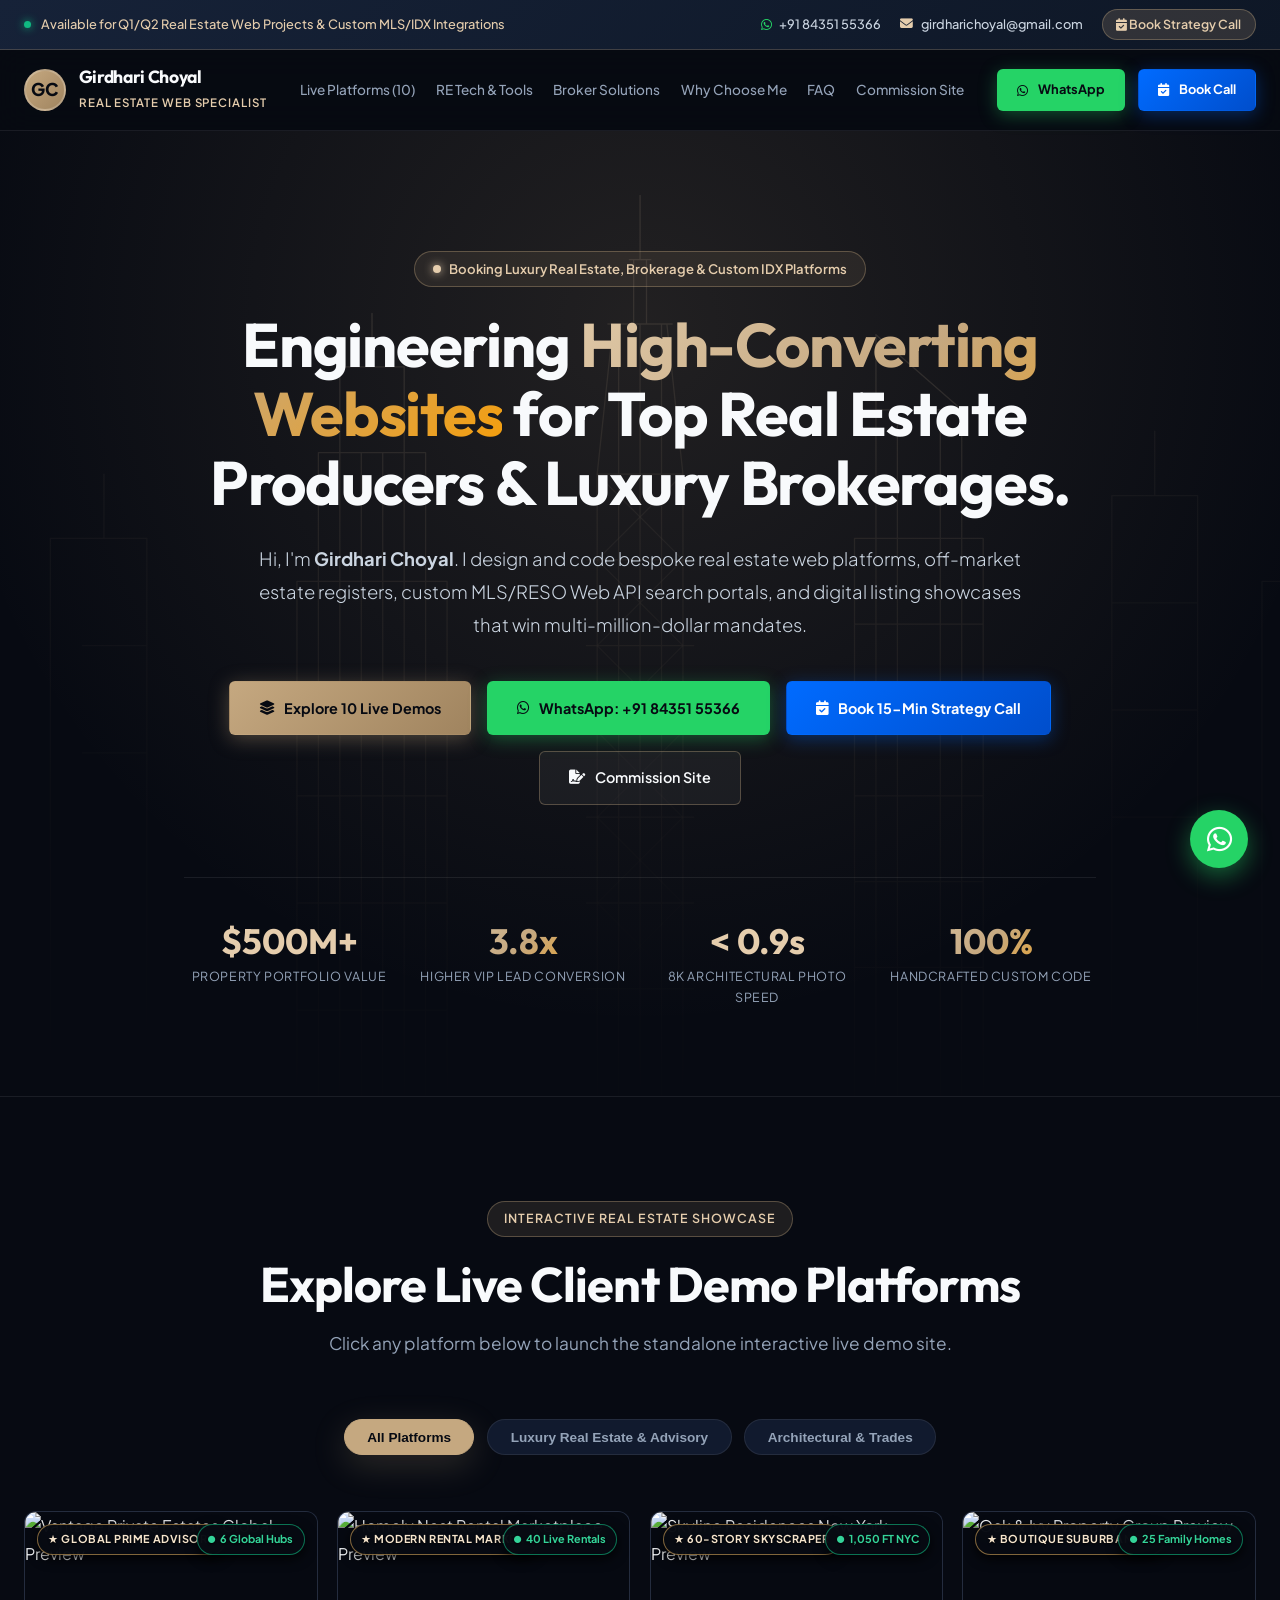
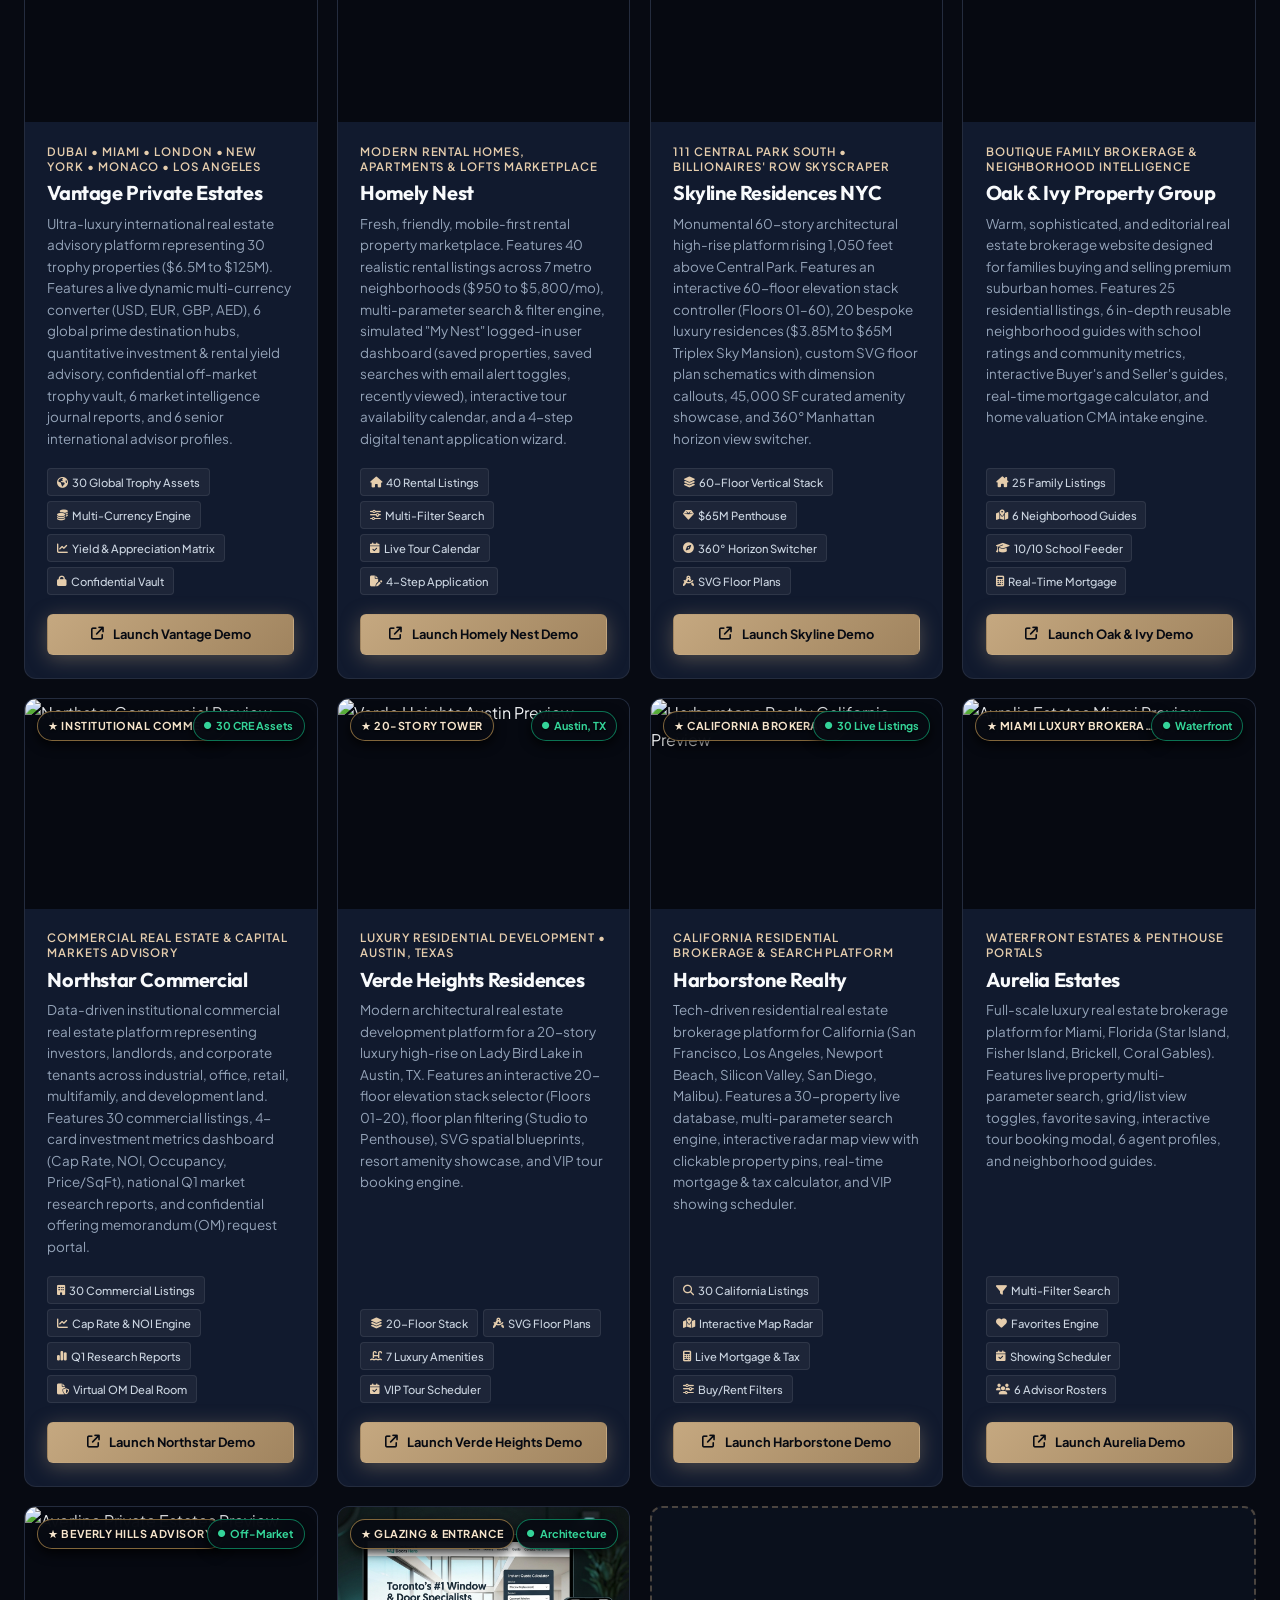
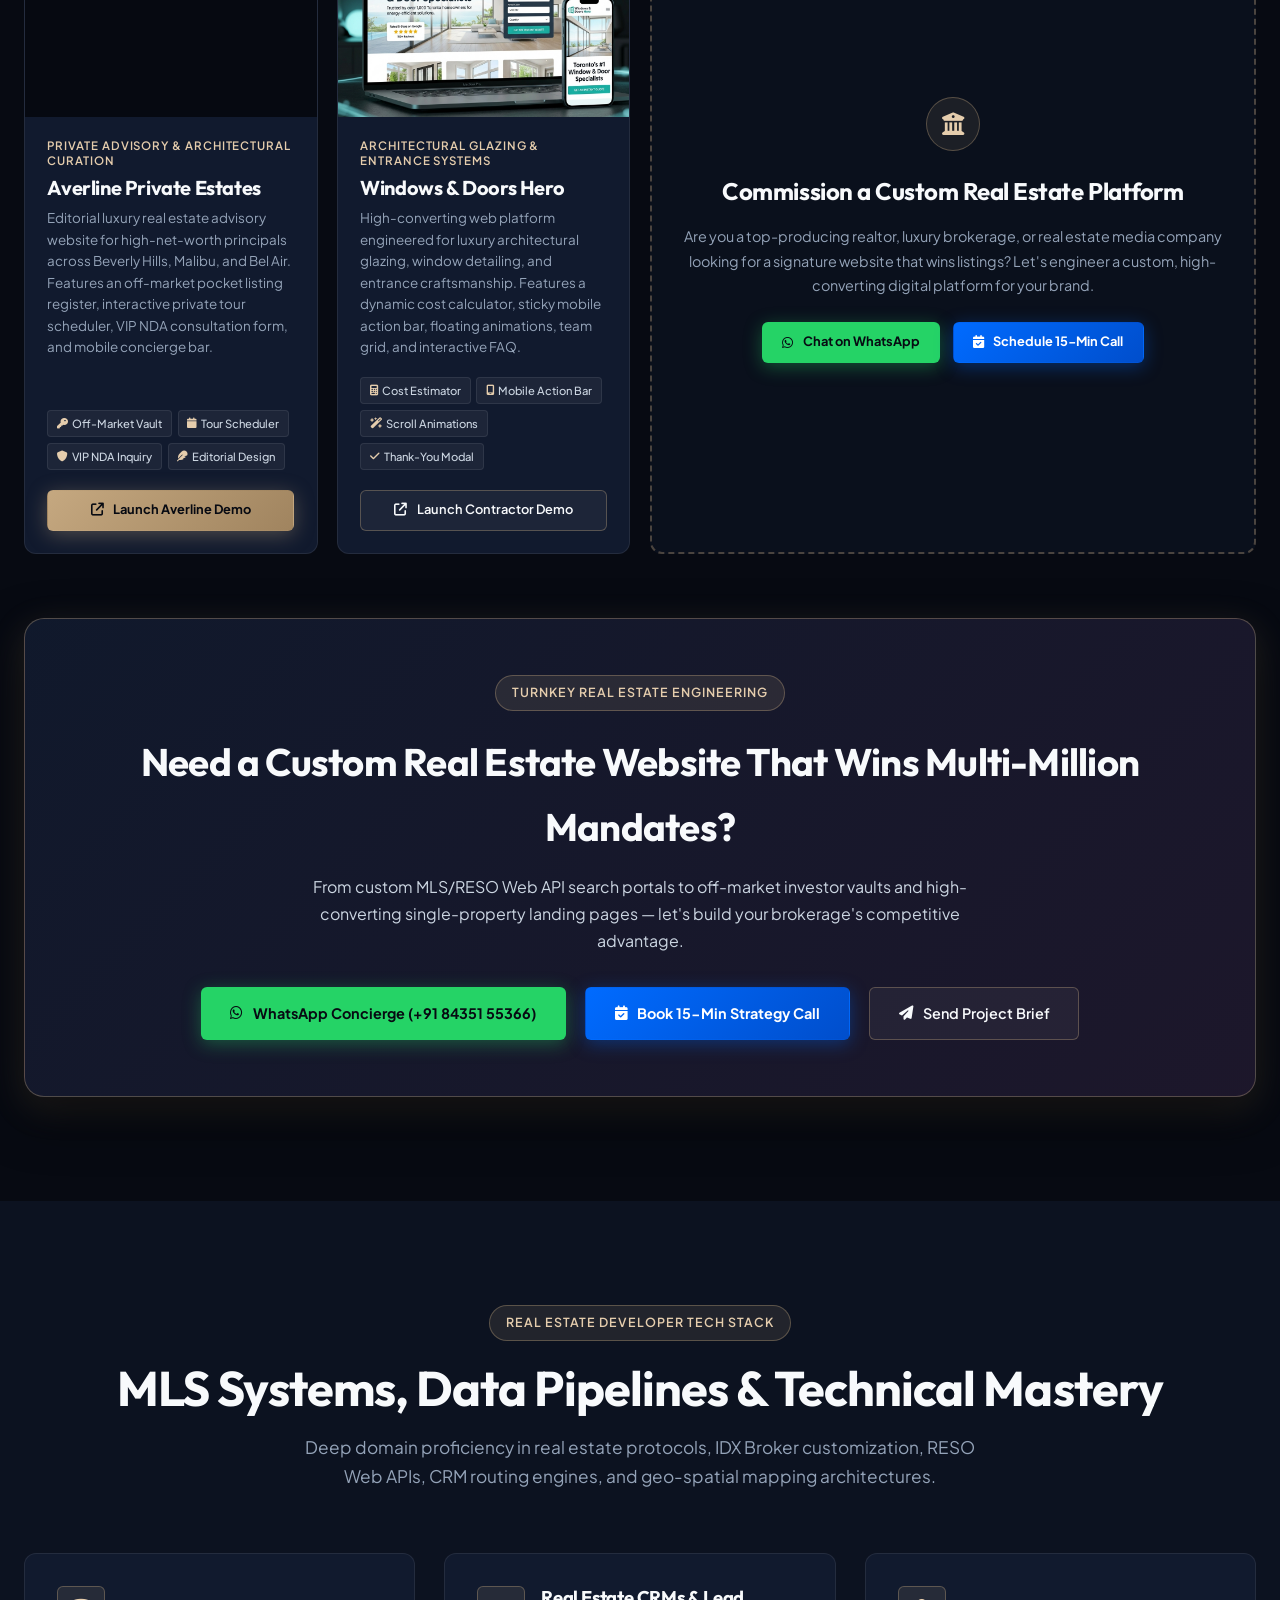
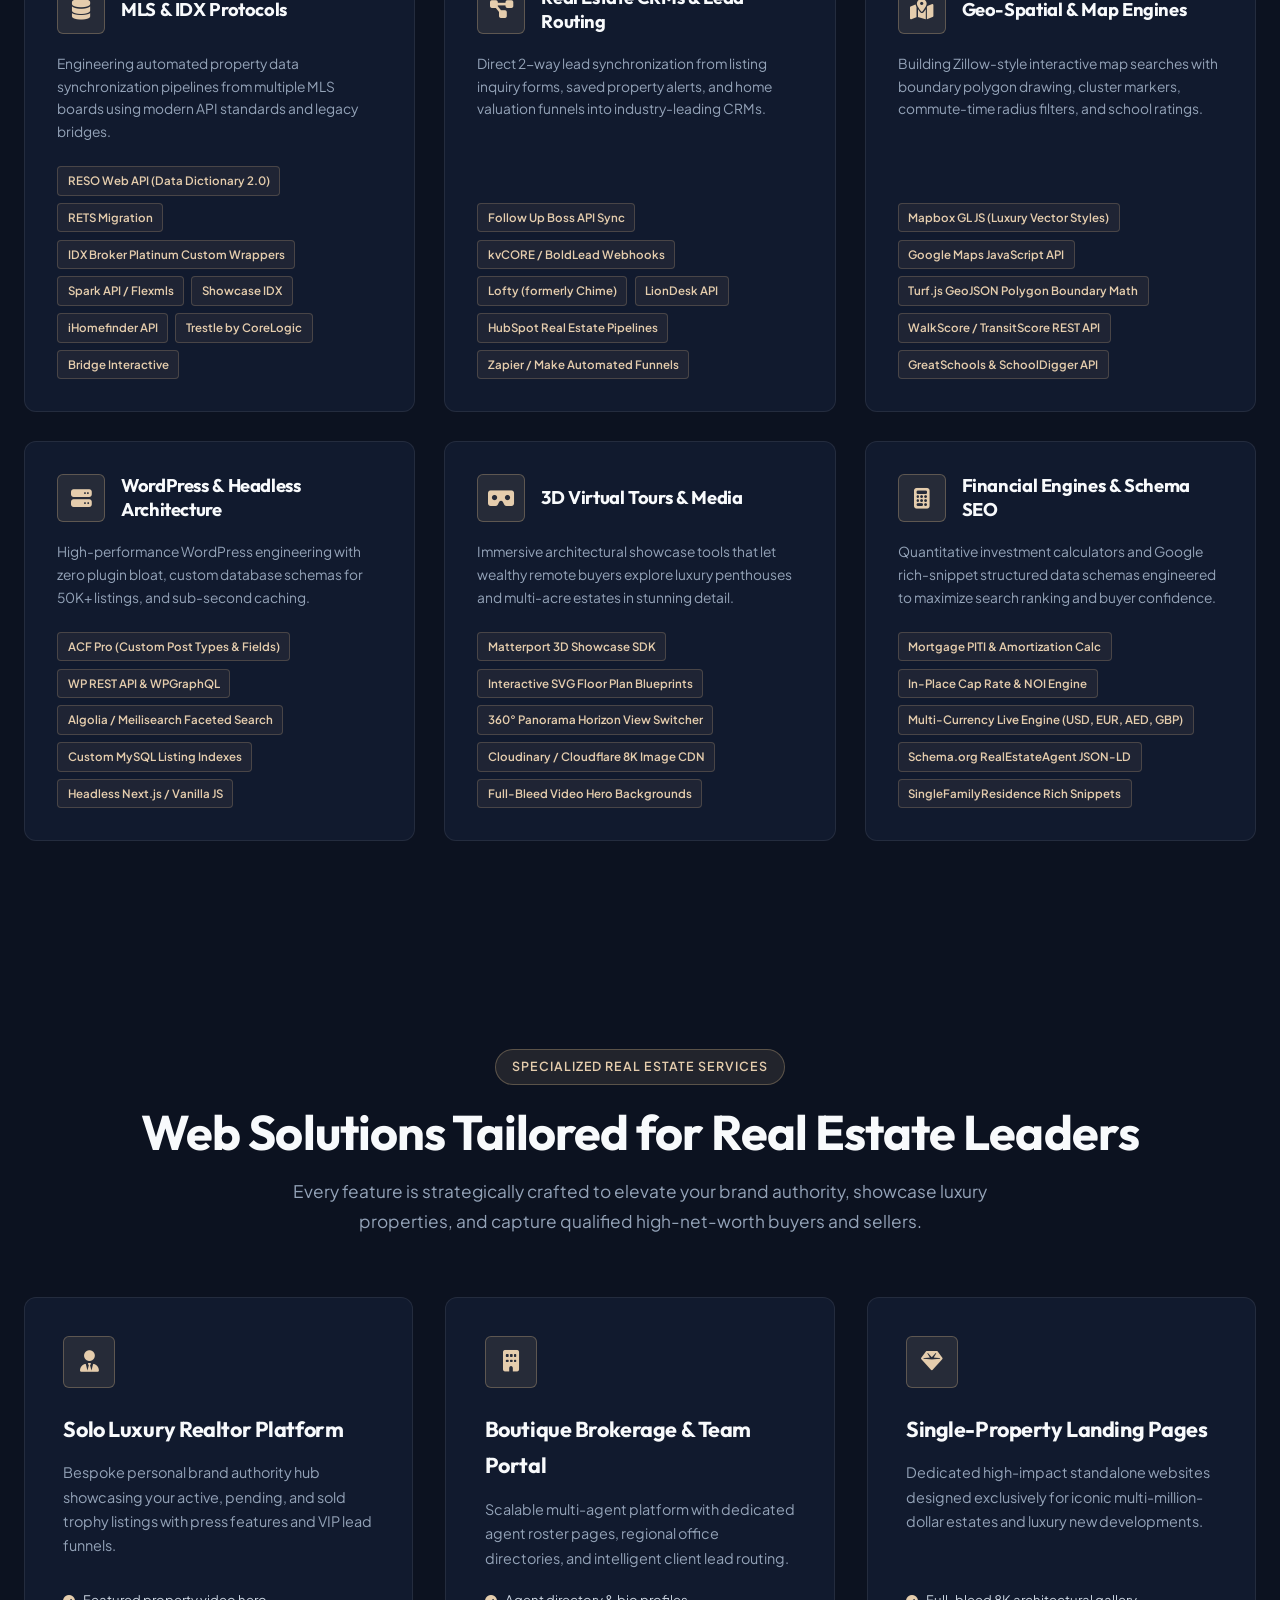
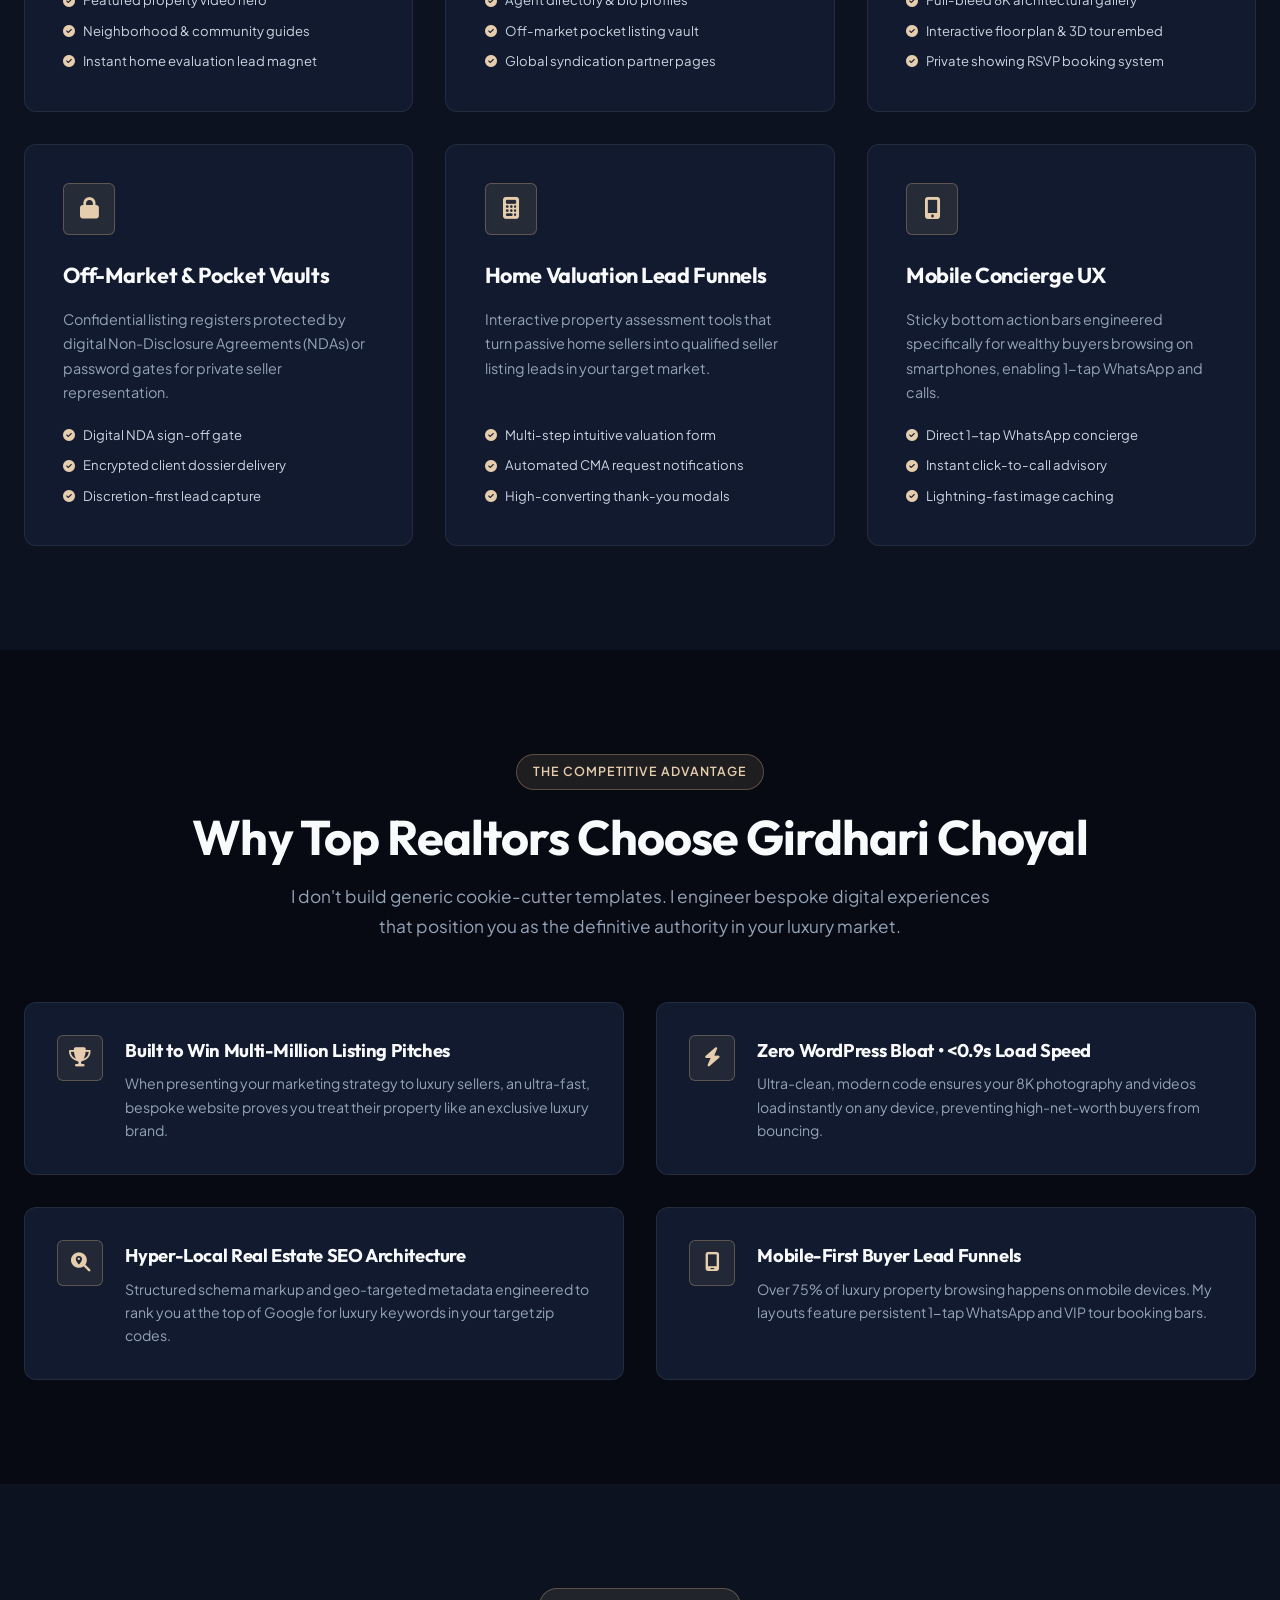
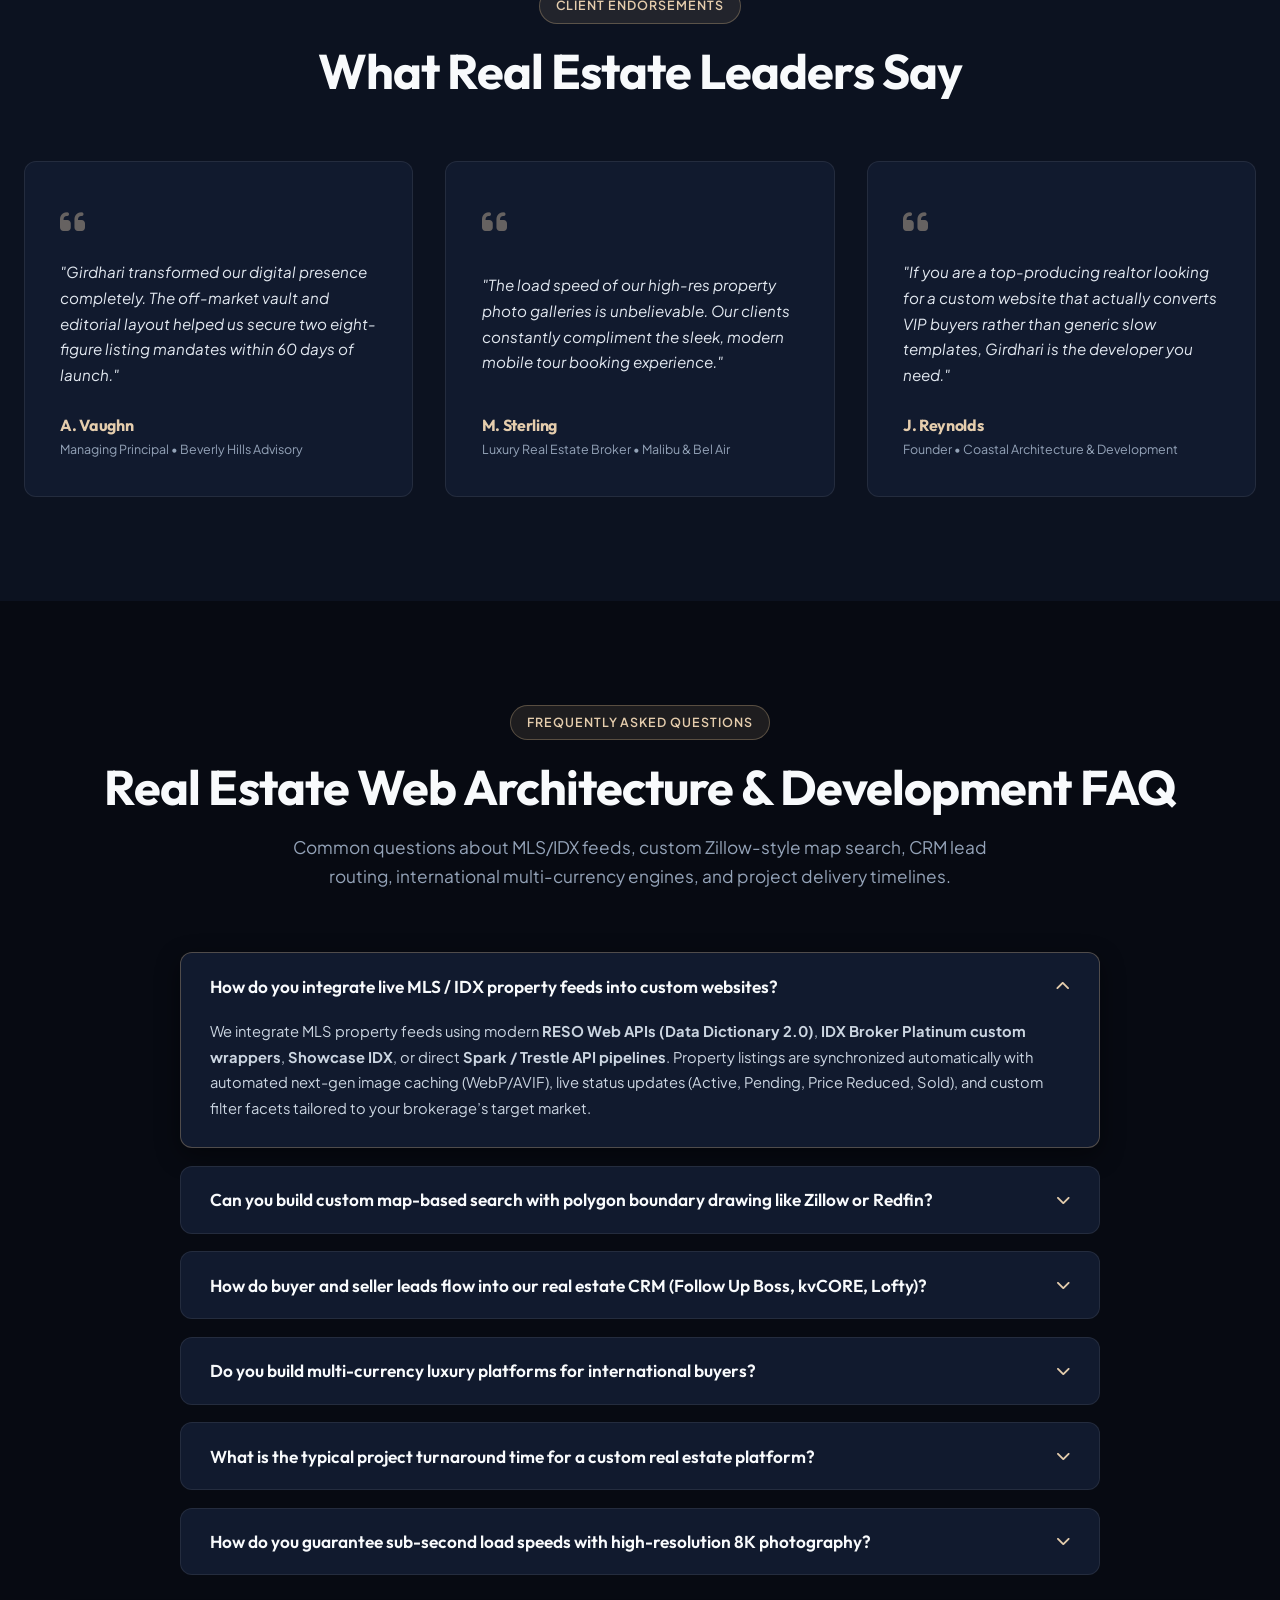
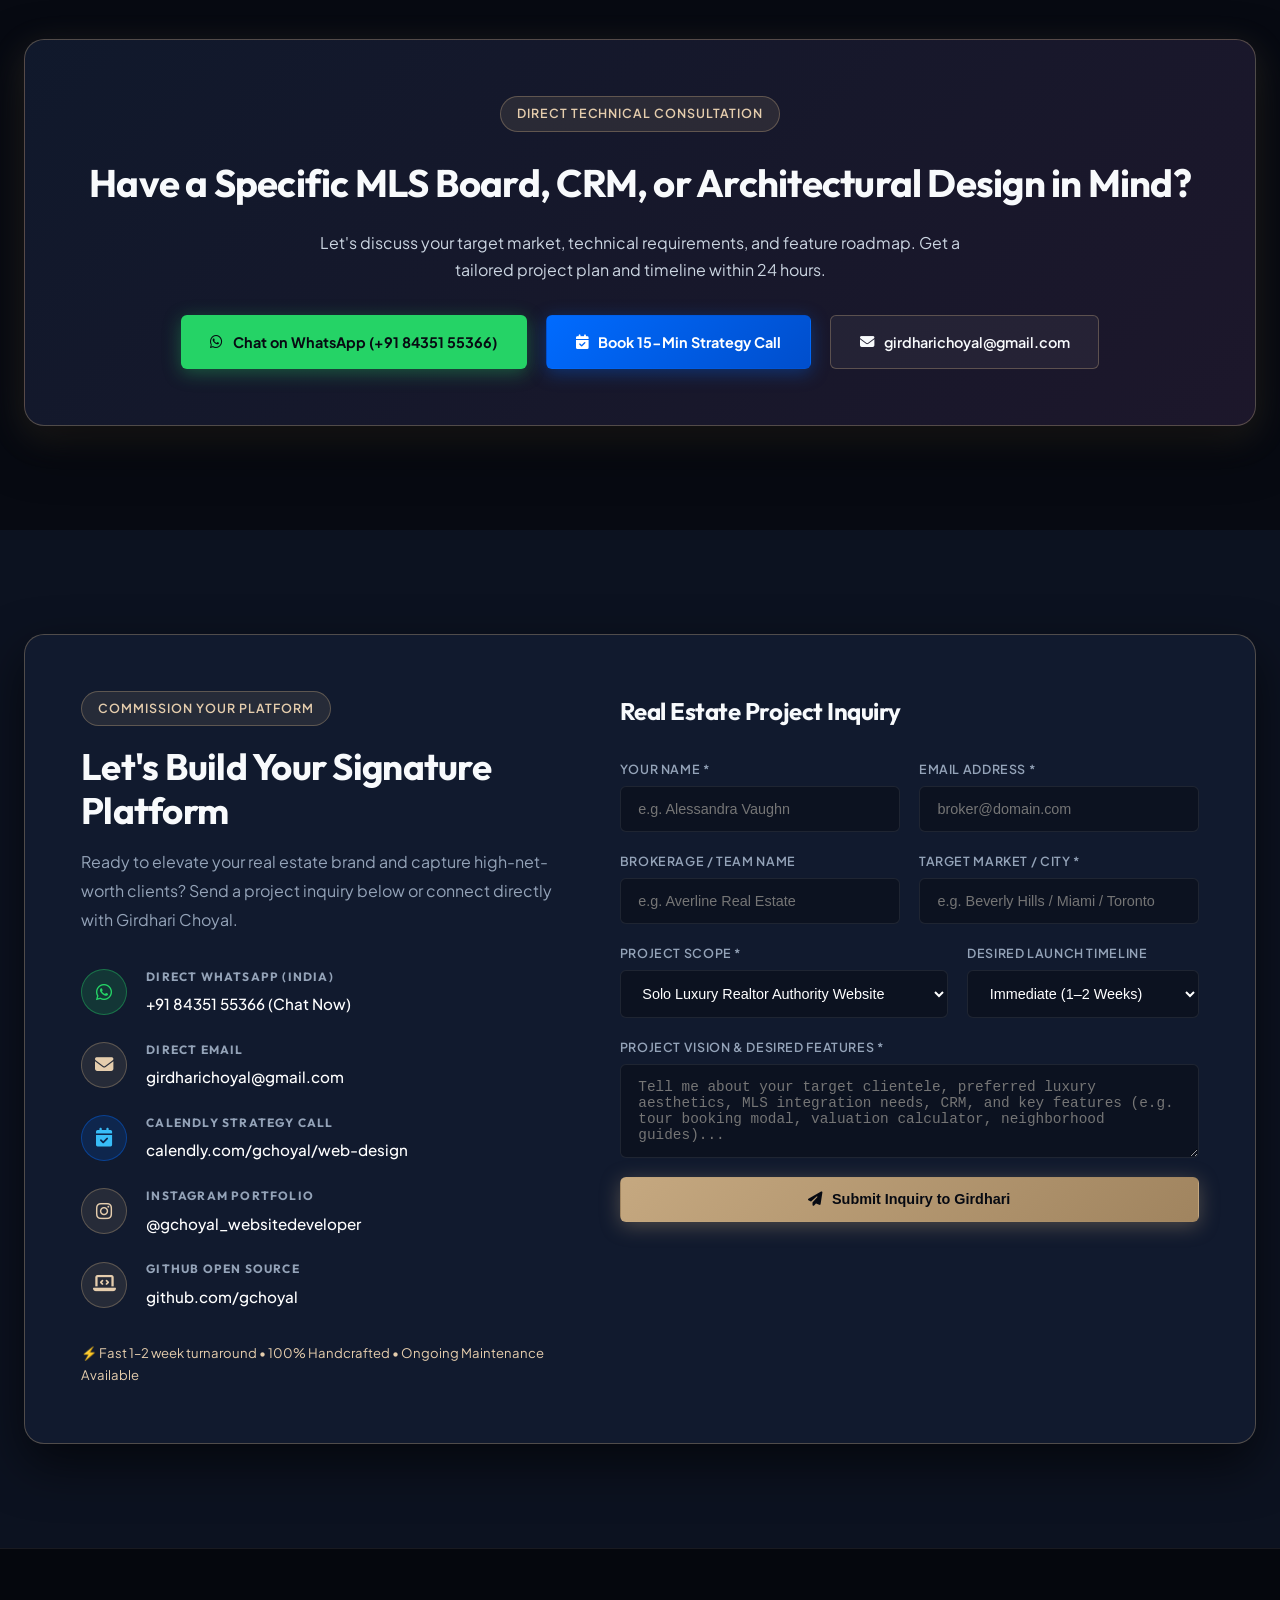
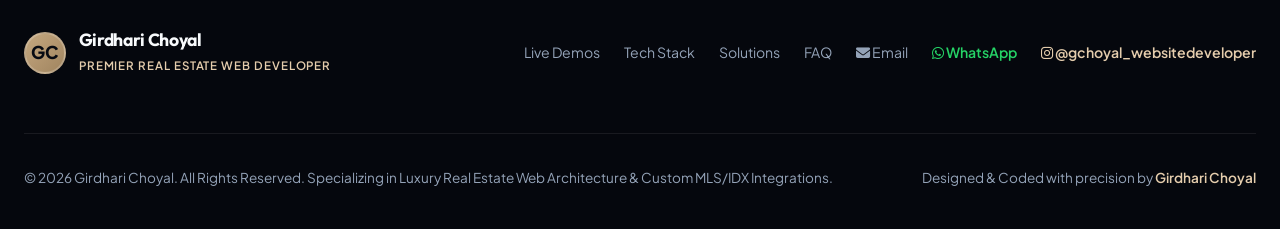
==== commit 6f3eade9: "ok" ====
--- a/index.html
+++ b/index.html
@@ -16,8 +16,29 @@
 </head>
 <body>
 
+    <!-- Top Contact Bar with Animated Gradient -->
+    <div class="top-bar">
+        <div class="container top-bar-inner">
+            <div class="top-bar-left">
+                <span class="top-bar-pulse"></span>
+                <span>Available for Q1/Q2 Real Estate Web Projects & Custom MLS/IDX Integrations</span>
+            </div>
+            <div class="top-bar-right">
+                <a href="https://wa.me/918435155366?text=Hi%20Girdhari,%20I%20would%20like%20to%20discuss%20a%20luxury%20real%20estate%20website%20project" target="_blank" class="top-bar-link whatsapp-link">
+                    <i class="fa-brands fa-whatsapp"></i> +91 84351 55366
+                </a>
+                <a href="mailto:girdharichoyal@gmail.com" class="top-bar-link">
+                    <i class="fa-solid fa-envelope"></i> girdharichoyal@gmail.com
+                </a>
+                <a href="https://calendly.com/gchoyal/web-design" target="_blank" class="top-bar-cta">
+                    <i class="fa-solid fa-calendar-check"></i> Book Strategy Call
+                </a>
+            </div>
+        </div>
+    </div>
+
     <!-- Floating WhatsApp Action -->
-    <a href="https://wa.me/?text=Hi%20Girdhari,%20I%20am%20a%20realtor/broker%20and%20would%20like%20to%20discuss%20a%20luxury%20real%20estate%20website" target="_blank" class="floating-whatsapp" aria-label="Direct WhatsApp Concierge">
+    <a href="https://wa.me/918435155366?text=Hi%20Girdhari,%20I%20am%20interested%20in%20a%20custom%20real%20estate%20website%20or%20MLS/IDX%20integration" target="_blank" class="floating-whatsapp" aria-label="Direct WhatsApp Concierge">
         <i class="fa-brands fa-whatsapp"></i>
     </a>
 
@@ -33,19 +54,20 @@
             </a>
 
             <nav class="nav-links" id="navLinks">
-                <a href="#projects" class="nav-link">Live Platforms</a>
-                <a href="#solutions" class="nav-link">Realtor Solutions</a>
+                <a href="#projects" class="nav-link">Live Platforms (10)</a>
+                <a href="#tech-stack" class="nav-link">RE Tech & Tools</a>
+                <a href="#solutions" class="nav-link">Broker Solutions</a>
                 <a href="#why-me" class="nav-link">Why Choose Me</a>
-                <a href="#testimonials" class="nav-link">Client Proof</a>
+                <a href="#faq" class="nav-link">FAQ</a>
                 <a href="#contact" class="nav-link">Commission Site</a>
             </nav>
 
             <div class="nav-actions">
-                <a href="https://www.instagram.com/gchoyal_websitedeveloper/" target="_blank" class="btn btn-instagram btn-sm">
-                    <i class="fa-brands fa-instagram"></i> Instagram
+                <a href="https://wa.me/918435155366?text=Hi%20Girdhari,%20I%20would%20like%20to%20discuss%20a%20luxury%20real%20estate%20website" target="_blank" class="btn btn-whatsapp btn-sm">
+                    <i class="fa-brands fa-whatsapp"></i> WhatsApp
                 </a>
-                <a href="#contact" class="btn btn-primary btn-sm">
-                    <i class="fa-solid fa-key"></i> Book Project
+                <a href="https://calendly.com/gchoyal/web-design" target="_blank" class="btn btn-calendly btn-sm">
+                    <i class="fa-solid fa-calendar-check"></i> Book Call
                 </a>
                 <button class="mobile-toggle" id="mobileToggle" aria-label="Toggle navigation">
                     <i class="fa-solid fa-bars"></i>
@@ -59,7 +81,7 @@
         <div class="container hero-content">
             <div class="status-badge">
                 <span class="status-dot"></span>
-                <span>Booking Luxury Real Estate & Brokerage Web Projects</span>
+                <span>Booking Luxury Real Estate, Brokerage & Custom IDX Platforms</span>
             </div>
 
             <h1 class="hero-headline">
@@ -67,18 +89,21 @@
             </h1>
 
             <p class="hero-bio">
-                Hi, I'm <strong>Girdhari Choyal</strong>. I design and code bespoke real estate web platforms, off-market estate registers, and digital listing showcases that win multi-million-dollar mandates.
+                Hi, I'm <strong>Girdhari Choyal</strong>. I design and code bespoke real estate web platforms, off-market estate registers, custom MLS/RESO Web API search portals, and digital listing showcases that win multi-million-dollar mandates.
             </p>
 
             <div class="hero-ctas">
                 <a href="#projects" class="btn btn-primary">
-                    <i class="fa-solid fa-layer-group"></i> Explore Real Estate Demos
+                    <i class="fa-solid fa-layer-group"></i> Explore 10 Live Demos
                 </a>
-                <a href="https://www.instagram.com/gchoyal_websitedeveloper/" target="_blank" class="btn btn-instagram">
-                    <i class="fa-brands fa-instagram"></i> Follow on Instagram
+                <a href="https://wa.me/918435155366?text=Hi%20Girdhari,%20I%20would%20like%20to%20discuss%20a%20luxury%20real%20estate%20website%20project" target="_blank" class="btn btn-whatsapp">
+                    <i class="fa-brands fa-whatsapp"></i> WhatsApp: +91 84351 55366
+                </a>
+                <a href="https://calendly.com/gchoyal/web-design" target="_blank" class="btn btn-calendly">
+                    <i class="fa-solid fa-calendar-check"></i> Book 15-Min Strategy Call
                 </a>
                 <a href="#contact" class="btn btn-outline">
-                    <i class="fa-solid fa-calendar-check"></i> Commission Your Website
+                    <i class="fa-solid fa-file-signature"></i> Commission Site
                 </a>
             </div>
 
@@ -98,7 +123,7 @@
                 </div>
                 <div class="hero-stat-item">
                     <div class="stat-value text-gradient">100%</div>
-                    <div class="stat-title">Custom Handcrafted Code</div>
+                    <div class="stat-title">Handcrafted Custom Code</div>
                 </div>
             </div>
         </div>
@@ -125,98 +150,96 @@
             <!-- Projects Showcase Grid -->
             <div class="projects-grid">
 
-                <!-- Project Box: Vantage Private Estates (Ultra-Luxury Global Advisory & Multi-Currency Converter) -->
+                <!-- Project Box 1: Vantage Private Estates (Ultra-Luxury Global Advisory & Multi-Currency Converter) -->
                 <div class="project-card" data-category="real-estate">
                     <div class="project-thumb-wrap">
-                        <img src="https://images.unsplash.com/photo-1512917774080-9991f1c4c750?auto=format&fit=crop&w=800&q=80" alt="Vantage Private Estates Global Preview" class="project-thumb">
-                        <span class="project-badge-top" style="color: #dfc9a8; background: rgba(197, 168, 128, 0.2); border-color: rgba(197, 168, 128, 0.45);">★ Global Prime Advisory & Multi-Currency Engine</span>
-                        <span class="project-status"><i class="fa-solid fa-circle" style="font-size: 0.5rem; color: #dfc9a8;"></i> 6 Global Hubs</span>
+                        <img src="https://images.unsplash.com/photo-1613490493576-7fde63acd811?auto=format&fit=crop&w=800&q=80" alt="Vantage Private Estates Global Preview" class="project-thumb">
+                        <span class="project-badge-top">★ Global Prime Advisory</span>
+                        <span class="project-status"><i class="fa-solid fa-circle" style="font-size: 0.45rem;"></i> 6 Global Hubs</span>
                     </div>
                     <div class="project-body">
-                        <span class="project-category" style="color: #dfc9a8;">Dubai • Miami • London • New York • Monaco • Los Angeles</span>
+                        <span class="project-category">Dubai • Miami • London • New York • Monaco • Los Angeles</span>
                         <h3 class="project-title">Vantage Private Estates</h3>
                         <p class="project-desc">
                             Ultra-luxury international real estate advisory platform representing 30 trophy properties ($6.5M to $125M). Features a live dynamic multi-currency converter (USD, EUR, GBP, AED), 6 global prime destination hubs, quantitative investment & rental yield advisory, confidential off-market trophy vault, 6 market intelligence journal reports, and 6 senior international advisor profiles.
                         </p>
                         <div class="project-tags">
                             <span class="tag-item"><i class="fa-solid fa-earth-americas"></i> 30 Global Trophy Assets</span>
-                            <span class="tag-item"><i class="fa-solid fa-coins"></i> Live Multi-Currency Engine</span>
+                            <span class="tag-item"><i class="fa-solid fa-coins"></i> Multi-Currency Engine</span>
                             <span class="tag-item"><i class="fa-solid fa-chart-line"></i> Yield & Appreciation Matrix</span>
-                            <span class="tag-item"><i class="fa-solid fa-lock"></i> Confidential Off-Market Vault</span>
-                            <span class="tag-item"><i class="fa-solid fa-newspaper"></i> 6 Market Journal Reports</span>
+                            <span class="tag-item"><i class="fa-solid fa-lock"></i> Confidential Vault</span>
                         </div>
                         <div class="project-actions">
-                            <a href="./vantage-estates/" class="btn btn-primary" style="flex-grow: 1; background: linear-gradient(135deg, #c5a880 0%, #8c704b 100%); color: #070a0e; font-weight: 700;">
-                                <i class="fa-solid fa-arrow-up-right-from-square"></i> Launch Vantage Estates Demo
+                            <a href="./vantage-estates/" class="btn btn-primary btn-sm" style="flex-grow: 1;">
+                                <i class="fa-solid fa-arrow-up-right-from-square"></i> Launch Vantage Demo
                             </a>
                         </div>
                     </div>
                 </div>
 
-                <!-- Project Box: Homely Nest (Modern Rental Property Marketplace & 40-Listing Search) -->
+                <!-- Project Box 2: Homely Nest (Modern Rental Property Marketplace & 40-Listing Search) -->
                 <div class="project-card" data-category="real-estate">
                     <div class="project-thumb-wrap">
-                        <img src="https://images.unsplash.com/photo-1545324418-cc1a3fa10c00?auto=format&fit=crop&w=800&q=80" alt="Homely Nest Rental Marketplace Preview" class="project-thumb">
-                        <span class="project-badge-top" style="color: #0284c7; background: rgba(2, 132, 199, 0.2); border-color: rgba(2, 132, 199, 0.4);">★ Modern Rental Marketplace & Instant Applications</span>
-                        <span class="project-status"><i class="fa-solid fa-circle" style="font-size: 0.5rem; color: #0284c7;"></i> 40 Live Rentals</span>
+                        <img src="https://images.unsplash.com/photo-1560448204-e02f11c3d0e2?auto=format&fit=crop&w=800&q=80" alt="Homely Nest Rental Marketplace Preview" class="project-thumb">
+                        <span class="project-badge-top">★ Modern Rental Marketplace</span>
+                        <span class="project-status"><i class="fa-solid fa-circle" style="font-size: 0.45rem;"></i> 40 Live Rentals</span>
                     </div>
                     <div class="project-body">
-                        <span class="project-category" style="color: #0284c7;">Modern Rental Homes, Apartments & Lofts Marketplace</span>
+                        <span class="project-category">Modern Rental Homes, Apartments & Lofts Marketplace</span>
                         <h3 class="project-title">Homely Nest</h3>
                         <p class="project-desc">
                             Fresh, friendly, mobile-first rental property marketplace. Features 40 realistic rental listings across 7 metro neighborhoods ($950 to $5,800/mo), multi-parameter search & filter engine, simulated "My Nest" logged-in user dashboard (saved properties, saved searches with email alert toggles, recently viewed), interactive tour availability calendar, and a 4-step digital tenant application wizard.
                         </p>
                         <div class="project-tags">
                             <span class="tag-item"><i class="fa-solid fa-house"></i> 40 Rental Listings</span>
-                            <span class="tag-item"><i class="fa-solid fa-sliders"></i> Multi-Filter & Keyword Search</span>
+                            <span class="tag-item"><i class="fa-solid fa-sliders"></i> Multi-Filter Search</span>
                             <span class="tag-item"><i class="fa-solid fa-calendar-check"></i> Live Tour Calendar</span>
-                            <span class="tag-item"><i class="fa-solid fa-file-pen"></i> 4-Step Rental Application</span>
-                            <span class="tag-item"><i class="fa-solid fa-heart"></i> "My Nest" Saved Hub</span>
+                            <span class="tag-item"><i class="fa-solid fa-file-pen"></i> 4-Step Application</span>
                         </div>
                         <div class="project-actions">
-                            <a href="./homely-nest/" class="btn btn-primary" style="flex-grow: 1; background: linear-gradient(135deg, #0284c7 0%, #0d9488 100%); font-weight: 700;">
+                            <a href="./homely-nest/" class="btn btn-primary btn-sm" style="flex-grow: 1;">
                                 <i class="fa-solid fa-arrow-up-right-from-square"></i> Launch Homely Nest Demo
                             </a>
                         </div>
                     </div>
                 </div>
 
-                <!-- Project Box: Skyline Residences NYC (Ultra-Luxury Skyscraper & 60-Floor Elevation Stack) -->
+                <!-- Project Box 3: Skyline Residences NYC (Ultra-Luxury Skyscraper & 60-Floor Elevation Stack) -->
                 <div class="project-card" data-category="real-estate">
                     <div class="project-thumb-wrap">
                         <img src="https://images.unsplash.com/photo-1534430480872-3498386e7856?auto=format&fit=crop&w=800&q=80" alt="Skyline Residences New York Preview" class="project-thumb">
-                        <span class="project-badge-top" style="color: #c4a36e; background: rgba(196, 163, 110, 0.25); border-color: rgba(196, 163, 110, 0.45);">★ Ultra-Luxury Skyscraper & 60-Floor Stack</span>
-                        <span class="project-status"><i class="fa-solid fa-circle" style="font-size: 0.5rem; color: #c4a36e;"></i> 1,050 FT NYC</span>
+                        <span class="project-badge-top">★ 60-Story Skyscraper</span>
+                        <span class="project-status"><i class="fa-solid fa-circle" style="font-size: 0.45rem;"></i> 1,050 FT NYC</span>
                     </div>
                     <div class="project-body">
-                        <span class="project-category" style="color: #c4a36e;">111 Central Park South • Billionaires' Row Skyscraper</span>
+                        <span class="project-category">111 Central Park South • Billionaires' Row Skyscraper</span>
                         <h3 class="project-title">Skyline Residences NYC</h3>
                         <p class="project-desc">
                             Monumental 60-story architectural high-rise platform rising 1,050 feet above Central Park. Features an interactive 60-floor elevation stack controller (Floors 01–60), 20 bespoke luxury residences ($3.85M to $65M Triplex Sky Mansion), custom SVG floor plan schematics with dimension callouts, 45,000 SF curated amenity showcase, and 360° Manhattan horizon view switcher.
                         </p>
                         <div class="project-tags">
                             <span class="tag-item"><i class="fa-solid fa-layer-group"></i> 60-Floor Vertical Stack</span>
-                            <span class="tag-item"><i class="fa-solid fa-gem"></i> $65M Triplex Penthouse</span>
-                            <span class="tag-item"><i class="fa-solid fa-compass"></i> 360° Horizon View Switcher</span>
-                            <span class="tag-item"><i class="fa-solid fa-compass-drafting"></i> SVG Floor Plan Modals</span>
+                            <span class="tag-item"><i class="fa-solid fa-gem"></i> $65M Penthouse</span>
+                            <span class="tag-item"><i class="fa-solid fa-compass"></i> 360° Horizon Switcher</span>
+                            <span class="tag-item"><i class="fa-solid fa-compass-drafting"></i> SVG Floor Plans</span>
                         </div>
                         <div class="project-actions">
-                            <a href="./skyline-residences/" class="btn btn-primary" style="flex-grow: 1; background: linear-gradient(135deg, #c4a36e 0%, #b08e58 100%); color: #000; font-weight: 700;">
-                                <i class="fa-solid fa-arrow-up-right-from-square"></i> Launch Skyline Residences Demo
+                            <a href="./skyline-residences/" class="btn btn-primary btn-sm" style="flex-grow: 1;">
+                                <i class="fa-solid fa-arrow-up-right-from-square"></i> Launch Skyline Demo
                             </a>
                         </div>
                     </div>
                 </div>
 
-                <!-- Project Box 1: Oak & Ivy Property Group (Suburban Family Homes & Neighborhood Guides) -->
+                <!-- Project Box 4: Oak & Ivy Property Group (Suburban Family Homes & Neighborhood Guides) -->
                 <div class="project-card" data-category="real-estate">
                     <div class="project-thumb-wrap">
-                        <img src="https://images.unsplash.com/photo-1600596542815-ffad4c1539a9?auto=format&fit=crop&w=800&q=80" alt="Oak & Ivy Property Group Preview" class="project-thumb">
-                        <span class="project-badge-top" style="color: #b08958; background: rgba(176, 137, 88, 0.25); border-color: rgba(176, 137, 88, 0.4);">★ Boutique Suburban Brokerage</span>
-                        <span class="project-status"><i class="fa-solid fa-circle" style="font-size: 0.5rem; color: #10b981;"></i> 25 Family Homes</span>
+                        <img src="https://images.unsplash.com/photo-1600585154526-990dced4db0d?auto=format&fit=crop&w=800&q=80" alt="Oak & Ivy Property Group Preview" class="project-thumb">
+                        <span class="project-badge-top">★ Boutique Suburban Brokerage</span>
+                        <span class="project-status"><i class="fa-solid fa-circle" style="font-size: 0.45rem;"></i> 25 Family Homes</span>
                     </div>
                     <div class="project-body">
-                        <span class="project-category" style="color: #b08958;">Boutique Family Brokerage & Neighborhood Intelligence</span>
+                        <span class="project-category">Boutique Family Brokerage & Neighborhood Intelligence</span>
                         <h3 class="project-title">Oak & Ivy Property Group</h3>
                         <p class="project-desc">
                             Warm, sophisticated, and editorial real estate brokerage website designed for families buying and selling premium suburban homes. Features 25 residential listings, 6 in-depth reusable neighborhood guides with school ratings and community metrics, interactive Buyer's and Seller's guides, real-time mortgage calculator, and home valuation CMA intake engine.
@@ -224,80 +247,80 @@
                         <div class="project-tags">
                             <span class="tag-item"><i class="fa-solid fa-house-chimney"></i> 25 Family Listings</span>
                             <span class="tag-item"><i class="fa-solid fa-map-location-dot"></i> 6 Neighborhood Guides</span>
-                            <span class="tag-item"><i class="fa-solid fa-graduation-cap"></i> 10/10 School Feeder Data</span>
-                            <span class="tag-item"><i class="fa-solid fa-calculator"></i> Real-Time Mortgage Calc</span>
+                            <span class="tag-item"><i class="fa-solid fa-graduation-cap"></i> 10/10 School Feeder</span>
+                            <span class="tag-item"><i class="fa-solid fa-calculator"></i> Real-Time Mortgage</span>
                         </div>
                         <div class="project-actions">
-                            <a href="./oak-and-ivy/" class="btn btn-primary" style="flex-grow: 1;">
+                            <a href="./oak-and-ivy/" class="btn btn-primary btn-sm" style="flex-grow: 1;">
                                 <i class="fa-solid fa-arrow-up-right-from-square"></i> Launch Oak & Ivy Demo
                             </a>
                         </div>
                     </div>
                 </div>
 
-                <!-- Project Box 2: Northstar Commercial Real Estate & Capital Markets -->
+                <!-- Project Box 5: Northstar Commercial Real Estate & Capital Markets -->
                 <div class="project-card" data-category="real-estate">
                     <div class="project-thumb-wrap">
                         <img src="https://images.unsplash.com/photo-1486406146926-c627a92ad1ab?auto=format&fit=crop&w=800&q=80" alt="Northstar Commercial Preview" class="project-thumb">
-                        <span class="project-badge-top" style="color: #38bdf8; background: rgba(11, 30, 51, 0.6); border-color: rgba(56, 189, 248, 0.4);">★ Institutional Commercial CRE & OM Vault</span>
-                        <span class="project-status"><i class="fa-solid fa-circle" style="font-size: 0.5rem; color: #10b981;"></i> 30 CRE Assets</span>
+                        <span class="project-badge-top">★ Institutional Commercial CRE</span>
+                        <span class="project-status"><i class="fa-solid fa-circle" style="font-size: 0.45rem;"></i> 30 CRE Assets</span>
                     </div>
                     <div class="project-body">
-                        <span class="project-category" style="color: #38bdf8;">Commercial Real Estate & Capital Markets Advisory</span>
+                        <span class="project-category">Commercial Real Estate & Capital Markets Advisory</span>
                         <h3 class="project-title">Northstar Commercial</h3>
                         <p class="project-desc">
                             Data-driven institutional commercial real estate platform representing investors, landlords, and corporate tenants across industrial, office, retail, multifamily, and development land. Features 30 commercial listings, 4-card investment metrics dashboard (Cap Rate, NOI, Occupancy, Price/SqFt), national Q1 market research reports, and confidential offering memorandum (OM) request portal.
                         </p>
                         <div class="project-tags">
                             <span class="tag-item"><i class="fa-solid fa-building"></i> 30 Commercial Listings</span>
-                            <span class="tag-item"><i class="fa-solid fa-chart-line"></i> In-Place Cap Rate & NOI Engine</span>
-                            <span class="tag-item"><i class="fa-solid fa-chart-simple"></i> National Market Intelligence</span>
+                            <span class="tag-item"><i class="fa-solid fa-chart-line"></i> Cap Rate & NOI Engine</span>
+                            <span class="tag-item"><i class="fa-solid fa-chart-simple"></i> Q1 Research Reports</span>
                             <span class="tag-item"><i class="fa-solid fa-file-shield"></i> Virtual OM Deal Room</span>
                         </div>
                         <div class="project-actions">
-                            <a href="./northstar-commercial/" class="btn btn-primary" style="flex-grow: 1;">
-                                <i class="fa-solid fa-arrow-up-right-from-square"></i> Launch Northstar Commercial Demo
+                            <a href="./northstar-commercial/" class="btn btn-primary btn-sm" style="flex-grow: 1;">
+                                <i class="fa-solid fa-arrow-up-right-from-square"></i> Launch Northstar Demo
                             </a>
                         </div>
                     </div>
                 </div>
 
-                <!-- Project Box 2: Verde Heights (Austin Luxury Residences & 20-Floor Elevation) -->
+                <!-- Project Box 6: Verde Heights (Austin Luxury Residences & 20-Floor Elevation) -->
                 <div class="project-card" data-category="real-estate">
                     <div class="project-thumb-wrap">
                         <img src="https://images.unsplash.com/photo-1545324418-cc1a3fa10c00?auto=format&fit=crop&w=800&q=80" alt="Verde Heights Austin Preview" class="project-thumb">
-                        <span class="project-badge-top" style="color: #4ade80; background: rgba(35, 72, 54, 0.4); border-color: rgba(74, 222, 128, 0.4);">★ 20-Story Architectural Tower</span>
-                        <span class="project-status"><i class="fa-solid fa-circle" style="font-size: 0.5rem; color: #4ade80;"></i> Live Demo</span>
+                        <span class="project-badge-top">★ 20-Story Tower</span>
+                        <span class="project-status"><i class="fa-solid fa-circle" style="font-size: 0.45rem;"></i> Austin, TX</span>
                     </div>
                     <div class="project-body">
-                        <span class="project-category" style="color: #4ade80;">Luxury Residential Development • Austin, Texas</span>
+                        <span class="project-category">Luxury Residential Development • Austin, Texas</span>
                         <h3 class="project-title">Verde Heights Residences</h3>
                         <p class="project-desc">
                             Modern architectural real estate development platform for a 20-story luxury high-rise on Lady Bird Lake in Austin, TX. Features an interactive 20-floor elevation stack selector (Floors 01–20), floor plan filtering (Studio to Penthouse), SVG spatial blueprints, resort amenity showcase, and VIP tour booking engine.
                         </p>
                         <div class="project-tags">
-                            <span class="tag-item"><i class="fa-solid fa-layer-group"></i> 20-Floor Elevation Stack</span>
-                            <span class="tag-item"><i class="fa-solid fa-compass-drafting"></i> SVG Floor Plan Schematics</span>
+                            <span class="tag-item"><i class="fa-solid fa-layer-group"></i> 20-Floor Stack</span>
+                            <span class="tag-item"><i class="fa-solid fa-compass-drafting"></i> SVG Floor Plans</span>
                             <span class="tag-item"><i class="fa-solid fa-water-ladder"></i> 7 Luxury Amenities</span>
                             <span class="tag-item"><i class="fa-solid fa-calendar-check"></i> VIP Tour Scheduler</span>
                         </div>
                         <div class="project-actions">
-                            <a href="./verde-heights/" class="btn btn-primary" style="flex-grow: 1;">
+                            <a href="./verde-heights/" class="btn btn-primary btn-sm" style="flex-grow: 1;">
                                 <i class="fa-solid fa-arrow-up-right-from-square"></i> Launch Verde Heights Demo
                             </a>
                         </div>
                     </div>
                 </div>
 
-                <!-- Project Box 2: Harborstone Realty (California Advanced Search & Mortgage Portal) -->
+                <!-- Project Box 7: Harborstone Realty (California Advanced Search & Mortgage Portal) -->
                 <div class="project-card" data-category="real-estate">
                     <div class="project-thumb-wrap">
                         <img src="https://images.unsplash.com/photo-1600596542815-ffad4c1539a9?auto=format&fit=crop&w=800&q=80" alt="Harborstone Realty California Preview" class="project-thumb">
-                        <span class="project-badge-top" style="color: #38bdf8; background: rgba(2, 132, 199, 0.25); border-color: rgba(56, 189, 248, 0.4);">★ California Brokerage & MLS Engine</span>
-                        <span class="project-status"><i class="fa-solid fa-circle" style="font-size: 0.5rem; color: #10b981;"></i> 30 Live Listings</span>
+                        <span class="project-badge-top">★ California Brokerage</span>
+                        <span class="project-status"><i class="fa-solid fa-circle" style="font-size: 0.45rem;"></i> 30 Live Listings</span>
                     </div>
                     <div class="project-body">
-                        <span class="project-category" style="color: #38bdf8;">California Residential Brokerage & Search Platform</span>
+                        <span class="project-category">California Residential Brokerage & Search Platform</span>
                         <h3 class="project-title">Harborstone Realty</h3>
                         <p class="project-desc">
                             Tech-driven residential real estate brokerage platform for California (San Francisco, Los Angeles, Newport Beach, Silicon Valley, San Diego, Malibu). Features a 30-property live database, multi-parameter search engine, interactive radar map view with clickable property pins, real-time mortgage & tax calculator, and VIP showing scheduler.
@@ -305,26 +328,26 @@
                         <div class="project-tags">
                             <span class="tag-item"><i class="fa-solid fa-magnifying-glass"></i> 30 California Listings</span>
                             <span class="tag-item"><i class="fa-solid fa-map-location-dot"></i> Interactive Map Radar</span>
-                            <span class="tag-item"><i class="fa-solid fa-calculator"></i> Live Mortgage & Tax Calc</span>
-                            <span class="tag-item"><i class="fa-solid fa-sliders"></i> Buy/Rent & Amenity Filters</span>
+                            <span class="tag-item"><i class="fa-solid fa-calculator"></i> Live Mortgage & Tax</span>
+                            <span class="tag-item"><i class="fa-solid fa-sliders"></i> Buy/Rent Filters</span>
                         </div>
                         <div class="project-actions">
-                            <a href="./harborstone-realty/" class="btn btn-primary" style="flex-grow: 1;">
-                                <i class="fa-solid fa-arrow-up-right-from-square"></i> Launch Harborstone Realty Demo
+                            <a href="./harborstone-realty/" class="btn btn-primary btn-sm" style="flex-grow: 1;">
+                                <i class="fa-solid fa-arrow-up-right-from-square"></i> Launch Harborstone Demo
                             </a>
                         </div>
                     </div>
                 </div>
 
-                <!-- Project Box 2: Aurelia Estates (Miami Luxury Brokerage) -->
+                <!-- Project Box 8: Aurelia Estates (Miami Luxury Brokerage) -->
                 <div class="project-card" data-category="real-estate">
                     <div class="project-thumb-wrap">
                         <img src="https://images.unsplash.com/photo-1512917774080-9991f1c4c750?auto=format&fit=crop&w=800&q=80" alt="Aurelia Estates Miami Preview" class="project-thumb">
-                        <span class="project-badge-top" style="color: var(--primary-light);">★ Miami Luxury Brokerage</span>
-                        <span class="project-status"><i class="fa-solid fa-circle" style="font-size: 0.5rem;"></i> Live Demo</span>
+                        <span class="project-badge-top">★ Miami Luxury Brokerage</span>
+                        <span class="project-status"><i class="fa-solid fa-circle" style="font-size: 0.45rem;"></i> Waterfront</span>
                     </div>
                     <div class="project-body">
-                        <span class="project-category" style="color: var(--primary-light);">Waterfront Estates & Penthouse Portals</span>
+                        <span class="project-category">Waterfront Estates & Penthouse Portals</span>
                         <h3 class="project-title">Aurelia Estates</h3>
                         <p class="project-desc">
                             Full-scale luxury real estate brokerage platform for Miami, Florida (Star Island, Fisher Island, Brickell, Coral Gables). Features live property multi-parameter search, grid/list view toggles, favorite saving, interactive tour booking modal, 6 agent profiles, and neighborhood guides.
@@ -332,50 +355,50 @@
                         <div class="project-tags">
                             <span class="tag-item"><i class="fa-solid fa-filter"></i> Multi-Filter Search</span>
                             <span class="tag-item"><i class="fa-solid fa-heart"></i> Favorites Engine</span>
-                            <span class="tag-item"><i class="fa-solid fa-calendar-check"></i> Showing Scheduler Modal</span>
+                            <span class="tag-item"><i class="fa-solid fa-calendar-check"></i> Showing Scheduler</span>
                             <span class="tag-item"><i class="fa-solid fa-users"></i> 6 Advisor Rosters</span>
                         </div>
                         <div class="project-actions">
-                            <a href="./aurelia-estates/" class="btn btn-primary" style="flex-grow: 1;">
-                                <i class="fa-solid fa-arrow-up-right-from-square"></i> Launch Aurelia Estates Demo
+                            <a href="./aurelia-estates/" class="btn btn-primary btn-sm" style="flex-grow: 1;">
+                                <i class="fa-solid fa-arrow-up-right-from-square"></i> Launch Aurelia Demo
                             </a>
                         </div>
                     </div>
                 </div>
 
-                <!-- Project Box 2: Averline Private Estates (Flagship Real Estate) -->
+                <!-- Project Box 9: Averline Private Estates (Flagship Real Estate) -->
                 <div class="project-card" data-category="real-estate">
                     <div class="project-thumb-wrap">
                         <img src="https://images.unsplash.com/photo-1600585154340-be6161a56a0c?auto=format&fit=crop&w=800&q=80" alt="Averline Private Estates Preview" class="project-thumb">
-                        <span class="project-badge-top" style="color: var(--primary-light);">★ Beverly Hills Advisory</span>
-                        <span class="project-status"><i class="fa-solid fa-circle" style="font-size: 0.5rem;"></i> Live Demo</span>
+                        <span class="project-badge-top">★ Beverly Hills Advisory</span>
+                        <span class="project-status"><i class="fa-solid fa-circle" style="font-size: 0.45rem;"></i> Off-Market</span>
                     </div>
                     <div class="project-body">
-                        <span class="project-category" style="color: var(--primary-light);">Private Advisory & Architectural Curation</span>
+                        <span class="project-category">Private Advisory & Architectural Curation</span>
                         <h3 class="project-title">Averline Private Estates</h3>
                         <p class="project-desc">
                             Editorial luxury real estate advisory website for high-net-worth principals across Beverly Hills, Malibu, and Bel Air. Features an off-market pocket listing register, interactive private tour scheduler, VIP NDA consultation form, and mobile concierge bar.
                         </p>
                         <div class="project-tags">
                             <span class="tag-item"><i class="fa-solid fa-key"></i> Off-Market Vault</span>
-                            <span class="tag-item"><i class="fa-solid fa-calendar"></i> Tour Scheduler Modal</span>
+                            <span class="tag-item"><i class="fa-solid fa-calendar"></i> Tour Scheduler</span>
                             <span class="tag-item"><i class="fa-solid fa-shield"></i> VIP NDA Inquiry</span>
                             <span class="tag-item"><i class="fa-solid fa-feather"></i> Editorial Design</span>
                         </div>
                         <div class="project-actions">
-                            <a href="./estate-whisperer/" class="btn btn-primary" style="flex-grow: 1;">
+                            <a href="./estate-whisperer/" class="btn btn-primary btn-sm" style="flex-grow: 1;">
                                 <i class="fa-solid fa-arrow-up-right-from-square"></i> Launch Averline Demo
                             </a>
                         </div>
                     </div>
                 </div>
 
-                <!-- Project Box 3: Windows & Doors Hero -->
+                <!-- Project Box 10: Windows & Doors Hero -->
                 <div class="project-card" data-category="home-services">
                     <div class="project-thumb-wrap">
                         <img src="windows-doors-hero/assets/windows-doors-hero-mockup.jpg" alt="Windows & Doors Hero Preview" class="project-thumb">
-                        <span class="project-badge-top">Home Architecture & Contracting</span>
-                        <span class="project-status"><i class="fa-solid fa-circle" style="font-size: 0.5rem;"></i> Live Demo</span>
+                        <span class="project-badge-top">★ Glazing & Entrance</span>
+                        <span class="project-status"><i class="fa-solid fa-circle" style="font-size: 0.45rem;"></i> Architecture</span>
                     </div>
                     <div class="project-body">
                         <span class="project-category">Architectural Glazing & Entrance Systems</span>
@@ -390,27 +413,179 @@
                             <span class="tag-item"><i class="fa-solid fa-check"></i> Thank-You Modal</span>
                         </div>
                         <div class="project-actions">
-                            <a href="./windows-doors-hero/" class="btn btn-outline" style="flex-grow: 1;">
+                            <a href="./windows-doors-hero/" class="btn btn-outline btn-sm" style="flex-grow: 1;">
                                 <i class="fa-solid fa-arrow-up-right-from-square"></i> Launch Contractor Demo
                             </a>
                         </div>
                     </div>
                 </div>
 
-                <!-- Project Box 3: Custom Realtor / Brokerage Build Slot -->
+                <!-- Project Box: Custom Realtor / Brokerage Build Slot -->
                 <div class="project-card card-coming-soon">
                     <div class="coming-soon-icon">
                         <i class="fa-solid fa-building-columns"></i>
                     </div>
-                    <h3 style="font-size: 1.8rem; margin-bottom: 0.8rem;">Commission a Custom Real Estate Platform</h3>
-                    <p style="color: var(--text-muted); max-width: 600px; margin: 0 auto 1.8rem; font-size: 0.95rem; line-height: 1.7;">
+                    <h3 style="font-size: 1.5rem; margin-bottom: 0.8rem;">Commission a Custom Real Estate Platform</h3>
+                    <p style="color: var(--text-muted); max-width: 600px; margin: 0 auto 1.5rem; font-size: 0.9rem; line-height: 1.7;">
                         Are you a top-producing realtor, luxury brokerage, or real estate media company looking for a signature website that wins listings? Let's engineer a custom, high-converting digital platform for your brand.
                     </p>
-                    <a href="#contact" class="btn btn-primary">
-                        <i class="fa-solid fa-comments"></i> Discuss Your Real Estate Project
+                    <div style="display: flex; gap: 0.8rem; justify-content: center; flex-wrap: wrap;">
+                        <a href="https://wa.me/918435155366?text=Hi%20Girdhari,%20I%20want%20to%20discuss%20a%20custom%20real%20estate%20platform" target="_blank" class="btn btn-whatsapp btn-sm">
+                            <i class="fa-brands fa-whatsapp"></i> Chat on WhatsApp
+                        </a>
+                        <a href="https://calendly.com/gchoyal/web-design" target="_blank" class="btn btn-calendly btn-sm">
+                            <i class="fa-solid fa-calendar-check"></i> Schedule 15-Min Call
+                        </a>
+                    </div>
+                </div>
+
+            </div>
+
+            <!-- Mid-Page Callout Banner -->
+            <div class="cta-banner-box">
+                <span class="badge-pill">Turnkey Real Estate Engineering</span>
+                <h3>Need a Custom Real Estate Website That Wins Multi-Million Mandates?</h3>
+                <p>
+                    From custom MLS/RESO Web API search portals to off-market investor vaults and high-converting single-property landing pages — let's build your brokerage's competitive advantage.
+                </p>
+                <div class="cta-banner-actions">
+                    <a href="https://wa.me/918435155366?text=Hi%20Girdhari,%20I%20want%20to%20commission%20a%20real%20estate%20website" target="_blank" class="btn btn-whatsapp">
+                        <i class="fa-brands fa-whatsapp"></i> WhatsApp Concierge (+91 84351 55366)
                     </a>
-                </div>
-
+                    <a href="https://calendly.com/gchoyal/web-design" target="_blank" class="btn btn-calendly">
+                        <i class="fa-solid fa-calendar-check"></i> Book 15-Min Strategy Call
+                    </a>
+                    <a href="#contact" class="btn btn-outline">
+                        <i class="fa-solid fa-paper-plane"></i> Send Project Brief
+                    </a>
+                </div>
+            </div>
+        </div>
+    </section>
+
+    <!-- Real Estate Developer Tech Stack & MLS / IDX Section -->
+    <section class="section section-surface" id="tech-stack">
+        <div class="container">
+            <div class="section-header text-center">
+                <span class="badge-pill">Real Estate Developer Tech Stack</span>
+                <h2 class="section-title">MLS Systems, Data Pipelines & Technical Mastery</h2>
+                <p class="section-subtitle">
+                    Deep domain proficiency in real estate protocols, IDX Broker customization, RESO Web APIs, CRM routing engines, and geo-spatial mapping architectures.
+                </p>
+            </div>
+
+            <div class="tech-stack-grid">
+                <!-- Tech Pillar 1 -->
+                <div class="tech-card">
+                    <div class="tech-card-header">
+                        <div class="tech-icon-box"><i class="fa-solid fa-database"></i></div>
+                        <h3 class="tech-card-title">MLS & IDX Protocols</h3>
+                    </div>
+                    <p class="tech-card-desc">
+                        Engineering automated property data synchronization pipelines from multiple MLS boards using modern API standards and legacy bridges.
+                    </p>
+                    <div class="tech-pills">
+                        <span class="tech-pill">RESO Web API (Data Dictionary 2.0)</span>
+                        <span class="tech-pill">RETS Migration</span>
+                        <span class="tech-pill">IDX Broker Platinum Custom Wrappers</span>
+                        <span class="tech-pill">Spark API / Flexmls</span>
+                        <span class="tech-pill">Showcase IDX</span>
+                        <span class="tech-pill">iHomefinder API</span>
+                        <span class="tech-pill">Trestle by CoreLogic</span>
+                        <span class="tech-pill">Bridge Interactive</span>
+                    </div>
+                </div>
+
+                <!-- Tech Pillar 2 -->
+                <div class="tech-card">
+                    <div class="tech-card-header">
+                        <div class="tech-icon-box"><i class="fa-solid fa-diagram-project"></i></div>
+                        <h3 class="tech-card-title">Real Estate CRMs & Lead Routing</h3>
+                    </div>
+                    <p class="tech-card-desc">
+                        Direct 2-way lead synchronization from listing inquiry forms, saved property alerts, and home valuation funnels into industry-leading CRMs.
+                    </p>
+                    <div class="tech-pills">
+                        <span class="tech-pill">Follow Up Boss API Sync</span>
+                        <span class="tech-pill">kvCORE / BoldLead Webhooks</span>
+                        <span class="tech-pill">Lofty (formerly Chime)</span>
+                        <span class="tech-pill">LionDesk API</span>
+                        <span class="tech-pill">HubSpot Real Estate Pipelines</span>
+                        <span class="tech-pill">Zapier / Make Automated Funnels</span>
+                    </div>
+                </div>
+
+                <!-- Tech Pillar 3 -->
+                <div class="tech-card">
+                    <div class="tech-card-header">
+                        <div class="tech-icon-box"><i class="fa-solid fa-map-location-dot"></i></div>
+                        <h3 class="tech-card-title">Geo-Spatial & Map Engines</h3>
+                    </div>
+                    <p class="tech-card-desc">
+                        Building Zillow-style interactive map searches with boundary polygon drawing, cluster markers, commute-time radius filters, and school ratings.
+                    </p>
+                    <div class="tech-pills">
+                        <span class="tech-pill">Mapbox GL JS (Luxury Vector Styles)</span>
+                        <span class="tech-pill">Google Maps JavaScript API</span>
+                        <span class="tech-pill">Turf.js GeoJSON Polygon Boundary Math</span>
+                        <span class="tech-pill">WalkScore / TransitScore REST API</span>
+                        <span class="tech-pill">GreatSchools & SchoolDigger API</span>
+                    </div>
+                </div>
+
+                <!-- Tech Pillar 4 -->
+                <div class="tech-card">
+                    <div class="tech-card-header">
+                        <div class="tech-icon-box"><i class="fa-solid fa-server"></i></div>
+                        <h3 class="tech-card-title">WordPress & Headless Architecture</h3>
+                    </div>
+                    <p class="tech-card-desc">
+                        High-performance WordPress engineering with zero plugin bloat, custom database schemas for 50K+ listings, and sub-second caching.
+                    </p>
+                    <div class="tech-pills">
+                        <span class="tech-pill">ACF Pro (Custom Post Types & Fields)</span>
+                        <span class="tech-pill">WP REST API & WPGraphQL</span>
+                        <span class="tech-pill">Algolia / Meilisearch Faceted Search</span>
+                        <span class="tech-pill">Custom MySQL Listing Indexes</span>
+                        <span class="tech-pill">Headless Next.js / Vanilla JS</span>
+                    </div>
+                </div>
+
+                <!-- Tech Pillar 5 -->
+                <div class="tech-card">
+                    <div class="tech-card-header">
+                        <div class="tech-icon-box"><i class="fa-solid fa-vr-cardboard"></i></div>
+                        <h3 class="tech-card-title">3D Virtual Tours & Media</h3>
+                    </div>
+                    <p class="tech-card-desc">
+                        Immersive architectural showcase tools that let wealthy remote buyers explore luxury penthouses and multi-acre estates in stunning detail.
+                    </p>
+                    <div class="tech-pills">
+                        <span class="tech-pill">Matterport 3D Showcase SDK</span>
+                        <span class="tech-pill">Interactive SVG Floor Plan Blueprints</span>
+                        <span class="tech-pill">360° Panorama Horizon View Switcher</span>
+                        <span class="tech-pill">Cloudinary / Cloudflare 8K Image CDN</span>
+                        <span class="tech-pill">Full-Bleed Video Hero Backgrounds</span>
+                    </div>
+                </div>
+
+                <!-- Tech Pillar 6 -->
+                <div class="tech-card">
+                    <div class="tech-card-header">
+                        <div class="tech-icon-box"><i class="fa-solid fa-calculator"></i></div>
+                        <h3 class="tech-card-title">Financial Engines & Schema SEO</h3>
+                    </div>
+                    <p class="tech-card-desc">
+                        Quantitative investment calculators and Google rich-snippet structured data schemas engineered to maximize search ranking and buyer confidence.
+                    </p>
+                    <div class="tech-pills">
+                        <span class="tech-pill">Mortgage PITI & Amortization Calc</span>
+                        <span class="tech-pill">In-Place Cap Rate & NOI Engine</span>
+                        <span class="tech-pill">Multi-Currency Live Engine (USD, EUR, AED, GBP)</span>
+                        <span class="tech-pill">Schema.org RealEstateAgent JSON-LD</span>
+                        <span class="tech-pill">SingleFamilyResidence Rich Snippets</span>
+                    </div>
+                </div>
             </div>
         </div>
     </section>
@@ -618,14 +793,127 @@
         </div>
     </section>
 
+    <!-- Real Estate Web Development FAQ Section -->
+    <section class="section" id="faq">
+        <div class="container">
+            <div class="section-header text-center">
+                <span class="badge-pill">Frequently Asked Questions</span>
+                <h2 class="section-title">Real Estate Web Architecture & Development FAQ</h2>
+                <p class="section-subtitle">
+                    Common questions about MLS/IDX feeds, custom Zillow-style map search, CRM lead routing, international multi-currency engines, and project delivery timelines.
+                </p>
+            </div>
+
+            <div class="faq-accordion">
+                <!-- FAQ Item 1 -->
+                <div class="faq-item active">
+                    <button class="faq-question" aria-expanded="true">
+                        <span>How do you integrate live MLS / IDX property feeds into custom websites?</span>
+                        <i class="fa-solid fa-chevron-down faq-icon"></i>
+                    </button>
+                    <div class="faq-answer">
+                        <p>
+                            We integrate MLS property feeds using modern <strong>RESO Web APIs (Data Dictionary 2.0)</strong>, <strong>IDX Broker Platinum custom wrappers</strong>, <strong>Showcase IDX</strong>, or direct <strong>Spark / Trestle API pipelines</strong>. Property listings are synchronized automatically with automated next-gen image caching (WebP/AVIF), live status updates (Active, Pending, Price Reduced, Sold), and custom filter facets tailored to your brokerage’s target market.
+                        </p>
+                    </div>
+                </div>
+
+                <!-- FAQ Item 2 -->
+                <div class="faq-item">
+                    <button class="faq-question" aria-expanded="false">
+                        <span>Can you build custom map-based search with polygon boundary drawing like Zillow or Redfin?</span>
+                        <i class="fa-solid fa-chevron-down faq-icon"></i>
+                    </button>
+                    <div class="faq-answer">
+                        <p>
+                            Yes. Using <strong>Mapbox GL JS</strong>, <strong>Google Maps JavaScript API</strong>, and <strong>Turf.js GeoJSON spatial math</strong>, we engineer custom interactive map search interfaces. Features include cluster pin markers, custom hand-drawn polygon search boundaries, school attendance feeder overlays, neighborhood polygon highlights, commute-time radius filtering, and interactive property preview cards on hover.
+                        </p>
+                    </div>
+                </div>
+
+                <!-- FAQ Item 3 -->
+                <div class="faq-item">
+                    <button class="faq-question" aria-expanded="false">
+                        <span>How do buyer and seller leads flow into our real estate CRM (Follow Up Boss, kvCORE, Lofty)?</span>
+                        <i class="fa-solid fa-chevron-down faq-icon"></i>
+                    </button>
+                    <div class="faq-answer">
+                        <p>
+                            Every lead generation touchpoint—including VIP private showing requests, home valuation CMA inquiries, off-market NDA registers, and saved property email alerts—is directly integrated via <strong>REST APIs and secure webhooks</strong> into your CRM (Follow Up Boss, kvCORE, Lofty/Chime, LionDesk, or HubSpot). Lead source tags, property IDs, and price ranges are automatically passed to trigger instant agent SMS/email notifications and automated follow-up drip sequences.
+                        </p>
+                    </div>
+                </div>
+
+                <!-- FAQ Item 4 -->
+                <div class="faq-item">
+                    <button class="faq-question" aria-expanded="false">
+                        <span>Do you build multi-currency luxury platforms for international buyers?</span>
+                        <i class="fa-solid fa-chevron-down faq-icon"></i>
+                    </button>
+                    <div class="faq-answer">
+                        <p>
+                            Absolutely. As demonstrated in our <strong>Vantage Private Estates</strong> platform, we engineer dynamic multi-currency converter engines supporting USD ($), EUR (€), GBP (£), and AED (د.إ) with live exchange rate calculations. We also build quantitative investment calculators displaying gross/net rental yields, projected capital appreciation, and in-place Cap Rates tailored for cross-border ultra-high-net-worth investors.
+                        </p>
+                    </div>
+                </div>
+
+                <!-- FAQ Item 5 -->
+                <div class="faq-item">
+                    <button class="faq-question" aria-expanded="false">
+                        <span>What is the typical project turnaround time for a custom real estate platform?</span>
+                        <i class="fa-solid fa-chevron-down faq-icon"></i>
+                    </button>
+                    <div class="faq-answer">
+                        <p>
+                            A focused solo luxury realtor authority website or single-property trophy landing page typically launches in <strong>7 to 10 days</strong>. Full-scale brokerage platforms, multi-agent portals, or custom MLS/IDX integrated platforms with custom map search are delivered in <strong>2 to 3 weeks</strong>, complete with full mobile optimization, speed tuning (&lt;0.9s), and Google Schema SEO configuration.
+                        </p>
+                    </div>
+                </div>
+
+                <!-- FAQ Item 6 -->
+                <div class="faq-item">
+                    <button class="faq-question" aria-expanded="false">
+                        <span>How do you guarantee sub-second load speeds with high-resolution 8K photography?</span>
+                        <i class="fa-solid fa-chevron-down faq-icon"></i>
+                    </button>
+                    <div class="faq-answer">
+                        <p>
+                            We write clean, handcrafted code with zero bloated third-party page builder plugins. We combine adaptive image CDN delivery (serving next-gen WebP/AVIF formats based on client device resolution), lazy loading with blurred placeholders, asynchronous asset preloading, and edge caching to achieve consistent <strong>95+ Google PageSpeed Core Web Vitals scores</strong> even on multi-acre photo galleries.
+                        </p>
+                    </div>
+                </div>
+            </div>
+
+            <!-- Pre-Contact CTA Box -->
+            <div class="cta-banner-box" style="margin-top: 4rem;">
+                <span class="badge-pill">Direct Technical Consultation</span>
+                <h3>Have a Specific MLS Board, CRM, or Architectural Design in Mind?</h3>
+                <p>
+                    Let's discuss your target market, technical requirements, and feature roadmap. Get a tailored project plan and timeline within 24 hours.
+                </p>
+                <div class="cta-banner-actions">
+                    <a href="https://wa.me/918435155366?text=Hi%20Girdhari,%20I%20have%20a%20real%20estate%20web%20project%20I%20would%20like%20to%20discuss" target="_blank" class="btn btn-whatsapp">
+                        <i class="fa-brands fa-whatsapp"></i> Chat on WhatsApp (+91 84351 55366)
+                    </a>
+                    <a href="https://calendly.com/gchoyal/web-design" target="_blank" class="btn btn-calendly">
+                        <i class="fa-solid fa-calendar-check"></i> Book 15-Min Strategy Call
+                    </a>
+                    <a href="mailto:girdharichoyal@gmail.com" class="btn btn-outline">
+                        <i class="fa-solid fa-envelope"></i> girdharichoyal@gmail.com
+                    </a>
+                </div>
+            </div>
+        </div>
+    </section>
+
     <!-- Contact & Project Inquiry Section -->
-    <section class="section" id="contact">
+    <section class="section section-surface" id="contact">
         <div class="container">
             <div class="contact-container">
                 <!-- Left Info -->
                 <div class="contact-info">
                     <div>
-                        <span class="badge-pill">Commission Your Website</span>
+                        <span class="badge-pill">Commission Your Platform</span>
                         <h2 class="section-title" style="font-size: 2.3rem;">Let's Build Your Signature Platform</h2>
                         <p style="color: var(--text-muted); margin-top: 1rem; line-height: 1.8;">
                             Ready to elevate your real estate brand and capture high-net-worth clients? Send a project inquiry below or connect directly with Girdhari Choyal.
@@ -633,26 +921,47 @@
                     </div>
 
                     <div class="direct-channels">
+                        <!-- WhatsApp -->
                         <div class="channel-item">
-                            <div class="channel-icon"><i class="fa-brands fa-whatsapp"></i></div>
+                            <div class="channel-icon whatsapp"><i class="fa-brands fa-whatsapp"></i></div>
                             <div class="channel-meta">
-                                <h5>Direct WhatsApp Concierge</h5>
-                                <a href="https://wa.me/?text=Hi%20Girdhari,%20I%20want%20to%20discuss%20a%20luxury%20real%20estate%20website" target="_blank">Chat with Girdhari</a>
+                                <h5>Direct WhatsApp (India)</h5>
+                                <a href="https://wa.me/918435155366?text=Hi%20Girdhari,%20I%20want%20to%20discuss%20a%20luxury%20real%20estate%20website" target="_blank">+91 84351 55366 (Chat Now)</a>
                             </div>
                         </div>
 
+                        <!-- Email -->
+                        <div class="channel-item">
+                            <div class="channel-icon"><i class="fa-solid fa-envelope"></i></div>
+                            <div class="channel-meta">
+                                <h5>Direct Email</h5>
+                                <a href="mailto:girdharichoyal@gmail.com">girdharichoyal@gmail.com</a>
+                            </div>
+                        </div>
+
+                        <!-- Calendly -->
+                        <div class="channel-item">
+                            <div class="channel-icon calendly"><i class="fa-solid fa-calendar-check"></i></div>
+                            <div class="channel-meta">
+                                <h5>Calendly Strategy Call</h5>
+                                <a href="https://calendly.com/gchoyal/web-design" target="_blank">calendly.com/gchoyal/web-design</a>
+                            </div>
+                        </div>
+
+                        <!-- Instagram -->
                         <div class="channel-item">
                             <div class="channel-icon"><i class="fa-brands fa-instagram"></i></div>
                             <div class="channel-meta">
-                                <h5>Instagram DM</h5>
+                                <h5>Instagram Portfolio</h5>
                                 <a href="https://www.instagram.com/gchoyal_websitedeveloper/" target="_blank">@gchoyal_websitedeveloper</a>
                             </div>
                         </div>
 
+                        <!-- GitHub -->
                         <div class="channel-item">
                             <div class="channel-icon"><i class="fa-solid fa-laptop-code"></i></div>
                             <div class="channel-meta">
-                                <h5>GitHub Portfolio</h5>
+                                <h5>GitHub Open Source</h5>
                                 <a href="https://github.com/gchoyal" target="_blank">github.com/gchoyal</a>
                             </div>
                         </div>
@@ -695,6 +1004,7 @@
                             <select id="projectType" class="form-control" required>
                                 <option value="solo-realtor">Solo Luxury Realtor Authority Website</option>
                                 <option value="brokerage">Boutique Brokerage & Team Platform</option>
+                                <option value="idx-mls">Custom MLS / IDX Search Portal</option>
                                 <option value="single-property">Single-Property / Trophy Estate Showcase</option>
                                 <option value="offmarket">Off-Market / Pocket Listing Vault</option>
                                 <option value="redesign">UI/UX Redesign & Speed Optimization</option>
@@ -712,7 +1022,7 @@
 
                     <div class="form-group">
                         <label for="clientMessage">Project Vision & Desired Features *</label>
-                        <textarea id="clientMessage" class="form-control" rows="4" placeholder="Tell me about your target clientele, preferred luxury aesthetics, and key features (e.g. tour booking modal, valuation calculator, neighborhood guides)..." required></textarea>
+                        <textarea id="clientMessage" class="form-control" rows="4" placeholder="Tell me about your target clientele, preferred luxury aesthetics, MLS integration needs, CRM, and key features (e.g. tour booking modal, valuation calculator, neighborhood guides)..." required></textarea>
                     </div>
 
                     <button type="submit" class="btn btn-primary" style="width: 100%;">
@@ -735,6 +1045,21 @@
         </div>
     </div>
 
+    <!-- Mobile & Tablet Bottom Sticky Action Bar -->
+    <div class="mobile-bottom-bar">
+        <div class="mobile-bottom-bar-inner">
+            <a href="tel:+918435155366" class="mobile-cta-btn mobile-cta-call">
+                <i class="fa-solid fa-phone"></i> Call Now
+            </a>
+            <a href="https://wa.me/918435155366?text=Hi%20Girdhari,%20I%20would%20like%20to%20discuss%20a%20luxury%20real%20estate%20website%20project" target="_blank" class="mobile-cta-btn mobile-cta-chat">
+                <i class="fa-brands fa-whatsapp"></i> WhatsApp
+            </a>
+            <a href="https://calendly.com/gchoyal/web-design" target="_blank" class="mobile-cta-btn mobile-cta-book">
+                <i class="fa-solid fa-calendar-check"></i> Book Call
+            </a>
+        </div>
+    </div>
+
     <!-- Footer -->
     <footer class="footer">
         <div class="container">
@@ -749,8 +1074,15 @@
 
                 <div style="display: flex; gap: 1.5rem; align-items: center; flex-wrap: wrap;">
                     <a href="#projects" style="color: var(--text-muted); font-size: 0.88rem;">Live Demos</a>
+                    <a href="#tech-stack" style="color: var(--text-muted); font-size: 0.88rem;">Tech Stack</a>
                     <a href="#solutions" style="color: var(--text-muted); font-size: 0.88rem;">Solutions</a>
-                    <a href="#why-me" style="color: var(--text-muted); font-size: 0.88rem;">Why Choose Me</a>
+                    <a href="#faq" style="color: var(--text-muted); font-size: 0.88rem;">FAQ</a>
+                    <a href="mailto:girdharichoyal@gmail.com" style="color: var(--text-muted); font-size: 0.88rem;">
+                        <i class="fa-solid fa-envelope"></i> Email
+                    </a>
+                    <a href="https://wa.me/918435155366" target="_blank" style="color: #25d366; font-size: 0.88rem; font-weight: 600;">
+                        <i class="fa-brands fa-whatsapp"></i> WhatsApp
+                    </a>
                     <a href="https://www.instagram.com/gchoyal_websitedeveloper/" target="_blank" style="color: var(--primary-light); font-size: 0.88rem; font-weight: 600;">
                         <i class="fa-brands fa-instagram"></i> @gchoyal_websitedeveloper
                     </a>
@@ -758,7 +1090,7 @@
             </div>
 
             <div class="footer-bottom">
-                <p>© 2026 Girdhari Choyal. All Rights Reserved. Specializing in Luxury Real Estate Web Architecture.</p>
+                <p>© 2026 Girdhari Choyal. All Rights Reserved. Specializing in Luxury Real Estate Web Architecture & Custom MLS/IDX Integrations.</p>
                 <p>Designed & Coded with precision by <a href="https://www.instagram.com/gchoyal_websitedeveloper/" target="_blank" class="author-link">Girdhari Choyal</a></p>
             </div>
         </div>
--- a/styles.css
+++ b/styles.css
@@ -67,9 +67,9 @@
 
 .container {
     width: 100%;
-    max-width: 1240px;
+    max-width: 1380px;
     margin: 0 auto;
-    padding: 0 1.75rem;
+    padding: 0 1.5rem;
 }
 
 a {
@@ -118,6 +118,107 @@
 
 .text-center {
     text-align: center;
+}
+
+/* ==========================================================================
+   Top Bar with Animated Gradient
+   ========================================================================== */
+.top-bar {
+    background: linear-gradient(-45deg, #090e1a, #1a2744, #271a38, #0e1726, #162238);
+    background-size: 400% 400%;
+    animation: topBarGradient 10s ease infinite;
+    border-bottom: 1px solid rgba(197, 168, 128, 0.25);
+    padding: 0.55rem 0;
+    font-size: 0.8rem;
+    position: relative;
+    z-index: 1001;
+}
+
+@keyframes topBarGradient {
+    0% { background-position: 0% 50%; }
+    50% { background-position: 100% 50%; }
+    100% { background-position: 0% 50%; }
+}
+
+.top-bar-inner {
+    display: flex;
+    justify-content: space-between;
+    align-items: center;
+    gap: 1rem;
+    flex-wrap: wrap;
+}
+
+.top-bar-left {
+    display: flex;
+    align-items: center;
+    gap: 0.6rem;
+    color: var(--primary-light);
+    font-weight: 500;
+}
+
+.top-bar-pulse {
+    width: 7px;
+    height: 7px;
+    border-radius: 50%;
+    background: #10b981;
+    box-shadow: 0 0 8px #10b981;
+    display: inline-block;
+    animation: statusPulse 2s infinite;
+}
+
+.top-bar-right {
+    display: flex;
+    align-items: center;
+    gap: 1.2rem;
+    flex-wrap: wrap;
+}
+
+.top-bar-link {
+    display: inline-flex;
+    align-items: center;
+    gap: 0.45rem;
+    color: var(--text-light);
+    font-weight: 500;
+    font-size: 0.8rem;
+    transition: var(--transition);
+}
+
+.top-bar-link i {
+    color: var(--primary-light);
+}
+
+.top-bar-link:hover {
+    color: #fff;
+}
+
+.top-bar-link.whatsapp-link i {
+    color: #25d366;
+}
+
+.top-bar-cta {
+    background: rgba(197, 168, 128, 0.18);
+    border: 1px solid var(--border-gold);
+    color: var(--primary-light) !important;
+    padding: 0.25rem 0.85rem;
+    border-radius: var(--radius-full);
+    font-weight: 600;
+    font-size: 0.78rem;
+    transition: var(--transition);
+}
+
+.top-bar-cta:hover {
+    background: var(--primary);
+    color: #070a12 !important;
+    transform: translateY(-1px);
+}
+
+@media (max-width: 900px) {
+    .top-bar-left {
+        display: none;
+    }
+    .top-bar-inner {
+        justify-content: center;
+    }
 }
 
 /* Common Section Layout */
@@ -212,6 +313,32 @@
     transform: translateY(-2px);
 }
 
+.btn-whatsapp {
+    background: #25d366;
+    color: #070a12;
+    font-weight: 700;
+    box-shadow: 0 4px 18px rgba(37, 211, 102, 0.35);
+}
+
+.btn-whatsapp:hover {
+    transform: translateY(-2px);
+    box-shadow: 0 8px 25px rgba(37, 211, 102, 0.5);
+    background: #2ee672;
+}
+
+.btn-calendly {
+    background: linear-gradient(135deg, #006bff 0%, #004ecc 100%);
+    color: #fff;
+    font-weight: 700;
+    box-shadow: 0 4px 18px rgba(0, 107, 255, 0.35);
+}
+
+.btn-calendly:hover {
+    transform: translateY(-2px);
+    box-shadow: 0 8px 25px rgba(0, 107, 255, 0.5);
+    background: linear-gradient(135deg, #2b84ff 0%, #005ce6 100%);
+}
+
 .btn-instagram {
     background: linear-gradient(45deg, #f09433 0%, #e6683c 25%, #dc2743 50%, #cc2366 75%, #bc1888 100%);
     color: #fff;
@@ -322,18 +449,24 @@
     cursor: pointer;
 }
 
-/* Hero Section */
+/* Hero Section with Golden Skyscraper Architectural Sketch */
 .hero {
     position: relative;
     padding: 7.5rem 0 5.5rem;
     overflow: hidden;
-    background: radial-gradient(circle at 50% 15%, rgba(197, 168, 128, 0.12) 0%, transparent 65%),
-                linear-gradient(180deg, rgba(7, 10, 18, 0.75) 0%, rgba(7, 10, 18, 0.98) 100%);
+    background-color: var(--bg-dark);
+    background-image: 
+        url("data:image/svg+xml,%3Csvg xmlns='http://www.w3.org/2000/svg' viewBox='0 0 1600 900' width='1600' height='900' opacity='0.16'%3E%3Cdefs%3E%3ClinearGradient id='goldGlow' x1='0%25' y1='0%25' x2='0%25' y2='100%25'%3E%3Cstop offset='0%25' stop-color='%23e5cdad' stop-opacity='0.8'/%3E%3Cstop offset='50%25' stop-color='%23c5a880' stop-opacity='0.4'/%3E%3Cstop offset='100%25' stop-color='%239d815b' stop-opacity='0.05'/%3E%3C/linearGradient%3E%3C/defs%3E%3Cg stroke='url(%23goldGlow)' fill='none' stroke-width='1.2' stroke-linecap='round' stroke-linejoin='round'%3E%3Cpath d='M800 60 L800 120 M790 120 L810 120 M794 120 L794 180 M806 120 L806 180 M770 180 L830 180 M775 180 L760 320 L760 900 M825 180 L840 320 L840 900 M760 320 L840 320 M750 400 L850 400 M750 480 L850 480 M750 560 L850 560 M750 640 L850 640 M750 720 L850 720 M750 800 L850 800 M780 180 L780 900 M820 180 L820 900 M800 180 L800 900'/%3E%3Cpath d='M760 320 L840 400 M840 320 L760 400 M760 400 L840 480 M840 400 L760 480 M760 480 L840 560 M840 480 L760 560 M760 560 L840 640 M840 560 L760 640 M760 640 L840 720 M840 640 L760 720 M760 720 L840 800 M840 720 L760 800' opacity='0.5'/%3E%3Cpath d='M520 220 L580 220 L580 900 M520 220 L520 900 M550 170 L550 220 M500 300 L600 300 L600 900 M500 300 L500 900 M480 420 L620 420 L620 900 M480 420 L480 900 M480 520 L620 520 M480 620 L620 620 M480 720 L620 720 M480 820 L620 820 M540 300 L540 900 M560 300 L560 900 M580 300 L580 900'/%3E%3Cpath d='M1020 190 L1100 260 L1100 900 M1020 190 L1020 900 M1020 260 L1100 260 M1000 380 L1120 380 L1120 900 M1000 380 L1000 900 M1000 460 L1120 460 M1000 540 L1120 540 M1000 620 L1120 620 M1000 700 L1120 700 M1000 780 L1120 780 M1040 260 L1040 900 M1080 260 L1080 900'/%3E%3Cpath d='M250 380 L340 380 L340 900 M250 380 L250 900 M300 320 L300 380 M280 480 L340 480 M280 580 L340 580 M1240 340 L1320 340 L1320 900 M1240 340 L1240 900 M1280 280 L1280 340 M1240 440 L1320 440 M1240 540 L1320 540 M1240 640 L1320 640 M100 480 L200 480 L200 900 M100 480 L100 900 M1380 420 L1480 420 L1480 900 M1380 420 L1380 900' opacity='0.4'/%3E%3Cline x1='0' y1='880' x2='1600' y2='880' stroke-width='2' opacity='0.6'/%3E%3C/g%3E%3C/svg%3E"),
+        radial-gradient(circle at 50% 20%, rgba(197, 168, 128, 0.14) 0%, transparent 70%),
+        linear-gradient(180deg, rgba(7, 10, 18, 0.82) 0%, rgba(7, 10, 18, 0.98) 100%);
+    background-position: center bottom, center top, center;
+    background-repeat: no-repeat;
+    background-size: cover, auto, auto;
     border-bottom: 1px solid var(--border-subtle);
 }
 
 .hero-content {
-    max-width: 900px;
+    max-width: 960px;
     margin: 0 auto;
 }
 
@@ -367,17 +500,17 @@
 }
 
 .hero-headline {
-    font-size: clamp(2.6rem, 5.2vw, 4.4rem);
+    font-size: clamp(2.4rem, 4.8vw, 4.2rem);
     line-height: 1.12;
     margin-bottom: 1.5rem;
 }
 
 .hero-bio {
-    font-size: 1.18rem;
+    font-size: 1.15rem;
     color: var(--text-light);
     line-height: 1.8;
     margin-bottom: 2.5rem;
-    max-width: 760px;
+    max-width: 800px;
     margin-left: auto;
     margin-right: auto;
     font-weight: 300;
@@ -387,7 +520,7 @@
     display: flex;
     align-items: center;
     justify-content: center;
-    gap: 1.2rem;
+    gap: 1rem;
     flex-wrap: wrap;
     margin-bottom: 4.5rem;
 }
@@ -405,7 +538,7 @@
 }
 
 .stat-value {
-    font-size: 2.3rem;
+    font-size: 2.2rem;
     font-family: var(--font-heading);
     font-weight: 700;
     color: var(--primary-light);
@@ -414,7 +547,7 @@
 }
 
 .stat-title {
-    font-size: 0.8rem;
+    font-size: 0.78rem;
     color: var(--text-muted);
     text-transform: uppercase;
     letter-spacing: 0.05em;
@@ -449,11 +582,11 @@
     box-shadow: var(--shadow-gold);
 }
 
-/* Project Showcase Cards / Boxes */
+/* Project Showcase Cards / Boxes — 4 Per Row on Desktop */
 .projects-grid {
     display: grid;
-    grid-template-columns: repeat(2, 1fr);
-    gap: 2.5rem;
+    grid-template-columns: repeat(4, 1fr);
+    gap: 1.5rem;
 }
 
 .project-card {
@@ -475,9 +608,9 @@
 
 .project-thumb-wrap {
     position: relative;
-    height: 270px;
+    height: 210px;
     overflow: hidden;
-    background: #090e18;
+    background: #060911;
 }
 
 .project-thumb {
@@ -488,91 +621,116 @@
 }
 
 .project-card:hover .project-thumb {
-    transform: scale(1.05);
-}
-
+    transform: scale(1.06);
+}
+
+/* High Contrast Solid Dark-Glass Badge Pills */
 .project-badge-top {
     position: absolute;
-    top: 1rem;
-    left: 1rem;
-    background: rgba(7, 10, 18, 0.9);
-    backdrop-filter: blur(8px);
-    border: 1px solid var(--border-gold);
-    color: var(--primary-light);
-    padding: 0.35rem 0.9rem;
+    top: 0.75rem;
+    left: 0.75rem;
+    background: rgba(7, 10, 18, 0.94) !important;
+    backdrop-filter: blur(10px);
+    -webkit-backdrop-filter: blur(10px);
+    border: 1px solid rgba(212, 163, 89, 0.6) !important;
+    color: #f5e4cc !important;
+    padding: 0.3rem 0.65rem;
     border-radius: var(--radius-full);
+    font-size: 0.68rem;
+    font-weight: 700;
+    text-transform: uppercase;
+    letter-spacing: 0.05em;
+    box-shadow: 0 4px 12px rgba(0, 0, 0, 0.85);
+    text-shadow: 0 1px 2px rgba(0, 0, 0, 0.9);
+    max-width: 65%;
+    overflow: hidden;
+    text-overflow: ellipsis;
+    white-space: nowrap;
+    z-index: 2;
+}
+
+.project-status {
+    position: absolute;
+    top: 0.75rem;
+    right: 0.75rem;
+    background: rgba(7, 10, 18, 0.94) !important;
+    backdrop-filter: blur(10px);
+    -webkit-backdrop-filter: blur(10px);
+    border: 1px solid rgba(16, 185, 129, 0.6) !important;
+    color: #34d399 !important;
+    padding: 0.3rem 0.65rem;
+    border-radius: var(--radius-full);
+    font-size: 0.68rem;
+    font-weight: 700;
+    display: flex;
+    align-items: center;
+    gap: 5px;
+    box-shadow: 0 4px 12px rgba(0, 0, 0, 0.85);
+    text-shadow: 0 1px 2px rgba(0, 0, 0, 0.9);
+    z-index: 2;
+}
+
+.project-body {
+    padding: 1.4rem;
+    display: flex;
+    flex-direction: column;
+    flex-grow: 1;
+}
+
+.project-category {
     font-size: 0.72rem;
-    font-weight: 600;
     text-transform: uppercase;
     letter-spacing: 0.08em;
-}
-
-.project-status {
-    position: absolute;
-    top: 1rem;
-    right: 1rem;
-    background: rgba(16, 185, 129, 0.2);
-    border: 1px solid rgba(16, 185, 129, 0.4);
-    color: #34d399;
-    padding: 0.35rem 0.8rem;
-    border-radius: var(--radius-full);
+    color: var(--primary-light);
+    font-weight: 600;
+    margin-bottom: 0.35rem;
+    line-height: 1.3;
+}
+
+.project-title {
+    font-size: 1.25rem;
+    margin-bottom: 0.4rem;
+    line-height: 1.3;
+}
+
+.project-desc {
+    font-size: 0.84rem;
+    color: var(--text-muted);
+    line-height: 1.6;
+    margin-bottom: 1.2rem;
+    flex-grow: 1;
+}
+
+.project-tags {
+    display: flex;
+    gap: 0.35rem;
+    flex-wrap: wrap;
+    margin-bottom: 1.2rem;
+}
+
+.tag-item {
     font-size: 0.7rem;
-    font-weight: 700;
-    display: flex;
-    align-items: center;
-    gap: 5px;
-}
-
-.project-body {
-    padding: 2.2rem;
-    display: flex;
-    flex-direction: column;
-    flex-grow: 1;
-}
-
-.project-category {
-    font-size: 0.78rem;
-    text-transform: uppercase;
-    letter-spacing: 0.12em;
-    color: var(--primary-light);
-    font-weight: 600;
-    margin-bottom: 0.4rem;
-}
-
-.project-title {
-    font-size: 1.7rem;
-    margin-bottom: 0.6rem;
-}
-
-.project-desc {
-    font-size: 0.92rem;
-    color: var(--text-muted);
-    line-height: 1.7;
-    margin-bottom: 1.5rem;
-    flex-grow: 1;
-}
-
-.project-tags {
-    display: flex;
-    gap: 0.5rem;
-    flex-wrap: wrap;
-    margin-bottom: 1.8rem;
-}
-
-.tag-item {
-    font-size: 0.75rem;
     background: rgba(255, 255, 255, 0.05);
     border: 1px solid var(--border-subtle);
     color: var(--text-light);
-    padding: 0.25rem 0.75rem;
+    padding: 0.2rem 0.55rem;
     border-radius: 4px;
     font-weight: 500;
+    display: inline-flex;
+    align-items: center;
+    gap: 4px;
+}
+
+.tag-item i {
+    color: var(--primary-light);
+    font-size: 0.68rem;
 }
 
 .project-actions {
     display: flex;
     align-items: center;
-    gap: 0.8rem;
+    gap: 0.6rem;
+    margin-top: auto;
 }
 
 /* Coming Soon Card */
@@ -584,13 +742,13 @@
     justify-content: center;
     align-items: center;
     text-align: center;
-    padding: 4rem 2rem;
+    padding: 2.5rem 1.5rem;
     grid-column: span 2;
 }
 
 .coming-soon-icon {
-    width: 64px;
-    height: 64px;
+    width: 54px;
+    height: 54px;
     border-radius: 50%;
     background: rgba(197, 168, 128, 0.1);
     border: 1px solid var(--border-gold);
@@ -598,8 +756,86 @@
     align-items: center;
     justify-content: center;
     color: var(--primary-light);
-    font-size: 1.6rem;
-    margin-bottom: 1.5rem;
+    font-size: 1.4rem;
+    margin-bottom: 1.2rem;
+}
+
+/* ==========================================================================
+   Real Estate Developer Tech Stack & Tools Section
+   ========================================================================== */
+.tech-stack-grid {
+    display: grid;
+    grid-template-columns: repeat(3, 1fr);
+    gap: 1.8rem;
+}
+
+.tech-card {
+    background: var(--bg-card);
+    border: 1px solid var(--border-subtle);
+    border-radius: var(--radius-md);
+    padding: 2rem;
+    transition: var(--transition);
+    display: flex;
+    flex-direction: column;
+    position: relative;
+    overflow: hidden;
+}
+
+.tech-card:hover {
+    transform: translateY(-5px);
+    border-color: var(--border-gold);
+    box-shadow: var(--shadow-md), var(--shadow-gold);
+}
+
+.tech-card-header {
+    display: flex;
+    align-items: center;
+    gap: 1rem;
+    margin-bottom: 1.2rem;
+}
+
+.tech-icon-box {
+    width: 48px;
+    height: 48px;
+    border-radius: var(--radius-sm);
+    background: rgba(197, 168, 128, 0.12);
+    border: 1px solid var(--border-gold);
+    display: flex;
+    align-items: center;
+    justify-content: center;
+    font-size: 1.3rem;
+    color: var(--primary-light);
+    flex-shrink: 0;
+}
+
+.tech-card-title {
+    font-size: 1.15rem;
+    font-weight: 700;
+    line-height: 1.3;
+}
+
+.tech-card-desc {
+    font-size: 0.86rem;
+    color: var(--text-muted);
+    line-height: 1.65;
+    margin-bottom: 1.4rem;
+}
+
+.tech-pills {
+    display: flex;
+    flex-wrap: wrap;
+    gap: 0.45rem;
+    margin-top: auto;
+}
+
+.tech-pill {
+    font-size: 0.72rem;
+    font-weight: 600;
+    background: rgba(197, 168, 128, 0.08);
+    border: 1px solid rgba(197, 168, 128, 0.25);
+    color: var(--primary-light);
+    padding: 0.25rem 0.6rem;
+    border-radius: 4px;
 }
 
 /* Solutions / Packages Grid */
@@ -753,6 +989,112 @@
 .client-author p {
     font-size: 0.78rem;
     color: var(--text-muted);
+}
+
+/* CTA Banner Boxes */
+.cta-banner-box {
+    background: linear-gradient(135deg, rgba(17, 26, 46, 0.95) 0%, rgba(30, 24, 45, 0.95) 100%);
+    border: 1px solid var(--border-gold);
+    border-radius: var(--radius-lg);
+    padding: 3.5rem 2.5rem;
+    text-align: center;
+    position: relative;
+    overflow: hidden;
+    margin: 4rem 0 0;
+    box-shadow: var(--shadow-lg), var(--shadow-gold);
+}
+
+.cta-banner-box h3 {
+    font-size: clamp(1.8rem, 3vw, 2.4rem);
+    margin-bottom: 0.8rem;
+}
+
+.cta-banner-box p {
+    font-size: 1rem;
+    color: var(--text-light);
+    max-width: 700px;
+    margin: 0 auto 2rem;
+    line-height: 1.7;
+}
+
+.cta-banner-actions {
+    display: flex;
+    align-items: center;
+    justify-content: center;
+    gap: 1.2rem;
+    flex-wrap: wrap;
+}
+
+/* ==========================================================================
+   FAQ Section & Accordion
+   ========================================================================== */
+.faq-accordion {
+    max-width: 920px;
+    margin: 0 auto;
+    display: flex;
+    flex-direction: column;
+    gap: 1.1rem;
+}
+
+.faq-item {
+    background: var(--bg-card);
+    border: 1px solid var(--border-subtle);
+    border-radius: var(--radius-md);
+    overflow: hidden;
+    transition: var(--transition);
+}
+
+.faq-item.active {
+    border-color: var(--border-gold);
+    box-shadow: 0 8px 25px rgba(0, 0, 0, 0.45);
+}
+
+.faq-question {
+    width: 100%;
+    text-align: left;
+    padding: 1.4rem 1.8rem;
+    background: none;
+    border: none;
+    color: var(--text-main);
+    font-family: var(--font-heading);
+    font-size: 1.08rem;
+    font-weight: 600;
+    display: flex;
+    justify-content: space-between;
+    align-items: center;
+    gap: 1rem;
+    cursor: pointer;
+    transition: var(--transition);
+}
+
+.faq-question:hover {
+    color: var(--primary-light);
+}
+
+.faq-icon {
+    font-size: 0.9rem;
+    color: var(--primary-light);
+    transition: transform 0.35s ease;
+    flex-shrink: 0;
+}
+
+.faq-item.active .faq-icon {
+    transform: rotate(180deg);
+}
+
+.faq-answer {
+    max-height: 0;
+    overflow: hidden;
+    transition: max-height 0.4s cubic-bezier(0.16, 1, 0.3, 1), padding 0.3s ease;
+    padding: 0 1.8rem;
+    font-size: 0.92rem;
+    color: var(--text-light);
+    line-height: 1.75;
+}
+
+.faq-item.active .faq-answer {
+    max-height: 500px;
+    padding: 0 1.8rem 1.6rem;
 }
 
 /* Contact / Hire Me Section */
@@ -776,7 +1118,7 @@
 .direct-channels {
     display: flex;
     flex-direction: column;
-    gap: 1.5rem;
+    gap: 1.4rem;
     margin: 2rem 0;
 }
 
@@ -787,8 +1129,8 @@
 }
 
 .channel-icon {
-    width: 44px;
-    height: 44px;
+    width: 46px;
+    height: 46px;
     border-radius: 50%;
     background: rgba(197, 168, 128, 0.12);
     border: 1px solid var(--border-gold);
@@ -796,8 +1138,20 @@
     align-items: center;
     justify-content: center;
     color: var(--primary-light);
-    font-size: 1.1rem;
+    font-size: 1.15rem;
     flex-shrink: 0;
+}
+
+.channel-icon.whatsapp {
+    background: rgba(37, 211, 102, 0.15);
+    border-color: rgba(37, 211, 102, 0.4);
+    color: #25d366;
+}
+
+.channel-icon.calendly {
+    background: rgba(0, 107, 255, 0.15);
+    border-color: rgba(0, 107, 255, 0.4);
+    color: #38bdf8;
 }
 
 .channel-meta h5 {
@@ -925,6 +1279,64 @@
     margin: 0 auto 1.5rem;
 }
 
+/* ==========================================================================
+   Mobile & Tablet Bottom Sticky CTA Bar
+   ========================================================================== */
+.mobile-bottom-bar {
+    display: none;
+    position: fixed;
+    bottom: 0;
+    left: 0;
+    width: 100%;
+    background: rgba(7, 10, 18, 0.96);
+    backdrop-filter: blur(18px);
+    -webkit-backdrop-filter: blur(18px);
+    border-top: 1px solid var(--border-gold);
+    padding: 0.65rem 1rem;
+    z-index: 1002;
+    box-shadow: 0 -8px 25px rgba(0, 0, 0, 0.7);
+}
+
+.mobile-bottom-bar-inner {
+    display: grid;
+    grid-template-columns: 1fr 1.1fr 1.2fr;
+    gap: 0.55rem;
+    max-width: 650px;
+    margin: 0 auto;
+}
+
+.mobile-cta-btn {
+    display: flex;
+    align-items: center;
+    justify-content: center;
+    gap: 0.4rem;
+    padding: 0.65rem 0.5rem;
+    font-size: 0.78rem;
+    font-weight: 700;
+    border-radius: var(--radius-sm);
+    text-align: center;
+    white-space: nowrap;
+    transition: var(--transition);
+}
+
+.mobile-cta-call {
+    background: rgba(255, 255, 255, 0.08);
+    border: 1px solid var(--border-subtle);
+    color: #fff;
+}
+
+.mobile-cta-chat {
+    background: #25d366;
+    color: #070a12;
+    box-shadow: 0 4px 15px rgba(37, 211, 102, 0.3);
+}
+
+.mobile-cta-book {
+    background: linear-gradient(135deg, #c5a880 0%, #a0845f 100%);
+    color: #070a12;
+    box-shadow: 0 4px 15px rgba(197, 168, 128, 0.35);
+}
+
 /* Footer */
 .footer {
     background: #05070d;
@@ -958,16 +1370,30 @@
     font-weight: 600;
 }
 
-/* Responsive */
+/* ==========================================================================
+   Responsive Breakpoints — 4 Cols Desktop, 2 Cols Tablet, 1 Col Mobile
+   ========================================================================== */
+@media (max-width: 1280px) {
+    .projects-grid {
+        grid-template-columns: repeat(4, 1fr);
+        gap: 1.2rem;
+    }
+}
+
+@media (max-width: 1199px) {
+    .projects-grid {
+        grid-template-columns: repeat(2, 1fr);
+        gap: 1.5rem;
+    }
+    .tech-stack-grid {
+        grid-template-columns: repeat(2, 1fr);
+    }
+    .project-card.card-coming-soon {
+        grid-column: span 2;
+    }
+}
+
 @media (max-width: 1024px) {
-    .projects-grid {
-        grid-template-columns: 1fr;
-    }
-    
-    .project-card.card-coming-soon {
-        grid-column: span 1;
-    }
-    
     .solutions-grid,
     .testimonials-grid,
     .why-grid {
@@ -982,6 +1408,22 @@
     .hero-stats {
         grid-template-columns: repeat(2, 1fr);
         gap: 2rem;
+    }
+
+    .mobile-bottom-bar {
+        display: block;
+    }
+
+    body {
+        padding-bottom: 75px;
+    }
+
+    .floating-whatsapp {
+        bottom: 5.5rem;
+        right: 1.2rem;
+        width: 50px;
+        height: 50px;
+        font-size: 1.5rem;
     }
 }
 
@@ -1013,12 +1455,20 @@
     .form-row {
         grid-template-columns: 1fr;
     }
-    
-    .floating-whatsapp {
-        bottom: 1.5rem;
-        right: 1.5rem;
-        width: 50px;
-        height: 50px;
-        font-size: 1.5rem;
+}
+
+@media (max-width: 767px) {
+    .projects-grid {
+        grid-template-columns: 1fr;
+    }
+    .tech-stack-grid {
+        grid-template-columns: 1fr;
+    }
+    .project-card.card-coming-soon {
+        grid-column: span 1;
+    }
+    .hero-stats {
+        grid-template-columns: 1fr 1fr;
+        gap: 1.5rem;
     }
 }
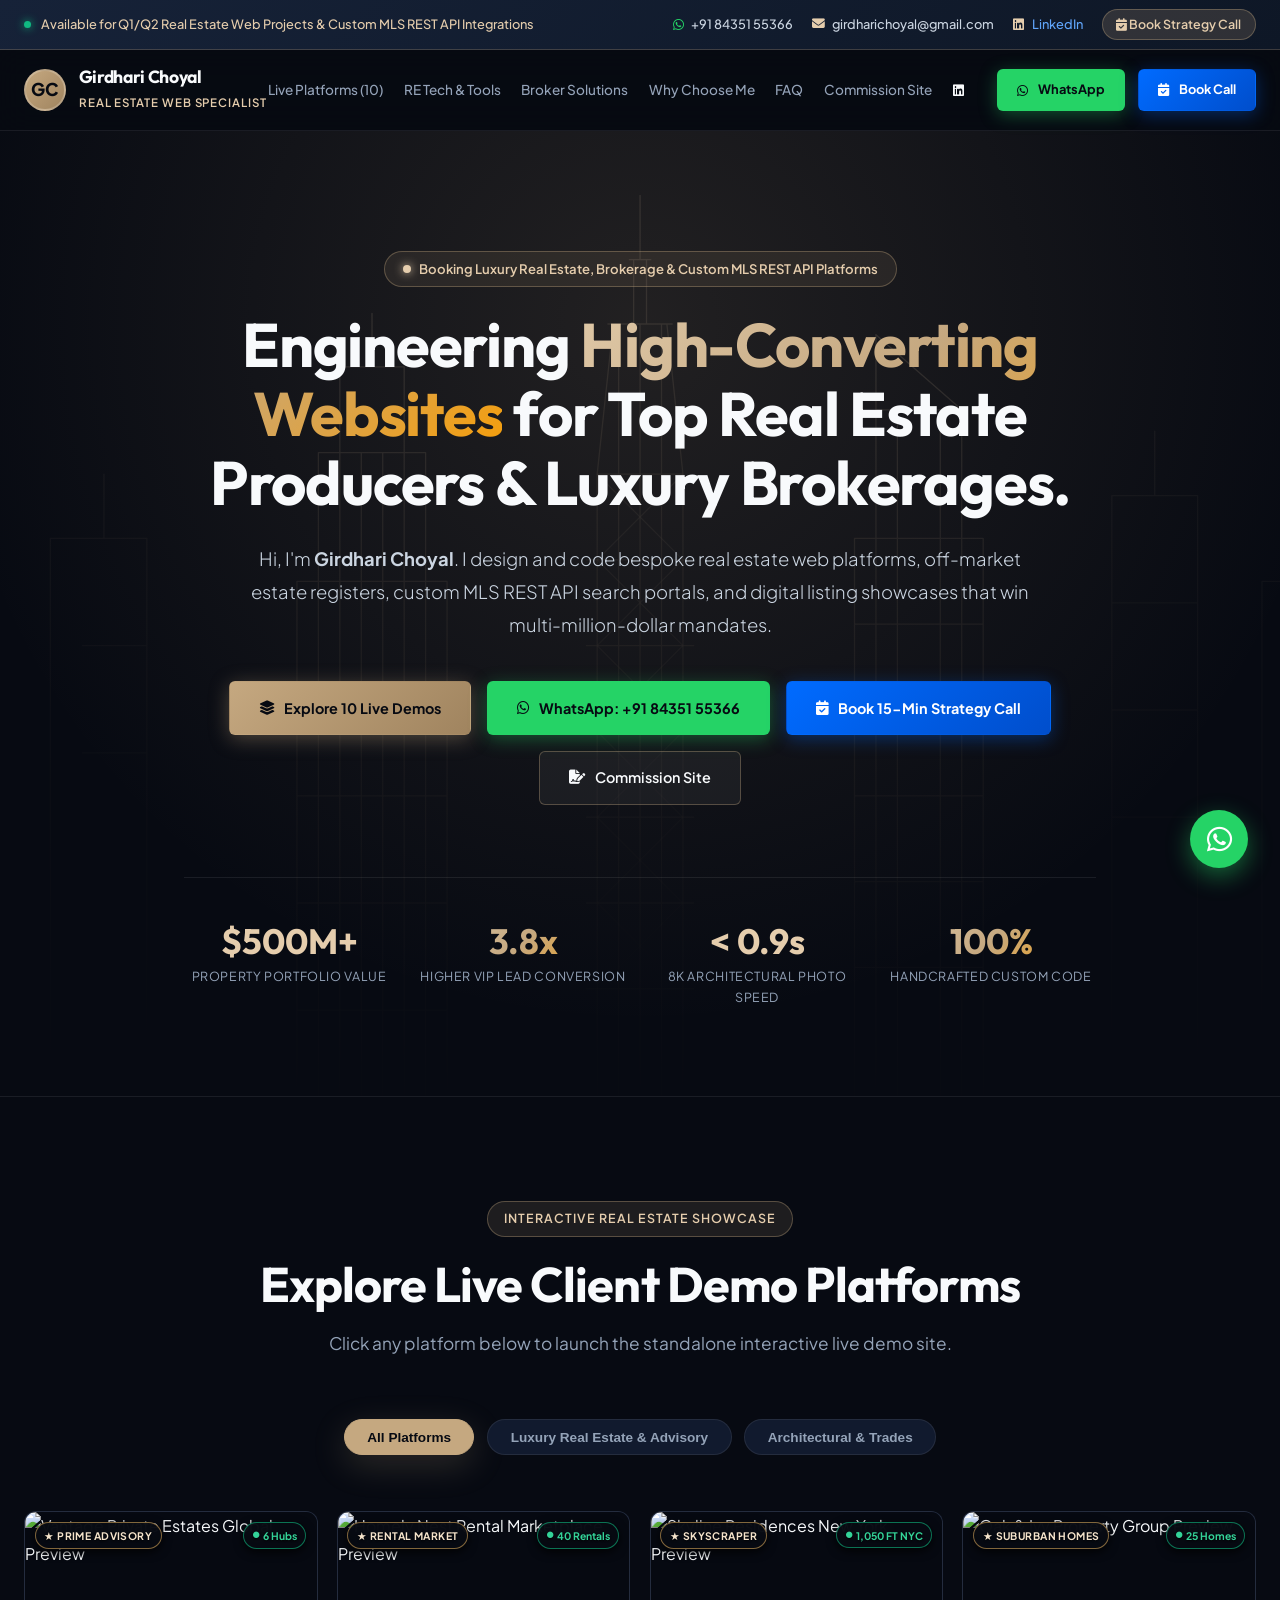
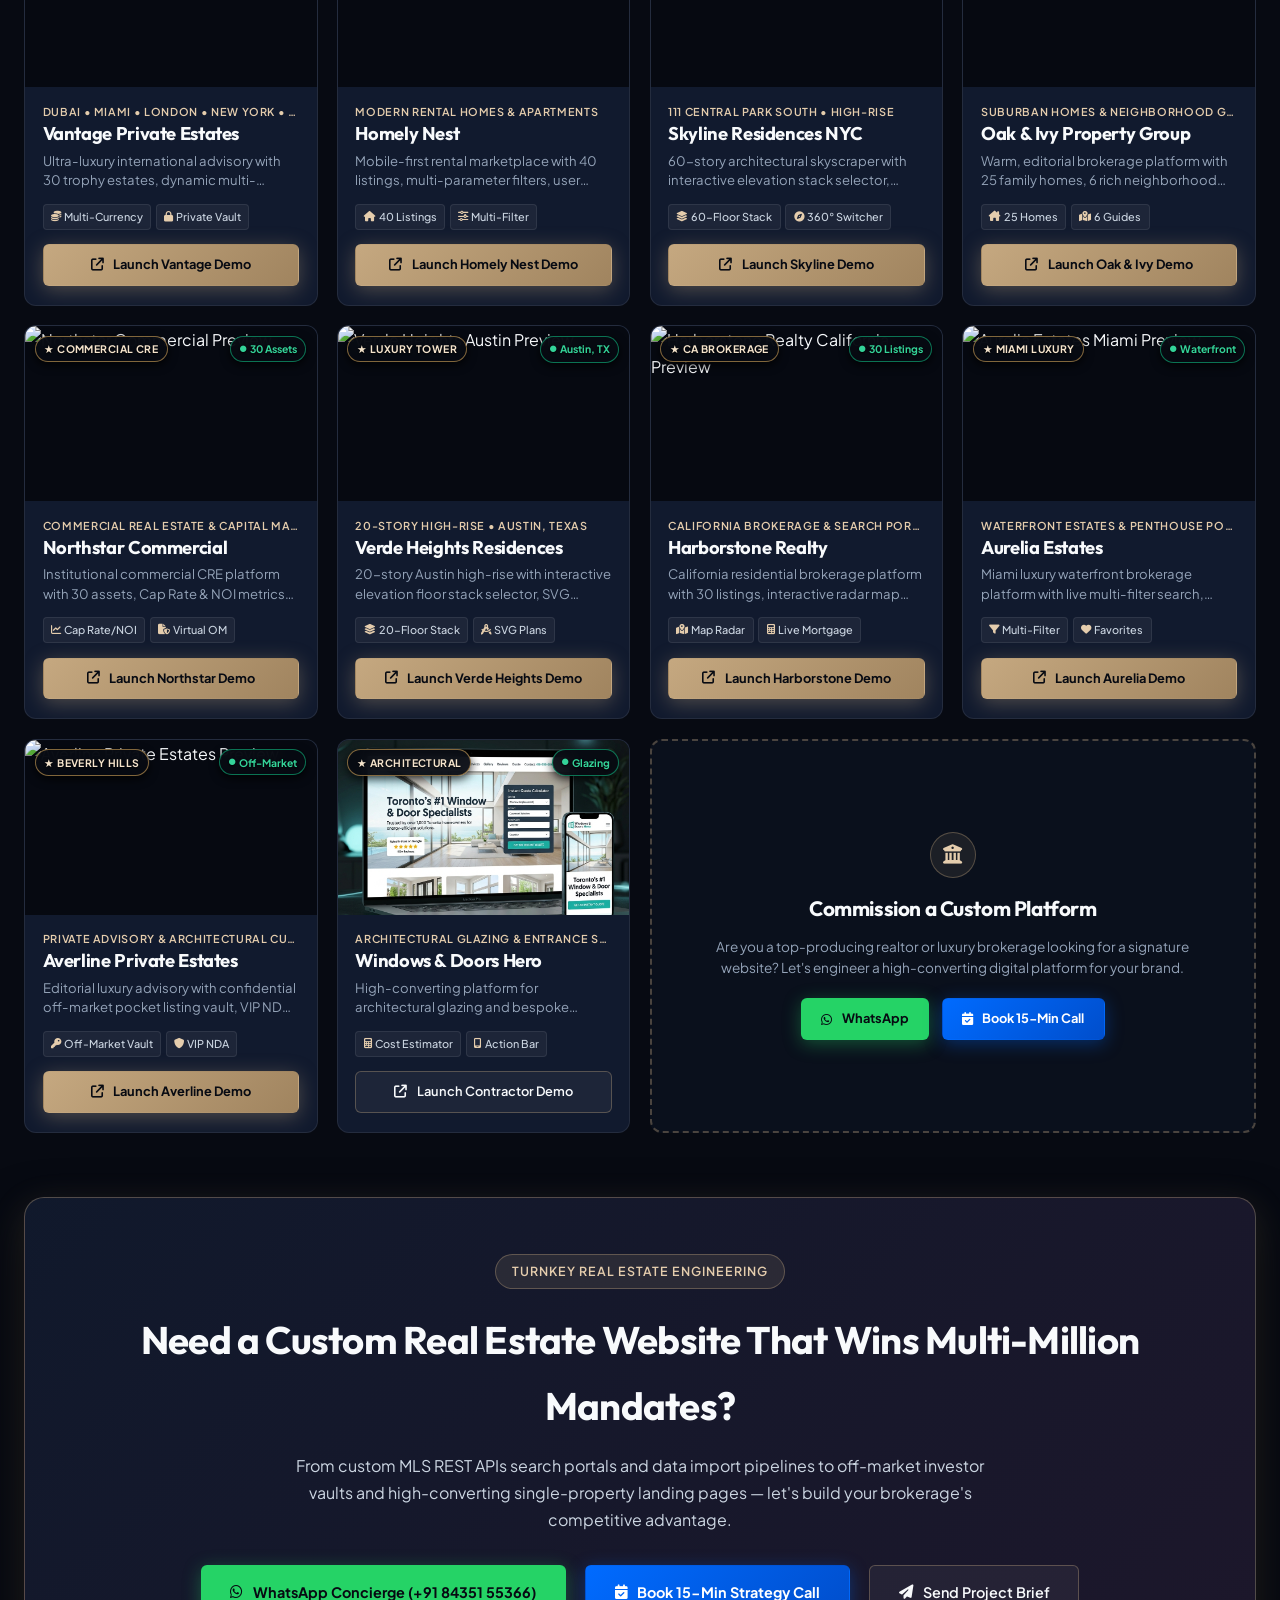
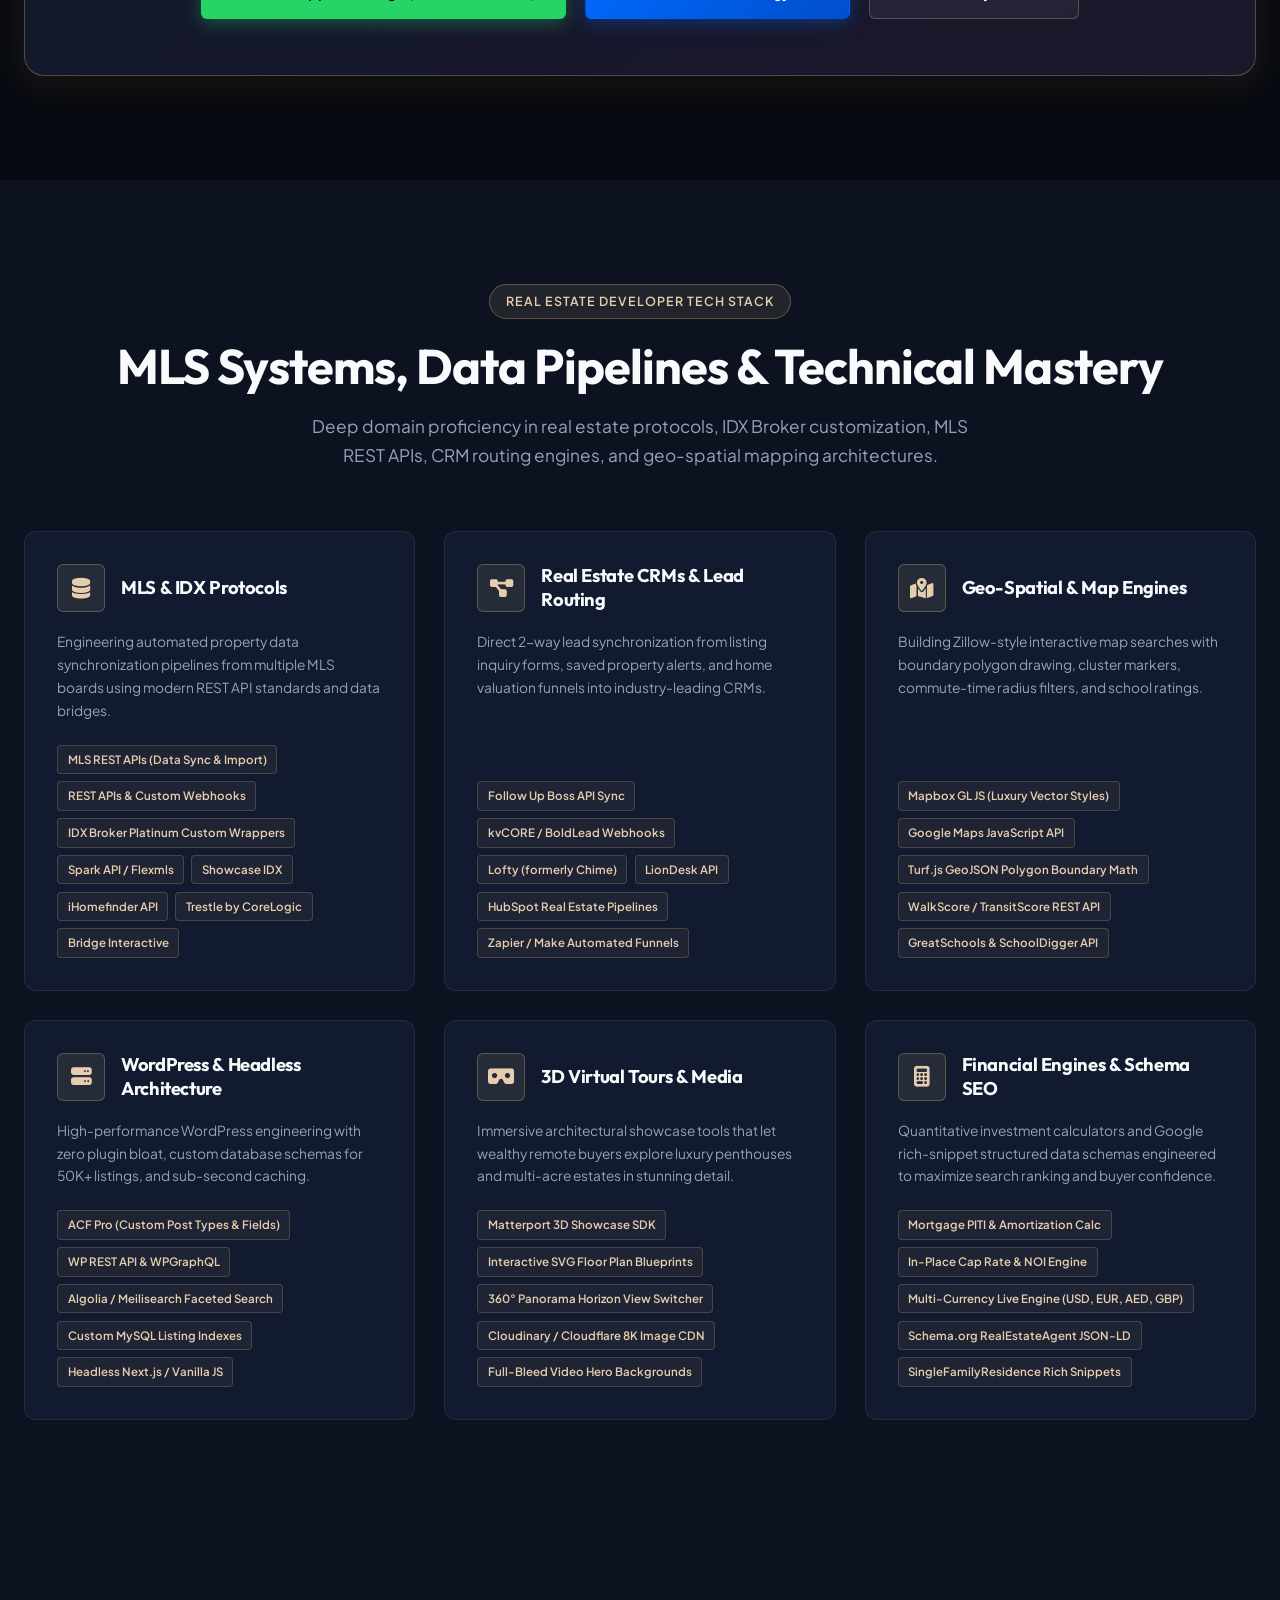
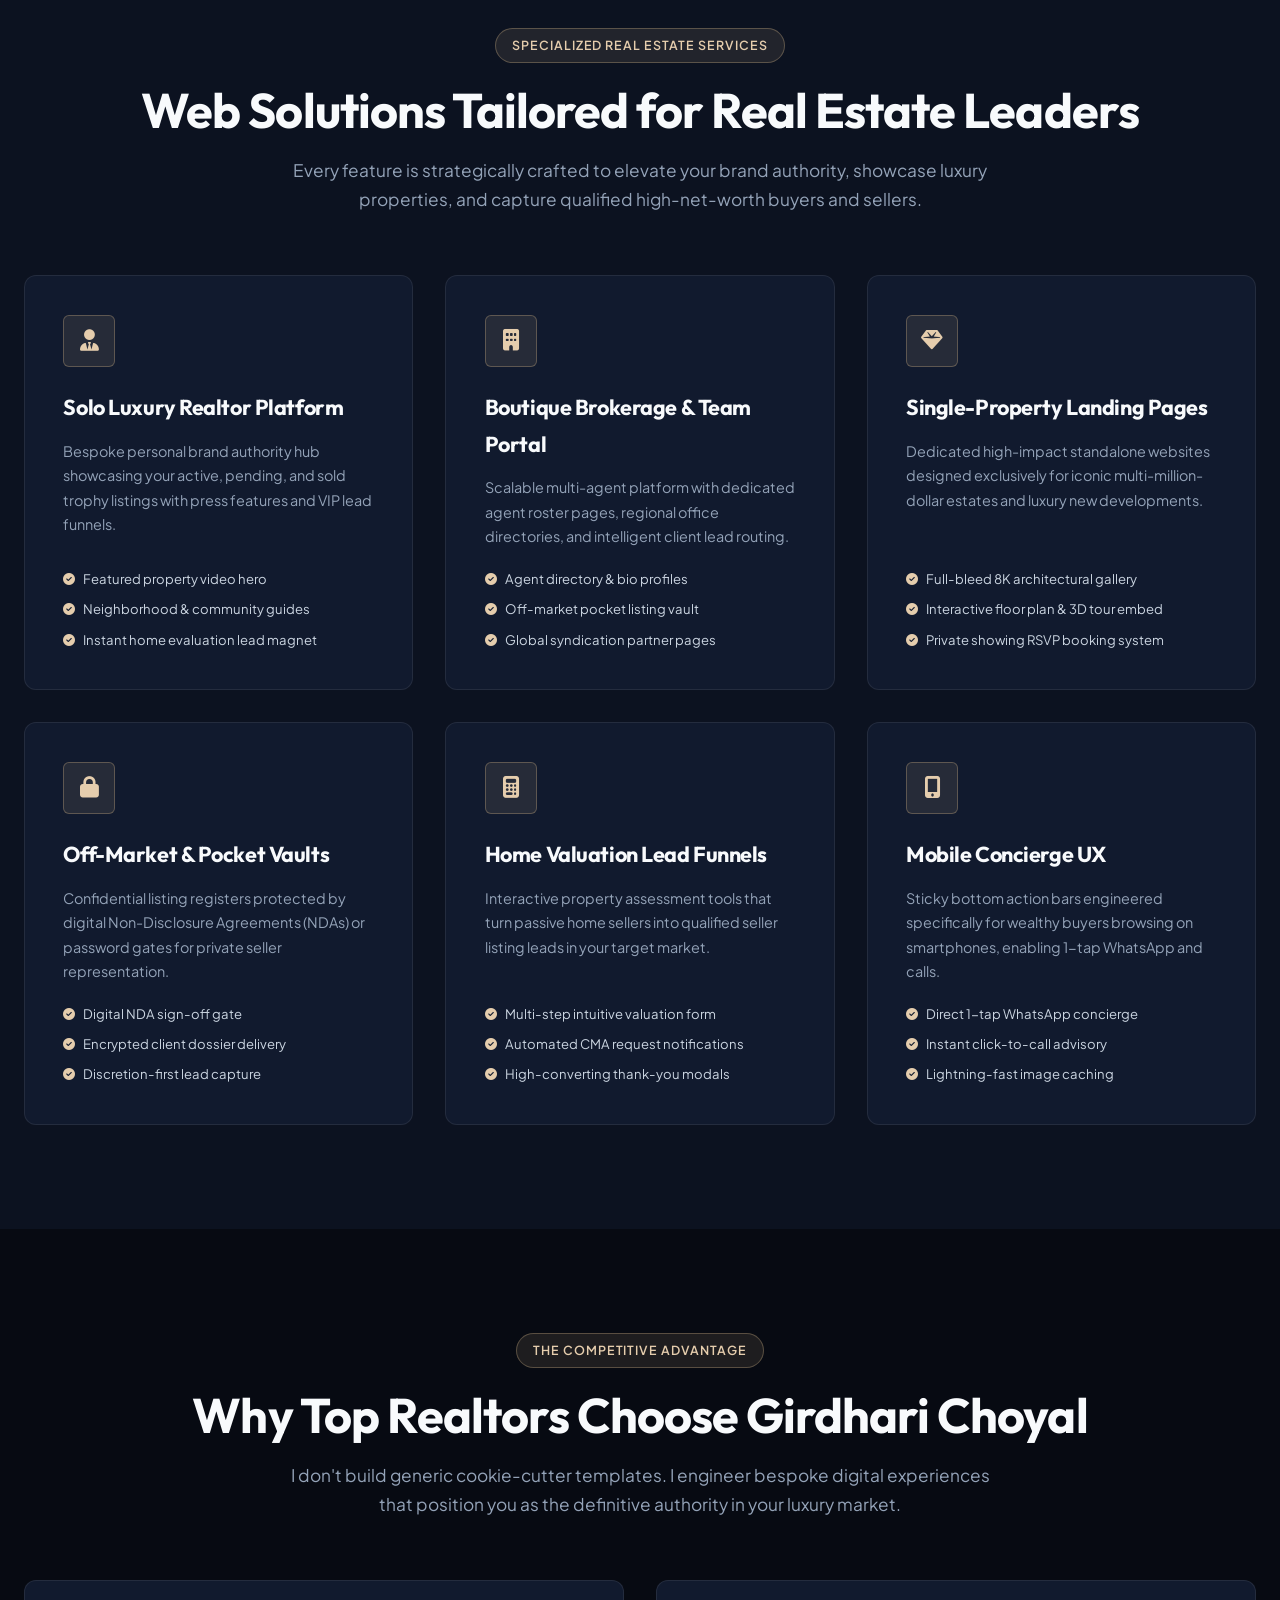
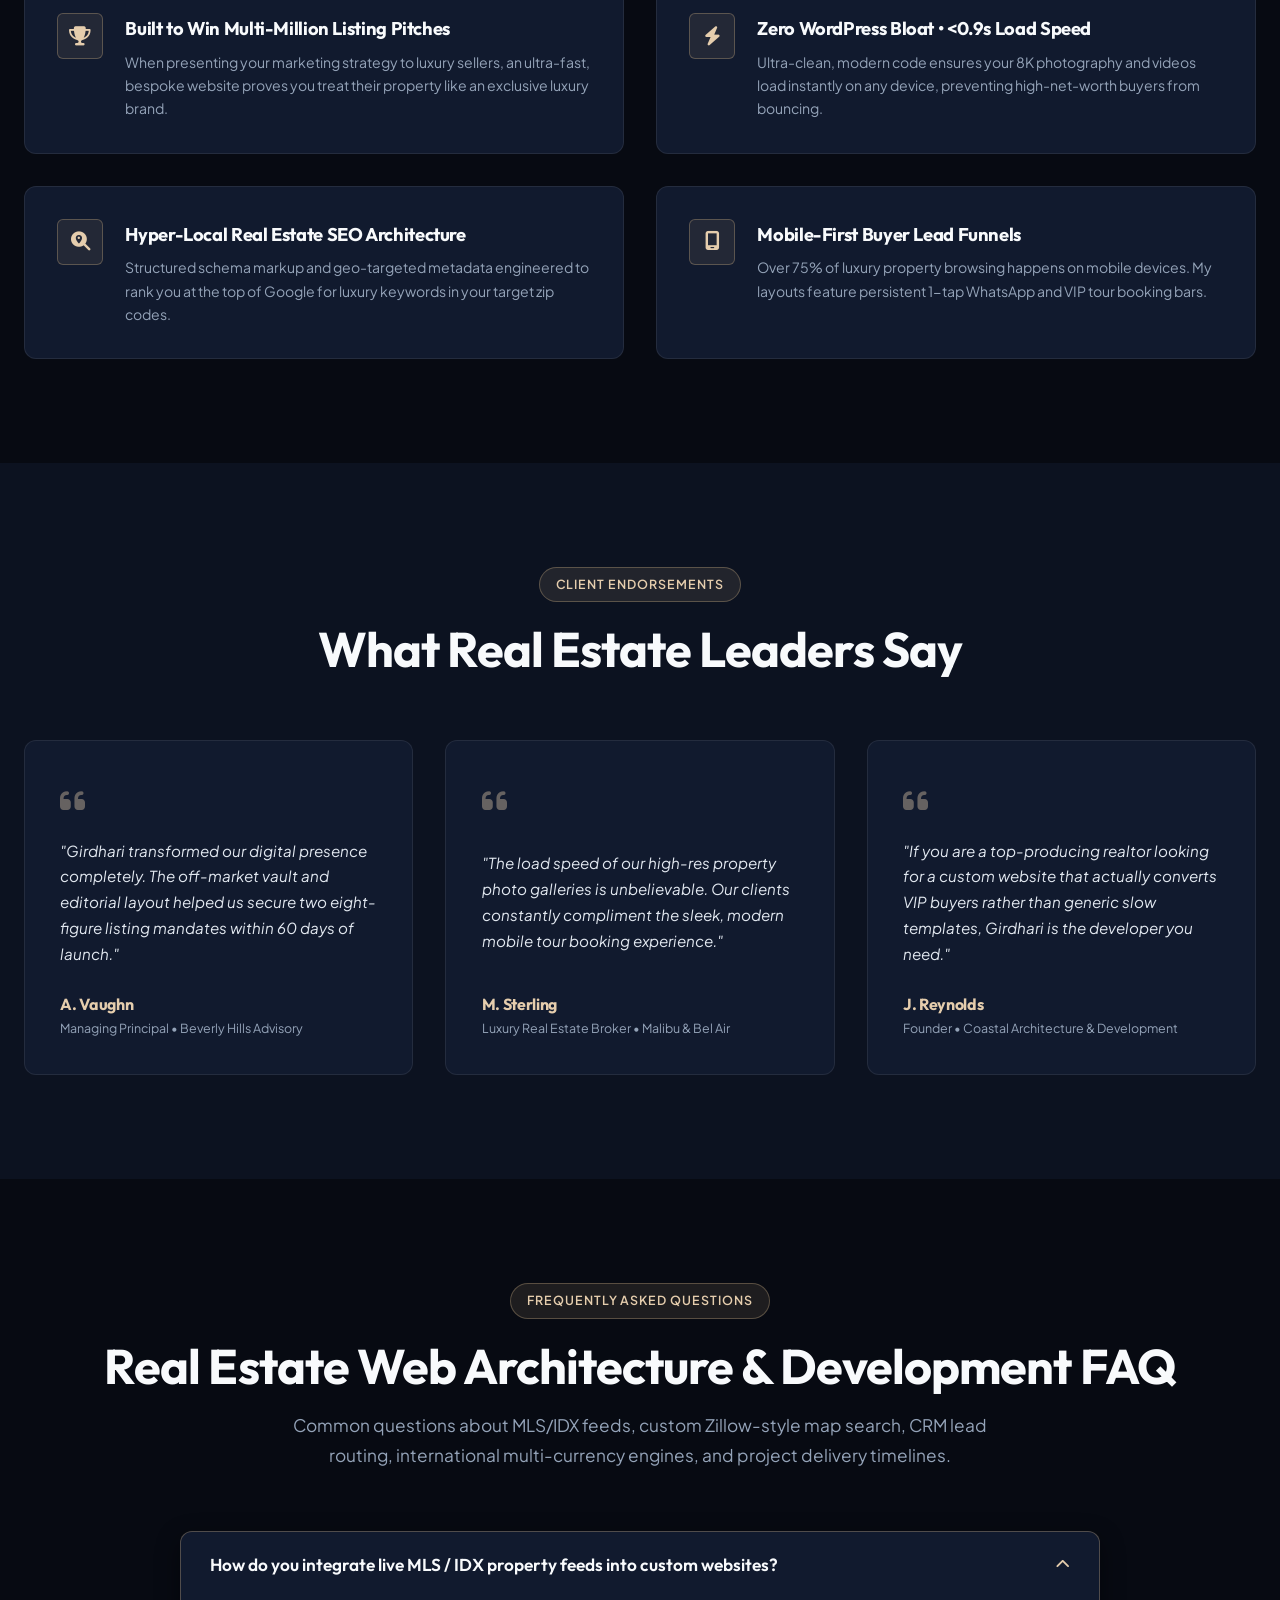
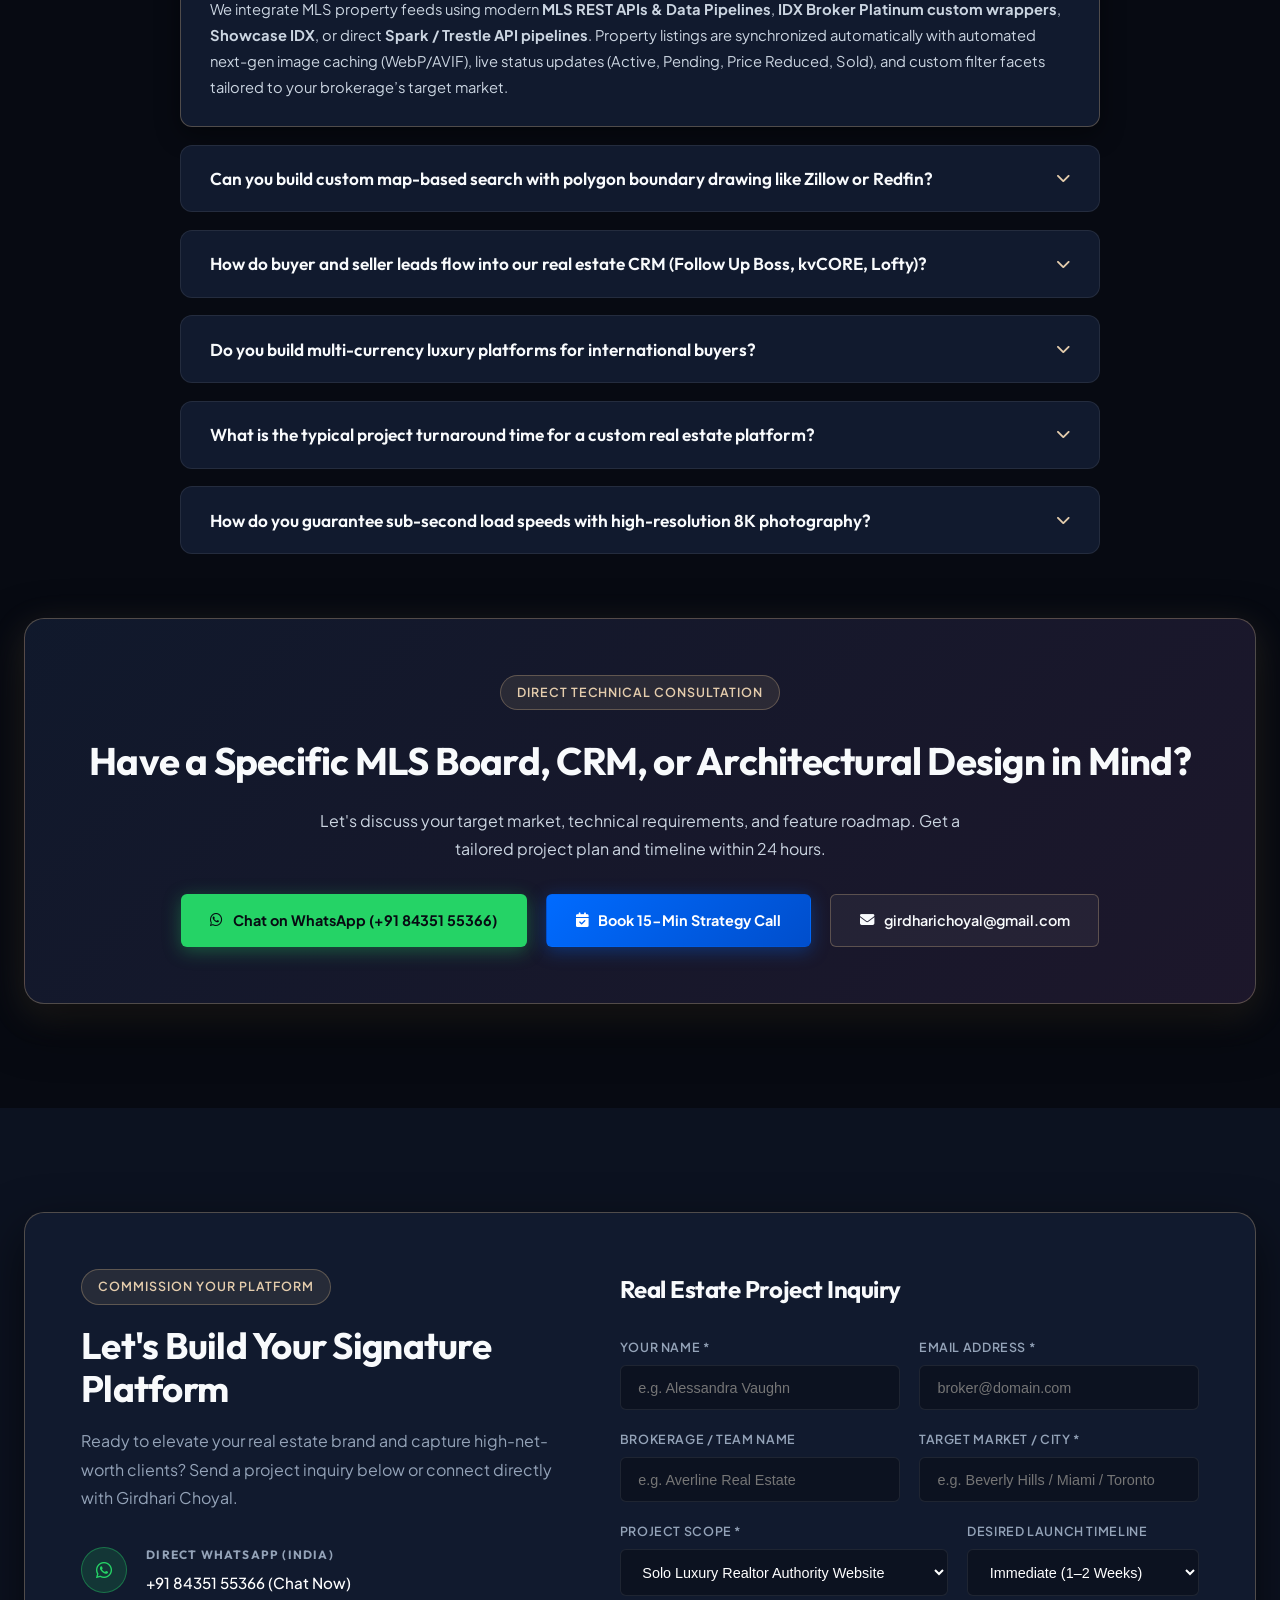
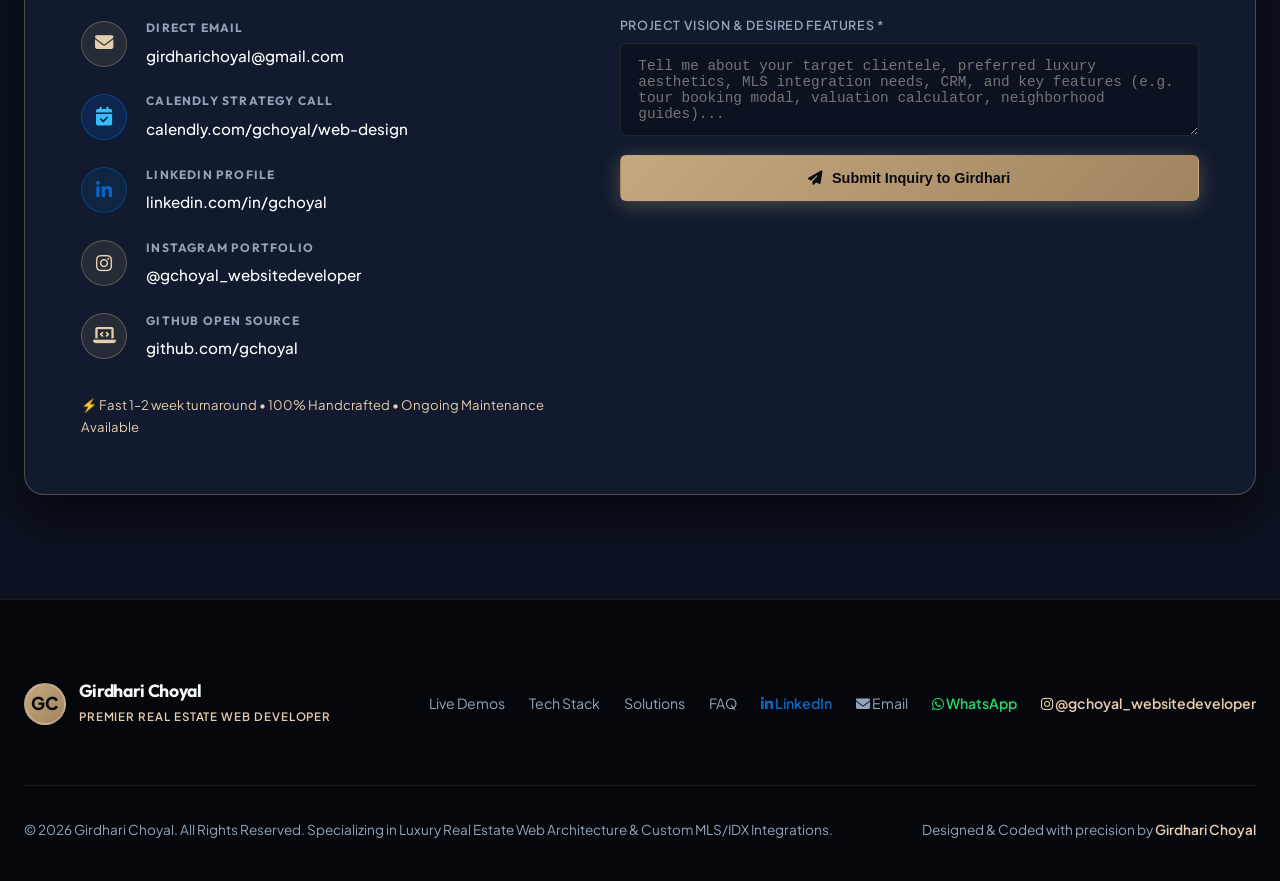
==== commit f9a6cc19: "ok" ====
--- a/index.html
+++ b/index.html
@@ -21,7 +21,7 @@
         <div class="container top-bar-inner">
             <div class="top-bar-left">
                 <span class="top-bar-pulse"></span>
-                <span>Available for Q1/Q2 Real Estate Web Projects & Custom MLS/IDX Integrations</span>
+                <span>Available for Q1/Q2 Real Estate Web Projects & Custom MLS REST API Integrations</span>
             </div>
             <div class="top-bar-right">
                 <a href="https://wa.me/918435155366?text=Hi%20Girdhari,%20I%20would%20like%20to%20discuss%20a%20luxury%20real%20estate%20website%20project" target="_blank" class="top-bar-link whatsapp-link">
@@ -30,6 +30,9 @@
                 <a href="mailto:girdharichoyal@gmail.com" class="top-bar-link">
                     <i class="fa-solid fa-envelope"></i> girdharichoyal@gmail.com
                 </a>
+                <a href="https://www.linkedin.com/in/gchoyal/" target="_blank" class="top-bar-link" style="color: #60a5fa;">
+                    <i class="fa-brands fa-linkedin"></i> LinkedIn
+                </a>
                 <a href="https://calendly.com/gchoyal/web-design" target="_blank" class="top-bar-cta">
                     <i class="fa-solid fa-calendar-check"></i> Book Strategy Call
                 </a>
@@ -38,7 +41,7 @@
     </div>
 
     <!-- Floating WhatsApp Action -->
-    <a href="https://wa.me/918435155366?text=Hi%20Girdhari,%20I%20am%20interested%20in%20a%20custom%20real%20estate%20website%20or%20MLS/IDX%20integration" target="_blank" class="floating-whatsapp" aria-label="Direct WhatsApp Concierge">
+    <a href="https://wa.me/918435155366?text=Hi%20Girdhari,%20I%20am%20interested%20in%20a%20custom%20real%20estate%20website%20or%20MLS%20REST%20API%20integration" target="_blank" class="floating-whatsapp" aria-label="Direct WhatsApp Concierge">
         <i class="fa-brands fa-whatsapp"></i>
     </a>
 
@@ -63,6 +66,9 @@
             </nav>
 
             <div class="nav-actions">
+                <a href="https://www.linkedin.com/in/gchoyal/" target="_blank" class="btn btn-linkedin btn-sm" title="LinkedIn Profile">
+                    <i class="fa-brands fa-linkedin"></i>
+                </a>
                 <a href="https://wa.me/918435155366?text=Hi%20Girdhari,%20I%20would%20like%20to%20discuss%20a%20luxury%20real%20estate%20website" target="_blank" class="btn btn-whatsapp btn-sm">
                     <i class="fa-brands fa-whatsapp"></i> WhatsApp
                 </a>
@@ -81,7 +87,7 @@
         <div class="container hero-content">
             <div class="status-badge">
                 <span class="status-dot"></span>
-                <span>Booking Luxury Real Estate, Brokerage & Custom IDX Platforms</span>
+                <span>Booking Luxury Real Estate, Brokerage & Custom MLS REST API Platforms</span>
             </div>
 
             <h1 class="hero-headline">
@@ -89,7 +95,7 @@
             </h1>
 
             <p class="hero-bio">
-                Hi, I'm <strong>Girdhari Choyal</strong>. I design and code bespoke real estate web platforms, off-market estate registers, custom MLS/RESO Web API search portals, and digital listing showcases that win multi-million-dollar mandates.
+                Hi, I'm <strong>Girdhari Choyal</strong>. I design and code bespoke real estate web platforms, off-market estate registers, custom MLS REST API search portals, and digital listing showcases that win multi-million-dollar mandates.
             </p>
 
             <div class="hero-ctas">
@@ -154,23 +160,23 @@
                 <div class="project-card" data-category="real-estate">
                     <div class="project-thumb-wrap">
                         <img src="https://images.unsplash.com/photo-1613490493576-7fde63acd811?auto=format&fit=crop&w=800&q=80" alt="Vantage Private Estates Global Preview" class="project-thumb">
-                        <span class="project-badge-top">★ Global Prime Advisory</span>
-                        <span class="project-status"><i class="fa-solid fa-circle" style="font-size: 0.45rem;"></i> 6 Global Hubs</span>
+                        <div class="project-thumb-overlay">
+                            <span class="project-badge-top">★ Prime Advisory</span>
+                            <span class="project-status"><i class="fa-solid fa-circle" style="font-size: 0.4rem;"></i> 6 Hubs</span>
+                        </div>
                     </div>
                     <div class="project-body">
-                        <span class="project-category">Dubai • Miami • London • New York • Monaco • Los Angeles</span>
+                        <span class="project-category">Dubai • Miami • London • New York • Monaco</span>
                         <h3 class="project-title">Vantage Private Estates</h3>
                         <p class="project-desc">
-                            Ultra-luxury international real estate advisory platform representing 30 trophy properties ($6.5M to $125M). Features a live dynamic multi-currency converter (USD, EUR, GBP, AED), 6 global prime destination hubs, quantitative investment & rental yield advisory, confidential off-market trophy vault, 6 market intelligence journal reports, and 6 senior international advisor profiles.
+                            Ultra-luxury international advisory with 30 trophy estates, dynamic multi-currency engine (USD, EUR, GBP, AED), and off-market vault.
                         </p>
                         <div class="project-tags">
-                            <span class="tag-item"><i class="fa-solid fa-earth-americas"></i> 30 Global Trophy Assets</span>
-                            <span class="tag-item"><i class="fa-solid fa-coins"></i> Multi-Currency Engine</span>
-                            <span class="tag-item"><i class="fa-solid fa-chart-line"></i> Yield & Appreciation Matrix</span>
-                            <span class="tag-item"><i class="fa-solid fa-lock"></i> Confidential Vault</span>
+                            <span class="tag-item"><i class="fa-solid fa-coins"></i> Multi-Currency</span>
+                            <span class="tag-item"><i class="fa-solid fa-lock"></i> Private Vault</span>
                         </div>
                         <div class="project-actions">
-                            <a href="./vantage-estates/" class="btn btn-primary btn-sm" style="flex-grow: 1;">
+                            <a href="./vantage-estates/" class="btn btn-primary btn-sm">
                                 <i class="fa-solid fa-arrow-up-right-from-square"></i> Launch Vantage Demo
                             </a>
                         </div>
@@ -181,23 +187,23 @@
                 <div class="project-card" data-category="real-estate">
                     <div class="project-thumb-wrap">
                         <img src="https://images.unsplash.com/photo-1560448204-e02f11c3d0e2?auto=format&fit=crop&w=800&q=80" alt="Homely Nest Rental Marketplace Preview" class="project-thumb">
-                        <span class="project-badge-top">★ Modern Rental Marketplace</span>
-                        <span class="project-status"><i class="fa-solid fa-circle" style="font-size: 0.45rem;"></i> 40 Live Rentals</span>
+                        <div class="project-thumb-overlay">
+                            <span class="project-badge-top">★ Rental Market</span>
+                            <span class="project-status"><i class="fa-solid fa-circle" style="font-size: 0.4rem;"></i> 40 Rentals</span>
+                        </div>
                     </div>
                     <div class="project-body">
-                        <span class="project-category">Modern Rental Homes, Apartments & Lofts Marketplace</span>
+                        <span class="project-category">Modern Rental Homes & Apartments</span>
                         <h3 class="project-title">Homely Nest</h3>
                         <p class="project-desc">
-                            Fresh, friendly, mobile-first rental property marketplace. Features 40 realistic rental listings across 7 metro neighborhoods ($950 to $5,800/mo), multi-parameter search & filter engine, simulated "My Nest" logged-in user dashboard (saved properties, saved searches with email alert toggles, recently viewed), interactive tour availability calendar, and a 4-step digital tenant application wizard.
+                            Mobile-first rental marketplace with 40 listings, multi-parameter filters, user dashboard, tour calendar, and 4-step tenant application.
                         </p>
                         <div class="project-tags">
-                            <span class="tag-item"><i class="fa-solid fa-house"></i> 40 Rental Listings</span>
-                            <span class="tag-item"><i class="fa-solid fa-sliders"></i> Multi-Filter Search</span>
-                            <span class="tag-item"><i class="fa-solid fa-calendar-check"></i> Live Tour Calendar</span>
-                            <span class="tag-item"><i class="fa-solid fa-file-pen"></i> 4-Step Application</span>
+                            <span class="tag-item"><i class="fa-solid fa-house"></i> 40 Listings</span>
+                            <span class="tag-item"><i class="fa-solid fa-sliders"></i> Multi-Filter</span>
                         </div>
                         <div class="project-actions">
-                            <a href="./homely-nest/" class="btn btn-primary btn-sm" style="flex-grow: 1;">
+                            <a href="./homely-nest/" class="btn btn-primary btn-sm">
                                 <i class="fa-solid fa-arrow-up-right-from-square"></i> Launch Homely Nest Demo
                             </a>
                         </div>
@@ -208,23 +214,23 @@
                 <div class="project-card" data-category="real-estate">
                     <div class="project-thumb-wrap">
                         <img src="https://images.unsplash.com/photo-1534430480872-3498386e7856?auto=format&fit=crop&w=800&q=80" alt="Skyline Residences New York Preview" class="project-thumb">
-                        <span class="project-badge-top">★ 60-Story Skyscraper</span>
-                        <span class="project-status"><i class="fa-solid fa-circle" style="font-size: 0.45rem;"></i> 1,050 FT NYC</span>
+                        <div class="project-thumb-overlay">
+                            <span class="project-badge-top">★ Skyscraper</span>
+                            <span class="project-status"><i class="fa-solid fa-circle" style="font-size: 0.4rem;"></i> 1,050 FT NYC</span>
+                        </div>
                     </div>
                     <div class="project-body">
-                        <span class="project-category">111 Central Park South • Billionaires' Row Skyscraper</span>
+                        <span class="project-category">111 Central Park South • High-Rise</span>
                         <h3 class="project-title">Skyline Residences NYC</h3>
                         <p class="project-desc">
-                            Monumental 60-story architectural high-rise platform rising 1,050 feet above Central Park. Features an interactive 60-floor elevation stack controller (Floors 01–60), 20 bespoke luxury residences ($3.85M to $65M Triplex Sky Mansion), custom SVG floor plan schematics with dimension callouts, 45,000 SF curated amenity showcase, and 360° Manhattan horizon view switcher.
+                            60-story architectural skyscraper with interactive elevation stack selector, $65M penthouse, SVG floor plans, and 360° horizon switcher.
                         </p>
                         <div class="project-tags">
-                            <span class="tag-item"><i class="fa-solid fa-layer-group"></i> 60-Floor Vertical Stack</span>
-                            <span class="tag-item"><i class="fa-solid fa-gem"></i> $65M Penthouse</span>
-                            <span class="tag-item"><i class="fa-solid fa-compass"></i> 360° Horizon Switcher</span>
-                            <span class="tag-item"><i class="fa-solid fa-compass-drafting"></i> SVG Floor Plans</span>
+                            <span class="tag-item"><i class="fa-solid fa-layer-group"></i> 60-Floor Stack</span>
+                            <span class="tag-item"><i class="fa-solid fa-compass"></i> 360° Switcher</span>
                         </div>
                         <div class="project-actions">
-                            <a href="./skyline-residences/" class="btn btn-primary btn-sm" style="flex-grow: 1;">
+                            <a href="./skyline-residences/" class="btn btn-primary btn-sm">
                                 <i class="fa-solid fa-arrow-up-right-from-square"></i> Launch Skyline Demo
                             </a>
                         </div>
@@ -235,23 +241,23 @@
                 <div class="project-card" data-category="real-estate">
                     <div class="project-thumb-wrap">
                         <img src="https://images.unsplash.com/photo-1600585154526-990dced4db0d?auto=format&fit=crop&w=800&q=80" alt="Oak & Ivy Property Group Preview" class="project-thumb">
-                        <span class="project-badge-top">★ Boutique Suburban Brokerage</span>
-                        <span class="project-status"><i class="fa-solid fa-circle" style="font-size: 0.45rem;"></i> 25 Family Homes</span>
+                        <div class="project-thumb-overlay">
+                            <span class="project-badge-top">★ Suburban Homes</span>
+                            <span class="project-status"><i class="fa-solid fa-circle" style="font-size: 0.4rem;"></i> 25 Homes</span>
+                        </div>
                     </div>
                     <div class="project-body">
-                        <span class="project-category">Boutique Family Brokerage & Neighborhood Intelligence</span>
+                        <span class="project-category">Suburban Homes & Neighborhood Guides</span>
                         <h3 class="project-title">Oak & Ivy Property Group</h3>
                         <p class="project-desc">
-                            Warm, sophisticated, and editorial real estate brokerage website designed for families buying and selling premium suburban homes. Features 25 residential listings, 6 in-depth reusable neighborhood guides with school ratings and community metrics, interactive Buyer's and Seller's guides, real-time mortgage calculator, and home valuation CMA intake engine.
+                            Warm, editorial brokerage platform with 25 family homes, 6 rich neighborhood school guides, live mortgage calculator, and home valuation CMA intake.
                         </p>
                         <div class="project-tags">
-                            <span class="tag-item"><i class="fa-solid fa-house-chimney"></i> 25 Family Listings</span>
-                            <span class="tag-item"><i class="fa-solid fa-map-location-dot"></i> 6 Neighborhood Guides</span>
-                            <span class="tag-item"><i class="fa-solid fa-graduation-cap"></i> 10/10 School Feeder</span>
-                            <span class="tag-item"><i class="fa-solid fa-calculator"></i> Real-Time Mortgage</span>
+                            <span class="tag-item"><i class="fa-solid fa-house-chimney"></i> 25 Homes</span>
+                            <span class="tag-item"><i class="fa-solid fa-map-location-dot"></i> 6 Guides</span>
                         </div>
                         <div class="project-actions">
-                            <a href="./oak-and-ivy/" class="btn btn-primary btn-sm" style="flex-grow: 1;">
+                            <a href="./oak-and-ivy/" class="btn btn-primary btn-sm">
                                 <i class="fa-solid fa-arrow-up-right-from-square"></i> Launch Oak & Ivy Demo
                             </a>
                         </div>
@@ -262,23 +268,23 @@
                 <div class="project-card" data-category="real-estate">
                     <div class="project-thumb-wrap">
                         <img src="https://images.unsplash.com/photo-1486406146926-c627a92ad1ab?auto=format&fit=crop&w=800&q=80" alt="Northstar Commercial Preview" class="project-thumb">
-                        <span class="project-badge-top">★ Institutional Commercial CRE</span>
-                        <span class="project-status"><i class="fa-solid fa-circle" style="font-size: 0.45rem;"></i> 30 CRE Assets</span>
+                        <div class="project-thumb-overlay">
+                            <span class="project-badge-top">★ Commercial CRE</span>
+                            <span class="project-status"><i class="fa-solid fa-circle" style="font-size: 0.4rem;"></i> 30 Assets</span>
+                        </div>
                     </div>
                     <div class="project-body">
-                        <span class="project-category">Commercial Real Estate & Capital Markets Advisory</span>
+                        <span class="project-category">Commercial Real Estate & Capital Markets</span>
                         <h3 class="project-title">Northstar Commercial</h3>
                         <p class="project-desc">
-                            Data-driven institutional commercial real estate platform representing investors, landlords, and corporate tenants across industrial, office, retail, multifamily, and development land. Features 30 commercial listings, 4-card investment metrics dashboard (Cap Rate, NOI, Occupancy, Price/SqFt), national Q1 market research reports, and confidential offering memorandum (OM) request portal.
+                            Institutional commercial CRE platform with 30 assets, Cap Rate & NOI metrics dashboard, Q1 market research reports, and virtual OM deal room.
                         </p>
                         <div class="project-tags">
-                            <span class="tag-item"><i class="fa-solid fa-building"></i> 30 Commercial Listings</span>
-                            <span class="tag-item"><i class="fa-solid fa-chart-line"></i> Cap Rate & NOI Engine</span>
-                            <span class="tag-item"><i class="fa-solid fa-chart-simple"></i> Q1 Research Reports</span>
-                            <span class="tag-item"><i class="fa-solid fa-file-shield"></i> Virtual OM Deal Room</span>
+                            <span class="tag-item"><i class="fa-solid fa-chart-line"></i> Cap Rate/NOI</span>
+                            <span class="tag-item"><i class="fa-solid fa-file-shield"></i> Virtual OM</span>
                         </div>
                         <div class="project-actions">
-                            <a href="./northstar-commercial/" class="btn btn-primary btn-sm" style="flex-grow: 1;">
+                            <a href="./northstar-commercial/" class="btn btn-primary btn-sm">
                                 <i class="fa-solid fa-arrow-up-right-from-square"></i> Launch Northstar Demo
                             </a>
                         </div>
@@ -289,23 +295,23 @@
                 <div class="project-card" data-category="real-estate">
                     <div class="project-thumb-wrap">
                         <img src="https://images.unsplash.com/photo-1545324418-cc1a3fa10c00?auto=format&fit=crop&w=800&q=80" alt="Verde Heights Austin Preview" class="project-thumb">
-                        <span class="project-badge-top">★ 20-Story Tower</span>
-                        <span class="project-status"><i class="fa-solid fa-circle" style="font-size: 0.45rem;"></i> Austin, TX</span>
+                        <div class="project-thumb-overlay">
+                            <span class="project-badge-top">★ Luxury Tower</span>
+                            <span class="project-status"><i class="fa-solid fa-circle" style="font-size: 0.4rem;"></i> Austin, TX</span>
+                        </div>
                     </div>
                     <div class="project-body">
-                        <span class="project-category">Luxury Residential Development • Austin, Texas</span>
+                        <span class="project-category">20-Story High-Rise • Austin, Texas</span>
                         <h3 class="project-title">Verde Heights Residences</h3>
                         <p class="project-desc">
-                            Modern architectural real estate development platform for a 20-story luxury high-rise on Lady Bird Lake in Austin, TX. Features an interactive 20-floor elevation stack selector (Floors 01–20), floor plan filtering (Studio to Penthouse), SVG spatial blueprints, resort amenity showcase, and VIP tour booking engine.
+                            20-story Austin high-rise with interactive elevation floor stack selector, SVG architectural blueprints, amenity tour, and VIP showing scheduler.
                         </p>
                         <div class="project-tags">
                             <span class="tag-item"><i class="fa-solid fa-layer-group"></i> 20-Floor Stack</span>
-                            <span class="tag-item"><i class="fa-solid fa-compass-drafting"></i> SVG Floor Plans</span>
-                            <span class="tag-item"><i class="fa-solid fa-water-ladder"></i> 7 Luxury Amenities</span>
-                            <span class="tag-item"><i class="fa-solid fa-calendar-check"></i> VIP Tour Scheduler</span>
+                            <span class="tag-item"><i class="fa-solid fa-compass-drafting"></i> SVG Plans</span>
                         </div>
                         <div class="project-actions">
-                            <a href="./verde-heights/" class="btn btn-primary btn-sm" style="flex-grow: 1;">
+                            <a href="./verde-heights/" class="btn btn-primary btn-sm">
                                 <i class="fa-solid fa-arrow-up-right-from-square"></i> Launch Verde Heights Demo
                             </a>
                         </div>
@@ -316,23 +322,23 @@
                 <div class="project-card" data-category="real-estate">
                     <div class="project-thumb-wrap">
                         <img src="https://images.unsplash.com/photo-1600596542815-ffad4c1539a9?auto=format&fit=crop&w=800&q=80" alt="Harborstone Realty California Preview" class="project-thumb">
-                        <span class="project-badge-top">★ California Brokerage</span>
-                        <span class="project-status"><i class="fa-solid fa-circle" style="font-size: 0.45rem;"></i> 30 Live Listings</span>
+                        <div class="project-thumb-overlay">
+                            <span class="project-badge-top">★ CA Brokerage</span>
+                            <span class="project-status"><i class="fa-solid fa-circle" style="font-size: 0.4rem;"></i> 30 Listings</span>
+                        </div>
                     </div>
                     <div class="project-body">
-                        <span class="project-category">California Residential Brokerage & Search Platform</span>
+                        <span class="project-category">California Brokerage & Search Portal</span>
                         <h3 class="project-title">Harborstone Realty</h3>
                         <p class="project-desc">
-                            Tech-driven residential real estate brokerage platform for California (San Francisco, Los Angeles, Newport Beach, Silicon Valley, San Diego, Malibu). Features a 30-property live database, multi-parameter search engine, interactive radar map view with clickable property pins, real-time mortgage & tax calculator, and VIP showing scheduler.
+                            California residential brokerage platform with 30 listings, interactive radar map view with clickable pins, live mortgage calculator, and VIP showing bookings.
                         </p>
                         <div class="project-tags">
-                            <span class="tag-item"><i class="fa-solid fa-magnifying-glass"></i> 30 California Listings</span>
-                            <span class="tag-item"><i class="fa-solid fa-map-location-dot"></i> Interactive Map Radar</span>
-                            <span class="tag-item"><i class="fa-solid fa-calculator"></i> Live Mortgage & Tax</span>
-                            <span class="tag-item"><i class="fa-solid fa-sliders"></i> Buy/Rent Filters</span>
+                            <span class="tag-item"><i class="fa-solid fa-map-location-dot"></i> Map Radar</span>
+                            <span class="tag-item"><i class="fa-solid fa-calculator"></i> Live Mortgage</span>
                         </div>
                         <div class="project-actions">
-                            <a href="./harborstone-realty/" class="btn btn-primary btn-sm" style="flex-grow: 1;">
+                            <a href="./harborstone-realty/" class="btn btn-primary btn-sm">
                                 <i class="fa-solid fa-arrow-up-right-from-square"></i> Launch Harborstone Demo
                             </a>
                         </div>
@@ -343,23 +349,23 @@
                 <div class="project-card" data-category="real-estate">
                     <div class="project-thumb-wrap">
                         <img src="https://images.unsplash.com/photo-1512917774080-9991f1c4c750?auto=format&fit=crop&w=800&q=80" alt="Aurelia Estates Miami Preview" class="project-thumb">
-                        <span class="project-badge-top">★ Miami Luxury Brokerage</span>
-                        <span class="project-status"><i class="fa-solid fa-circle" style="font-size: 0.45rem;"></i> Waterfront</span>
+                        <div class="project-thumb-overlay">
+                            <span class="project-badge-top">★ Miami Luxury</span>
+                            <span class="project-status"><i class="fa-solid fa-circle" style="font-size: 0.4rem;"></i> Waterfront</span>
+                        </div>
                     </div>
                     <div class="project-body">
                         <span class="project-category">Waterfront Estates & Penthouse Portals</span>
                         <h3 class="project-title">Aurelia Estates</h3>
                         <p class="project-desc">
-                            Full-scale luxury real estate brokerage platform for Miami, Florida (Star Island, Fisher Island, Brickell, Coral Gables). Features live property multi-parameter search, grid/list view toggles, favorite saving, interactive tour booking modal, 6 agent profiles, and neighborhood guides.
+                            Miami luxury waterfront brokerage platform with live multi-filter search, favorites engine, showing scheduler, agent rosters, and area guides.
                         </p>
                         <div class="project-tags">
-                            <span class="tag-item"><i class="fa-solid fa-filter"></i> Multi-Filter Search</span>
-                            <span class="tag-item"><i class="fa-solid fa-heart"></i> Favorites Engine</span>
-                            <span class="tag-item"><i class="fa-solid fa-calendar-check"></i> Showing Scheduler</span>
-                            <span class="tag-item"><i class="fa-solid fa-users"></i> 6 Advisor Rosters</span>
+                            <span class="tag-item"><i class="fa-solid fa-filter"></i> Multi-Filter</span>
+                            <span class="tag-item"><i class="fa-solid fa-heart"></i> Favorites</span>
                         </div>
                         <div class="project-actions">
-                            <a href="./aurelia-estates/" class="btn btn-primary btn-sm" style="flex-grow: 1;">
+                            <a href="./aurelia-estates/" class="btn btn-primary btn-sm">
                                 <i class="fa-solid fa-arrow-up-right-from-square"></i> Launch Aurelia Demo
                             </a>
                         </div>
@@ -370,23 +376,23 @@
                 <div class="project-card" data-category="real-estate">
                     <div class="project-thumb-wrap">
                         <img src="https://images.unsplash.com/photo-1600585154340-be6161a56a0c?auto=format&fit=crop&w=800&q=80" alt="Averline Private Estates Preview" class="project-thumb">
-                        <span class="project-badge-top">★ Beverly Hills Advisory</span>
-                        <span class="project-status"><i class="fa-solid fa-circle" style="font-size: 0.45rem;"></i> Off-Market</span>
+                        <div class="project-thumb-overlay">
+                            <span class="project-badge-top">★ Beverly Hills</span>
+                            <span class="project-status"><i class="fa-solid fa-circle" style="font-size: 0.4rem;"></i> Off-Market</span>
+                        </div>
                     </div>
                     <div class="project-body">
                         <span class="project-category">Private Advisory & Architectural Curation</span>
                         <h3 class="project-title">Averline Private Estates</h3>
                         <p class="project-desc">
-                            Editorial luxury real estate advisory website for high-net-worth principals across Beverly Hills, Malibu, and Bel Air. Features an off-market pocket listing register, interactive private tour scheduler, VIP NDA consultation form, and mobile concierge bar.
+                            Editorial luxury advisory with confidential off-market pocket listing vault, VIP NDA inquiry engine, private showing scheduler, and concierge bar.
                         </p>
                         <div class="project-tags">
                             <span class="tag-item"><i class="fa-solid fa-key"></i> Off-Market Vault</span>
-                            <span class="tag-item"><i class="fa-solid fa-calendar"></i> Tour Scheduler</span>
-                            <span class="tag-item"><i class="fa-solid fa-shield"></i> VIP NDA Inquiry</span>
-                            <span class="tag-item"><i class="fa-solid fa-feather"></i> Editorial Design</span>
+                            <span class="tag-item"><i class="fa-solid fa-shield"></i> VIP NDA</span>
                         </div>
                         <div class="project-actions">
-                            <a href="./estate-whisperer/" class="btn btn-primary btn-sm" style="flex-grow: 1;">
+                            <a href="./estate-whisperer/" class="btn btn-primary btn-sm">
                                 <i class="fa-solid fa-arrow-up-right-from-square"></i> Launch Averline Demo
                             </a>
                         </div>
@@ -397,23 +403,23 @@
                 <div class="project-card" data-category="home-services">
                     <div class="project-thumb-wrap">
                         <img src="windows-doors-hero/assets/windows-doors-hero-mockup.jpg" alt="Windows & Doors Hero Preview" class="project-thumb">
-                        <span class="project-badge-top">★ Glazing & Entrance</span>
-                        <span class="project-status"><i class="fa-solid fa-circle" style="font-size: 0.45rem;"></i> Architecture</span>
+                        <div class="project-thumb-overlay">
+                            <span class="project-badge-top">★ Architectural</span>
+                            <span class="project-status"><i class="fa-solid fa-circle" style="font-size: 0.4rem;"></i> Glazing</span>
+                        </div>
                     </div>
                     <div class="project-body">
                         <span class="project-category">Architectural Glazing & Entrance Systems</span>
                         <h3 class="project-title">Windows & Doors Hero</h3>
                         <p class="project-desc">
-                            High-converting web platform engineered for luxury architectural glazing, window detailing, and entrance craftsmanship. Features a dynamic cost calculator, sticky mobile action bar, floating animations, team grid, and interactive FAQ.
+                            High-converting platform for architectural glazing and bespoke entrance craftsmanship with dynamic cost estimator, mobile action bar, and quote modal.
                         </p>
                         <div class="project-tags">
                             <span class="tag-item"><i class="fa-solid fa-calculator"></i> Cost Estimator</span>
-                            <span class="tag-item"><i class="fa-solid fa-mobile-screen"></i> Mobile Action Bar</span>
-                            <span class="tag-item"><i class="fa-solid fa-wand-magic-sparkles"></i> Scroll Animations</span>
-                            <span class="tag-item"><i class="fa-solid fa-check"></i> Thank-You Modal</span>
+                            <span class="tag-item"><i class="fa-solid fa-mobile-screen"></i> Action Bar</span>
                         </div>
                         <div class="project-actions">
-                            <a href="./windows-doors-hero/" class="btn btn-outline btn-sm" style="flex-grow: 1;">
+                            <a href="./windows-doors-hero/" class="btn btn-outline btn-sm">
                                 <i class="fa-solid fa-arrow-up-right-from-square"></i> Launch Contractor Demo
                             </a>
                         </div>
@@ -425,16 +431,16 @@
                     <div class="coming-soon-icon">
                         <i class="fa-solid fa-building-columns"></i>
                     </div>
-                    <h3 style="font-size: 1.5rem; margin-bottom: 0.8rem;">Commission a Custom Real Estate Platform</h3>
-                    <p style="color: var(--text-muted); max-width: 600px; margin: 0 auto 1.5rem; font-size: 0.9rem; line-height: 1.7;">
-                        Are you a top-producing realtor, luxury brokerage, or real estate media company looking for a signature website that wins listings? Let's engineer a custom, high-converting digital platform for your brand.
+                    <h3 style="font-size: 1.3rem; margin-bottom: 0.6rem;">Commission a Custom Platform</h3>
+                    <p style="color: var(--text-muted); max-width: 500px; margin: 0 auto 1.2rem; font-size: 0.85rem; line-height: 1.6;">
+                        Are you a top-producing realtor or luxury brokerage looking for a signature website? Let's engineer a high-converting digital platform for your brand.
                     </p>
                     <div style="display: flex; gap: 0.8rem; justify-content: center; flex-wrap: wrap;">
                         <a href="https://wa.me/918435155366?text=Hi%20Girdhari,%20I%20want%20to%20discuss%20a%20custom%20real%20estate%20platform" target="_blank" class="btn btn-whatsapp btn-sm">
-                            <i class="fa-brands fa-whatsapp"></i> Chat on WhatsApp
+                            <i class="fa-brands fa-whatsapp"></i> WhatsApp
                         </a>
                         <a href="https://calendly.com/gchoyal/web-design" target="_blank" class="btn btn-calendly btn-sm">
-                            <i class="fa-solid fa-calendar-check"></i> Schedule 15-Min Call
+                            <i class="fa-solid fa-calendar-check"></i> Book 15-Min Call
                         </a>
                     </div>
                 </div>
@@ -446,7 +452,7 @@
                 <span class="badge-pill">Turnkey Real Estate Engineering</span>
                 <h3>Need a Custom Real Estate Website That Wins Multi-Million Mandates?</h3>
                 <p>
-                    From custom MLS/RESO Web API search portals to off-market investor vaults and high-converting single-property landing pages — let's build your brokerage's competitive advantage.
+                    From custom MLS REST APIs search portals and data import pipelines to off-market investor vaults and high-converting single-property landing pages — let's build your brokerage's competitive advantage.
                 </p>
                 <div class="cta-banner-actions">
                     <a href="https://wa.me/918435155366?text=Hi%20Girdhari,%20I%20want%20to%20commission%20a%20real%20estate%20website" target="_blank" class="btn btn-whatsapp">
@@ -470,7 +476,7 @@
                 <span class="badge-pill">Real Estate Developer Tech Stack</span>
                 <h2 class="section-title">MLS Systems, Data Pipelines & Technical Mastery</h2>
                 <p class="section-subtitle">
-                    Deep domain proficiency in real estate protocols, IDX Broker customization, RESO Web APIs, CRM routing engines, and geo-spatial mapping architectures.
+                    Deep domain proficiency in real estate protocols, IDX Broker customization, MLS REST APIs, CRM routing engines, and geo-spatial mapping architectures.
                 </p>
             </div>
 
@@ -482,11 +488,11 @@
                         <h3 class="tech-card-title">MLS & IDX Protocols</h3>
                     </div>
                     <p class="tech-card-desc">
-                        Engineering automated property data synchronization pipelines from multiple MLS boards using modern API standards and legacy bridges.
+                        Engineering automated property data synchronization pipelines from multiple MLS boards using modern REST API standards and data bridges.
                     </p>
                     <div class="tech-pills">
-                        <span class="tech-pill">RESO Web API (Data Dictionary 2.0)</span>
-                        <span class="tech-pill">RETS Migration</span>
+                        <span class="tech-pill">MLS REST APIs (Data Sync & Import)</span>
+                        <span class="tech-pill">REST APIs & Custom Webhooks</span>
                         <span class="tech-pill">IDX Broker Platinum Custom Wrappers</span>
                         <span class="tech-pill">Spark API / Flexmls</span>
                         <span class="tech-pill">Showcase IDX</span>
@@ -813,7 +819,7 @@
                     </button>
                     <div class="faq-answer">
                         <p>
-                            We integrate MLS property feeds using modern <strong>RESO Web APIs (Data Dictionary 2.0)</strong>, <strong>IDX Broker Platinum custom wrappers</strong>, <strong>Showcase IDX</strong>, or direct <strong>Spark / Trestle API pipelines</strong>. Property listings are synchronized automatically with automated next-gen image caching (WebP/AVIF), live status updates (Active, Pending, Price Reduced, Sold), and custom filter facets tailored to your brokerage’s target market.
+                            We integrate MLS property feeds using modern <strong>MLS REST APIs & Data Pipelines</strong>, <strong>IDX Broker Platinum custom wrappers</strong>, <strong>Showcase IDX</strong>, or direct <strong>Spark / Trestle API pipelines</strong>. Property listings are synchronized automatically with automated next-gen image caching (WebP/AVIF), live status updates (Active, Pending, Price Reduced, Sold), and custom filter facets tailored to your brokerage’s target market.
                         </p>
                     </div>
                 </div>
@@ -948,6 +954,15 @@
                             </div>
                         </div>
 
+                        <!-- LinkedIn -->
+                        <div class="channel-item">
+                            <div class="channel-icon linkedin"><i class="fa-brands fa-linkedin-in"></i></div>
+                            <div class="channel-meta">
+                                <h5>LinkedIn Profile</h5>
+                                <a href="https://www.linkedin.com/in/gchoyal/" target="_blank">linkedin.com/in/gchoyal</a>
+                            </div>
+                        </div>
+
                         <!-- Instagram -->
                         <div class="channel-item">
                             <div class="channel-icon"><i class="fa-brands fa-instagram"></i></div>
@@ -1077,6 +1092,9 @@
                     <a href="#tech-stack" style="color: var(--text-muted); font-size: 0.88rem;">Tech Stack</a>
                     <a href="#solutions" style="color: var(--text-muted); font-size: 0.88rem;">Solutions</a>
                     <a href="#faq" style="color: var(--text-muted); font-size: 0.88rem;">FAQ</a>
+                    <a href="https://www.linkedin.com/in/gchoyal/" target="_blank" style="color: #0a66c2; font-size: 0.88rem; font-weight: 600;">
+                        <i class="fa-brands fa-linkedin-in"></i> LinkedIn
+                    </a>
                     <a href="mailto:girdharichoyal@gmail.com" style="color: var(--text-muted); font-size: 0.88rem;">
                         <i class="fa-solid fa-envelope"></i> Email
                     </a>
--- a/styles.css
+++ b/styles.css
@@ -608,7 +608,7 @@
 
 .project-thumb-wrap {
     position: relative;
-    height: 210px;
+    height: 175px;
     overflow: hidden;
     background: #060911;
 }
@@ -624,113 +624,138 @@
     transform: scale(1.06);
 }
 
+/* Header overlay bar inside thumbnail to guarantee zero overlap */
+.project-thumb-overlay {
+    position: absolute;
+    top: 0.6rem;
+    left: 0.6rem;
+    right: 0.6rem;
+    display: flex;
+    justify-content: space-between;
+    align-items: center;
+    gap: 0.4rem;
+    z-index: 2;
+}
+
 /* High Contrast Solid Dark-Glass Badge Pills */
 .project-badge-top {
-    position: absolute;
-    top: 0.75rem;
-    left: 0.75rem;
     background: rgba(7, 10, 18, 0.94) !important;
-    backdrop-filter: blur(10px);
-    -webkit-backdrop-filter: blur(10px);
+    backdrop-filter: blur(8px);
+    -webkit-backdrop-filter: blur(8px);
     border: 1px solid rgba(212, 163, 89, 0.6) !important;
     color: #f5e4cc !important;
-    padding: 0.3rem 0.65rem;
+    padding: 0.22rem 0.55rem;
     border-radius: var(--radius-full);
-    font-size: 0.68rem;
+    font-size: 0.65rem;
     font-weight: 700;
     text-transform: uppercase;
-    letter-spacing: 0.05em;
-    box-shadow: 0 4px 12px rgba(0, 0, 0, 0.85);
+    letter-spacing: 0.04em;
+    box-shadow: 0 3px 10px rgba(0, 0, 0, 0.8);
     text-shadow: 0 1px 2px rgba(0, 0, 0, 0.9);
-    max-width: 65%;
+    max-width: 62%;
     overflow: hidden;
     text-overflow: ellipsis;
     white-space: nowrap;
-    z-index: 2;
 }
 
 .project-status {
-    position: absolute;
-    top: 0.75rem;
-    right: 0.75rem;
     background: rgba(7, 10, 18, 0.94) !important;
-    backdrop-filter: blur(10px);
-    -webkit-backdrop-filter: blur(10px);
+    backdrop-filter: blur(8px);
+    -webkit-backdrop-filter: blur(8px);
     border: 1px solid rgba(16, 185, 129, 0.6) !important;
     color: #34d399 !important;
-    padding: 0.3rem 0.65rem;
+    padding: 0.22rem 0.55rem;
     border-radius: var(--radius-full);
-    font-size: 0.68rem;
+    font-size: 0.65rem;
     font-weight: 700;
-    display: flex;
-    align-items: center;
-    gap: 5px;
-    box-shadow: 0 4px 12px rgba(0, 0, 0, 0.85);
+    display: inline-flex;
+    align-items: center;
+    gap: 4px;
+    box-shadow: 0 3px 10px rgba(0, 0, 0, 0.8);
     text-shadow: 0 1px 2px rgba(0, 0, 0, 0.9);
-    z-index: 2;
+    white-space: nowrap;
+    flex-shrink: 0;
 }
 
 .project-body {
-    padding: 1.4rem;
+    padding: 1.1rem 1.1rem 1.2rem;
     display: flex;
     flex-direction: column;
     flex-grow: 1;
 }
 
 .project-category {
-    font-size: 0.72rem;
+    font-size: 0.68rem;
     text-transform: uppercase;
-    letter-spacing: 0.08em;
+    letter-spacing: 0.06em;
     color: var(--primary-light);
     font-weight: 600;
+    margin-bottom: 0.25rem;
+    line-height: 1.2;
+    white-space: nowrap;
+    overflow: hidden;
+    text-overflow: ellipsis;
+}
+
+.project-title {
+    font-size: 1.15rem;
     margin-bottom: 0.35rem;
-    line-height: 1.3;
-}
-
-.project-title {
-    font-size: 1.25rem;
-    margin-bottom: 0.4rem;
-    line-height: 1.3;
+    line-height: 1.25;
+    white-space: nowrap;
+    overflow: hidden;
+    text-overflow: ellipsis;
 }
 
 .project-desc {
-    font-size: 0.84rem;
+    font-size: 0.82rem;
     color: var(--text-muted);
-    line-height: 1.6;
-    margin-bottom: 1.2rem;
-    flex-grow: 1;
+    line-height: 1.5;
+    margin-bottom: 0.85rem;
+    display: -webkit-box;
+    -webkit-line-clamp: 2;
+    -webkit-box-orient: vertical;
+    overflow: hidden;
+    min-height: 2.45rem;
+    flex-grow: 0;
 }
 
 .project-tags {
     display: flex;
-    gap: 0.35rem;
+    gap: 0.3rem;
     flex-wrap: wrap;
-    margin-bottom: 1.2rem;
+    margin-bottom: 0.9rem;
+    max-height: 1.65rem;
+    overflow: hidden;
 }
 
 .tag-item {
-    font-size: 0.7rem;
+    font-size: 0.68rem;
     background: rgba(255, 255, 255, 0.05);
     border: 1px solid var(--border-subtle);
     color: var(--text-light);
-    padding: 0.2rem 0.55rem;
+    padding: 0.18rem 0.45rem;
     border-radius: 4px;
     font-weight: 500;
     display: inline-flex;
     align-items: center;
-    gap: 4px;
+    gap: 3px;
+    white-space: nowrap;
 }
 
 .tag-item i {
     color: var(--primary-light);
-    font-size: 0.68rem;
+    font-size: 0.65rem;
 }
 
 .project-actions {
     display: flex;
     align-items: center;
-    gap: 0.6rem;
+    gap: 0.5rem;
     margin-top: auto;
+}
+
+.project-actions .btn {
+    width: 100%;
 }
 
 /* Coming Soon Card */
@@ -742,13 +767,13 @@
     justify-content: center;
     align-items: center;
     text-align: center;
-    padding: 2.5rem 1.5rem;
+    padding: 2rem 1.2rem;
     grid-column: span 2;
 }
 
 .coming-soon-icon {
-    width: 54px;
-    height: 54px;
+    width: 46px;
+    height: 46px;
     border-radius: 50%;
     background: rgba(197, 168, 128, 0.1);
     border: 1px solid var(--border-gold);
@@ -756,8 +781,8 @@
     align-items: center;
     justify-content: center;
     color: var(--primary-light);
-    font-size: 1.4rem;
-    margin-bottom: 1.2rem;
+    font-size: 1.2rem;
+    margin-bottom: 0.8rem;
 }
 
 /* ==========================================================================
@@ -1152,6 +1177,12 @@
     background: rgba(0, 107, 255, 0.15);
     border-color: rgba(0, 107, 255, 0.4);
     color: #38bdf8;
+}
+
+.channel-icon.linkedin {
+    background: rgba(10, 102, 194, 0.15);
+    border-color: rgba(10, 102, 194, 0.4);
+    color: #0a66c2;
 }
 
 .channel-meta h5 {
